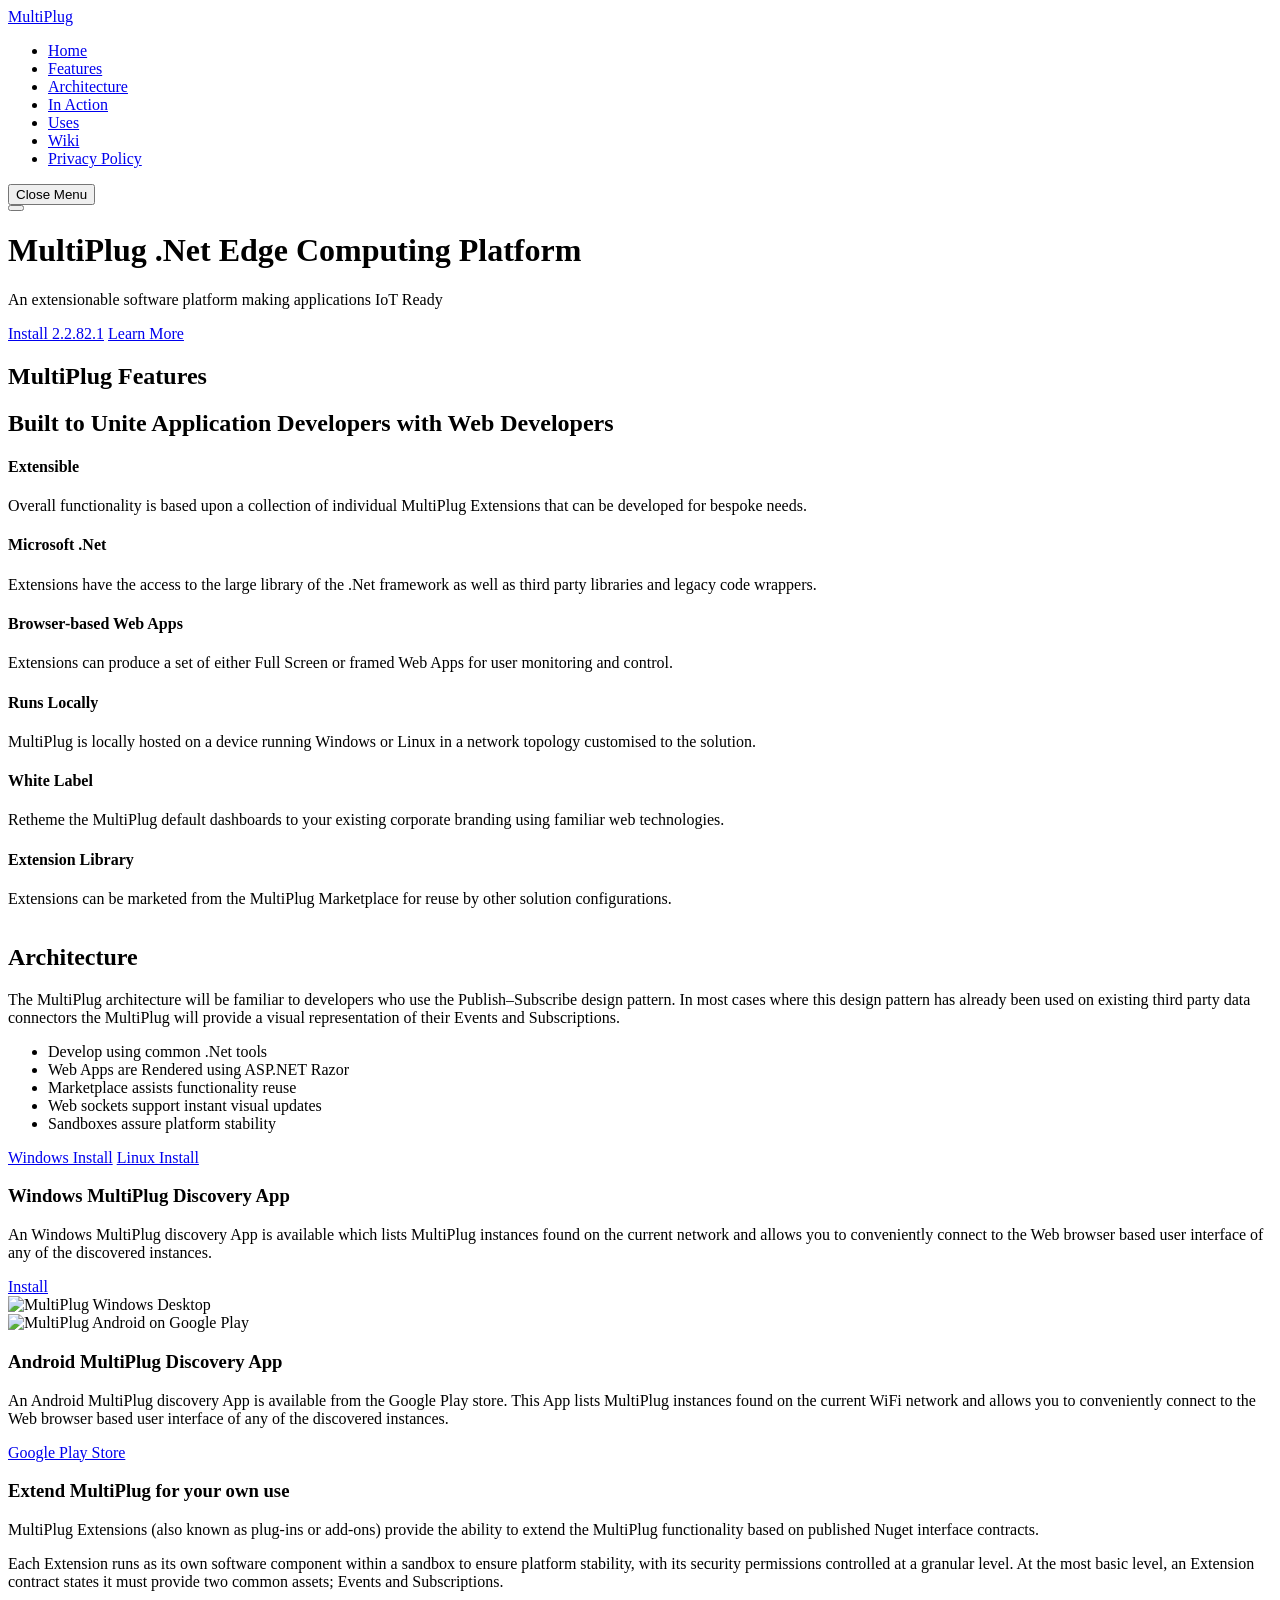
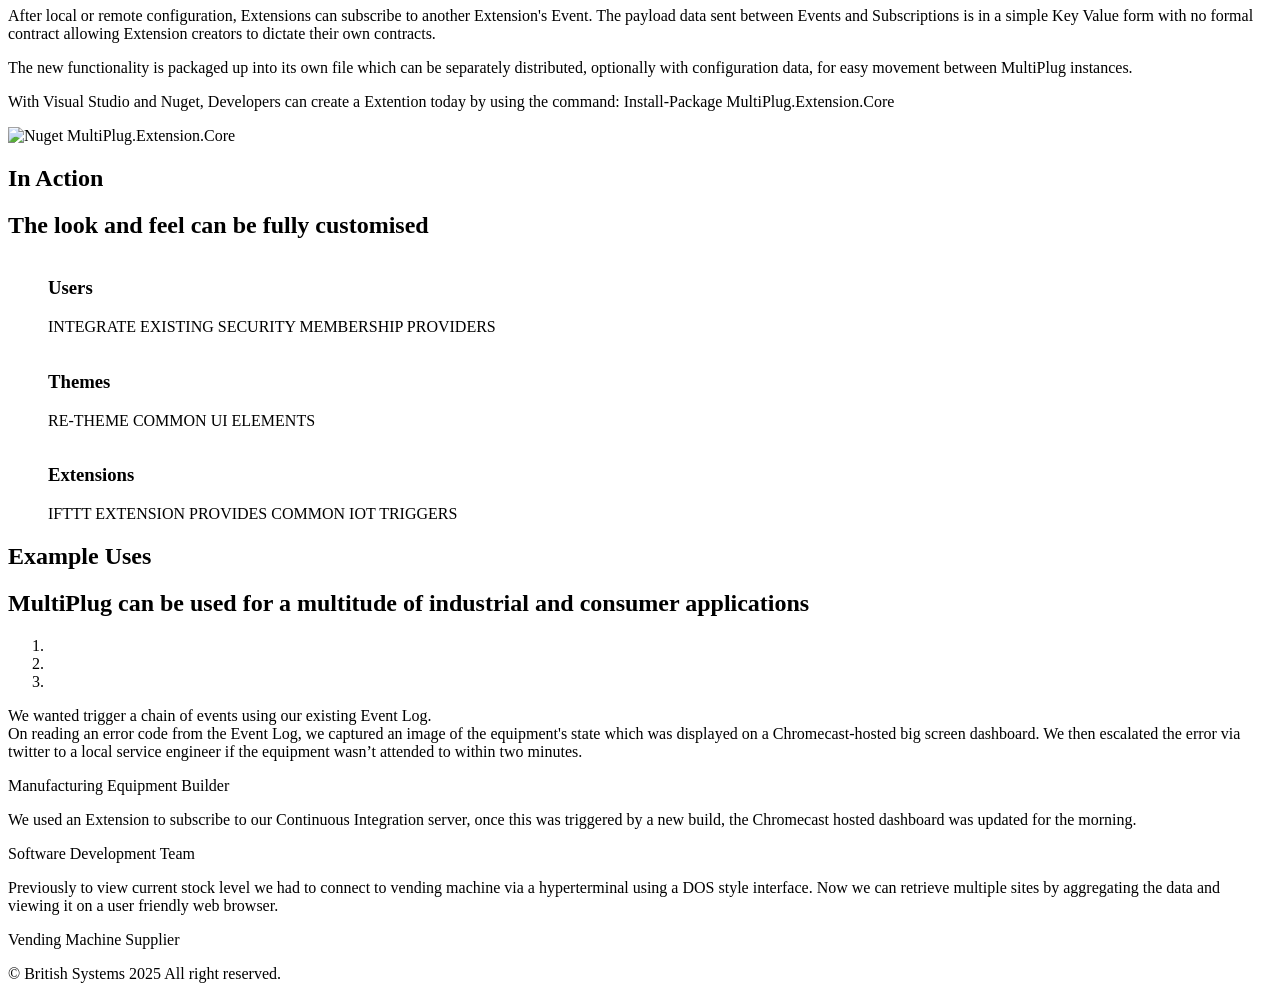
==== docs/index.html @ ded17e4e "2.2.82.1" ====
<html lang="en">
<head>
    <meta charset="utf-8">
    <meta name="description" content="MultiPlug is a Edge Computing Platform for the Internet of Things">
    <meta name="keywords" content="Internet of Things, 4IR, Edge Computing">
    <meta name="viewport" content="width=device-width, initial-scale=1, maximum-scale=1">
    <meta name="author" content="British Systems">
    <title>MultiPlug .Net Edge Computing Platform for the Internet of Things</title>
    <link href="//cdn.multiplug.app/img/mp/favicon.ico" rel="icon" type="image/x-icon" >
    <link href="//cdn.multiplug.app/img/mp/favicon.ico" rel="shortcut icon" type="image/x-icon">
    <link href="//cdn.multiplug.app/css/mp/bootstrap.min.css" rel="stylesheet">
    <!-- Font Awesome CSS -->
    <link rel="stylesheet" href="//cdn.multiplug.app/fonts/mp/font-awesome.min.css" type="text/css" media="screen">
    <!-- Include roboto.css to use the Roboto web font, material.css to include the theme and ripples.css to style the ripple effect -->
    <link href="//cdn.multiplug.app/css/mp/material.min.css" rel="stylesheet">
    <link href="//cdn.multiplug.app/css/mp/ripples.min.css" rel="stylesheet">
    <link href="//cdn.multiplug.app/css/mp/main.css" rel="stylesheet">
    <link href="//cdn.multiplug.app/css/mp/responsive.css" rel="stylesheet">
    <link href="//cdn.multiplug.app/css/mp/animate.min.css" rel="stylesheet">
</head>

<body>

    <div class="navbar navbar-invers menu-wrap">
        <div class="navbar-header text-center">
            <a class="navbar-brand logo-right" href="javascript:void(0)">MultiPlug</a>
        </div>
        <ul class="nav navbar-nav main-navigation">
            <li class="active"><a href="#home">Home</a></li>
            <li><a href="#features">Features</a></li>
            <li><a href="#why">Architecture</a></li>
            <li><a href="#screenshot">In Action</a></li>
            <li><a href="#testimonial">Uses</a></li>
            <li><a href="https://github.com/British-Systems/MultiPlug/wiki" target="_blank">Wiki</a></li>
            <li><a href="./privacy/" >Privacy Policy</a></li>
        </ul>
        <button class="close-button" id="close-button">Close Menu</button>
    </div>

    <div class="content-wrap">
        <header class="hero-area" id="home">

            <div class="container">
                <div class="col-md-12">

                    <div class="navbar navbar-inverse sticky-navigation navbar-fixed-top" role="navigation" data-spy="affix" data-offset-top="200">
                        <div class="container">
                            <div class="navbar-header">
                                <img src="//cdn.multiplug.app/img/mp/MultiPlug.png" class="logo-left" alt="">
                                <!-- @*<a class="logo-left " href="index.html"><i class="mdi-image-timelapse"></i>MultiPlug</a>*@ -->
                            </div>
                            <div class="navbar-right">
                                <button class="menu-icon" id="open-button">
                                    <i class="mdi-navigation-menu"></i>
                                </button>
                            </div>
                        </div>
                    </div>
                </div>
                <div class="contents text-right">
                    <h1 class="wow fadeInRight" data-wow-duration="1000ms" data-wow-delay="300ms">MultiPlug .Net Edge Computing Platform</h1>
                    <p class="wow fadeInRight" data-wow-duration="1000ms" data-wow-delay="400ms">An extensionable software platform making applications IoT Ready</p>
                    <a href="#why" class="btn btn-lg btn-primary wow fadeInUp btn-install" data-wow-duration="1000ms" data-wow-delay="400ms">Install 2.2.82.1</a>
                    <a href="#features" class="btn btn-lg btn-border wow fadeInUp" data-wow-duration="1000ms" data-wow-delay="500ms">Learn More</a>
                </div>
            </div>
        </header>

        <section id="features" class="section">
            <div class="container">
                <div class="section-header">
                    <h1 class="section-title wow fadeInRight" data-wow-duration="1000ms" data-wow-delay="100ms">MultiPlug Features</h1>
                    <h2 class="section-subtitle wow fadeInRight" data-wow-duration="1000ms" data-wow-delay="400ms">Built to Unite Application Developers with Web Developers</h2>
                </div>
                <div class="row">

                    <div class="col-md-4 col-sm-6 wow fadeInDown" data-wow-duration="1000ms" data-wow-delay="300ms">
                        <div class="features">
                            <div class="icon">
                                <i class="mdi-action-done-all"></i>
                            </div>
                            <div class="features-text">
                                <h4>Extensible</h4>
                                <p>
                                    Overall functionality is based upon a collection of individual MultiPlug Extensions that can be developed for bespoke needs.
                                </p>
                            </div>
                        </div>
                    </div>

                    <div class="col-md-4 col-sm-6 wow fadeInDown" data-wow-duration="1000ms" data-wow-delay="450ms">
                        <div class="features">
                            <div class="icon">
                                <i class="mdi-action-settings"></i>
                            </div>
                            <div class="features-text">
                                <h4>Microsoft .Net</h4>
                                <p>
                                    Extensions have the access to the large library of the .Net framework as well as third party libraries and legacy code wrappers.
                                </p>
                            </div>
                        </div>
                    </div>

                    <div class="col-md-4 col-sm-6 wow fadeInDown" data-wow-duration="1000ms" data-wow-delay="550ms">
                        <div class="features">
                            <div class="icon">
                                <i class="mdi-image-blur-linear"></i>
                            </div>
                            <div class="features-text">
                                <h4>Browser-based Web Apps</h4>
                                <p>
                                    Extensions can produce a set of either Full Screen or framed Web Apps for user monitoring and control.
                                </p>
                            </div>
                        </div>
                    </div>


                    <div class="col-md-4 col-sm-6 wow fadeInDown" data-wow-duration="1000ms" data-wow-delay="650ms">
                        <div class="features">
                            <div class="icon">
                                <i class="mdi-communication-business"></i>
                            </div>
                            <div class="features-text">
                                <h4>Runs Locally</h4>
                                <p>
                                    MultiPlug is locally hosted on a device running Windows or Linux in a network topology customised to the solution.
                                </p>
                            </div>
                        </div>
                    </div>


                    <div class="col-md-4 col-sm-6 wow fadeInDown" data-wow-duration="1000ms" data-wow-delay="750ms">
                        <div class="features">
                            <div class="icon">
                                <i class="mdi-action-favorite"></i>
                            </div>
                            <div class="features-text">
                                <h4>White Label</h4>
                                <p>
                                    Retheme the MultiPlug default dashboards to your existing corporate branding using familiar web technologies.
                                </p>
                            </div>
                        </div>
                    </div>

                    <div class="col-md-4 col-sm-6 wow fadeInDown" data-wow-duration="1000ms" data-wow-delay="850ms">
                        <div class="features">
                            <div class="icon">
                                <i class="mdi-hardware-phonelink"></i>
                            </div>
                            <div class="features-text">
                                <h4>Extension Library</h4>
                                <p>
                                    Extensions can be marketed from the MultiPlug Marketplace for reuse by other solution configurations. <!--<a href="/extensions/" >View Extensions</a>-->
                                </p>
                            </div>
                        </div>
                    </div>
                </div>
            </div>
        </section>

        <section id="why" class="section">
            <div class="container">

                <div class="row">

                    <div class="col-md-6 col-sm-6 wow fadeInRight" data-wow-duration="1000ms" data-wow-delay="300ms">
                        <img src="//cdn.multiplug.app/img/mp/features/multiplug-architecture.png" alt="">
                    </div>

                    <div class="col-md-6 col-sm-6 wow fadeInLeft" data-wow-duration="1000ms" data-wow-delay="300ms">
                        <div class="pull-left content">
                            <h2>Architecture</h2>
                            <p>
                                The MultiPlug architecture will be familiar to developers who use the Publish–Subscribe design pattern. In most cases where this design pattern has already been used on existing third party data connectors the MultiPlug will provide a visual representation of their Events and Subscriptions.
                            </p>
                            <ul class="list-item">
                                <li><i class="mdi-action-done"></i>Develop using common .Net tools</li>
                                <li><i class="mdi-action-done"></i>Web Apps are Rendered using ASP.NET Razor</li>
                                <li><i class="mdi-action-done"></i>Marketplace assists functionality reuse</li>
                                <li><i class="mdi-action-done"></i>Web sockets support instant visual updates</li>
                                <li><i class="mdi-action-done"></i>Sandboxes assure platform stability</li>

                            </ul>
                            <a href="https://github.com/British-Systems/MultiPlug/releases/latest/download/MultiPlug-2.2-install.exe" class="btn btn-lg btn-primary">Windows Install</a>
                            <a href="https://apt.multiplug.app" class="btn btn-lg btn-primary">Linux Install</a>
                            <!-- <a href="/extensions/" class="btn btn-lg btn-border">Extensions</a> -->
                        </div>
                    </div>
                </div>
            </div>
        </section>

        <section id="main-features" class="section main-feature-gray">
            <div class="container">


                <div class="row">
                    <div class="col-md-8 col-sm-8 wow fadeInLeft" data-wow-duration="1000ms" data-wow-delay="300ms">
                        <div class="feature-item">
                            <h3 class="title-small">
                                Windows MultiPlug Discovery App
                            </h3>
                            <p>
                                An Windows MultiPlug discovery App is available which lists MultiPlug instances found on the current network and allows you to conveniently connect to the Web browser based user interface of any of the discovered instances.
                            </p>

                            <a href="https://windows.multiplug.app" class="btn btn-lg btn-primary">Install</a>
                        </div>
                    </div>

                    <div class="col-md-4 col-sm-4 wow fadeInRight" data-wow-duration="1000ms" data-wow-delay="300ms">
                        <img src="//cdn.multiplug.app/img/mp/features/multiplug-windows-desktop.png" class="img-responsive" alt="MultiPlug Windows Desktop">
                    </div>

                </div>

            </div>
        </section>

        <section id="main-features" class="section">
            <div class="container">


                <div class="row">
                    <div class="col-md-4 col-sm-4 wow fadeInLeft" data-wow-duration="1000ms" data-wow-delay="300ms">
                        <img src="//cdn.multiplug.app/img/mp/features/multiplug-google-play.png" class="img-responsive" alt="MultiPlug Android on Google Play">
                    </div>

                    <div class="col-md-8 col-sm-8 wow fadeInRight" data-wow-duration="1000ms" data-wow-delay="300ms">
                        <div class="feature-item">
                            <h3 class="title-small">
                                Android MultiPlug Discovery App
                            </h3>
                            <p>
                                An Android MultiPlug discovery App is available from the Google Play store. This App lists MultiPlug instances found on the current WiFi network and allows you to conveniently connect to the Web browser based user interface of any of the discovered instances.
                            </p>
  
                            <a href="https://play.google.com/store/apps/details?id=uk.britishsystems.multiplug" class="btn btn-lg btn-primary">Google Play Store</a>
                        </div>
                    </div>

                </div>

            </div>
        </section>

        <section id="main-features" class="section main-feature-gray">
            <div class="container">

                <div class="row">
                    <div class="col-md-8 col-sm-8 wow fadeInLeft" data-wow-duration="1000ms" data-wow-delay="300ms">
                        <div class="feature-item">
                            <h3 class="title-small">
                                Extend MultiPlug for your own use
                            </h3>
                            <p>
                                MultiPlug Extensions (also known as plug-ins or add-ons) provide the ability to extend the MultiPlug functionality based on published Nuget interface contracts.
                            </p>
                            <p>
                                Each Extension runs as its own software component within a sandbox to ensure platform stability, with its security permissions controlled at a granular level. At the most basic level, an Extension contract states it must provide two common assets; Events and Subscriptions.
                            </p>
                            <p>
                                After local or remote configuration, Extensions can subscribe to another Extension's Event. The payload data sent between Events and Subscriptions is in a simple Key Value form with no formal contract allowing Extension creators to dictate their own contracts.
                            </p>
                            <p>
                                The new functionality is packaged up into its own file which can be separately distributed, optionally with configuration data, for easy movement between MultiPlug instances.
                            </p>
                            <p>
                                With Visual Studio and Nuget, Developers can create a Extention today by using the command: Install-Package MultiPlug.Extension.Core
                            </p>
                        </div>
                    </div>

                    <div class="col-md-4 col-sm-4 wow fadeInRight" data-wow-duration="1000ms" data-wow-delay="300ms">
                        <img src="//cdn.multiplug.app/img/mp/features/multiplug-extension-core.png" class="img-responsive" alt="Nuget MultiPlug.Extension.Core">
                    </div>

                </div>

            </div>
        </section>

        <section id="screenshot" class="section">
            <div class="container">
                <div class="section-header">
                    <h1 class="section-title wow fadeInRight" data-wow-duration="1000ms" data-wow-delay="300ms">In Action</h1>
                    <h2 class="section-subtitle wow fadeInRight" data-wow-duration="1000ms" data-wow-delay="400ms">The look and feel can be fully customised</h2>
                </div>
            </div>
            <div class="row" style="margin:0; padding:0;">
                <div class="col-md-4 col-sm-6 col-xs-12" style="margin:0; padding:0;">
                    <div class="portfolio">
                        <figure class="effect-julia">
                            <img src="//cdn.multiplug.app/img/mp/portfolio/portfolio-1.jpg" alt="">
                            <figcaption>
                                <div class="heading">
                                    <h3>Users</h3>
                                    <p>
                                        INTEGRATE EXISTING SECURITY MEMBERSHIP PROVIDERS
                                    </p>
                                </div>
                            </figcaption>
                        </figure>
                    </div>
                </div>
                <div class="col-md-4 col-sm-6 col-xs-12" style="margin:0; padding:0;">
                    <div class="portfolio">
                        <figure class="effect-julia">
                            <img src="//cdn.multiplug.app/img/mp/portfolio/portfolio-2.jpg" alt="">
                            <figcaption>
                                <div class="heading">
                                    <h3>Themes</h3>
                                    <p>
                                        RE-THEME COMMON UI ELEMENTS
                                    </p>
                                </div>
                            </figcaption>
                        </figure>
                    </div>
                </div>
                <div class="col-md-4 col-sm-6 col-xs-12" style="margin:0; padding:0;">
                    <div class="portfolio">
                        <figure class="effect-julia">
                            <img src="//cdn.multiplug.app/img/mp/portfolio/portfolio-3.jpg" alt="">
                            <figcaption>
                                <div class="heading">
                                    <h3>Extensions</h3>
                                    <p>
                                        IFTTT EXTENSION PROVIDES COMMON IOT TRIGGERS
                                    </p>
                                </div>
                            </figcaption>
                        </figure>
                    </div>
                </div>
            </div>
        </section>

        <section id="testimonial" class="section">
            <div class="container">
                <div class="section-header text-center wow fadeInDown" data-wow-duration="1000ms" data-wow-delay="400ms">
                    <h1 class="section-title">Example Uses</h1>
                    <h2 class="section-subtitle">MultiPlug can be used for a multitude of industrial and consumer applications</h2>
                </div>
                <div class="row">
                    <div class="col-sm-8 col-sm-offset-2 wow fadeInUp" data-wow-duration="1000ms" data-wow-delay="400ms">
                        <div id="testimonial-carousel" class="carousel slide" data-ride="carousel">
                            <!-- Indicators -->
                            <ol class="carousel-indicators">
                                <li data-target="#testimonial-carousel" data-slide-to="0" class="active"></li>
                                <li data-target="#testimonial-carousel" data-slide-to="1"></li>
                                <li data-target="#testimonial-carousel" data-slide-to="2"></li>
                            </ol>
                            <div class="carousel-inner">
                                <div class="item active text-center">
                                    <p>We wanted trigger a chain of events using our existing Event Log.</br>On reading an error code from the Event Log, we captured an image of the equipment's state which was displayed on a Chromecast-hosted big screen dashboard. We then escalated the error via twitter to a local service engineer if the equipment wasn’t attended to within two minutes.</p>
                                    <div class="meta">
                                        <p>Manufacturing Equipment Builder</p>
                                    </div>
                                </div>
                                <div class="item text-center">
                                    <p>We used an Extension to subscribe to our Continuous Integration server, once this was triggered by a new build, the Chromecast hosted dashboard was updated for the morning.</p>
                                    <div class="meta">
                                        <p>Software Development Team</p>
                                    </div>
                                </div>
                                <div class="item text-center">
                                    <p>Previously to view current stock level we had to connect to vending machine via a hyperterminal using a DOS style interface. Now we can retrieve multiple sites by aggregating the data and viewing it on a user friendly web browser.</p>
                                    <div class="meta">
                                        <p>Vending Machine Supplier</p>
                                    </div>
                                </div>
                            </div>
                        </div>
                    </div>
                </div>
            </div>
        </section>
        <section id="footer">
        <div class="container">
        </div>
        <!-- Go to Top Link -->
        <a href="#home" class="btn btn-primary back-to-top">
            <i class="mdi-hardware-keyboard-arrow-up"></i>
        </a>
    </section>

        <section id="copyright">
            <div class="container">
                <div class="row">
                    <div class="col-md-12">
                        <p class="copyright-text">
                            © British Systems 2025 All right reserved.

                        </p>
                    </div>
                </div>
            </div>
        </section>
    </div>


    <script src="//cdn.multiplug.app/js/mp/jquery-2.1.4.min.js"></script>
    <script src="//cdn.multiplug.app/js/mp/bootstrap.min.js"></script>
    <script src="//cdn.multiplug.app/js/mp/ripples.min.js"></script>
    <script src="//cdn.multiplug.app/js/mp/material.min.js"></script>
    <script src="//cdn.multiplug.app/js/mp/wow.js"></script>
    <script src="//cdn.multiplug.app/js/mp/jquery.mmenu.min.all.js"></script>
    <script src="//cdn.multiplug.app/js/mp/count-to.js"></script>
    <script src="//cdn.multiplug.app/js/mp/jquery.inview.min.js"></script>
    <script src="//cdn.multiplug.app/js/mp/classie.js"></script>
    <script src="//cdn.multiplug.app/js/mp/jquery.nav.js"></script>
    <script src="//cdn.multiplug.app/js/mp/smooth-on-scroll.js"></script>
    <script src="//cdn.multiplug.app/js/mp/smooth-scroll.js"></script>
    <script src="//cdn.multiplug.app/js/mp/form-validator.min.js"></script>
    <script src="//cdn.multiplug.app/js/mp/contact-form-script.js"></script>
    <script src="//cdn.multiplug.app/js/mp/main.js"></script>



    <script>
        $(document).ready(function() {
            // This command is used to initialize some elements and make them work properly
            $.material.init();
        });
    </script>

</body>

</html>
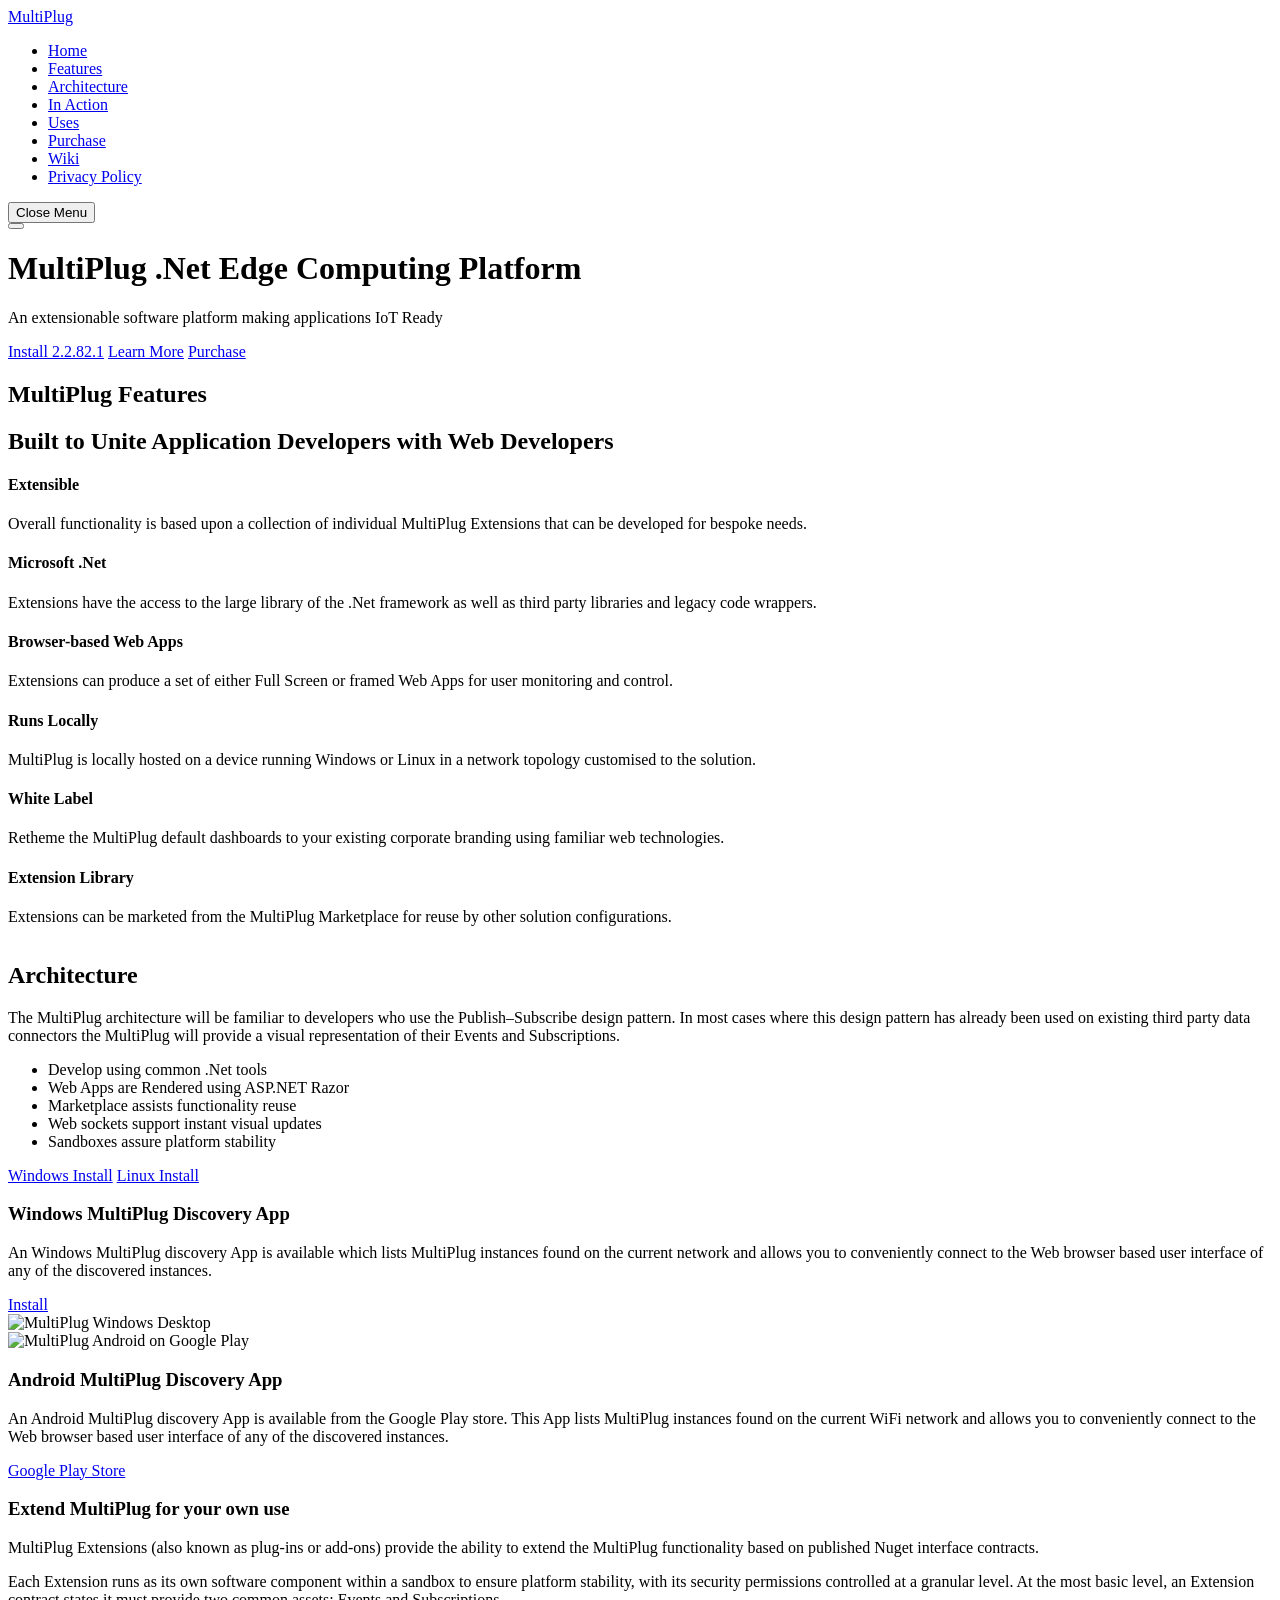
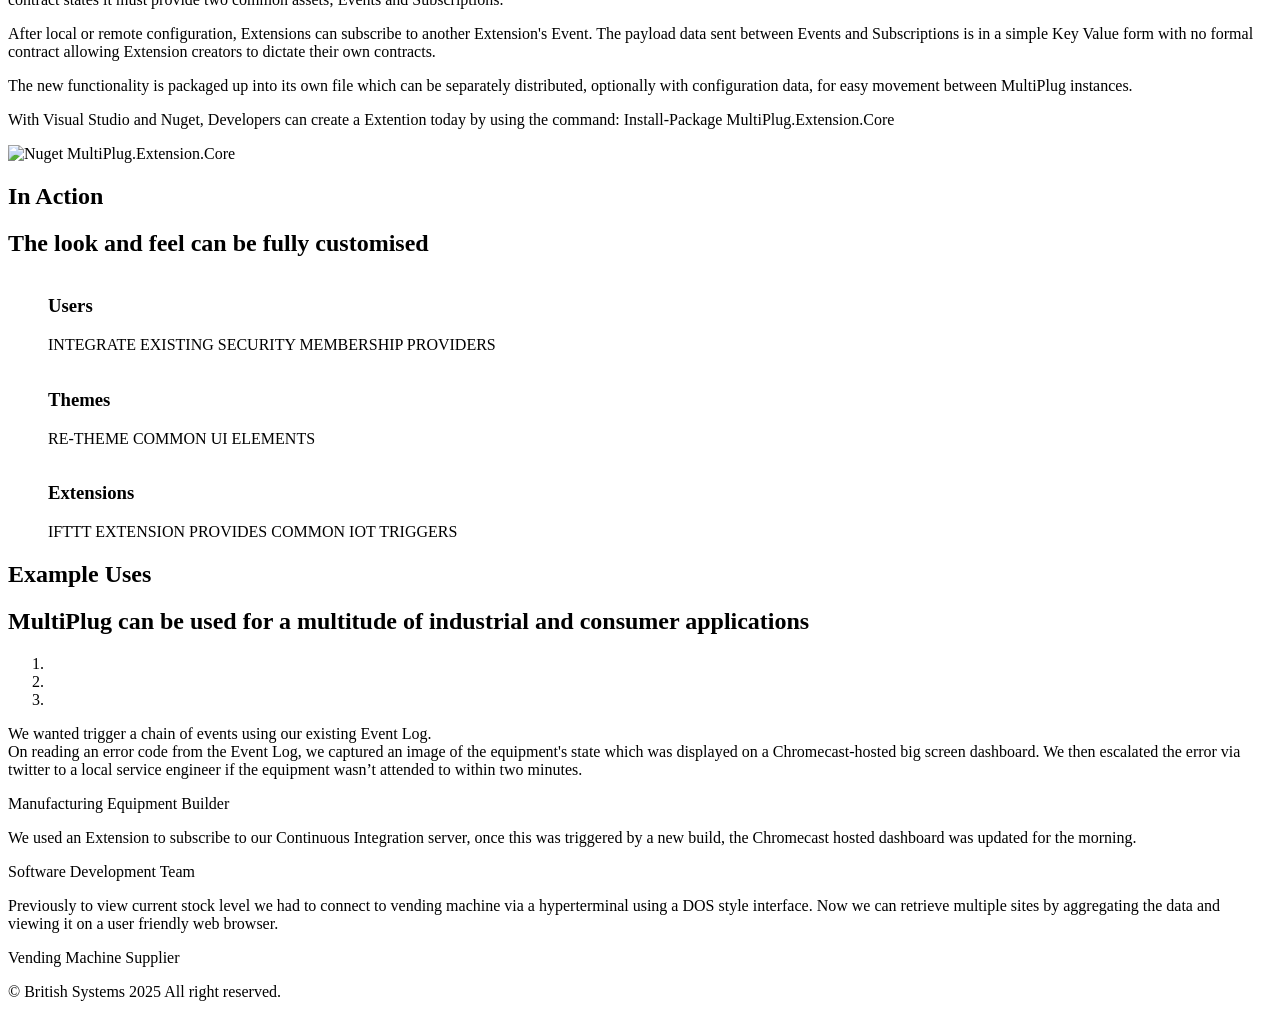
==== commit 41d9b659: "Buy Button" ====
--- a/docs/index.html
+++ b/docs/index.html
@@ -31,6 +31,7 @@
             <li><a href="#why">Architecture</a></li>
             <li><a href="#screenshot">In Action</a></li>
             <li><a href="#testimonial">Uses</a></li>
+            <li><a href="https://www.smartfactorydirect.com/multiplug-software-license" target="_blank">Purchase</a></li>
             <li><a href="https://github.com/British-Systems/MultiPlug/wiki" target="_blank">Wiki</a></li>
             <li><a href="./privacy/" >Privacy Policy</a></li>
         </ul>
@@ -61,7 +62,8 @@
                     <h1 class="wow fadeInRight" data-wow-duration="1000ms" data-wow-delay="300ms">MultiPlug .Net Edge Computing Platform</h1>
                     <p class="wow fadeInRight" data-wow-duration="1000ms" data-wow-delay="400ms">An extensionable software platform making applications IoT Ready</p>
                     <a href="#why" class="btn btn-lg btn-primary wow fadeInUp btn-install" data-wow-duration="1000ms" data-wow-delay="400ms">Install 2.2.82.1</a>
-                    <a href="#features" class="btn btn-lg btn-border wow fadeInUp" data-wow-duration="1000ms" data-wow-delay="500ms">Learn More</a>
+                    <a href="#features" class="btn btn-lg btn-primary wow fadeInUp" data-wow-duration="1000ms" data-wow-delay="500ms">Learn More</a>
+                    <a href="https://www.smartfactorydirect.com/multiplug-software-license" target="_blank" class="btn btn-lg btn-primary wow fadeInUp" data-wow-duration="1000ms" data-wow-delay="500ms">Purchase</a>
                 </div>
             </div>
         </header>
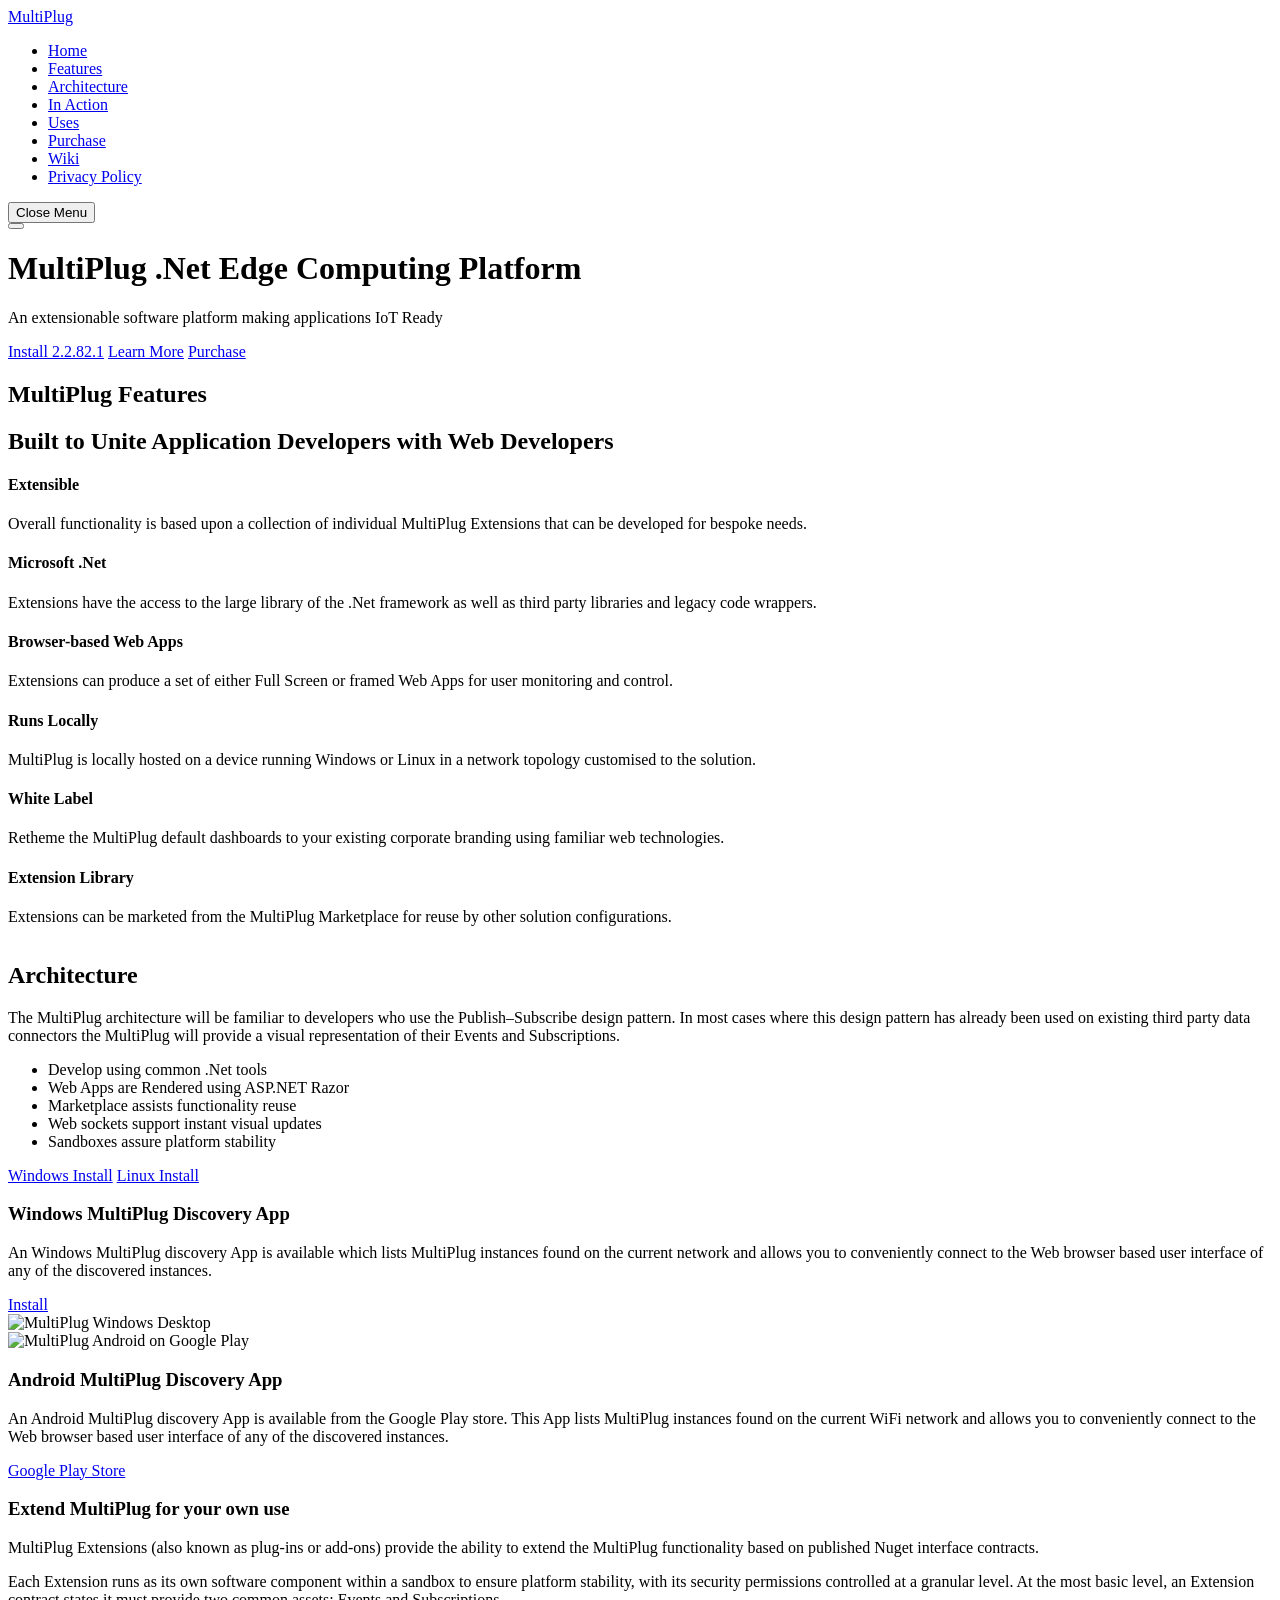
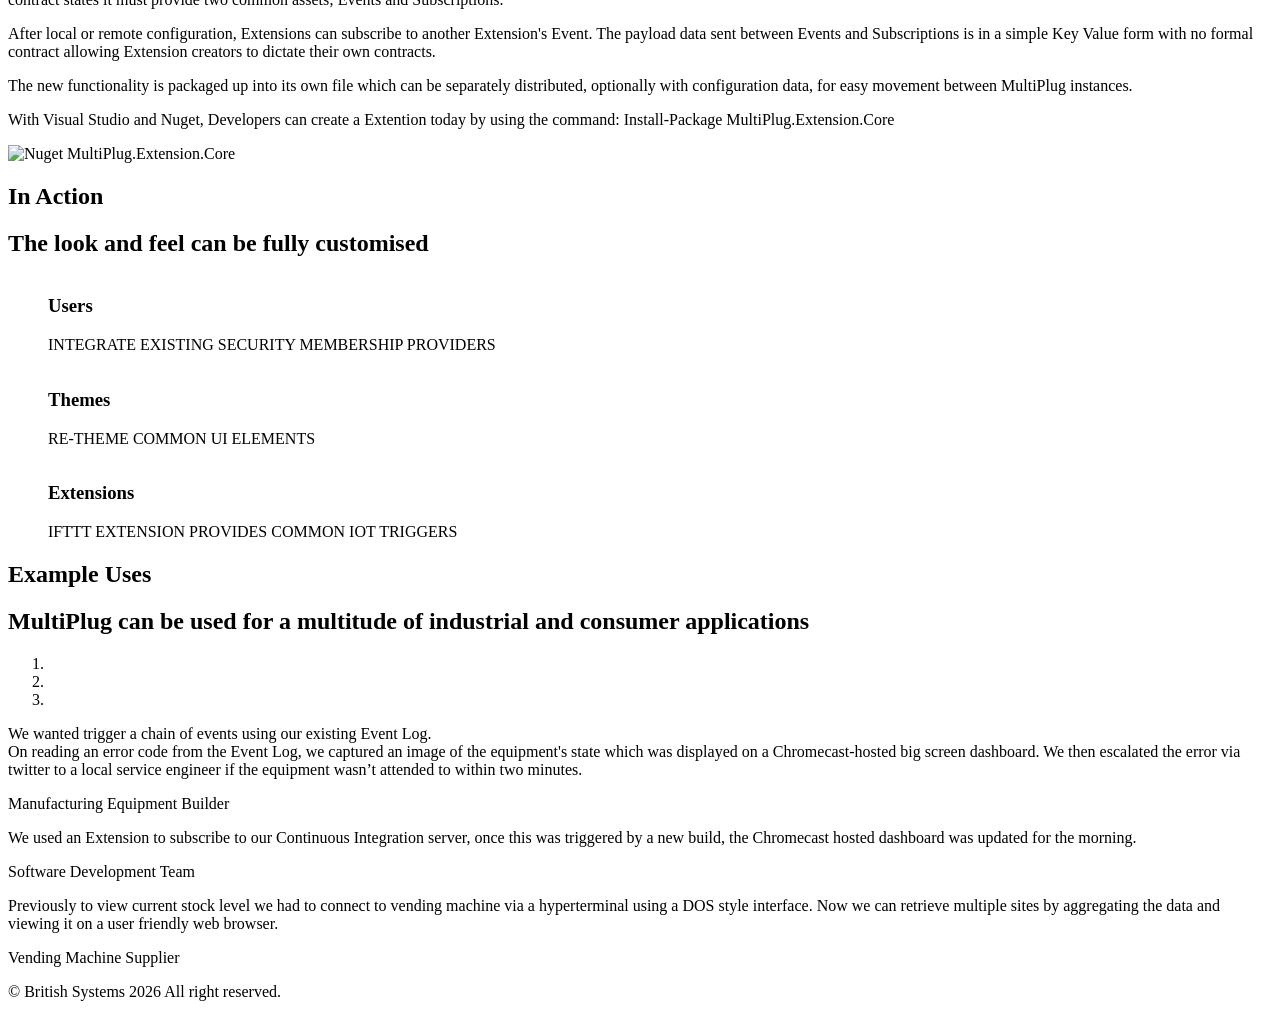
==== commit 289549ee: "Year" ====
--- a/docs/index.html
+++ b/docs/index.html
@@ -397,7 +397,7 @@
                 <div class="row">
                     <div class="col-md-12">
                         <p class="copyright-text">
-                            © British Systems 2025 All right reserved.
+                            © British Systems 2026 All right reserved.
 
                         </p>
                     </div>
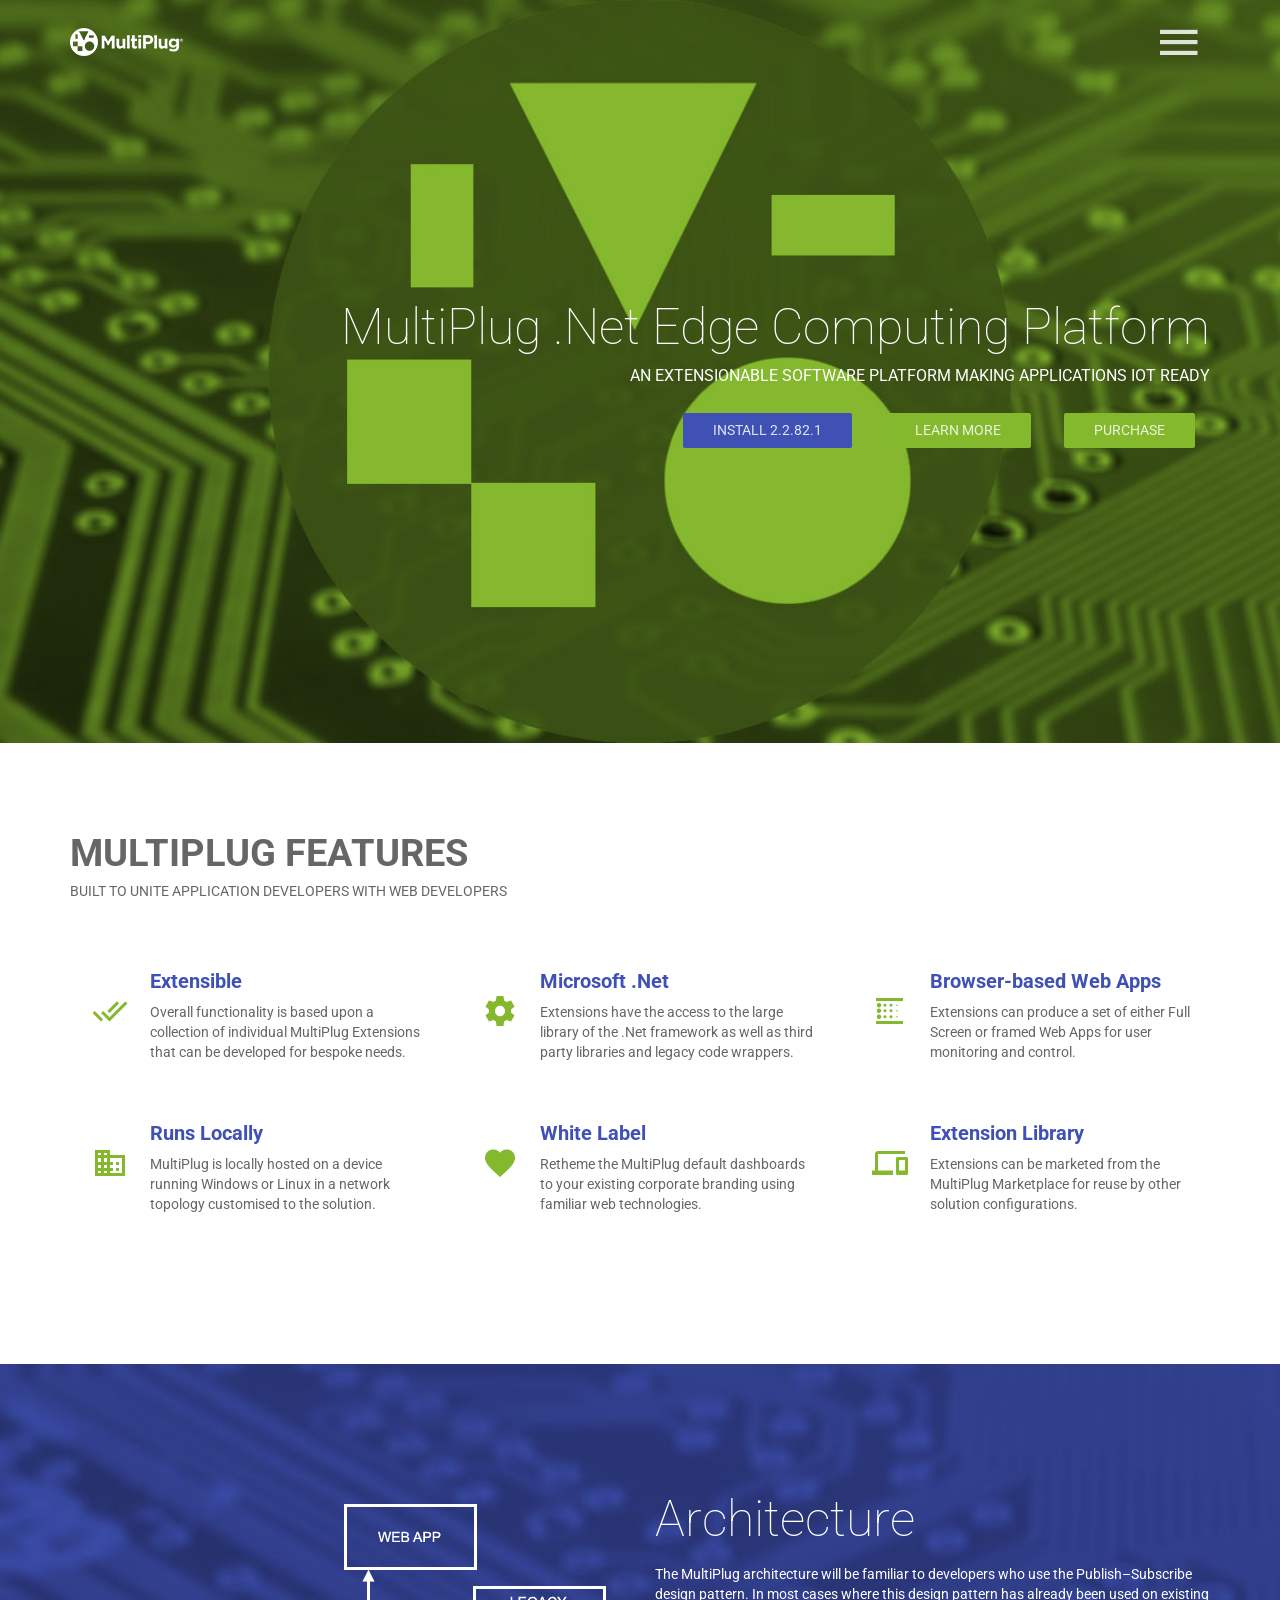
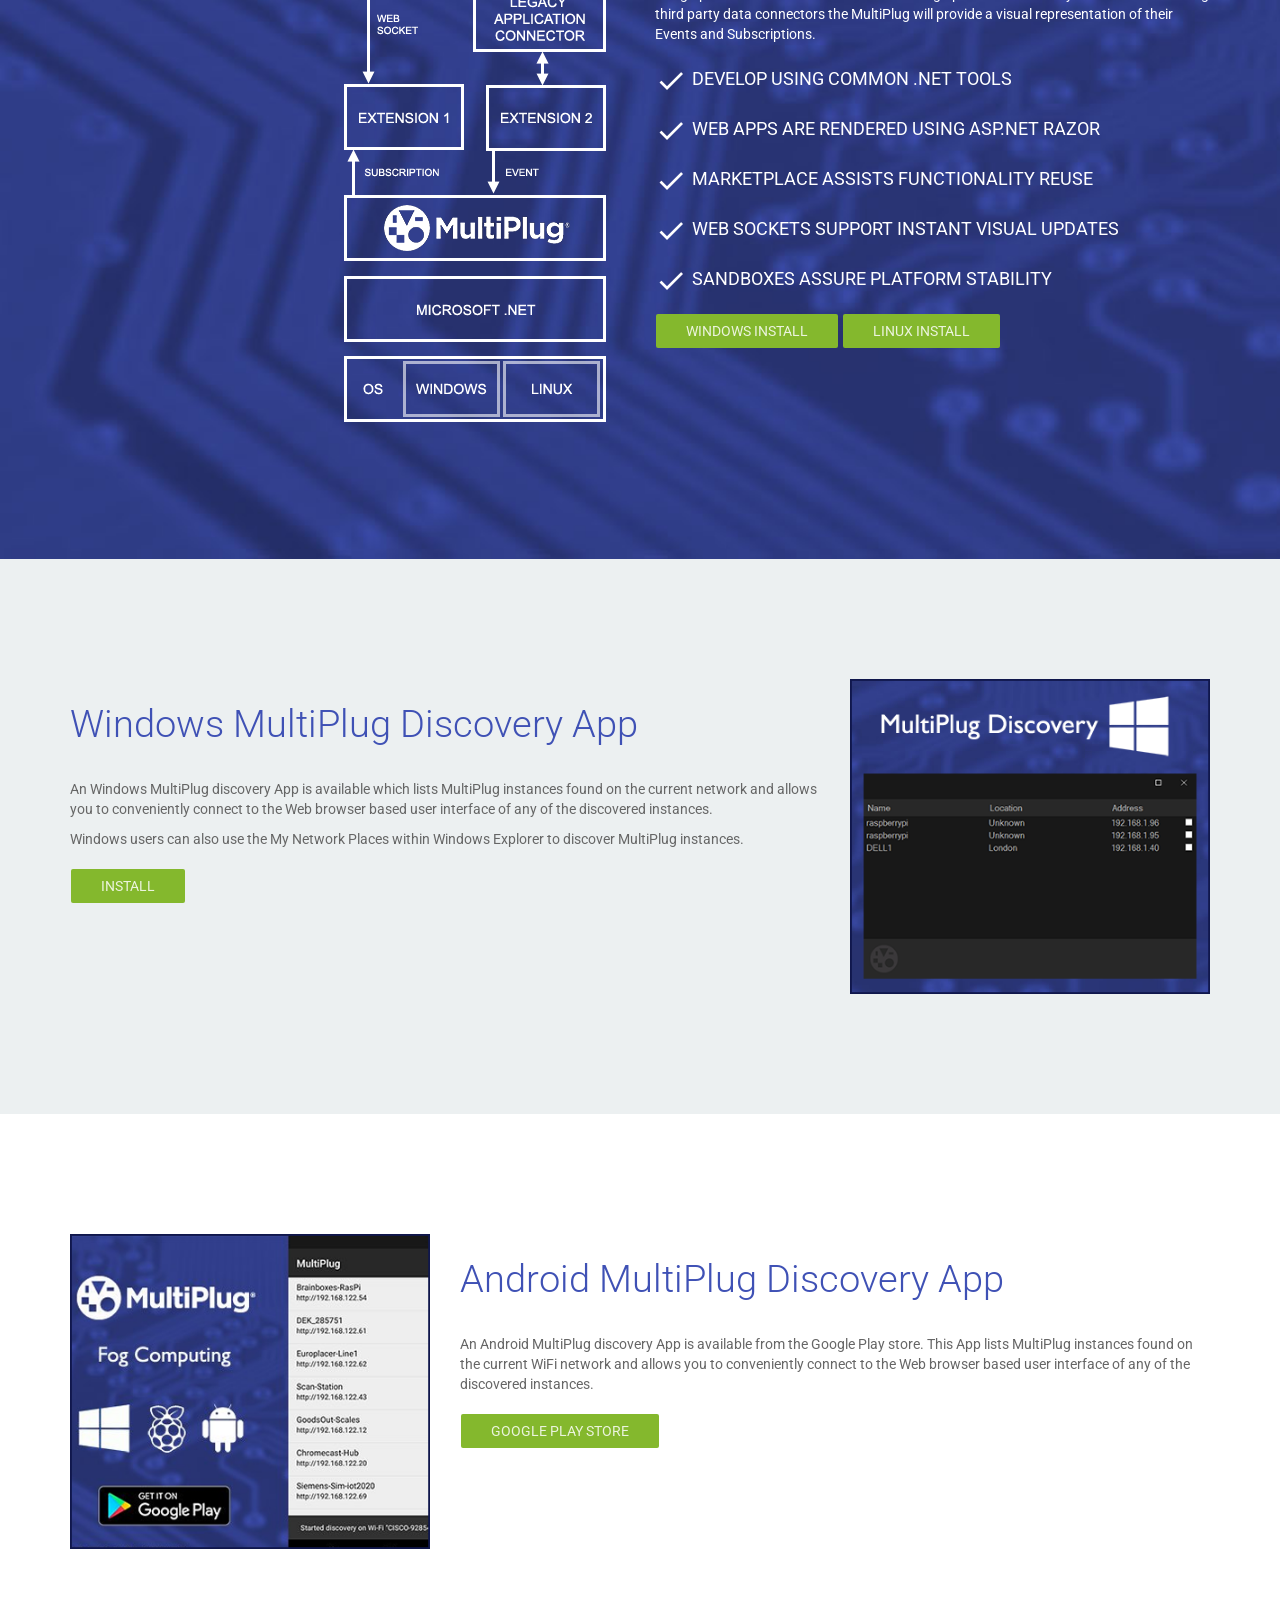
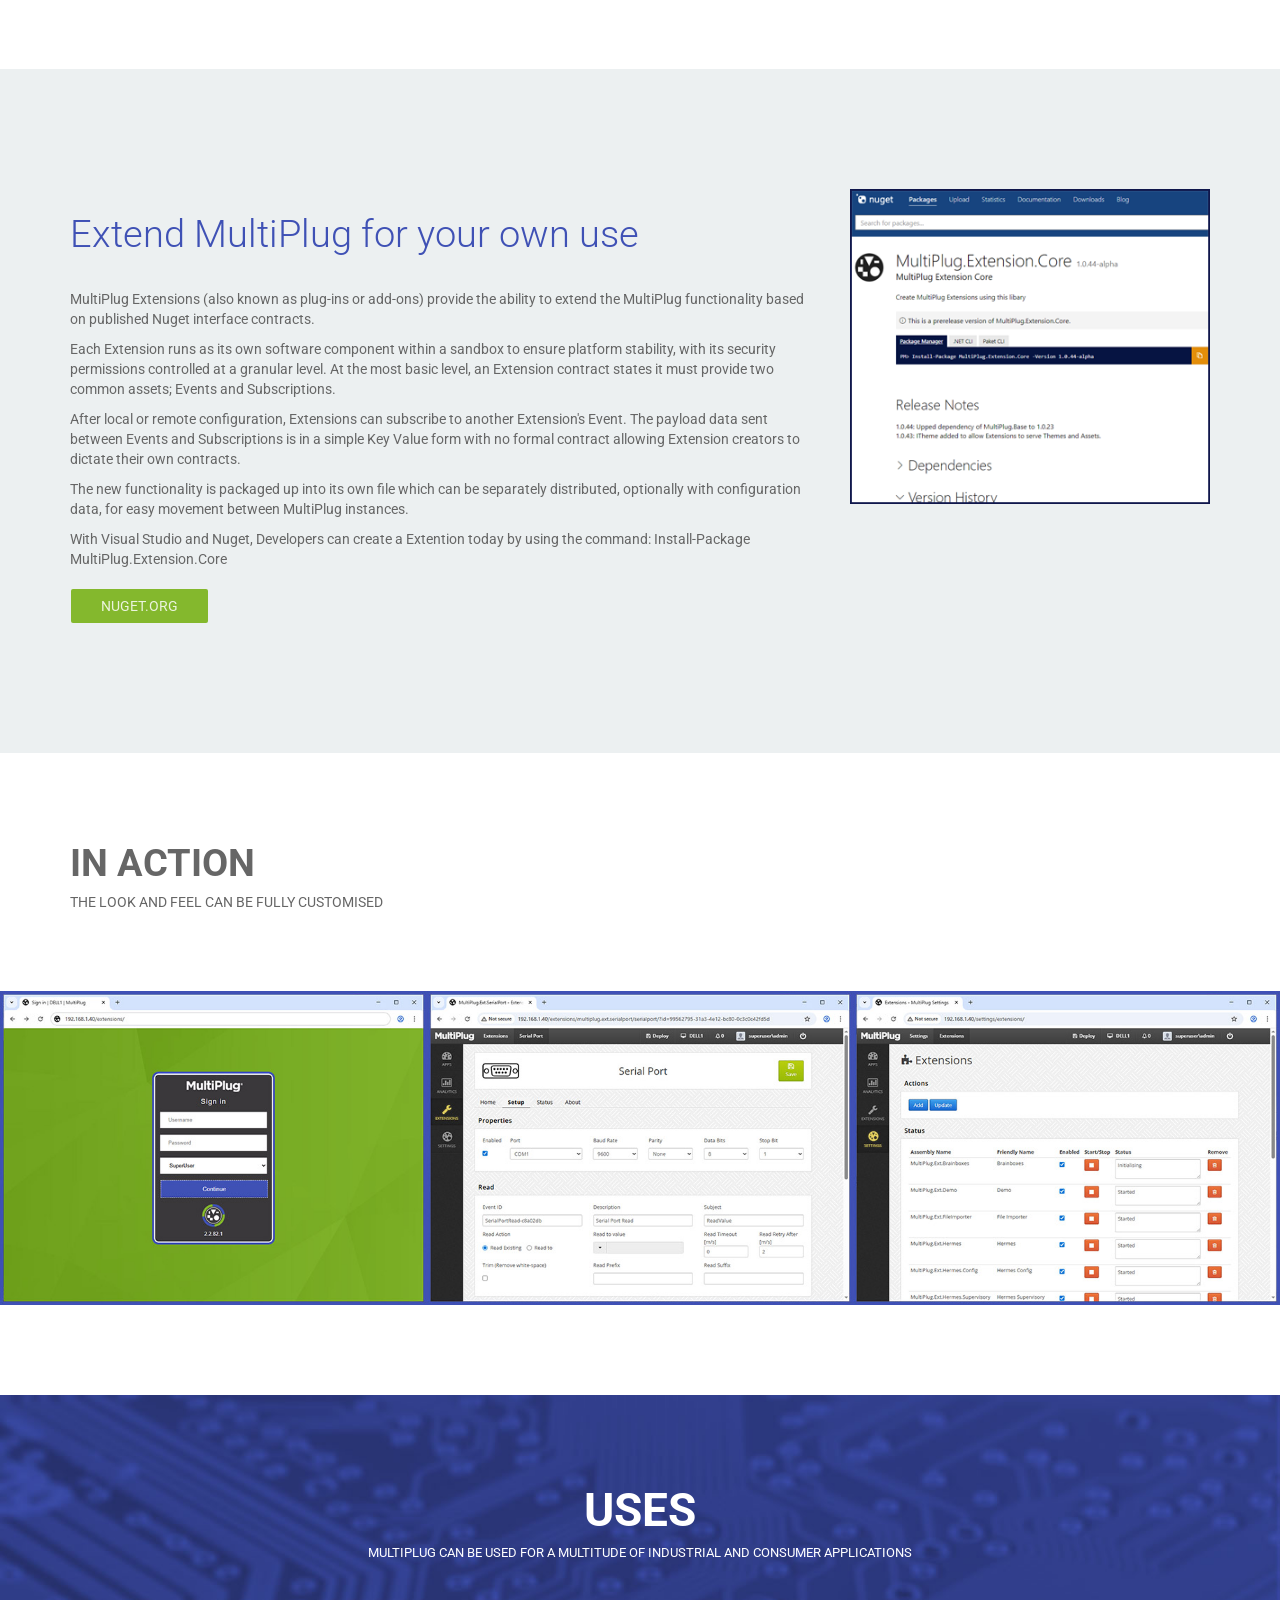
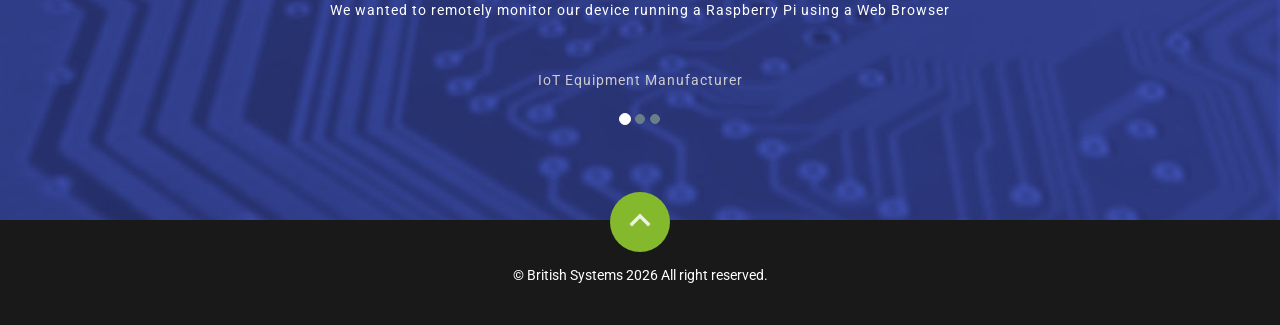
==== commit eddefe96: "Add files via upload" ====
--- a/docs/index.html
+++ b/docs/index.html
@@ -1,437 +1,450 @@
-<html lang="en">
-<head>
-    <meta charset="utf-8">
-    <meta name="description" content="MultiPlug is a Edge Computing Platform for the Internet of Things">
-    <meta name="keywords" content="Internet of Things, 4IR, Edge Computing">
-    <meta name="viewport" content="width=device-width, initial-scale=1, maximum-scale=1">
-    <meta name="author" content="British Systems">
-    <title>MultiPlug .Net Edge Computing Platform for the Internet of Things</title>
-    <link href="//cdn.multiplug.app/img/mp/favicon.ico" rel="icon" type="image/x-icon" >
-    <link href="//cdn.multiplug.app/img/mp/favicon.ico" rel="shortcut icon" type="image/x-icon">
-    <link href="//cdn.multiplug.app/css/mp/bootstrap.min.css" rel="stylesheet">
-    <!-- Font Awesome CSS -->
-    <link rel="stylesheet" href="//cdn.multiplug.app/fonts/mp/font-awesome.min.css" type="text/css" media="screen">
-    <!-- Include roboto.css to use the Roboto web font, material.css to include the theme and ripples.css to style the ripple effect -->
-    <link href="//cdn.multiplug.app/css/mp/material.min.css" rel="stylesheet">
-    <link href="//cdn.multiplug.app/css/mp/ripples.min.css" rel="stylesheet">
-    <link href="//cdn.multiplug.app/css/mp/main.css" rel="stylesheet">
-    <link href="//cdn.multiplug.app/css/mp/responsive.css" rel="stylesheet">
-    <link href="//cdn.multiplug.app/css/mp/animate.min.css" rel="stylesheet">
-</head>
-
-<body>
-
-    <div class="navbar navbar-invers menu-wrap">
-        <div class="navbar-header text-center">
-            <a class="navbar-brand logo-right" href="javascript:void(0)">MultiPlug</a>
-        </div>
-        <ul class="nav navbar-nav main-navigation">
-            <li class="active"><a href="#home">Home</a></li>
-            <li><a href="#features">Features</a></li>
-            <li><a href="#why">Architecture</a></li>
-            <li><a href="#screenshot">In Action</a></li>
-            <li><a href="#testimonial">Uses</a></li>
-            <li><a href="https://www.smartfactorydirect.com/multiplug-software-license" target="_blank">Purchase</a></li>
-            <li><a href="https://github.com/British-Systems/MultiPlug/wiki" target="_blank">Wiki</a></li>
-            <li><a href="./privacy/" >Privacy Policy</a></li>
-        </ul>
-        <button class="close-button" id="close-button">Close Menu</button>
-    </div>
-
-    <div class="content-wrap">
-        <header class="hero-area" id="home">
-
-            <div class="container">
-                <div class="col-md-12">
-
-                    <div class="navbar navbar-inverse sticky-navigation navbar-fixed-top" role="navigation" data-spy="affix" data-offset-top="200">
-                        <div class="container">
-                            <div class="navbar-header">
-                                <img src="//cdn.multiplug.app/img/mp/MultiPlug.png" class="logo-left" alt="">
-                                <!-- @*<a class="logo-left " href="index.html"><i class="mdi-image-timelapse"></i>MultiPlug</a>*@ -->
-                            </div>
-                            <div class="navbar-right">
-                                <button class="menu-icon" id="open-button">
-                                    <i class="mdi-navigation-menu"></i>
-                                </button>
-                            </div>
-                        </div>
-                    </div>
-                </div>
-                <div class="contents text-right">
-                    <h1 class="wow fadeInRight" data-wow-duration="1000ms" data-wow-delay="300ms">MultiPlug .Net Edge Computing Platform</h1>
-                    <p class="wow fadeInRight" data-wow-duration="1000ms" data-wow-delay="400ms">An extensionable software platform making applications IoT Ready</p>
-                    <a href="#why" class="btn btn-lg btn-primary wow fadeInUp btn-install" data-wow-duration="1000ms" data-wow-delay="400ms">Install 2.2.82.1</a>
-                    <a href="#features" class="btn btn-lg btn-primary wow fadeInUp" data-wow-duration="1000ms" data-wow-delay="500ms">Learn More</a>
-                    <a href="https://www.smartfactorydirect.com/multiplug-software-license" target="_blank" class="btn btn-lg btn-primary wow fadeInUp" data-wow-duration="1000ms" data-wow-delay="500ms">Purchase</a>
-                </div>
-            </div>
-        </header>
-
-        <section id="features" class="section">
-            <div class="container">
-                <div class="section-header">
-                    <h1 class="section-title wow fadeInRight" data-wow-duration="1000ms" data-wow-delay="100ms">MultiPlug Features</h1>
-                    <h2 class="section-subtitle wow fadeInRight" data-wow-duration="1000ms" data-wow-delay="400ms">Built to Unite Application Developers with Web Developers</h2>
-                </div>
-                <div class="row">
-
-                    <div class="col-md-4 col-sm-6 wow fadeInDown" data-wow-duration="1000ms" data-wow-delay="300ms">
-                        <div class="features">
-                            <div class="icon">
-                                <i class="mdi-action-done-all"></i>
-                            </div>
-                            <div class="features-text">
-                                <h4>Extensible</h4>
-                                <p>
-                                    Overall functionality is based upon a collection of individual MultiPlug Extensions that can be developed for bespoke needs.
-                                </p>
-                            </div>
-                        </div>
-                    </div>
-
-                    <div class="col-md-4 col-sm-6 wow fadeInDown" data-wow-duration="1000ms" data-wow-delay="450ms">
-                        <div class="features">
-                            <div class="icon">
-                                <i class="mdi-action-settings"></i>
-                            </div>
-                            <div class="features-text">
-                                <h4>Microsoft .Net</h4>
-                                <p>
-                                    Extensions have the access to the large library of the .Net framework as well as third party libraries and legacy code wrappers.
-                                </p>
-                            </div>
-                        </div>
-                    </div>
-
-                    <div class="col-md-4 col-sm-6 wow fadeInDown" data-wow-duration="1000ms" data-wow-delay="550ms">
-                        <div class="features">
-                            <div class="icon">
-                                <i class="mdi-image-blur-linear"></i>
-                            </div>
-                            <div class="features-text">
-                                <h4>Browser-based Web Apps</h4>
-                                <p>
-                                    Extensions can produce a set of either Full Screen or framed Web Apps for user monitoring and control.
-                                </p>
-                            </div>
-                        </div>
-                    </div>
-
-
-                    <div class="col-md-4 col-sm-6 wow fadeInDown" data-wow-duration="1000ms" data-wow-delay="650ms">
-                        <div class="features">
-                            <div class="icon">
-                                <i class="mdi-communication-business"></i>
-                            </div>
-                            <div class="features-text">
-                                <h4>Runs Locally</h4>
-                                <p>
-                                    MultiPlug is locally hosted on a device running Windows or Linux in a network topology customised to the solution.
-                                </p>
-                            </div>
-                        </div>
-                    </div>
-
-
-                    <div class="col-md-4 col-sm-6 wow fadeInDown" data-wow-duration="1000ms" data-wow-delay="750ms">
-                        <div class="features">
-                            <div class="icon">
-                                <i class="mdi-action-favorite"></i>
-                            </div>
-                            <div class="features-text">
-                                <h4>White Label</h4>
-                                <p>
-                                    Retheme the MultiPlug default dashboards to your existing corporate branding using familiar web technologies.
-                                </p>
-                            </div>
-                        </div>
-                    </div>
-
-                    <div class="col-md-4 col-sm-6 wow fadeInDown" data-wow-duration="1000ms" data-wow-delay="850ms">
-                        <div class="features">
-                            <div class="icon">
-                                <i class="mdi-hardware-phonelink"></i>
-                            </div>
-                            <div class="features-text">
-                                <h4>Extension Library</h4>
-                                <p>
-                                    Extensions can be marketed from the MultiPlug Marketplace for reuse by other solution configurations. <!--<a href="/extensions/" >View Extensions</a>-->
-                                </p>
-                            </div>
-                        </div>
-                    </div>
-                </div>
-            </div>
-        </section>
-
-        <section id="why" class="section">
-            <div class="container">
-
-                <div class="row">
-
-                    <div class="col-md-6 col-sm-6 wow fadeInRight" data-wow-duration="1000ms" data-wow-delay="300ms">
-                        <img src="//cdn.multiplug.app/img/mp/features/multiplug-architecture.png" alt="">
-                    </div>
-
-                    <div class="col-md-6 col-sm-6 wow fadeInLeft" data-wow-duration="1000ms" data-wow-delay="300ms">
-                        <div class="pull-left content">
-                            <h2>Architecture</h2>
-                            <p>
-                                The MultiPlug architecture will be familiar to developers who use the Publish–Subscribe design pattern. In most cases where this design pattern has already been used on existing third party data connectors the MultiPlug will provide a visual representation of their Events and Subscriptions.
-                            </p>
-                            <ul class="list-item">
-                                <li><i class="mdi-action-done"></i>Develop using common .Net tools</li>
-                                <li><i class="mdi-action-done"></i>Web Apps are Rendered using ASP.NET Razor</li>
-                                <li><i class="mdi-action-done"></i>Marketplace assists functionality reuse</li>
-                                <li><i class="mdi-action-done"></i>Web sockets support instant visual updates</li>
-                                <li><i class="mdi-action-done"></i>Sandboxes assure platform stability</li>
-
-                            </ul>
-                            <a href="https://github.com/British-Systems/MultiPlug/releases/latest/download/MultiPlug-2.2-install.exe" class="btn btn-lg btn-primary">Windows Install</a>
-                            <a href="https://apt.multiplug.app" class="btn btn-lg btn-primary">Linux Install</a>
-                            <!-- <a href="/extensions/" class="btn btn-lg btn-border">Extensions</a> -->
-                        </div>
-                    </div>
-                </div>
-            </div>
-        </section>
-
-        <section id="main-features" class="section main-feature-gray">
-            <div class="container">
-
-
-                <div class="row">
-                    <div class="col-md-8 col-sm-8 wow fadeInLeft" data-wow-duration="1000ms" data-wow-delay="300ms">
-                        <div class="feature-item">
-                            <h3 class="title-small">
-                                Windows MultiPlug Discovery App
-                            </h3>
-                            <p>
-                                An Windows MultiPlug discovery App is available which lists MultiPlug instances found on the current network and allows you to conveniently connect to the Web browser based user interface of any of the discovered instances.
-                            </p>
-
-                            <a href="https://windows.multiplug.app" class="btn btn-lg btn-primary">Install</a>
-                        </div>
-                    </div>
-
-                    <div class="col-md-4 col-sm-4 wow fadeInRight" data-wow-duration="1000ms" data-wow-delay="300ms">
-                        <img src="//cdn.multiplug.app/img/mp/features/multiplug-windows-desktop.png" class="img-responsive" alt="MultiPlug Windows Desktop">
-                    </div>
-
-                </div>
-
-            </div>
-        </section>
-
-        <section id="main-features" class="section">
-            <div class="container">
-
-
-                <div class="row">
-                    <div class="col-md-4 col-sm-4 wow fadeInLeft" data-wow-duration="1000ms" data-wow-delay="300ms">
-                        <img src="//cdn.multiplug.app/img/mp/features/multiplug-google-play.png" class="img-responsive" alt="MultiPlug Android on Google Play">
-                    </div>
-
-                    <div class="col-md-8 col-sm-8 wow fadeInRight" data-wow-duration="1000ms" data-wow-delay="300ms">
-                        <div class="feature-item">
-                            <h3 class="title-small">
-                                Android MultiPlug Discovery App
-                            </h3>
-                            <p>
-                                An Android MultiPlug discovery App is available from the Google Play store. This App lists MultiPlug instances found on the current WiFi network and allows you to conveniently connect to the Web browser based user interface of any of the discovered instances.
-                            </p>
-  
-                            <a href="https://play.google.com/store/apps/details?id=uk.britishsystems.multiplug" class="btn btn-lg btn-primary">Google Play Store</a>
-                        </div>
-                    </div>
-
-                </div>
-
-            </div>
-        </section>
-
-        <section id="main-features" class="section main-feature-gray">
-            <div class="container">
-
-                <div class="row">
-                    <div class="col-md-8 col-sm-8 wow fadeInLeft" data-wow-duration="1000ms" data-wow-delay="300ms">
-                        <div class="feature-item">
-                            <h3 class="title-small">
-                                Extend MultiPlug for your own use
-                            </h3>
-                            <p>
-                                MultiPlug Extensions (also known as plug-ins or add-ons) provide the ability to extend the MultiPlug functionality based on published Nuget interface contracts.
-                            </p>
-                            <p>
-                                Each Extension runs as its own software component within a sandbox to ensure platform stability, with its security permissions controlled at a granular level. At the most basic level, an Extension contract states it must provide two common assets; Events and Subscriptions.
-                            </p>
-                            <p>
-                                After local or remote configuration, Extensions can subscribe to another Extension's Event. The payload data sent between Events and Subscriptions is in a simple Key Value form with no formal contract allowing Extension creators to dictate their own contracts.
-                            </p>
-                            <p>
-                                The new functionality is packaged up into its own file which can be separately distributed, optionally with configuration data, for easy movement between MultiPlug instances.
-                            </p>
-                            <p>
-                                With Visual Studio and Nuget, Developers can create a Extention today by using the command: Install-Package MultiPlug.Extension.Core
-                            </p>
-                        </div>
-                    </div>
-
-                    <div class="col-md-4 col-sm-4 wow fadeInRight" data-wow-duration="1000ms" data-wow-delay="300ms">
-                        <img src="//cdn.multiplug.app/img/mp/features/multiplug-extension-core.png" class="img-responsive" alt="Nuget MultiPlug.Extension.Core">
-                    </div>
-
-                </div>
-
-            </div>
-        </section>
-
-        <section id="screenshot" class="section">
-            <div class="container">
-                <div class="section-header">
-                    <h1 class="section-title wow fadeInRight" data-wow-duration="1000ms" data-wow-delay="300ms">In Action</h1>
-                    <h2 class="section-subtitle wow fadeInRight" data-wow-duration="1000ms" data-wow-delay="400ms">The look and feel can be fully customised</h2>
-                </div>
-            </div>
-            <div class="row" style="margin:0; padding:0;">
-                <div class="col-md-4 col-sm-6 col-xs-12" style="margin:0; padding:0;">
-                    <div class="portfolio">
-                        <figure class="effect-julia">
-                            <img src="//cdn.multiplug.app/img/mp/portfolio/portfolio-1.jpg" alt="">
-                            <figcaption>
-                                <div class="heading">
-                                    <h3>Users</h3>
-                                    <p>
-                                        INTEGRATE EXISTING SECURITY MEMBERSHIP PROVIDERS
-                                    </p>
-                                </div>
-                            </figcaption>
-                        </figure>
-                    </div>
-                </div>
-                <div class="col-md-4 col-sm-6 col-xs-12" style="margin:0; padding:0;">
-                    <div class="portfolio">
-                        <figure class="effect-julia">
-                            <img src="//cdn.multiplug.app/img/mp/portfolio/portfolio-2.jpg" alt="">
-                            <figcaption>
-                                <div class="heading">
-                                    <h3>Themes</h3>
-                                    <p>
-                                        RE-THEME COMMON UI ELEMENTS
-                                    </p>
-                                </div>
-                            </figcaption>
-                        </figure>
-                    </div>
-                </div>
-                <div class="col-md-4 col-sm-6 col-xs-12" style="margin:0; padding:0;">
-                    <div class="portfolio">
-                        <figure class="effect-julia">
-                            <img src="//cdn.multiplug.app/img/mp/portfolio/portfolio-3.jpg" alt="">
-                            <figcaption>
-                                <div class="heading">
-                                    <h3>Extensions</h3>
-                                    <p>
-                                        IFTTT EXTENSION PROVIDES COMMON IOT TRIGGERS
-                                    </p>
-                                </div>
-                            </figcaption>
-                        </figure>
-                    </div>
-                </div>
-            </div>
-        </section>
-
-        <section id="testimonial" class="section">
-            <div class="container">
-                <div class="section-header text-center wow fadeInDown" data-wow-duration="1000ms" data-wow-delay="400ms">
-                    <h1 class="section-title">Example Uses</h1>
-                    <h2 class="section-subtitle">MultiPlug can be used for a multitude of industrial and consumer applications</h2>
-                </div>
-                <div class="row">
-                    <div class="col-sm-8 col-sm-offset-2 wow fadeInUp" data-wow-duration="1000ms" data-wow-delay="400ms">
-                        <div id="testimonial-carousel" class="carousel slide" data-ride="carousel">
-                            <!-- Indicators -->
-                            <ol class="carousel-indicators">
-                                <li data-target="#testimonial-carousel" data-slide-to="0" class="active"></li>
-                                <li data-target="#testimonial-carousel" data-slide-to="1"></li>
-                                <li data-target="#testimonial-carousel" data-slide-to="2"></li>
-                            </ol>
-                            <div class="carousel-inner">
-                                <div class="item active text-center">
-                                    <p>We wanted trigger a chain of events using our existing Event Log.</br>On reading an error code from the Event Log, we captured an image of the equipment's state which was displayed on a Chromecast-hosted big screen dashboard. We then escalated the error via twitter to a local service engineer if the equipment wasn’t attended to within two minutes.</p>
-                                    <div class="meta">
-                                        <p>Manufacturing Equipment Builder</p>
-                                    </div>
-                                </div>
-                                <div class="item text-center">
-                                    <p>We used an Extension to subscribe to our Continuous Integration server, once this was triggered by a new build, the Chromecast hosted dashboard was updated for the morning.</p>
-                                    <div class="meta">
-                                        <p>Software Development Team</p>
-                                    </div>
-                                </div>
-                                <div class="item text-center">
-                                    <p>Previously to view current stock level we had to connect to vending machine via a hyperterminal using a DOS style interface. Now we can retrieve multiple sites by aggregating the data and viewing it on a user friendly web browser.</p>
-                                    <div class="meta">
-                                        <p>Vending Machine Supplier</p>
-                                    </div>
-                                </div>
-                            </div>
-                        </div>
-                    </div>
-                </div>
-            </div>
-        </section>
-        <section id="footer">
-        <div class="container">
-        </div>
-        <!-- Go to Top Link -->
-        <a href="#home" class="btn btn-primary back-to-top">
-            <i class="mdi-hardware-keyboard-arrow-up"></i>
-        </a>
-    </section>
-
-        <section id="copyright">
-            <div class="container">
-                <div class="row">
-                    <div class="col-md-12">
-                        <p class="copyright-text">
-                            © British Systems 2026 All right reserved.
-
-                        </p>
-                    </div>
-                </div>
-            </div>
-        </section>
-    </div>
-
-
-    <script src="//cdn.multiplug.app/js/mp/jquery-2.1.4.min.js"></script>
-    <script src="//cdn.multiplug.app/js/mp/bootstrap.min.js"></script>
-    <script src="//cdn.multiplug.app/js/mp/ripples.min.js"></script>
-    <script src="//cdn.multiplug.app/js/mp/material.min.js"></script>
-    <script src="//cdn.multiplug.app/js/mp/wow.js"></script>
-    <script src="//cdn.multiplug.app/js/mp/jquery.mmenu.min.all.js"></script>
-    <script src="//cdn.multiplug.app/js/mp/count-to.js"></script>
-    <script src="//cdn.multiplug.app/js/mp/jquery.inview.min.js"></script>
-    <script src="//cdn.multiplug.app/js/mp/classie.js"></script>
-    <script src="//cdn.multiplug.app/js/mp/jquery.nav.js"></script>
-    <script src="//cdn.multiplug.app/js/mp/smooth-on-scroll.js"></script>
-    <script src="//cdn.multiplug.app/js/mp/smooth-scroll.js"></script>
-    <script src="//cdn.multiplug.app/js/mp/form-validator.min.js"></script>
-    <script src="//cdn.multiplug.app/js/mp/contact-form-script.js"></script>
-    <script src="//cdn.multiplug.app/js/mp/main.js"></script>
-
-
-
-    <script>
-        $(document).ready(function() {
-            // This command is used to initialize some elements and make them work properly
-            $.material.init();
-        });
-    </script>
-
-</body>
-
-</html>
+<html lang="en">
+<head>
+    <meta charset="utf-8">
+    <meta name="description" content="MultiPlug is a Edge Computing Platform for the Internet of Things">
+    <meta name="keywords" content="Internet of Things, 4IR, Edge Computing">
+    <meta name="viewport" content="width=device-width, initial-scale=1, maximum-scale=1">
+    <meta name="author" content="British Systems">
+    <title>MultiPlug .Net Edge Computing Platform for the Internet of Things</title>
+    <link href="img/mp/favicon.ico" rel="icon" type="image/x-icon" >
+    <link href="img/mp/favicon.ico" rel="shortcut icon" type="image/x-icon">
+    <link href="css/mp/bootstrap.min.css" rel="stylesheet">
+    <!-- Font Awesome CSS -->
+    <link rel="stylesheet" href="fonts/mp/font-awesome.min.css" type="text/css" media="screen">
+    <!-- Include roboto.css to use the Roboto web font, material.css to include the theme and ripples.css to style the ripple effect -->
+    <link href="css/mp/material.min.css" rel="stylesheet">
+    <link href="css/mp/ripples.min.css" rel="stylesheet">
+    <link href="css/mp/main.css" rel="stylesheet">
+    <link href="css/mp/responsive.css" rel="stylesheet">
+    <link href="css/mp/animate.min.css" rel="stylesheet">
+</head>
+
+<body>
+
+    <div class="navbar navbar-invers menu-wrap">
+        <div class="navbar-header text-center">
+            <a class="navbar-brand logo-right" href="javascript:void(0)">MultiPlug</a>
+        </div>
+        <ul class="nav navbar-nav main-navigation">
+            <li class="active"><a href="#home">Home</a></li>
+            <li><a href="#features">Features</a></li>
+            <li><a href="#why">Architecture</a></li>
+            <li><a href="#screenshot">In Action</a></li>
+            <li><a href="#testimonial">Uses</a></li>
+            <li><a href="https://www.smartfactorydirect.com/multiplug-software-license" target="_blank">Purchase</a></li>
+            <li><a href="https://github.com/British-Systems/MultiPlug/wiki" target="_blank">Wiki</a></li>
+            <li><a href="./privacy/" >Privacy Policy</a></li>
+        </ul>
+        <button class="close-button" id="close-button">Close Menu</button>
+    </div>
+
+    <div class="content-wrap">
+        <header class="hero-area" id="home">
+
+            <div class="container">
+                <div class="col-md-12">
+
+                    <div class="navbar navbar-inverse sticky-navigation navbar-fixed-top" role="navigation" data-spy="affix" data-offset-top="200">
+                        <div class="container">
+                            <div class="navbar-header">
+                                <img src="img/mp/MultiPlug.png" class="logo-left" alt="">
+                                <!-- @*<a class="logo-left " href="index.html"><i class="mdi-image-timelapse"></i>MultiPlug</a>*@ -->
+                            </div>
+                            <div class="navbar-right">
+                                <button class="menu-icon" id="open-button">
+                                    <i class="mdi-navigation-menu"></i>
+                                </button>
+                            </div>
+                        </div>
+                    </div>
+                </div>
+                <div class="contents text-right">
+                    <h1 class="wow fadeInRight" data-wow-duration="100ms" data-wow-delay="100ms">MultiPlug .Net Edge Computing Platform</h1>
+                    <p class="wow fadeInRight" data-wow-duration="100ms" data-wow-delay="400ms">An extensionable software platform making applications IoT Ready</p>
+                    <a href="#why" class="btn btn-lg btn-primary wow fadeInUp btn-install" data-wow-duration="1000ms" data-wow-delay="400ms">Install 2.2.82.1</a>
+                    <a href="#features" class="btn btn-lg btn-primary wow fadeInUp" data-wow-duration="1000ms" data-wow-delay="500ms">Learn More</a>
+                    <a href="https://www.smartfactorydirect.com/multiplug-software-license" target="_blank" class="btn btn-lg btn-primary wow fadeInUp" data-wow-duration="1000ms" data-wow-delay="600ms">Purchase</a>
+                </div>
+            </div>
+        </header>
+
+        <section id="features" class="section">
+            <div class="container">
+                <div class="section-header">
+                    <h1 class="section-title wow fadeInRight" data-wow-duration="1000ms" data-wow-delay="100ms">MultiPlug Features</h1>
+                    <h2 class="section-subtitle wow fadeInRight" data-wow-duration="1000ms" data-wow-delay="400ms">Built to Unite Application Developers with Web Developers</h2>
+                </div>
+                <div class="row">
+
+                    <div class="col-md-4 col-sm-6 wow fadeInDown" data-wow-duration="1000ms" data-wow-delay="300ms">
+                        <div class="features">
+                            <div class="icon">
+                                <i class="mdi-action-done-all"></i>
+                            </div>
+                            <div class="features-text">
+                                <h4>Extensible</h4>
+                                <p>
+                                    Overall functionality is based upon a collection of individual MultiPlug Extensions that can be developed for bespoke needs.
+                                </p>
+                            </div>
+                        </div>
+                    </div>
+
+                    <div class="col-md-4 col-sm-6 wow fadeInDown" data-wow-duration="1000ms" data-wow-delay="300ms">
+                        <div class="features">
+                            <div class="icon">
+                                <i class="mdi-action-settings"></i>
+                            </div>
+                            <div class="features-text">
+                                <h4>Microsoft .Net</h4>
+                                <p>
+                                    Extensions have the access to the large library of the .Net framework as well as third party libraries and legacy code wrappers.
+                                </p>
+                            </div>
+                        </div>
+                    </div>
+
+                    <div class="col-md-4 col-sm-6 wow fadeInDown" data-wow-duration="1000ms" data-wow-delay="300ms">
+                        <div class="features">
+                            <div class="icon">
+                                <i class="mdi-image-blur-linear"></i>
+                            </div>
+                            <div class="features-text">
+                                <h4>Browser-based Web Apps</h4>
+                                <p>
+                                    Extensions can produce a set of either Full Screen or framed Web Apps for user monitoring and control.
+                                </p>
+                            </div>
+                        </div>
+                    </div>
+
+
+                    <div class="col-md-4 col-sm-6 wow fadeInDown" data-wow-duration="1000ms" data-wow-delay="400ms">
+                        <div class="features">
+                            <div class="icon">
+                                <i class="mdi-communication-business"></i>
+                            </div>
+                            <div class="features-text">
+                                <h4>Runs Locally</h4>
+                                <p>
+                                    MultiPlug is locally hosted on a device running Windows or Linux in a network topology customised to the solution.
+                                </p>
+                            </div>
+                        </div>
+                    </div>
+
+
+                    <div class="col-md-4 col-sm-6 wow fadeInDown" data-wow-duration="1000ms" data-wow-delay="400ms">
+                        <div class="features">
+                            <div class="icon">
+                                <i class="mdi-action-favorite"></i>
+                            </div>
+                            <div class="features-text">
+                                <h4>White Label</h4>
+                                <p>
+                                    Retheme the MultiPlug default dashboards to your existing corporate branding using familiar web technologies.
+                                </p>
+                            </div>
+                        </div>
+                    </div>
+
+                    <div class="col-md-4 col-sm-6 wow fadeInDown" data-wow-duration="1000ms" data-wow-delay="400ms">
+                        <div class="features">
+                            <div class="icon">
+                                <i class="mdi-hardware-phonelink"></i>
+                            </div>
+                            <div class="features-text">
+                                <h4>Extension Library</h4>
+                                <p>
+                                    Extensions can be marketed from the MultiPlug Marketplace for reuse by other solution configurations. <!--<a href="/extensions/" >View Extensions</a>-->
+                                </p>
+                            </div>
+                        </div>
+                    </div>
+                </div>
+            </div>
+        </section>
+
+        <section id="why" class="section">
+            <div class="container">
+
+                <div class="row">
+
+                    <div class="col-md-6 col-sm-6 wow fadeInRight" data-wow-duration="500ms" data-wow-delay="300ms">
+                        <img src="img/mp/features/multiplug-architecture.png" alt="">
+                    </div>
+
+                    <div class="col-md-6 col-sm-6 wow fadeInLeft" data-wow-duration="1000ms" data-wow-delay="600ms">
+                        <div class="pull-left content">
+                            <h2>Architecture</h2>
+                            <p>
+                                The MultiPlug architecture will be familiar to developers who use the Publish–Subscribe design pattern. In most cases where this design pattern has already been used on existing third party data connectors the MultiPlug will provide a visual representation of their Events and Subscriptions.
+                            </p>
+                            <ul class="list-item">
+                                <li><i class="mdi-action-done"></i>Develop using common .Net tools</li>
+                                <li><i class="mdi-action-done"></i>Web Apps are Rendered using ASP.NET Razor</li>
+                                <li><i class="mdi-action-done"></i>Marketplace assists functionality reuse</li>
+                                <li><i class="mdi-action-done"></i>Web sockets support instant visual updates</li>
+                                <li><i class="mdi-action-done"></i>Sandboxes assure platform stability</li>
+
+                            </ul>
+                            <a href="https://github.com/British-Systems/MultiPlug/releases/latest/download/MultiPlug-2.2-install.exe" class="btn btn-lg btn-primary">Windows Install</a>
+                            <a href="https://apt.multiplug.app" class="btn btn-lg btn-primary">Linux Install</a>
+                            <!-- <a href="/extensions/" class="btn btn-lg btn-border">Extensions</a> -->
+                        </div>
+                    </div>
+                </div>
+            </div>
+        </section>
+
+        <section id="main-features" class="section main-feature-gray">
+            <div class="container">
+
+
+                <div class="row">
+                    <div class="col-md-8 col-sm-8 wow fadeInLeft" data-wow-duration="1000ms" data-wow-delay="0ms">
+                        <div class="feature-item">
+                            <h3 class="title-small">
+                                Windows MultiPlug Discovery App
+                            </h3>
+                            <p>
+                                An Windows MultiPlug discovery App is available which lists MultiPlug instances found on the current network and allows you to conveniently connect to the Web browser based user interface of any of the discovered instances.
+                            </p>
+                            <p>
+                                Windows users can also use the My Network Places within Windows Explorer to discover MultiPlug instances.
+                            </p>							
+
+                            <a href="https://windows.multiplug.app" target="_blank" class="btn btn-lg btn-primary">Install</a>
+							
+
+                        </div>
+                    </div>
+
+                    <div class="col-md-4 col-sm-4 wow fadeInRight" data-wow-duration="1000ms" data-wow-delay="0ms">
+                        <img src="img/mp/features/multiplug-windows-desktop.png" class="img-responsive" alt="MultiPlug Windows Desktop">
+                    </div>
+
+                </div>
+
+            </div>
+        </section>
+
+        <section id="main-features" class="section">
+            <div class="container">
+
+
+                <div class="row">
+                    <div class="col-md-4 col-sm-4 wow fadeInLeft" data-wow-duration="1000ms" data-wow-delay="0ms">
+                        <img src="img/mp/features/multiplug-google-play.png" class="img-responsive" alt="MultiPlug Android on Google Play">
+                    </div>
+
+                    <div class="col-md-8 col-sm-8 wow fadeInRight" data-wow-duration="1000ms" data-wow-delay="0ms">
+                        <div class="feature-item">
+                            <h3 class="title-small">
+                                Android MultiPlug Discovery App
+                            </h3>
+                            <p>
+                                An Android MultiPlug discovery App is available from the Google Play store. This App lists MultiPlug instances found on the current WiFi network and allows you to conveniently connect to the Web browser based user interface of any of the discovered instances.
+                            </p>
+  
+                            <a href="https://play.google.com/store/apps/details?id=uk.britishsystems.multiplug" target="_blank" class="btn btn-lg btn-primary">Google Play Store</a>
+                        </div>
+                    </div>
+
+                </div>
+
+            </div>
+        </section>
+
+        <section id="main-features" class="section main-feature-gray">
+            <div class="container">
+
+                <div class="row">
+                    <div class="col-md-8 col-sm-8 wow fadeInLeft" data-wow-duration="1000ms" data-wow-delay="0ms">
+                        <div class="feature-item">
+                            <h3 class="title-small">
+                                Extend MultiPlug for your own use
+                            </h3>
+                            <p>
+                                MultiPlug Extensions (also known as plug-ins or add-ons) provide the ability to extend the MultiPlug functionality based on published Nuget interface contracts.
+                            </p>
+                            <p>
+                                Each Extension runs as its own software component within a sandbox to ensure platform stability, with its security permissions controlled at a granular level. At the most basic level, an Extension contract states it must provide two common assets; Events and Subscriptions.
+                            </p>
+                            <p>
+                                After local or remote configuration, Extensions can subscribe to another Extension's Event. The payload data sent between Events and Subscriptions is in a simple Key Value form with no formal contract allowing Extension creators to dictate their own contracts.
+                            </p>
+                            <p>
+                                The new functionality is packaged up into its own file which can be separately distributed, optionally with configuration data, for easy movement between MultiPlug instances.
+                            </p>
+                            <p>
+                                With Visual Studio and Nuget, Developers can create a Extention today by using the command: Install-Package MultiPlug.Extension.Core
+                            </p>
+							
+                            <a href="https://www.nuget.org/packages/MultiPlug.Extension.Core" target="_blank" class="btn btn-lg btn-primary">Nuget.org</a>
+                        </div>
+                    </div>
+
+                    <div class="col-md-4 col-sm-4 wow fadeInRight" data-wow-duration="1000ms" data-wow-delay="0ms">
+                        <img src="img/mp/features/multiplug-extension-core.png" class="img-responsive" alt="Nuget MultiPlug.Extension.Core">
+                    </div>
+
+                </div>
+
+            </div>
+        </section>
+
+        <section id="screenshot" class="section">
+            <div class="container">
+                <div class="section-header">
+                    <h1 class="section-title wow fadeInRight" data-wow-duration="1000ms" data-wow-delay="300ms">In Action</h1>
+                    <h2 class="section-subtitle wow fadeInRight" data-wow-duration="1000ms" data-wow-delay="400ms">The look and feel can be fully customised</h2>
+                </div>
+            </div>
+            <div class="row" style="margin:0; padding:0;">
+                <div class="col-md-4 col-sm-6 col-xs-12" style="margin:0; padding:0;">
+                    <div class="portfolio">
+                        <figure class="effect-julia">
+                            <img src="img/mp/portfolio/multiplug-signin.jpg" alt="Multiplug SignIn" title="Multiplug SignIn">
+                            <figcaption>
+                                <div class="heading">
+                                    <h3>User Security</h3>
+                                    <p>
+                                        LOCAL, MACHINE OR ACTIVE DIRECTORY SECURITY MEMBERSHIP PROVIDERS
+                                    </p>
+                                </div>
+                            </figcaption>
+                        </figure>
+                    </div>
+                </div>
+                <div class="col-md-4 col-sm-6 col-xs-12" style="margin:0; padding:0;">
+                    <div class="portfolio">
+                        <figure class="effect-julia">
+                            <img src="img/mp/portfolio/multiplug-extension.jpg" alt="Multiplug Extension Example" title="Multiplug Extension Example">
+                            <figcaption>
+                                <div class="heading">
+                                    <h3>Extensions</h3>
+                                    <p>
+                                        Grow MultiPlug's use by Extensions
+                                    </p>
+                                </div>
+                            </figcaption>
+                        </figure>
+                    </div>
+                </div>
+                <div class="col-md-4 col-sm-6 col-xs-12" style="margin:0; padding:0;">
+                    <div class="portfolio">
+                        <figure class="effect-julia">
+                            <img src="img/mp/portfolio/multiplug-extensions-management.jpg" alt="Multiplug Extension Management" title="Multiplug Extension Management">
+                            <figcaption>
+                                <div class="heading">
+                                    <h3>Management</h3>
+                                    <p>
+                                        INTEGRATED HOUSEKEEPING AND LOGGING
+                                    </p>
+                                </div>
+                            </figcaption>
+                        </figure>
+                    </div>
+                </div>
+            </div>
+        </section>
+
+        <section id="testimonial" class="section">
+            <div class="container">
+                <div class="section-header text-center wow fadeInDown" data-wow-duration="500ms" data-wow-delay="200ms">
+                    <h1 class="section-title">Uses</h1>
+                    <h2 class="section-subtitle">MultiPlug can be used for a multitude of industrial and consumer applications</h2>
+                </div>
+                <div class="row">
+                    <div class="col-sm-8 col-sm-offset-2 wow fadeInUp" data-wow-duration="500ms" data-wow-delay="200ms">
+                        <div id="testimonial-carousel" class="carousel slide" data-ride="carousel">
+                            <!-- Indicators -->
+                            <ol class="carousel-indicators">
+                                <li data-target="#testimonial-carousel" data-slide-to="0" class="active"></li>
+                                <li data-target="#testimonial-carousel" data-slide-to="1"></li>
+                                <li data-target="#testimonial-carousel" data-slide-to="2"></li>
+                            </ol>
+                            <div class="carousel-inner">
+                                <div class="item active text-center">
+                                    <p>We wanted to remotely monitor our device running a Raspberry Pi using a Web Browser</p>
+                                    <div class="meta">
+                                        <p>IoT Equipment Manufacturer</p>
+                                    </div>
+                                </div>
+                                <div class="item text-center">
+                                    <p>We wanted to create Digital Outdoor Signage.</p>
+                                    <div class="meta">
+                                        <p>Arts Centre</p>
+                                    </div>
+                                </div>
+                                <div class="item text-center">
+                                    <p>We wanted to retrieve data from multiple sites and view it on a browser user interface</p>
+                                    <div class="meta">
+                                        <p>Vending Machine Supplier</p>
+                                    </div>
+                                </div>
+                                <div class="item text-center">
+                                    <p>We wanted to provide our customers with digital ordering touch screens</p>
+                                    <div class="meta">
+                                        <p>Takeaway Restaurant</p>
+                                    </div>
+                                </div>
+                            </div>
+                        </div>
+                    </div>
+                </div>
+            </div>
+        </section>
+        <section id="footer">
+        <div class="container">
+        </div>
+        <!-- Go to Top Link -->
+        <a href="#home" class="btn btn-primary back-to-top">
+            <i class="mdi-hardware-keyboard-arrow-up"></i>
+        </a>
+    </section>
+
+        <section id="copyright">
+            <div class="container">
+                <div class="row">
+                    <div class="col-md-12">
+                        <p class="copyright-text">
+                            © British Systems 2026 All right reserved.
+
+                        </p>
+                    </div>
+                </div>
+            </div>
+        </section>
+    </div>
+
+
+    <script src="js/mp/jquery-2.1.4.min.js"></script>
+    <script src="js/mp/bootstrap.min.js"></script>
+    <script src="js/mp/ripples.min.js"></script>
+    <script src="js/mp/material.min.js"></script>
+    <script src="js/mp/wow.js"></script>
+    <script src="js/mp/jquery.mmenu.min.all.js"></script>
+    <script src="js/mp/count-to.js"></script>
+    <script src="js/mp/jquery.inview.min.js"></script>
+    <script src="js/mp/classie.js"></script>
+    <script src="js/mp/jquery.nav.js"></script>
+    <script src="js/mp/smooth-on-scroll.js"></script>
+    <script src="js/mp/smooth-scroll.js"></script>
+    <script src="js/mp/form-validator.min.js"></script>
+    <script src="js/mp/contact-form-script.js"></script>
+    <script src="js/mp/main.js"></script>
+
+
+
+    <script>
+        $(document).ready(function() {
+            // This command is used to initialize some elements and make them work properly
+            $.material.init();
+        });
+    </script>
+
+</body>
+
+</html>
--- a/docs/css/mp/material.min.css
+++ b/docs/css/mp/material.min.css
@@ -0,0 +1,2 @@
+@font-face{font-family:Material-Design-Icons;src:url(../../fonts/mp/Material-Design-Icons.eot?3ocs8m);src:url(../../fonts/mp/Material-Design-Icons.eot?#iefix3ocs8m) format('embedded-opentype'),url(../../fonts/mp/Material-Design-Icons.woff?3ocs8m) format('woff'),url(../../fonts/mp/Material-Design-Icons.ttf?3ocs8m) format('truetype'),url(../../fonts/mp/Material-Design-Icons.svg?3ocs8m#Material-Design-Icons) format('svg')}[class^=mdi-],[class*=mdi-]{speak:none;display:inline-block;font:normal normal normal 24px/1 'Material-Design-Icons';text-rendering:auto;-webkit-font-smoothing:antialiased;-moz-osx-font-smoothing:grayscale;-webkit-transform:translate(0,0);-ms-transform:translate(0,0);transform:translate(0,0)}[class^=mdi-]:before,[class*=mdi-]:before{display:inline-block;speak:none;text-decoration:inherit}[class^=mdi-].pull-left,[class*=mdi-].pull-left{margin-right:.3em}[class^=mdi-].pull-right,[class*=mdi-].pull-right{margin-left:.3em}[class^=mdi-].mdi-lg:before,[class*=mdi-].mdi-lg:before,[class^=mdi-].mdi-lg:after,[class*=mdi-].mdi-lg:after{font-size:1.33333333em;line-height:.75em;vertical-align:-15%}[class^=mdi-].mdi-2x:before,[class*=mdi-].mdi-2x:before,[class^=mdi-].mdi-2x:after,[class*=mdi-].mdi-2x:after{font-size:2em}[class^=mdi-].mdi-3x:before,[class*=mdi-].mdi-3x:before,[class^=mdi-].mdi-3x:after,[class*=mdi-].mdi-3x:after{font-size:3em}[class^=mdi-].mdi-4x:before,[class*=mdi-].mdi-4x:before,[class^=mdi-].mdi-4x:after,[class*=mdi-].mdi-4x:after{font-size:4em}[class^=mdi-].mdi-5x:before,[class*=mdi-].mdi-5x:before,[class^=mdi-].mdi-5x:after,[class*=mdi-].mdi-5x:after{font-size:5em}[class^=mdi-device-signal-cellular-]:after,[class^=mdi-device-battery-]:after,[class^=mdi-device-battery-charging-]:after,[class^=mdi-device-signal-cellular-connected-no-internet-]:after,[class^=mdi-device-signal-wifi-]:after,[class^=mdi-device-signal-wifi-statusbar-not-connected]:after,.mdi-device-network-wifi:after{opacity:.3;position:absolute;left:0;top:0;z-index:1;display:inline-block;speak:none;text-decoration:inherit}[class^=mdi-device-signal-cellular-]:after{content:"\e758"}[class^=mdi-device-battery-]:after{content:"\e735"}[class^=mdi-device-battery-charging-]:after{content:"\e733"}[class^=mdi-device-signal-cellular-connected-no-internet-]:after{content:"\e75d"}[class^=mdi-device-signal-wifi-]:after,.mdi-device-network-wifi:after{content:"\e765"}[class^=mdi-device-signal-wifi-statusbasr-not-connected]:after{content:"\e8f7"}.mdi-device-signal-cellular-off:after,.mdi-device-signal-cellular-null:after,.mdi-device-signal-cellular-no-sim:after,.mdi-device-signal-wifi-off:after,.mdi-device-signal-wifi-4-bar:after,.mdi-device-signal-cellular-4-bar:after,.mdi-device-battery-alert:after,.mdi-device-signal-cellular-connected-no-internet-4-bar:after,.mdi-device-battery-std:after,.mdi-device-battery-full .mdi-device-battery-unknown:after{content:""}.mdi-fw{width:1.28571429em;text-align:center}.mdi-ul{padding-left:0;margin-left:2.14285714em;list-style-type:none}.mdi-ul>li{position:relative}.mdi-li{position:absolute;left:-2.14285714em;width:2.14285714em;top:.14285714em;text-align:center}.mdi-li.mdi-lg{left:-1.85714286em}.mdi-border{padding:.2em .25em .15em;border:solid .08em #eee;border-radius:.1em}.mdi-spin{-webkit-animation:mdi-spin 2s infinite linear;animation:mdi-spin 2s infinite linear;-webkit-transform-origin:50% 50%;-ms-transform-origin:50% 50%;transform-origin:50% 50%}.mdi-pulse{-webkit-animation:mdi-spin 1s steps(8) infinite;animation:mdi-spin 1s steps(8) infinite;-webkit-transform-origin:50% 50%;-ms-transform-origin:50% 50%;transform-origin:50% 50%}@-webkit-keyframes mdi-spin{0%{-webkit-transform:rotate(0deg);transform:rotate(0deg)}100%{-webkit-transform:rotate(359deg);transform:rotate(359deg)}}@keyframes mdi-spin{0%{-webkit-transform:rotate(0deg);transform:rotate(0deg)}100%{-webkit-transform:rotate(359deg);transform:rotate(359deg)}}.mdi-rotate-90{filter:progid:DXImageTransform.Microsoft.BasicImage(rotation=1);-webkit-transform:rotate(90deg);-ms-transform:rotate(90deg);transform:rotate(90deg)}.mdi-rotate-180{filter:progid:DXImageTransform.Microsoft.BasicImage(rotation=2);-webkit-transform:rotate(180deg);-ms-transform:rotate(180deg);transform:rotate(180deg)}.mdi-rotate-270{filter:progid:DXImageTransform.Microsoft.BasicImage(rotation=3);-webkit-transform:rotate(270deg);-ms-transform:rotate(270deg);transform:rotate(270deg)}.mdi-flip-horizontal{filter:progid:DXImageTransform.Microsoft.BasicImage(rotation=0,mirror=1);-webkit-transform:scale(-1,1);-ms-transform:scale(-1,1);transform:scale(-1,1)}.mdi-flip-vertical{filter:progid:DXImageTransform.Microsoft.BasicImage(rotation=2,mirror=1);-webkit-transform:scale(1,-1);-ms-transform:scale(1,-1);transform:scale(1,-1)}:root .mdi-rotate-90,:root .mdi-rotate-180,:root .mdi-rotate-270,:root .mdi-flip-horizontal,:root .mdi-flip-vertical{-webkit-filter:none;filter:none}.mdi-stack{position:relative;display:inline-block;width:2em;height:2em;line-height:2em;vertical-align:middle}.mdi-stack-1x,.mdi-stack-2x{position:absolute;left:0;width:100%;text-align:center}.mdi-stack-1x{line-height:inherit}.mdi-stack-2x{font-size:2em}.mdi-inverse{color:#fff}.mdi-action-3d-rotation:before{content:"\e600"}.mdi-action-accessibility:before{content:"\e601"}.mdi-action-account-balance-wallet:before{content:"\e602"}.mdi-action-account-balance:before{content:"\e603"}.mdi-action-account-box:before{content:"\e604"}.mdi-action-account-child:before{content:"\e605"}.mdi-action-account-circle:before{content:"\e606"}.mdi-action-add-shopping-cart:before{content:"\e607"}.mdi-action-alarm-add:before{content:"\e608"}.mdi-action-alarm-off:before{content:"\e609"}.mdi-action-alarm-on:before{content:"\e60a"}.mdi-action-alarm:before{content:"\e60b"}.mdi-action-android:before{content:"\e60c"}.mdi-action-announcement:before{content:"\e60d"}.mdi-action-aspect-ratio:before{content:"\e60e"}.mdi-action-assessment:before{content:"\e60f"}.mdi-action-assignment-ind:before{content:"\e610"}.mdi-action-assignment-late:before{content:"\e611"}.mdi-action-assignment-return:before{content:"\e612"}.mdi-action-assignment-returned:before{content:"\e613"}.mdi-action-assignment-turned-in:before{content:"\e614"}.mdi-action-assignment:before{content:"\e615"}.mdi-action-autorenew:before{content:"\e616"}.mdi-action-backup:before{content:"\e617"}.mdi-action-book:before{content:"\e618"}.mdi-action-bookmark-outline:before{content:"\e619"}.mdi-action-bookmark:before{content:"\e61a"}.mdi-action-bug-report:before{content:"\e61b"}.mdi-action-cached:before{content:"\e61c"}.mdi-action-check-circle:before{content:"\e61d"}.mdi-action-class:before{content:"\e61e"}.mdi-action-credit-card:before{content:"\e61f"}.mdi-action-dashboard:before{content:"\e620"}.mdi-action-delete:before{content:"\e621"}.mdi-action-description:before{content:"\e622"}.mdi-action-dns:before{content:"\e623"}.mdi-action-done-all:before{content:"\e624"}.mdi-action-done:before{content:"\e625"}.mdi-action-event:before{content:"\e626"}.mdi-action-exit-to-app:before{content:"\e627"}.mdi-action-explore:before{content:"\e628"}.mdi-action-extension:before{content:"\e629"}.mdi-action-face-unlock:before{content:"\e62a"}.mdi-action-favorite-outline:before{content:"\e62b"}.mdi-action-favorite:before{content:"\e62c"}.mdi-action-find-in-page:before{content:"\e62d"}.mdi-action-find-replace:before{content:"\e62e"}.mdi-action-flip-to-back:before{content:"\e62f"}.mdi-action-flip-to-front:before{content:"\e630"}.mdi-action-get-app:before{content:"\e631"}.mdi-action-grade:before{content:"\e632"}.mdi-action-group-work:before{content:"\e633"}.mdi-action-help:before{content:"\e634"}.mdi-action-highlight-remove:before{content:"\e635"}.mdi-action-history:before{content:"\e636"}.mdi-action-home:before{content:"\e637"}.mdi-action-https:before{content:"\e638"}.mdi-action-info-outline:before{content:"\e639"}.mdi-action-info:before{content:"\e63a"}.mdi-action-input:before{content:"\e63b"}.mdi-action-invert-colors:before{content:"\e63c"}.mdi-action-label-outline:before{content:"\e63d"}.mdi-action-label:before{content:"\e63e"}.mdi-action-language:before{content:"\e63f"}.mdi-action-launch:before{content:"\e640"}.mdi-action-list:before{content:"\e641"}.mdi-action-lock-open:before{content:"\e642"}.mdi-action-lock-outline:before{content:"\e643"}.mdi-action-lock:before{content:"\e644"}.mdi-action-loyalty:before{content:"\e645"}.mdi-action-markunread-mailbox:before{content:"\e646"}.mdi-action-note-add:before{content:"\e647"}.mdi-action-open-in-browser:before{content:"\e648"}.mdi-action-open-in-new:before{content:"\e649"}.mdi-action-open-with:before{content:"\e64a"}.mdi-action-pageview:before{content:"\e64b"}.mdi-action-payment:before{content:"\e64c"}.mdi-action-perm-camera-mic:before{content:"\e64d"}.mdi-action-perm-contact-cal:before{content:"\e64e"}.mdi-action-perm-data-setting:before{content:"\e64f"}.mdi-action-perm-device-info:before{content:"\e650"}.mdi-action-perm-identity:before{content:"\e651"}.mdi-action-perm-media:before{content:"\e652"}.mdi-action-perm-phone-msg:before{content:"\e653"}.mdi-action-perm-scan-wifi:before{content:"\e654"}.mdi-action-picture-in-picture:before{content:"\e655"}.mdi-action-polymer:before{content:"\e656"}.mdi-action-print:before{content:"\e657"}.mdi-action-query-builder:before{content:"\e658"}.mdi-action-question-answer:before{content:"\e659"}.mdi-action-receipt:before{content:"\e65a"}.mdi-action-redeem:before{content:"\e65b"}.mdi-action-reorder:before{content:"\e65c"}.mdi-action-report-problem:before{content:"\e65d"}.mdi-action-restore:before{content:"\e65e"}.mdi-action-room:before{content:"\e65f"}.mdi-action-schedule:before{content:"\e660"}.mdi-action-search:before{content:"\e661"}.mdi-action-settings-applications:before{content:"\e662"}.mdi-action-settings-backup-restore:before{content:"\e663"}.mdi-action-settings-bluetooth:before{content:"\e664"}.mdi-action-settings-cell:before{content:"\e665"}.mdi-action-settings-display:before{content:"\e666"}.mdi-action-settings-ethernet:before{content:"\e667"}.mdi-action-settings-input-antenna:before{content:"\e668"}.mdi-action-settings-input-component:before{content:"\e669"}.mdi-action-settings-input-composite:before{content:"\e66a"}.mdi-action-settings-input-hdmi:before{content:"\e66b"}.mdi-action-settings-input-svideo:before{content:"\e66c"}.mdi-action-settings-overscan:before{content:"\e66d"}.mdi-action-settings-phone:before{content:"\e66e"}.mdi-action-settings-power:before{content:"\e66f"}.mdi-action-settings-remote:before{content:"\e670"}.mdi-action-settings-voice:before{content:"\e671"}.mdi-action-settings:before{content:"\e672"}.mdi-action-shop-two:before{content:"\e673"}.mdi-action-shop:before{content:"\e674"}.mdi-action-shopping-basket:before{content:"\e675"}.mdi-action-shopping-cart:before{content:"\e676"}.mdi-action-speaker-notes:before{content:"\e677"}.mdi-action-spellcheck:before{content:"\e678"}.mdi-action-star-rate:before{content:"\e679"}.mdi-action-stars:before{content:"\e67a"}.mdi-action-store:before{content:"\e67b"}.mdi-action-subject:before{content:"\e67c"}.mdi-action-supervisor-account:before{content:"\e67d"}.mdi-action-swap-horiz:before{content:"\e67e"}.mdi-action-swap-vert-circle:before{content:"\e67f"}.mdi-action-swap-vert:before{content:"\e680"}.mdi-action-system-update-tv:before{content:"\e681"}.mdi-action-tab-unselected:before{content:"\e682"}.mdi-action-tab:before{content:"\e683"}.mdi-action-theaters:before{content:"\e684"}.mdi-action-thumb-down:before{content:"\e685"}.mdi-action-thumb-up:before{content:"\e686"}.mdi-action-thumbs-up-down:before{content:"\e687"}.mdi-action-toc:before{content:"\e688"}.mdi-action-today:before{content:"\e689"}.mdi-action-track-changes:before{content:"\e68a"}.mdi-action-translate:before{content:"\e68b"}.mdi-action-trending-down:before{content:"\e68c"}.mdi-action-trending-neutral:before{content:"\e68d"}.mdi-action-trending-up:before{content:"\e68e"}.mdi-action-turned-in-not:before{content:"\e68f"}.mdi-action-turned-in:before{content:"\e690"}.mdi-action-verified-user:before{content:"\e691"}.mdi-action-view-agenda:before{content:"\e692"}.mdi-action-view-array:before{content:"\e693"}.mdi-action-view-carousel:before{content:"\e694"}.mdi-action-view-column:before{content:"\e695"}.mdi-action-view-day:before{content:"\e696"}.mdi-action-view-headline:before{content:"\e697"}.mdi-action-view-list:before{content:"\e698"}.mdi-action-view-module:before{content:"\e699"}.mdi-action-view-quilt:before{content:"\e69a"}.mdi-action-view-stream:before{content:"\e69b"}.mdi-action-view-week:before{content:"\e69c"}.mdi-action-visibility-off:before{content:"\e69d"}.mdi-action-visibility:before{content:"\e69e"}.mdi-action-wallet-giftcard:before{content:"\e69f"}.mdi-action-wallet-membership:before{content:"\e6a0"}.mdi-action-wallet-travel:before{content:"\e6a1"}.mdi-action-work:before{content:"\e6a2"}.mdi-alert-error:before{content:"\e6a3"}.mdi-alert-warning:before{content:"\e6a4"}.mdi-av-album:before{content:"\e6a5"}.mdi-av-closed-caption:before{content:"\e6a6"}.mdi-av-equalizer:before{content:"\e6a7"}.mdi-av-explicit:before{content:"\e6a8"}.mdi-av-fast-forward:before{content:"\e6a9"}.mdi-av-fast-rewind:before{content:"\e6aa"}.mdi-av-games:before{content:"\e6ab"}.mdi-av-hearing:before{content:"\e6ac"}.mdi-av-high-quality:before{content:"\e6ad"}.mdi-av-loop:before{content:"\e6ae"}.mdi-av-mic-none:before{content:"\e6af"}.mdi-av-mic-off:before{content:"\e6b0"}.mdi-av-mic:before{content:"\e6b1"}.mdi-av-movie:before{content:"\e6b2"}.mdi-av-my-library-add:before{content:"\e6b3"}.mdi-av-my-library-books:before{content:"\e6b4"}.mdi-av-my-library-music:before{content:"\e6b5"}.mdi-av-new-releases:before{content:"\e6b6"}.mdi-av-not-interested:before{content:"\e6b7"}.mdi-av-pause-circle-fill:before{content:"\e6b8"}.mdi-av-pause-circle-outline:before{content:"\e6b9"}.mdi-av-pause:before{content:"\e6ba"}.mdi-av-play-arrow:before{content:"\e6bb"}.mdi-av-play-circle-fill:before{content:"\e6bc"}.mdi-av-play-circle-outline:before{content:"\e6bd"}.mdi-av-play-shopping-bag:before{content:"\e6be"}.mdi-av-playlist-add:before{content:"\e6bf"}.mdi-av-queue-music:before{content:"\e6c0"}.mdi-av-queue:before{content:"\e6c1"}.mdi-av-radio:before{content:"\e6c2"}.mdi-av-recent-actors:before{content:"\e6c3"}.mdi-av-repeat-one:before{content:"\e6c4"}.mdi-av-repeat:before{content:"\e6c5"}.mdi-av-replay:before{content:"\e6c6"}.mdi-av-shuffle:before{content:"\e6c7"}.mdi-av-skip-next:before{content:"\e6c8"}.mdi-av-skip-previous:before{content:"\e6c9"}.mdi-av-snooze:before{content:"\e6ca"}.mdi-av-stop:before{content:"\e6cb"}.mdi-av-subtitles:before{content:"\e6cc"}.mdi-av-surround-sound:before{content:"\e6cd"}.mdi-av-timer:before{content:"\e6ce"}.mdi-av-video-collection:before{content:"\e6cf"}.mdi-av-videocam-off:before{content:"\e6d0"}.mdi-av-videocam:before{content:"\e6d1"}.mdi-av-volume-down:before{content:"\e6d2"}.mdi-av-volume-mute:before{content:"\e6d3"}.mdi-av-volume-off:before{content:"\e6d4"}.mdi-av-volume-up:before{content:"\e6d5"}.mdi-av-web:before{content:"\e6d6"}.mdi-communication-business:before{content:"\e6d7"}.mdi-communication-call-end:before{content:"\e6d8"}.mdi-communication-call-made:before{content:"\e6d9"}.mdi-communication-call-merge:before{content:"\e6da"}.mdi-communication-call-missed:before{content:"\e6db"}.mdi-communication-call-received:before{content:"\e6dc"}.mdi-communication-call-split:before{content:"\e6dd"}.mdi-communication-call:before{content:"\e6de"}.mdi-communication-chat:before{content:"\e6df"}.mdi-communication-clear-all:before{content:"\e6e0"}.mdi-communication-comment:before{content:"\e6e1"}.mdi-communication-contacts:before{content:"\e6e2"}.mdi-communication-dialer-sip:before{content:"\e6e3"}.mdi-communication-dialpad:before{content:"\e6e4"}.mdi-communication-dnd-on:before{content:"\e6e5"}.mdi-communication-email:before{content:"\e6e6"}.mdi-communication-forum:before{content:"\e6e7"}.mdi-communication-import-export:before{content:"\e6e8"}.mdi-communication-invert-colors-off:before{content:"\e6e9"}.mdi-communication-invert-colors-on:before{content:"\e6ea"}.mdi-communication-live-help:before{content:"\e6eb"}.mdi-communication-location-off:before{content:"\e6ec"}.mdi-communication-location-on:before{content:"\e6ed"}.mdi-communication-message:before{content:"\e6ee"}.mdi-communication-messenger:before{content:"\e6ef"}.mdi-communication-no-sim:before{content:"\e6f0"}.mdi-communication-phone:before{content:"\e6f1"}.mdi-communication-portable-wifi-off:before{content:"\e6f2"}.mdi-communication-quick-contacts-dialer:before{content:"\e6f3"}.mdi-communication-quick-contacts-mail:before{content:"\e6f4"}.mdi-communication-ring-volume:before{content:"\e6f5"}.mdi-communication-stay-current-landscape:before{content:"\e6f6"}.mdi-communication-stay-current-portrait:before{content:"\e6f7"}.mdi-communication-stay-primary-landscape:before{content:"\e6f8"}.mdi-communication-stay-primary-portrait:before{content:"\e6f9"}.mdi-communication-swap-calls:before{content:"\e6fa"}.mdi-communication-textsms:before{content:"\e6fb"}.mdi-communication-voicemail:before{content:"\e6fc"}.mdi-communication-vpn-key:before{content:"\e6fd"}.mdi-content-add-box:before{content:"\e6fe"}.mdi-content-add-circle-outline:before{content:"\e6ff"}.mdi-content-add-circle:before{content:"\e700"}.mdi-content-add:before{content:"\e701"}.mdi-content-archive:before{content:"\e702"}.mdi-content-backspace:before{content:"\e703"}.mdi-content-block:before{content:"\e704"}.mdi-content-clear:before{content:"\e705"}.mdi-content-content-copy:before{content:"\e706"}.mdi-content-content-cut:before{content:"\e707"}.mdi-content-content-paste:before{content:"\e708"}.mdi-content-create:before{content:"\e709"}.mdi-content-drafts:before{content:"\e70a"}.mdi-content-filter-list:before{content:"\e70b"}.mdi-content-flag:before{content:"\e70c"}.mdi-content-forward:before{content:"\e70d"}.mdi-content-gesture:before{content:"\e70e"}.mdi-content-inbox:before{content:"\e70f"}.mdi-content-link:before{content:"\e710"}.mdi-content-mail:before{content:"\e711"}.mdi-content-markunread:before{content:"\e712"}.mdi-content-redo:before{content:"\e713"}.mdi-content-remove-circle-outline:before{content:"\e714"}.mdi-content-remove-circle:before{content:"\e715"}.mdi-content-remove:before{content:"\e716"}.mdi-content-reply-all:before{content:"\e717"}.mdi-content-reply:before{content:"\e718"}.mdi-content-report:before{content:"\e719"}.mdi-content-save:before{content:"\e71a"}.mdi-content-select-all:before{content:"\e71b"}.mdi-content-send:before{content:"\e71c"}.mdi-content-sort:before{content:"\e71d"}.mdi-content-text-format:before{content:"\e71e"}.mdi-content-undo:before{content:"\e71f"}.mdi-editor-attach-file:before{content:"\e776"}.mdi-editor-attach-money:before{content:"\e777"}.mdi-editor-border-all:before{content:"\e778"}.mdi-editor-border-bottom:before{content:"\e779"}.mdi-editor-border-clear:before{content:"\e77a"}.mdi-editor-border-color:before{content:"\e77b"}.mdi-editor-border-horizontal:before{content:"\e77c"}.mdi-editor-border-inner:before{content:"\e77d"}.mdi-editor-border-left:before{content:"\e77e"}.mdi-editor-border-outer:before{content:"\e77f"}.mdi-editor-border-right:before{content:"\e780"}.mdi-editor-border-style:before{content:"\e781"}.mdi-editor-border-top:before{content:"\e782"}.mdi-editor-border-vertical:before{content:"\e783"}.mdi-editor-format-align-center:before{content:"\e784"}.mdi-editor-format-align-justify:before{content:"\e785"}.mdi-editor-format-align-left:before{content:"\e786"}.mdi-editor-format-align-right:before{content:"\e787"}.mdi-editor-format-bold:before{content:"\e788"}.mdi-editor-format-clear:before{content:"\e789"}.mdi-editor-format-color-fill:before{content:"\e78a"}.mdi-editor-format-color-reset:before{content:"\e78b"}.mdi-editor-format-color-text:before{content:"\e78c"}.mdi-editor-format-indent-decrease:before{content:"\e78d"}.mdi-editor-format-indent-increase:before{content:"\e78e"}.mdi-editor-format-italic:before{content:"\e78f"}.mdi-editor-format-line-spacing:before{content:"\e790"}.mdi-editor-format-list-bulleted:before{content:"\e791"}.mdi-editor-format-list-numbered:before{content:"\e792"}.mdi-editor-format-paint:before{content:"\e793"}.mdi-editor-format-quote:before{content:"\e794"}.mdi-editor-format-size:before{content:"\e795"}.mdi-editor-format-strikethrough:before{content:"\e796"}.mdi-editor-format-textdirection-l-to-r:before{content:"\e797"}.mdi-editor-format-textdirection-r-to-l:before{content:"\e798"}.mdi-editor-format-underline:before{content:"\e799"}.mdi-editor-functions:before{content:"\e79a"}.mdi-editor-insert-chart:before{content:"\e79b"}.mdi-editor-insert-comment:before{content:"\e79c"}.mdi-editor-insert-drive-file:before{content:"\e79d"}.mdi-editor-insert-emoticon:before{content:"\e79e"}.mdi-editor-insert-invitation:before{content:"\e79f"}.mdi-editor-insert-link:before{content:"\e7a0"}.mdi-editor-insert-photo:before{content:"\e7a1"}.mdi-editor-merge-type:before{content:"\e7a2"}.mdi-editor-mode-comment:before{content:"\e7a3"}.mdi-editor-mode-edit:before{content:"\e7a4"}.mdi-editor-publish:before{content:"\e7a5"}.mdi-editor-vertical-align-bottom:before{content:"\e7a6"}.mdi-editor-vertical-align-center:before{content:"\e7a7"}.mdi-editor-vertical-align-top:before{content:"\e7a8"}.mdi-editor-wrap-text:before{content:"\e7a9"}.mdi-file-attachment:before{content:"\e7aa"}.mdi-file-cloud-circle:before{content:"\e7ab"}.mdi-file-cloud-done:before{content:"\e7ac"}.mdi-file-cloud-download:before{content:"\e7ad"}.mdi-file-cloud-off:before{content:"\e7ae"}.mdi-file-cloud-queue:before{content:"\e7af"}.mdi-file-cloud-upload:before{content:"\e7b0"}.mdi-file-cloud:before{content:"\e7b1"}.mdi-file-file-download:before{content:"\e7b2"}.mdi-file-file-upload:before{content:"\e7b3"}.mdi-file-folder-open:before{content:"\e7b4"}.mdi-file-folder-shared:before{content:"\e7b5"}.mdi-file-folder:before{content:"\e7b6"}.mdi-device-access-alarm:before{content:"\e720"}.mdi-device-access-alarms:before{content:"\e721"}.mdi-device-access-time:before{content:"\e722"}.mdi-device-add-alarm:before{content:"\e723"}.mdi-device-airplanemode-off:before{content:"\e724"}.mdi-device-airplanemode-on:before{content:"\e725"}.mdi-device-battery-20:before{content:"\e726"}.mdi-device-battery-30:before{content:"\e727"}.mdi-device-battery-50:before{content:"\e728"}.mdi-device-battery-60:before{content:"\e729"}.mdi-device-battery-80:before{content:"\e72a"}.mdi-device-battery-90:before{content:"\e72b"}.mdi-device-battery-alert:before{content:"\e72c"}.mdi-device-battery-charging-20:before{content:"\e72d"}.mdi-device-battery-charging-30:before{content:"\e72e"}.mdi-device-battery-charging-50:before{content:"\e72f"}.mdi-device-battery-charging-60:before{content:"\e730"}.mdi-device-battery-charging-80:before{content:"\e731"}.mdi-device-battery-charging-90:before{content:"\e732"}.mdi-device-battery-charging-full:before{content:"\e733"}.mdi-device-battery-full:before{content:"\e734"}.mdi-device-battery-std:before{content:"\e735"}.mdi-device-battery-unknown:before{content:"\e736"}.mdi-device-bluetooth-connected:before{content:"\e737"}.mdi-device-bluetooth-disabled:before{content:"\e738"}.mdi-device-bluetooth-searching:before{content:"\e739"}.mdi-device-bluetooth:before{content:"\e73a"}.mdi-device-brightness-auto:before{content:"\e73b"}.mdi-device-brightness-high:before{content:"\e73c"}.mdi-device-brightness-low:before{content:"\e73d"}.mdi-device-brightness-medium:before{content:"\e73e"}.mdi-device-data-usage:before{content:"\e73f"}.mdi-device-developer-mode:before{content:"\e740"}.mdi-device-devices:before{content:"\e741"}.mdi-device-dvr:before{content:"\e742"}.mdi-device-gps-fixed:before{content:"\e743"}.mdi-device-gps-not-fixed:before{content:"\e744"}.mdi-device-gps-off:before{content:"\e745"}.mdi-device-location-disabled:before{content:"\e746"}.mdi-device-location-searching:before{content:"\e747"}.mdi-device-multitrack-audio:before{content:"\e748"}.mdi-device-network-cell:before{content:"\e749"}.mdi-device-network-wifi:before{content:"\e74a"}.mdi-device-nfc:before{content:"\e74b"}.mdi-device-now-wallpaper:before{content:"\e74c"}.mdi-device-now-widgets:before{content:"\e74d"}.mdi-device-screen-lock-landscape:before{content:"\e74e"}.mdi-device-screen-lock-portrait:before{content:"\e74f"}.mdi-device-screen-lock-rotation:before{content:"\e750"}.mdi-device-screen-rotation:before{content:"\e751"}.mdi-device-sd-storage:before{content:"\e752"}.mdi-device-settings-system-daydream:before{content:"\e753"}.mdi-device-signal-cellular-0-bar:before{content:"\e754"}.mdi-device-signal-cellular-1-bar:before{content:"\e755"}.mdi-device-signal-cellular-2-bar:before{content:"\e756"}.mdi-device-signal-cellular-3-bar:before{content:"\e757"}.mdi-device-signal-cellular-4-bar:before{content:"\e758"}.mdi-signal-wifi-statusbar-connected-no-internet-after:before{content:"\e8f6"}.mdi-device-signal-cellular-connected-no-internet-0-bar:before{content:"\e759"}.mdi-device-signal-cellular-connected-no-internet-1-bar:before{content:"\e75a"}.mdi-device-signal-cellular-connected-no-internet-2-bar:before{content:"\e75b"}.mdi-device-signal-cellular-connected-no-internet-3-bar:before{content:"\e75c"}.mdi-device-signal-cellular-connected-no-internet-4-bar:before{content:"\e75d"}.mdi-device-signal-cellular-no-sim:before{content:"\e75e"}.mdi-device-signal-cellular-null:before{content:"\e75f"}.mdi-device-signal-cellular-off:before{content:"\e760"}.mdi-device-signal-wifi-0-bar:before{content:"\e761"}.mdi-device-signal-wifi-1-bar:before{content:"\e762"}.mdi-device-signal-wifi-2-bar:before{content:"\e763"}.mdi-device-signal-wifi-3-bar:before{content:"\e764"}.mdi-device-signal-wifi-4-bar:before{content:"\e765"}.mdi-device-signal-wifi-off:before{content:"\e766"}.mdi-device-signal-wifi-statusbar-1-bar:before{content:"\e767"}.mdi-device-signal-wifi-statusbar-2-bar:before{content:"\e768"}.mdi-device-signal-wifi-statusbar-3-bar:before{content:"\e769"}.mdi-device-signal-wifi-statusbar-4-bar:before{content:"\e76a"}.mdi-device-signal-wifi-statusbar-connected-no-internet-:before{content:"\e76b"}.mdi-device-signal-wifi-statusbar-connected-no-internet:before{content:"\e76f"}.mdi-device-signal-wifi-statusbar-connected-no-internet-2:before{content:"\e76c"}.mdi-device-signal-wifi-statusbar-connected-no-internet-3:before{content:"\e76d"}.mdi-device-signal-wifi-statusbar-connected-no-internet-4:before{content:"\e76e"}.mdi-signal-wifi-statusbar-not-connected-after:before{content:"\e8f7"}.mdi-device-signal-wifi-statusbar-not-connected:before{content:"\e770"}.mdi-device-signal-wifi-statusbar-null:before{content:"\e771"}.mdi-device-storage:before{content:"\e772"}.mdi-device-usb:before{content:"\e773"}.mdi-device-wifi-lock:before{content:"\e774"}.mdi-device-wifi-tethering:before{content:"\e775"}.mdi-hardware-cast-connected:before{content:"\e7b7"}.mdi-hardware-cast:before{content:"\e7b8"}.mdi-hardware-computer:before{content:"\e7b9"}.mdi-hardware-desktop-mac:before{content:"\e7ba"}.mdi-hardware-desktop-windows:before{content:"\e7bb"}.mdi-hardware-dock:before{content:"\e7bc"}.mdi-hardware-gamepad:before{content:"\e7bd"}.mdi-hardware-headset-mic:before{content:"\e7be"}.mdi-hardware-headset:before{content:"\e7bf"}.mdi-hardware-keyboard-alt:before{content:"\e7c0"}.mdi-hardware-keyboard-arrow-down:before{content:"\e7c1"}.mdi-hardware-keyboard-arrow-left:before{content:"\e7c2"}.mdi-hardware-keyboard-arrow-right:before{content:"\e7c3"}.mdi-hardware-keyboard-arrow-up:before{content:"\e7c4"}.mdi-hardware-keyboard-backspace:before{content:"\e7c5"}.mdi-hardware-keyboard-capslock:before{content:"\e7c6"}.mdi-hardware-keyboard-control:before{content:"\e7c7"}.mdi-hardware-keyboard-hide:before{content:"\e7c8"}.mdi-hardware-keyboard-return:before{content:"\e7c9"}.mdi-hardware-keyboard-tab:before{content:"\e7ca"}.mdi-hardware-keyboard-voice:before{content:"\e7cb"}.mdi-hardware-keyboard:before{content:"\e7cc"}.mdi-hardware-laptop-chromebook:before{content:"\e7cd"}.mdi-hardware-laptop-mac:before{content:"\e7ce"}.mdi-hardware-laptop-windows:before{content:"\e7cf"}.mdi-hardware-laptop:before{content:"\e7d0"}.mdi-hardware-memory:before{content:"\e7d1"}.mdi-hardware-mouse:before{content:"\e7d2"}.mdi-hardware-phone-android:before{content:"\e7d3"}.mdi-hardware-phone-iphone:before{content:"\e7d4"}.mdi-hardware-phonelink-off:before{content:"\e7d5"}.mdi-hardware-phonelink:before{content:"\e7d6"}.mdi-hardware-security:before{content:"\e7d7"}.mdi-hardware-sim-card:before{content:"\e7d8"}.mdi-hardware-smartphone:before{content:"\e7d9"}.mdi-hardware-speaker:before{content:"\e7da"}.mdi-hardware-tablet-android:before{content:"\e7db"}.mdi-hardware-tablet-mac:before{content:"\e7dc"}.mdi-hardware-tablet:before{content:"\e7dd"}.mdi-hardware-tv:before{content:"\e7de"}.mdi-hardware-watch:before{content:"\e7df"}.mdi-image-add-to-photos:before{content:"\e7e0"}.mdi-image-adjust:before{content:"\e7e1"}.mdi-image-assistant-photo:before{content:"\e7e2"}.mdi-image-audiotrack:before{content:"\e7e3"}.mdi-image-blur-circular:before{content:"\e7e4"}.mdi-image-blur-linear:before{content:"\e7e5"}.mdi-image-blur-off:before{content:"\e7e6"}.mdi-image-blur-on:before{content:"\e7e7"}.mdi-image-brightness-1:before{content:"\e7e8"}.mdi-image-brightness-2:before{content:"\e7e9"}.mdi-image-brightness-3:before{content:"\e7ea"}.mdi-image-brightness-4:before{content:"\e7eb"}.mdi-image-brightness-5:before{content:"\e7ec"}.mdi-image-brightness-6:before{content:"\e7ed"}.mdi-image-brightness-7:before{content:"\e7ee"}.mdi-image-brush:before{content:"\e7ef"}.mdi-image-camera-alt:before{content:"\e7f0"}.mdi-image-camera-front:before{content:"\e7f1"}.mdi-image-camera-rear:before{content:"\e7f2"}.mdi-image-camera-roll:before{content:"\e7f3"}.mdi-image-camera:before{content:"\e7f4"}.mdi-image-center-focus-strong:before{content:"\e7f5"}.mdi-image-center-focus-weak:before{content:"\e7f6"}.mdi-image-collections:before{content:"\e7f7"}.mdi-image-color-lens:before{content:"\e7f8"}.mdi-image-colorize:before{content:"\e7f9"}.mdi-image-compare:before{content:"\e7fa"}.mdi-image-control-point-duplicate:before{content:"\e7fb"}.mdi-image-control-point:before{content:"\e7fc"}.mdi-image-crop-3-2:before{content:"\e7fd"}.mdi-image-crop-5-4:before{content:"\e7fe"}.mdi-image-crop-7-5:before{content:"\e7ff"}.mdi-image-crop-16-9:before{content:"\e800"}.mdi-image-crop-din:before{content:"\e801"}.mdi-image-crop-free:before{content:"\e802"}.mdi-image-crop-landscape:before{content:"\e803"}.mdi-image-crop-original:before{content:"\e804"}.mdi-image-crop-portrait:before{content:"\e805"}.mdi-image-crop-square:before{content:"\e806"}.mdi-image-crop:before{content:"\e807"}.mdi-image-dehaze:before{content:"\e808"}.mdi-image-details:before{content:"\e809"}.mdi-image-edit:before{content:"\e80a"}.mdi-image-exposure-minus-1:before{content:"\e80b"}.mdi-image-exposure-minus-2:before{content:"\e80c"}.mdi-image-exposure-plus-1:before{content:"\e80d"}.mdi-image-exposure-plus-2:before{content:"\e80e"}.mdi-image-exposure-zero:before{content:"\e80f"}.mdi-image-exposure:before{content:"\e810"}.mdi-image-filter-1:before{content:"\e811"}.mdi-image-filter-2:before{content:"\e812"}.mdi-image-filter-3:before{content:"\e813"}.mdi-image-filter-4:before{content:"\e814"}.mdi-image-filter-5:before{content:"\e815"}.mdi-image-filter-6:before{content:"\e816"}.mdi-image-filter-7:before{content:"\e817"}.mdi-image-filter-8:before{content:"\e818"}.mdi-image-filter-9-plus:before{content:"\e819"}.mdi-image-filter-9:before{content:"\e81a"}.mdi-image-filter-b-and-w:before{content:"\e81b"}.mdi-image-filter-center-focus:before{content:"\e81c"}.mdi-image-filter-drama:before{content:"\e81d"}.mdi-image-filter-frames:before{content:"\e81e"}.mdi-image-filter-hdr:before{content:"\e81f"}.mdi-image-filter-none:before{content:"\e820"}.mdi-image-filter-tilt-shift:before{content:"\e821"}.mdi-image-filter-vintage:before{content:"\e822"}.mdi-image-filter:before{content:"\e823"}.mdi-image-flare:before{content:"\e824"}.mdi-image-flash-auto:before{content:"\e825"}.mdi-image-flash-off:before{content:"\e826"}.mdi-image-flash-on:before{content:"\e827"}.mdi-image-flip:before{content:"\e828"}.mdi-image-gradient:before{content:"\e829"}.mdi-image-grain:before{content:"\e82a"}.mdi-image-grid-off:before{content:"\e82b"}.mdi-image-grid-on:before{content:"\e82c"}.mdi-image-hdr-off:before{content:"\e82d"}.mdi-image-hdr-on:before{content:"\e82e"}.mdi-image-hdr-strong:before{content:"\e82f"}.mdi-image-hdr-weak:before{content:"\e830"}.mdi-image-healing:before{content:"\e831"}.mdi-image-image-aspect-ratio:before{content:"\e832"}.mdi-image-image:before{content:"\e833"}.mdi-image-iso:before{content:"\e834"}.mdi-image-landscape:before{content:"\e835"}.mdi-image-leak-add:before{content:"\e836"}.mdi-image-leak-remove:before{content:"\e837"}.mdi-image-lens:before{content:"\e838"}.mdi-image-looks-3:before{content:"\e839"}.mdi-image-looks-4:before{content:"\e83a"}.mdi-image-looks-5:before{content:"\e83b"}.mdi-image-looks-6:before{content:"\e83c"}.mdi-image-looks-one:before{content:"\e83d"}.mdi-image-looks-two:before{content:"\e83e"}.mdi-image-looks:before{content:"\e83f"}.mdi-image-loupe:before{content:"\e840"}.mdi-image-movie-creation:before{content:"\e841"}.mdi-image-nature-people:before{content:"\e842"}.mdi-image-nature:before{content:"\e843"}.mdi-image-navigate-before:before{content:"\e844"}.mdi-image-navigate-next:before{content:"\e845"}.mdi-image-palette:before{content:"\e846"}.mdi-image-panorama-fisheye:before{content:"\e847"}.mdi-image-panorama-horizontal:before{content:"\e848"}.mdi-image-panorama-vertical:before{content:"\e849"}.mdi-image-panorama-wide-angle:before{content:"\e84a"}.mdi-image-panorama:before{content:"\e84b"}.mdi-image-photo-album:before{content:"\e84c"}.mdi-image-photo-camera:before{content:"\e84d"}.mdi-image-photo-library:before{content:"\e84e"}.mdi-image-photo:before{content:"\e84f"}.mdi-image-portrait:before{content:"\e850"}.mdi-image-remove-red-eye:before{content:"\e851"}.mdi-image-rotate-left:before{content:"\e852"}.mdi-image-rotate-right:before{content:"\e853"}.mdi-image-slideshow:before{content:"\e854"}.mdi-image-straighten:before{content:"\e855"}.mdi-image-style:before{content:"\e856"}.mdi-image-switch-camera:before{content:"\e857"}.mdi-image-switch-video:before{content:"\e858"}.mdi-image-tag-faces:before{content:"\e859"}.mdi-image-texture:before{content:"\e85a"}.mdi-image-timelapse:before{content:"\e85b"}.mdi-image-timer-3:before{content:"\e85c"}.mdi-image-timer-10:before{content:"\e85d"}.mdi-image-timer-auto:before{content:"\e85e"}.mdi-image-timer-off:before{content:"\e85f"}.mdi-image-timer:before{content:"\e860"}.mdi-image-tonality:before{content:"\e861"}.mdi-image-transform:before{content:"\e862"}.mdi-image-tune:before{content:"\e863"}.mdi-image-wb-auto:before{content:"\e864"}.mdi-image-wb-cloudy:before{content:"\e865"}.mdi-image-wb-incandescent:before{content:"\e866"}.mdi-image-wb-irradescent:before{content:"\e867"}.mdi-image-wb-sunny:before{content:"\e868"}.mdi-maps-beenhere:before{content:"\e869"}.mdi-maps-directions-bike:before{content:"\e86a"}.mdi-maps-directions-bus:before{content:"\e86b"}.mdi-maps-directions-car:before{content:"\e86c"}.mdi-maps-directions-ferry:before{content:"\e86d"}.mdi-maps-directions-subway:before{content:"\e86e"}.mdi-maps-directions-train:before{content:"\e86f"}.mdi-maps-directions-transit:before{content:"\e870"}.mdi-maps-directions-walk:before{content:"\e871"}.mdi-maps-directions:before{content:"\e872"}.mdi-maps-flight:before{content:"\e873"}.mdi-maps-hotel:before{content:"\e874"}.mdi-maps-layers-clear:before{content:"\e875"}.mdi-maps-layers:before{content:"\e876"}.mdi-maps-local-airport:before{content:"\e877"}.mdi-maps-local-atm:before{content:"\e878"}.mdi-maps-local-attraction:before{content:"\e879"}.mdi-maps-local-bar:before{content:"\e87a"}.mdi-maps-local-cafe:before{content:"\e87b"}.mdi-maps-local-car-wash:before{content:"\e87c"}.mdi-maps-local-convenience-store:before{content:"\e87d"}.mdi-maps-local-drink:before{content:"\e87e"}.mdi-maps-local-florist:before{content:"\e87f"}.mdi-maps-local-gas-station:before{content:"\e880"}.mdi-maps-local-grocery-store:before{content:"\e881"}.mdi-maps-local-hospital:before{content:"\e882"}.mdi-maps-local-hotel:before{content:"\e883"}.mdi-maps-local-laundry-service:before{content:"\e884"}.mdi-maps-local-library:before{content:"\e885"}.mdi-maps-local-mall:before{content:"\e886"}.mdi-maps-local-movies:before{content:"\e887"}.mdi-maps-local-offer:before{content:"\e888"}.mdi-maps-local-parking:before{content:"\e889"}.mdi-maps-local-pharmacy:before{content:"\e88a"}.mdi-maps-local-phone:before{content:"\e88b"}.mdi-maps-local-pizza:before{content:"\e88c"}.mdi-maps-local-play:before{content:"\e88d"}.mdi-maps-local-post-office:before{content:"\e88e"}.mdi-maps-local-print-shop:before{content:"\e88f"}.mdi-maps-local-restaurant:before{content:"\e890"}.mdi-maps-local-see:before{content:"\e891"}.mdi-maps-local-shipping:before{content:"\e892"}.mdi-maps-local-taxi:before{content:"\e893"}.mdi-maps-location-history:before{content:"\e894"}.mdi-maps-map:before{content:"\e895"}.mdi-maps-my-location:before{content:"\e896"}.mdi-maps-navigation:before{content:"\e897"}.mdi-maps-pin-drop:before{content:"\e898"}.mdi-maps-place:before{content:"\e899"}.mdi-maps-rate-review:before{content:"\e89a"}.mdi-maps-restaurant-menu:before{content:"\e89b"}.mdi-maps-satellite:before{content:"\e89c"}.mdi-maps-store-mall-directory:before{content:"\e89d"}.mdi-maps-terrain:before{content:"\e89e"}.mdi-maps-traffic:before{content:"\e89f"}.mdi-navigation-apps:before{content:"\e8a0"}.mdi-navigation-arrow-back:before{content:"\e8a1"}.mdi-navigation-arrow-drop-down-circle:before{content:"\e8a2"}.mdi-navigation-arrow-drop-down:before{content:"\e8a3"}.mdi-navigation-arrow-drop-up:before{content:"\e8a4"}.mdi-navigation-arrow-forward:before{content:"\e8a5"}.mdi-navigation-cancel:before{content:"\e8a6"}.mdi-navigation-check:before{content:"\e8a7"}.mdi-navigation-chevron-left:before{content:"\e8a8"}.mdi-navigation-chevron-right:before{content:"\e8a9"}.mdi-navigation-close:before{content:"\e8aa"}.mdi-navigation-expand-less:before{content:"\e8ab"}.mdi-navigation-expand-more:before{content:"\e8ac"}.mdi-navigation-fullscreen-exit:before{content:"\e8ad"}.mdi-navigation-fullscreen:before{content:"\e8ae"}.mdi-navigation-menu:before{content:"\e8af"}.mdi-navigation-more-horiz:before{content:"\e8b0"}.mdi-navigation-more-vert:before{content:"\e8b1"}.mdi-navigation-refresh:before{content:"\e8b2"}.mdi-navigation-unfold-less:before{content:"\e8b3"}.mdi-navigation-unfold-more:before{content:"\e8b4"}.mdi-notification-adb:before{content:"\e8b5"}.mdi-notification-bluetooth-audio:before{content:"\e8b6"}.mdi-notification-disc-full:before{content:"\e8b7"}.mdi-notification-dnd-forwardslash:before{content:"\e8b8"}.mdi-notification-do-not-disturb:before{content:"\e8b9"}.mdi-notification-drive-eta:before{content:"\e8ba"}.mdi-notification-event-available:before{content:"\e8bb"}.mdi-notification-event-busy:before{content:"\e8bc"}.mdi-notification-event-note:before{content:"\e8bd"}.mdi-notification-folder-special:before{content:"\e8be"}.mdi-notification-mms:before{content:"\e8bf"}.mdi-notification-more:before{content:"\e8c0"}.mdi-notification-network-locked:before{content:"\e8c1"}.mdi-notification-phone-bluetooth-speaker:before{content:"\e8c2"}.mdi-notification-phone-forwarded:before{content:"\e8c3"}.mdi-notification-phone-in-talk:before{content:"\e8c4"}.mdi-notification-phone-locked:before{content:"\e8c5"}.mdi-notification-phone-missed:before{content:"\e8c6"}.mdi-notification-phone-paused:before{content:"\e8c7"}.mdi-notification-play-download:before{content:"\e8c8"}.mdi-notification-play-install:before{content:"\e8c9"}.mdi-notification-sd-card:before{content:"\e8ca"}.mdi-notification-sim-card-alert:before{content:"\e8cb"}.mdi-notification-sms-failed:before{content:"\e8cc"}.mdi-notification-sms:before{content:"\e8cd"}.mdi-notification-sync-disabled:before{content:"\e8ce"}.mdi-notification-sync-problem:before{content:"\e8cf"}.mdi-notification-sync:before{content:"\e8d0"}.mdi-notification-system-update:before{content:"\e8d1"}.mdi-notification-tap-and-play:before{content:"\e8d2"}.mdi-notification-time-to-leave:before{content:"\e8d3"}.mdi-notification-vibration:before{content:"\e8d4"}.mdi-notification-voice-chat:before{content:"\e8d5"}.mdi-notification-vpn-lock:before{content:"\e8d6"}.mdi-social-cake:before{content:"\e8d7"}.mdi-social-domain:before{content:"\e8d8"}.mdi-social-group-add:before{content:"\e8d9"}.mdi-social-group:before{content:"\e8da"}.mdi-social-location-city:before{content:"\e8db"}.mdi-social-mood:before{content:"\e8dc"}.mdi-social-notifications-none:before{content:"\e8dd"}.mdi-social-notifications-off:before{content:"\e8de"}.mdi-social-notifications-on:before{content:"\e8df"}.mdi-social-notifications-paused:before{content:"\e8e0"}.mdi-social-notifications:before{content:"\e8e1"}.mdi-social-pages:before{content:"\e8e2"}.mdi-social-party-mode:before{content:"\e8e3"}.mdi-social-people-outline:before{content:"\e8e4"}.mdi-social-people:before{content:"\e8e5"}.mdi-social-person-add:before{content:"\e8e6"}.mdi-social-person-outline:before{content:"\e8e7"}.mdi-social-person:before{content:"\e8e8"}.mdi-social-plus-one:before{content:"\e8e9"}.mdi-social-poll:before{content:"\e8ea"}.mdi-social-public:before{content:"\e8eb"}.mdi-social-school:before{content:"\e8ec"}.mdi-social-share:before{content:"\e8ed"}.mdi-social-whatshot:before{content:"\e8ee"}.mdi-toggle-check-box-outline-blank:before{content:"\e8ef"}.mdi-toggle-check-box:before{content:"\e8f0"}.mdi-toggle-radio-button-off:before{content:"\e8f1"}.mdi-toggle-radio-button-on:before{content:"\e8f2"}.mdi-toggle-star-half:before{content:"\e8f3"}.mdi-toggle-star-outline:before{content:"\e8f4"}.mdi-toggle-star:before{content:"\e8f5"}body{background-color:#eee}body.inverse{background:#333}body.inverse,body.inverse .form-control{color:rgba(255,255,255,.84)}body.inverse .modal,body.inverse .panel-default,body.inverse .card,body.inverse .modal .form-control,body.inverse .panel-default .form-control,body.inverse .card .form-control{background-color:initial;color:initial}body,h1,h2,h3,h4,h5,h6,.h1,.h2,.h3,.h4{font-family:RobotoDraft,Roboto,Helvetica Neue,Helvetica,Arial,sans-serif;font-weight:300}h5,h6{font-weight:400}a,a:hover,a:focus{color:#84b82d}body .well.well-sm,.container .well.well-sm,.container-fluid .well.well-sm{padding:10px}body .well.well-lg,.container .well.well-lg,.container-fluid .well.well-lg{padding:26px}body .well,.container .well,.container-fluid .well,body .jumbotron,.container .jumbotron,.container-fluid .jumbotron{background-color:#fff;padding:19px;margin-bottom:20px;box-shadow:0 8px 17px 0 rgba(0,0,0,.2),0 6px 20px 0 rgba(0,0,0,.19);border-radius:2px;border:0}body .well p,.container .well p,.container-fluid .well p,body .jumbotron p,.container .jumbotron p,.container-fluid .jumbotron p{font-weight:300}body .well,.container .well,.container-fluid .well,body .jumbotron,.container .jumbotron,.container-fluid .jumbotron,body .well-default,.container .well-default,.container-fluid .well-default,body .jumbotron-default,.container .jumbotron-default,.container-fluid .jumbotron-default{background-color:#fff}body .well-black,.container .well-black,.container-fluid .well-black,body .jumbotron-black,.container .jumbotron-black,.container-fluid .jumbotron-black{background-color:#000}body .well-white,.container .well-white,.container-fluid .well-white,body .jumbotron-white,.container .jumbotron-white,.container-fluid .jumbotron-white{background-color:#fff}body .well-inverse,.container .well-inverse,.container-fluid .well-inverse,body .jumbotron-inverse,.container .jumbotron-inverse,.container-fluid .jumbotron-inverse{background-color:#3f51b5}body .well-primary,.container .well-primary,.container-fluid .well-primary,body .jumbotron-primary,.container .jumbotron-primary,.container-fluid .jumbotron-primary{background-color:#84b82d}body .well-success,.container .well-success,.container-fluid .well-success,body .jumbotron-success,.container .jumbotron-success,.container-fluid .jumbotron-success{background-color:#4caf50}body .well-info,.container .well-info,.container-fluid .well-info,body .jumbotron-info,.container .jumbotron-info,.container-fluid .jumbotron-info{background-color:#03a9f4}body .well-warning,.container .well-warning,.container-fluid .well-warning,body .jumbotron-warning,.container .jumbotron-warning,.container-fluid .jumbotron-warning{background-color:#ff5722}body .well-danger,.container .well-danger,.container-fluid .well-danger,body .jumbotron-danger,.container .jumbotron-danger,.container-fluid .jumbotron-danger{background-color:#f44336}body .well-material-red,.container .well-material-red,.container-fluid .well-material-red,body .jumbotron-material-red,.container .jumbotron-material-red,.container-fluid .jumbotron-material-red{background-color:#f44336}body .well-material-pink,.container .well-material-pink,.container-fluid .well-material-pink,body .jumbotron-material-pink,.container .jumbotron-material-pink,.container-fluid .jumbotron-material-pink{background-color:#e91e63}body .well-material-purple,.container .well-material-purple,.container-fluid .well-material-purple,body .jumbotron-material-purple,.container .jumbotron-material-purple,.container-fluid .jumbotron-material-purple{background-color:#9c27b0}body .well-material-deep-purple,.container .well-material-deep-purple,.container-fluid .well-material-deep-purple,body .jumbotron-material-deep-purple,.container .jumbotron-material-deep-purple,.container-fluid .jumbotron-material-deep-purple{background-color:#673ab7}body .well-material-indigo,.container .well-material-indigo,.container-fluid .well-material-indigo,body .jumbotron-material-indigo,.container .jumbotron-material-indigo,.container-fluid .jumbotron-material-indigo{background-color:#3f51b5}body .well-material-blue,.container .well-material-blue,.container-fluid .well-material-blue,body .jumbotron-material-blue,.container .jumbotron-material-blue,.container-fluid .jumbotron-material-blue{background-color:#2196f3}body .well-material-light-blue,.container .well-material-light-blue,.container-fluid .well-material-light-blue,body .jumbotron-material-light-blue,.container .jumbotron-material-light-blue,.container-fluid .jumbotron-material-light-blue{background-color:#03a9f4}body .well-material-cyan,.container .well-material-cyan,.container-fluid .well-material-cyan,body .jumbotron-material-cyan,.container .jumbotron-material-cyan,.container-fluid .jumbotron-material-cyan{background-color:#00bcd4}body .well-material-teal,.container .well-material-teal,.container-fluid .well-material-teal,body .jumbotron-material-teal,.container .jumbotron-material-teal,.container-fluid .jumbotron-material-teal{background-color:#84b82d}body .well-material-green,.container .well-material-green,.container-fluid .well-material-green,body .jumbotron-material-green,.container .jumbotron-material-green,.container-fluid .jumbotron-material-green{background-color:#4caf50}body .well-material-light-green,.container .well-material-light-green,.container-fluid .well-material-light-green,body .jumbotron-material-light-green,.container .jumbotron-material-light-green,.container-fluid .jumbotron-material-light-green{background-color:#8bc34a}body .well-material-lime,.container .well-material-lime,.container-fluid .well-material-lime,body .jumbotron-material-lime,.container .jumbotron-material-lime,.container-fluid .jumbotron-material-lime{background-color:#cddc39}body .well-material-yellow,.container .well-material-yellow,.container-fluid .well-material-yellow,body .jumbotron-material-yellow,.container .jumbotron-material-yellow,.container-fluid .jumbotron-material-yellow{background-color:#ffeb3b}body .well-material-amber,.container .well-material-amber,.container-fluid .well-material-amber,body .jumbotron-material-amber,.container .jumbotron-material-amber,.container-fluid .jumbotron-material-amber{background-color:#ffc107}body .well-material-orange,.container .well-material-orange,.container-fluid .well-material-orange,body .jumbotron-material-orange,.container .jumbotron-material-orange,.container-fluid .jumbotron-material-orange{background-color:#ff9800}body .well-material-deep-orange,.container .well-material-deep-orange,.container-fluid .well-material-deep-orange,body .jumbotron-material-deep-orange,.container .jumbotron-material-deep-orange,.container-fluid .jumbotron-material-deep-orange{background-color:#ff5722}body .well-material-brown,.container .well-material-brown,.container-fluid .well-material-brown,body .jumbotron-material-brown,.container .jumbotron-material-brown,.container-fluid .jumbotron-material-brown{background-color:#795548}body .well-material-grey,.container .well-material-grey,.container-fluid .well-material-grey,body .jumbotron-material-grey,.container .jumbotron-material-grey,.container-fluid .jumbotron-material-grey{background-color:#9e9e9e}body .well-material-blue-grey,.container .well-material-blue-grey,.container-fluid .well-material-blue-grey,body .jumbotron-material-blue-grey,.container .jumbotron-material-blue-grey,.container-fluid .jumbotron-material-blue-grey{background-color:#607d8b}.btn{position:relative;padding:8px 30px;border:0;margin:10px 1px;cursor:pointer;border-radius:2px;text-transform:uppercase;text-decoration:none;color:rgba(255,255,255,.84);transition:background-color .2s ease,box-shadow .28s cubic-bezier(.4,0,.2,1);outline:none!important}.btn:hover:not(.btn-link):not(.btn-flat):not(.btn-fab){box-shadow:0 1px 6px 0 rgba(0,0,0,.12),0 1px 6px 0 rgba(0,0,0,.12)}.btn:active:not(.btn-link):not(.btn-flat):not(.btn-fab){box-shadow:0 5px 11px 0 rgba(0,0,0,.18),0 4px 15px 0 rgba(0,0,0,.15)}.btn.btn-flat:not(.btn-link),.btn-default.btn-flat:not(.btn-link){color:rgba(0,0,0,.84)}.btn-black.btn-flat:not(.btn-link){color:#000}.btn-white.btn-flat:not(.btn-link){color:#fff}.btn-inverse.btn-flat:not(.btn-link){color:#3f51b5}.btn-primary.btn-flat:not(.btn-link){color:#84b82d}.btn-success.btn-flat:not(.btn-link){color:#4caf50}.btn-info.btn-flat:not(.btn-link){color:#03a9f4}.btn-warning.btn-flat:not(.btn-link){color:#ff5722}.btn-danger.btn-flat:not(.btn-link){color:#f44336}.btn-material-red.btn-flat:not(.btn-link){color:#f44336}.btn-material-pink.btn-flat:not(.btn-link){color:#e91e63}.btn-material-purple.btn-flat:not(.btn-link){color:#9c27b0}.btn-material-deep-purple.btn-flat:not(.btn-link){color:#673ab7}.btn-material-indigo.btn-flat:not(.btn-link){color:#3f51b5}.btn-material-blue.btn-flat:not(.btn-link){color:#2196f3}.btn-material-light-blue.btn-flat:not(.btn-link){color:#03a9f4}.btn-material-cyan.btn-flat:not(.btn-link){color:#00bcd4}.btn-material-teal.btn-flat:not(.btn-link){color:#84b82d}.btn-material-green.btn-flat:not(.btn-link){color:#4caf50}.btn-material-light-green.btn-flat:not(.btn-link){color:#8bc34a}.btn-material-lime.btn-flat:not(.btn-link){color:#cddc39}.btn-material-yellow.btn-flat:not(.btn-link){color:#ffeb3b}.btn-material-amber.btn-flat:not(.btn-link){color:#ffc107}.btn-material-orange.btn-flat:not(.btn-link){color:#ff9800}.btn-material-deep-orange.btn-flat:not(.btn-link){color:#ff5722}.btn-material-brown.btn-flat:not(.btn-link){color:#795548}.btn-material-grey.btn-flat:not(.btn-link){color:#9e9e9e}.btn-material-blue-grey.btn-flat:not(.btn-link){color:#607d8b}.btn:not(.btn-link):not(.btn-flat),.btn-default:not(.btn-link):not(.btn-flat){background-color:transparent;color:rgba(255,255,255,.84);color:rgba(0,0,0,.84)}.btn-black:not(.btn-link):not(.btn-flat){background-color:#000;color:rgba(255,255,255,.84)}.btn-white:not(.btn-link):not(.btn-flat){background-color:#fff;color:rgba(0,0,0,.84)}.btn-inverse:not(.btn-link):not(.btn-flat){background-color:#84b82d;color:rgba(255,255,255,.84)}.btn-primary:not(.btn-link):not(.btn-flat){background-color:#84b82d;color:rgba(255,255,255,.84)}.btn-success:not(.btn-link):not(.btn-flat){background-color:#4caf50;color:rgba(255,255,255,.84)}.btn-info:not(.btn-link):not(.btn-flat){background-color:#03a9f4;color:rgba(255,255,255,.84)}.btn-warning:not(.btn-link):not(.btn-flat){background-color:#ff5722;color:rgba(255,255,255,.84)}.btn-danger:not(.btn-link):not(.btn-flat){background-color:#f44336;color:rgba(255,255,255,.84)}.btn-material-red:not(.btn-link):not(.btn-flat){background-color:#f44336;color:rgba(255,255,255,.84)}.btn-material-pink:not(.btn-link):not(.btn-flat){background-color:#e91e63;color:rgba(255,255,255,.84)}.btn-material-purple:not(.btn-link):not(.btn-flat){background-color:#9c27b0;color:rgba(255,255,255,.84)}.btn-material-deep-purple:not(.btn-link):not(.btn-flat){background-color:#673ab7;color:rgba(255,255,255,.84)}.btn-material-indigo:not(.btn-link):not(.btn-flat){background-color:#3f51b5;color:rgba(255,255,255,.84)}.btn-material-blue:not(.btn-link):not(.btn-flat){background-color:#2196f3;color:rgba(255,255,255,.84)}.btn-material-light-blue:not(.btn-link):not(.btn-flat){background-color:#03a9f4;color:rgba(255,255,255,.84)}.btn-material-cyan:not(.btn-link):not(.btn-flat){background-color:#00bcd4;color:rgba(0,0,0,.84)}.btn-material-teal:not(.btn-link):not(.btn-flat){background-color:#84b82d;color:rgba(255,255,255,.84)}.btn-material-green:not(.btn-link):not(.btn-flat){background-color:#4caf50;color:rgba(255,255,255,.84)}.btn-material-light-green:not(.btn-link):not(.btn-flat){background-color:#8bc34a;color:rgba(0,0,0,.84)}.btn-material-lime:not(.btn-link):not(.btn-flat){background-color:#cddc39;color:rgba(0,0,0,.84)}.btn-material-yellow:not(.btn-link):not(.btn-flat){background-color:#ffeb3b;color:rgba(0,0,0,.84)}.btn-material-amber:not(.btn-link):not(.btn-flat){background-color:#ffc107;color:rgba(0,0,0,.84)}.btn-material-orange:not(.btn-link):not(.btn-flat){background-color:#ff9800;color:rgba(0,0,0,.84)}.btn-material-deep-orange:not(.btn-link):not(.btn-flat){background-color:#ff5722;color:rgba(255,255,255,.84)}.btn-material-brown:not(.btn-link):not(.btn-flat){background-color:#795548;color:rgba(255,255,255,.84)}.btn-material-grey:not(.btn-link):not(.btn-flat){background-color:#9e9e9e;color:rgba(255,255,255,.84)}.btn-material-blue-grey:not(.btn-link):not(.btn-flat){background-color:#607d8b;color:rgba(255,255,255,.84)}.btn:hover:not(.btn-link):not(.btn-flat),.btn-default:hover:not(.btn-link):not(.btn-flat){background-color:rgba(10,10,10,0)}.btn-black:hover:not(.btn-link):not(.btn-flat){background-color:#0a0a0a}.btn-white:hover:not(.btn-link):not(.btn-flat){background-color:#f5f5f5}.btn-inverse:hover:not(.btn-link):not(.btn-flat){background-color:#495bc0}.btn-primary:hover:not(.btn-link):not(.btn-flat){background-color:#84b82d}.btn-success:hover:not(.btn-link):not(.btn-flat){background-color:#59b75c}.btn-info:hover:not(.btn-link):not(.btn-flat){background-color:#0fb2fc}.btn-warning:hover:not(.btn-link):not(.btn-flat){background-color:#ff6736}.btn-danger:hover:not(.btn-link):not(.btn-flat){background-color:#f55549}.btn-material-red:hover:not(.btn-link):not(.btn-flat){background-color:#f55549}.btn-material-pink:hover:not(.btn-link):not(.btn-flat){background-color:#eb3170}.btn-material-purple:hover:not(.btn-link):not(.btn-flat){background-color:#ab2bc1}.btn-material-deep-purple:hover:not(.btn-link):not(.btn-flat){background-color:#7142c3}.btn-material-indigo:hover:not(.btn-link):not(.btn-flat){background-color:#495bc0}.btn-material-blue:hover:not(.btn-link):not(.btn-flat){background-color:#349ff4}.btn-material-light-blue:hover:not(.btn-link):not(.btn-flat){background-color:#0fb2fc}.btn-material-cyan:hover:not(.btn-link):not(.btn-flat){background-color:#00aac0}.btn-material-teal:hover:not(.btn-link):not(.btn-flat){background-color:#00aa9a}.btn-material-green:hover:not(.btn-link):not(.btn-flat){background-color:#59b75c}.btn-material-light-green:hover:not(.btn-link):not(.btn-flat){background-color:#81bb3e}.btn-material-lime:hover:not(.btn-link):not(.btn-flat){background-color:#c9d928}.btn-material-yellow:hover:not(.btn-link):not(.btn-flat){background-color:#ffe927}.btn-material-amber:hover:not(.btn-link):not(.btn-flat){background-color:#f2b500}.btn-material-orange:hover:not(.btn-link):not(.btn-flat){background-color:#eb8c00}.btn-material-deep-orange:hover:not(.btn-link):not(.btn-flat){background-color:#ff6736}.btn-material-brown:hover:not(.btn-link):not(.btn-flat){background-color:#865e50}.btn-material-grey:hover:not(.btn-link):not(.btn-flat){background-color:#a8a8a8}.btn-material-blue-grey:hover:not(.btn-link):not(.btn-flat){background-color:#688897}.btn:active:not(.btn-link):not(.btn-flat),.btn-default:active:not(.btn-link):not(.btn-flat){background-color:rgba(15,15,15,0)}.btn-black:active:not(.btn-link):not(.btn-flat){background-color:#0f0f0f}.btn-white:active:not(.btn-link):not(.btn-flat){background-color:#f0f0f0}.btn-inverse:active:not(.btn-link):not(.btn-flat){background-color:#5062c2}.btn-primary:active:not(.btn-link):not(.btn-flat){background-color:#00b5a4}.btn-success:active:not(.btn-link):not(.btn-flat){background-color:#60ba63}.btn-info:active:not(.btn-link):not(.btn-flat){background-color:#19b6fc}.btn-warning:active:not(.btn-link):not(.btn-flat){background-color:#ff6e41}.btn-danger:active:not(.btn-link):not(.btn-flat){background-color:#f65e53}.btn-material-red:active:not(.btn-link):not(.btn-flat){background-color:#f65e53}.btn-material-pink:active:not(.btn-link):not(.btn-flat){background-color:#ec3a76}.btn-material-purple:active:not(.btn-link):not(.btn-flat){background-color:#b22dc9}.btn-material-deep-purple:active:not(.btn-link):not(.btn-flat){background-color:#764ac6}.btn-material-indigo:active:not(.btn-link):not(.btn-flat){background-color:#5062c2}.btn-material-blue:active:not(.btn-link):not(.btn-flat){background-color:#3ea4f5}.btn-material-light-blue:active:not(.btn-link):not(.btn-flat){background-color:#19b6fc}.btn-material-cyan:active:not(.btn-link):not(.btn-flat){background-color:#00a1b5}.btn-material-teal:active:not(.btn-link):not(.btn-flat){background-color:#00b5a4}.btn-material-green:active:not(.btn-link):not(.btn-flat){background-color:#60ba63}.btn-material-light-green:active:not(.btn-link):not(.btn-flat){background-color:#7cb33b}.btn-material-lime:active:not(.btn-link):not(.btn-flat){background-color:#c2d125}.btn-material-yellow:active:not(.btn-link):not(.btn-flat){background-color:#ffe81c}.btn-material-amber:active:not(.btn-link):not(.btn-flat){background-color:#e7ae00}.btn-material-orange:active:not(.btn-link):not(.btn-flat){background-color:#e08600}.btn-material-deep-orange:active:not(.btn-link):not(.btn-flat){background-color:#ff6e41}.btn-material-brown:active:not(.btn-link):not(.btn-flat){background-color:#8c6253}.btn-material-grey:active:not(.btn-link):not(.btn-flat){background-color:#adadad}.btn-material-blue-grey:active:not(.btn-link):not(.btn-flat){background-color:#6e8d9b}.btn.active:not(.btn-link):not(.btn-flat),.btn-default.active:not(.btn-link):not(.btn-flat){background-color:rgba(15,15,15,0)}.btn-black.active:not(.btn-link):not(.btn-flat){background-color:#0f0f0f}.btn-white.active:not(.btn-link):not(.btn-flat){background-color:#f0f0f0}.btn-inverse.active:not(.btn-link):not(.btn-flat){background-color:#5062c2}.btn-primary.active:not(.btn-link):not(.btn-flat){background-color:#00b5a4}.btn-success.active:not(.btn-link):not(.btn-flat){background-color:#60ba63}.btn-info.active:not(.btn-link):not(.btn-flat){background-color:#19b6fc}.btn-warning.active:not(.btn-link):not(.btn-flat){background-color:#ff6e41}.btn-danger.active:not(.btn-link):not(.btn-flat){background-color:#f65e53}.btn-material-red.active:not(.btn-link):not(.btn-flat){background-color:#f65e53}.btn-material-pink.active:not(.btn-link):not(.btn-flat){background-color:#ec3a76}.btn-material-purple.active:not(.btn-link):not(.btn-flat){background-color:#b22dc9}.btn-material-deep-purple.active:not(.btn-link):not(.btn-flat){background-color:#764ac6}.btn-material-indigo.active:not(.btn-link):not(.btn-flat){background-color:#5062c2}.btn-material-blue.active:not(.btn-link):not(.btn-flat){background-color:#3ea4f5}.btn-material-light-blue.active:not(.btn-link):not(.btn-flat){background-color:#19b6fc}.btn-material-cyan.active:not(.btn-link):not(.btn-flat){background-color:#00a1b5}.btn-material-teal.active:not(.btn-link):not(.btn-flat){background-color:#00b5a4}.btn-material-green.active:not(.btn-link):not(.btn-flat){background-color:#60ba63}.btn-material-light-green.active:not(.btn-link):not(.btn-flat){background-color:#7cb33b}.btn-material-lime.active:not(.btn-link):not(.btn-flat){background-color:#c2d125}.btn-material-yellow.active:not(.btn-link):not(.btn-flat){background-color:#ffe81c}.btn-material-amber.active:not(.btn-link):not(.btn-flat){background-color:#e7ae00}.btn-material-orange.active:not(.btn-link):not(.btn-flat){background-color:#e08600}.btn-material-deep-orange.active:not(.btn-link):not(.btn-flat){background-color:#ff6e41}.btn-material-brown.active:not(.btn-link):not(.btn-flat){background-color:#8c6253}.btn-material-grey.active:not(.btn-link):not(.btn-flat){background-color:#adadad}.btn-material-blue-grey.active:not(.btn-link):not(.btn-flat){background-color:#6e8d9b}.btn.btn-flat:hover:not(.btn-ink),.btn-default.btn-flat:hover:not(.btn-ink){background-color:rgba(0,0,0,.2)}.btn-black.btn-flat:hover:not(.btn-ink){background-color:rgba(0,0,0,.2)}.btn-white.btn-flat:hover:not(.btn-ink){background-color:rgba(255,255,255,.2)}.btn-inverse.btn-flat:hover:not(.btn-ink){background-color:rgba(63,81,181,.2)}.btn-primary.btn-flat:hover:not(.btn-ink){background-color:rgba(0,150,136,.2)}.btn-success.btn-flat:hover:not(.btn-ink){background-color:rgba(76,175,80,.2)}.btn-info.btn-flat:hover:not(.btn-ink){background-color:rgba(3,169,244,.2)}.btn-warning.btn-flat:hover:not(.btn-ink){background-color:rgba(255,87,34,.2)}.btn-danger.btn-flat:hover:not(.btn-ink){background-color:rgba(244,67,54,.2)}.btn-material-red.btn-flat:hover:not(.btn-ink){background-color:rgba(244,67,54,.2)}.btn-material-pink.btn-flat:hover:not(.btn-ink){background-color:rgba(233,30,99,.2)}.btn-material-purple.btn-flat:hover:not(.btn-ink){background-color:rgba(156,39,176,.2)}.btn-material-deep-purple.btn-flat:hover:not(.btn-ink){background-color:rgba(103,58,183,.2)}.btn-material-indigo.btn-flat:hover:not(.btn-ink){background-color:rgba(63,81,181,.2)}.btn-material-blue.btn-flat:hover:not(.btn-ink){background-color:rgba(33,150,243,.2)}.btn-material-light-blue.btn-flat:hover:not(.btn-ink){background-color:rgba(3,169,244,.2)}.btn-material-cyan.btn-flat:hover:not(.btn-ink){background-color:rgba(0,188,212,.2)}.btn-material-teal.btn-flat:hover:not(.btn-ink){background-color:rgba(0,150,136,.2)}.btn-material-green.btn-flat:hover:not(.btn-ink){background-color:rgba(76,175,80,.2)}.btn-material-light-green.btn-flat:hover:not(.btn-ink){background-color:rgba(139,195,74,.2)}.btn-material-lime.btn-flat:hover:not(.btn-ink){background-color:rgba(205,220,57,.2)}.btn-material-yellow.btn-flat:hover:not(.btn-ink){background-color:rgba(255,235,59,.2)}.btn-material-amber.btn-flat:hover:not(.btn-ink){background-color:rgba(255,193,7,.2)}.btn-material-orange.btn-flat:hover:not(.btn-ink){background-color:rgba(255,152,0,.2)}.btn-material-deep-orange.btn-flat:hover:not(.btn-ink){background-color:rgba(255,87,34,.2)}.btn-material-brown.btn-flat:hover:not(.btn-ink){background-color:rgba(121,85,72,.2)}.btn-material-grey.btn-flat:hover:not(.btn-ink){background-color:rgba(158,158,158,.2)}.btn-material-blue-grey.btn-flat:hover:not(.btn-ink){background-color:rgba(96,125,139,.2)}.btn.btn-flat{background:none;box-shadow:none;font-weight:500}.btn.btn-flat:disabled{color:#a8a8a8!important}.btn.btn-sm{padding:5px 20px}.btn.btn-xs{padding:4px 15px;font-size:10px}.btn.btn-raised{box-shadow:0 1px 6px 0 rgba(0,0,0,.12),0 1px 6px 0 rgba(0,0,0,.12);transition:box-shadow .28s cubic-bezier(.4,0,.2,1)}.btn.btn-raised:active:not(.btn-link){box-shadow:0 5px 11px 0 rgba(0,0,0,.18),0 4px 15px 0 rgba(0,0,0,.15)}.btn.btn-fab{margin:0;padding:15px;font-size:26px;width:56px;height:56px}.btn.btn-fab,.btn.btn-fab:hover,.btn.btn-fab:active,.btn.btn-fab-default,.btn.btn-fab:hover-default,.btn.btn-fab:active-default{background-color:transparent}.btn.btn-fab-black,.btn.btn-fab:hover-black,.btn.btn-fab:active-black{background-color:#000}.btn.btn-fab-white,.btn.btn-fab:hover-white,.btn.btn-fab:active-white{background-color:#fff}.btn.btn-fab-inverse,.btn.btn-fab:hover-inverse,.btn.btn-fab:active-inverse{background-color:#3f51b5}.btn.btn-fab-primary,.btn.btn-fab:hover-primary,.btn.btn-fab:active-primary{background-color:#84b82d}.btn.btn-fab-success,.btn.btn-fab:hover-success,.btn.btn-fab:active-success{background-color:#4caf50}.btn.btn-fab-info,.btn.btn-fab:hover-info,.btn.btn-fab:active-info{background-color:#03a9f4}.btn.btn-fab-warning,.btn.btn-fab:hover-warning,.btn.btn-fab:active-warning{background-color:#ff5722}.btn.btn-fab-danger,.btn.btn-fab:hover-danger,.btn.btn-fab:active-danger{background-color:#f44336}.btn.btn-fab-material-red,.btn.btn-fab:hover-material-red,.btn.btn-fab:active-material-red{background-color:#f44336}.btn.btn-fab-material-pink,.btn.btn-fab:hover-material-pink,.btn.btn-fab:active-material-pink{background-color:#e91e63}.btn.btn-fab-material-purple,.btn.btn-fab:hover-material-purple,.btn.btn-fab:active-material-purple{background-color:#9c27b0}.btn.btn-fab-material-deep-purple,.btn.btn-fab:hover-material-deep-purple,.btn.btn-fab:active-material-deep-purple{background-color:#673ab7}.btn.btn-fab-material-indigo,.btn.btn-fab:hover-material-indigo,.btn.btn-fab:active-material-indigo{background-color:#3f51b5}.btn.btn-fab-material-blue,.btn.btn-fab:hover-material-blue,.btn.btn-fab:active-material-blue{background-color:#2196f3}.btn.btn-fab-material-light-blue,.btn.btn-fab:hover-material-light-blue,.btn.btn-fab:active-material-light-blue{background-color:#03a9f4}.btn.btn-fab-material-cyan,.btn.btn-fab:hover-material-cyan,.btn.btn-fab:active-material-cyan{background-color:#00bcd4}.btn.btn-fab-material-teal,.btn.btn-fab:hover-material-teal,.btn.btn-fab:active-material-teal{background-color:#84b82d}.btn.btn-fab-material-green,.btn.btn-fab:hover-material-green,.btn.btn-fab:active-material-green{background-color:#4caf50}.btn.btn-fab-material-light-green,.btn.btn-fab:hover-material-light-green,.btn.btn-fab:active-material-light-green{background-color:#8bc34a}.btn.btn-fab-material-lime,.btn.btn-fab:hover-material-lime,.btn.btn-fab:active-material-lime{background-color:#cddc39}.btn.btn-fab-material-yellow,.btn.btn-fab:hover-material-yellow,.btn.btn-fab:active-material-yellow{background-color:#ffeb3b}.btn.btn-fab-material-amber,.btn.btn-fab:hover-material-amber,.btn.btn-fab:active-material-amber{background-color:#ffc107}.btn.btn-fab-material-orange,.btn.btn-fab:hover-material-orange,.btn.btn-fab:active-material-orange{background-color:#ff9800}.btn.btn-fab-material-deep-orange,.btn.btn-fab:hover-material-deep-orange,.btn.btn-fab:active-material-deep-orange{background-color:#ff5722}.btn.btn-fab-material-brown,.btn.btn-fab:hover-material-brown,.btn.btn-fab:active-material-brown{background-color:#795548}.btn.btn-fab-material-grey,.btn.btn-fab:hover-material-grey,.btn.btn-fab:active-material-grey{background-color:#9e9e9e}.btn.btn-fab-material-blue-grey,.btn.btn-fab:hover-material-blue-grey,.btn.btn-fab:active-material-blue-grey{background-color:#607d8b}.btn.btn-fab,.btn.btn-fab:hover{box-shadow:0 1px 6px 0 rgba(0,0,0,.12),0 1px 6px 0 rgba(0,0,0,.12)}.btn.btn-fab:active{box-shadow:0 5px 11px 0 rgba(0,0,0,.18),0 4px 15px 0 rgba(0,0,0,.15)}.btn.btn-fab,.btn.btn-fab .ripple-wrapper{border-radius:100%}.btn.btn-fab.btn-fab-mini{width:40px;height:40px;padding:13px 0;font-size:15px}.btn.btn-fab i{position:relative;top:-5px;margin:0 auto}.btn-link,.btn:not([class*=btn-]),.btn-default{color:rgba(0,0,0,.84)}.btn-link:hover,.btn:not([class*=btn-]):hover,.btn-default:hover{color:rgba(0,0,0,.84)}.btn:not([class*=btn-]):hover,.btn-default:hover,.btn-flat:not(.btn-link):hover,.btn:not([class*=btn-]).active,.btn-default.active,.btn-flat:not(.btn-link).active{background-color:rgba(255,255,255,.5)}.open>.dropdown-toggle.btn,.open>.dropdown-toggle.btn-default{background-color:transparent}.open>.dropdown-toggle.btn-black{background-color:#000}.open>.dropdown-toggle.btn-white{background-color:#fff}.open>.dropdown-toggle.btn-inverse{background-color:#3f51b5}.open>.dropdown-toggle.btn-primary{background-color:#84b82d}.open>.dropdown-toggle.btn-success{background-color:#4caf50}.open>.dropdown-toggle.btn-info{background-color:#03a9f4}.open>.dropdown-toggle.btn-warning{background-color:#ff5722}.open>.dropdown-toggle.btn-danger{background-color:#f44336}.open>.dropdown-toggle.btn-material-red{background-color:#f44336}.open>.dropdown-toggle.btn-material-pink{background-color:#e91e63}.open>.dropdown-toggle.btn-material-purple{background-color:#9c27b0}.open>.dropdown-toggle.btn-material-deep-purple{background-color:#673ab7}.open>.dropdown-toggle.btn-material-indigo{background-color:#3f51b5}.open>.dropdown-toggle.btn-material-blue{background-color:#2196f3}.open>.dropdown-toggle.btn-material-light-blue{background-color:#03a9f4}.open>.dropdown-toggle.btn-material-cyan{background-color:#00bcd4}.open>.dropdown-toggle.btn-material-teal{background-color:#84b82d}.open>.dropdown-toggle.btn-material-green{background-color:#4caf50}.open>.dropdown-toggle.btn-material-light-green{background-color:#8bc34a}.open>.dropdown-toggle.btn-material-lime{background-color:#cddc39}.open>.dropdown-toggle.btn-material-yellow{background-color:#ffeb3b}.open>.dropdown-toggle.btn-material-amber{background-color:#ffc107}.open>.dropdown-toggle.btn-material-orange{background-color:#ff9800}.open>.dropdown-toggle.btn-material-deep-orange{background-color:#ff5722}.open>.dropdown-toggle.btn-material-brown{background-color:#795548}.open>.dropdown-toggle.btn-material-grey{background-color:#9e9e9e}.open>.dropdown-toggle.btn-material-blue-grey{background-color:#607d8b}.btn-group .btn+.btn,.btn-group .btn+.btn-group,.btn-group .btn-group+.btn,.btn-group .btn-group+.btn-group{margin-left:0}.btn-group,.btn-group-vertical{position:relative;border-radius:2px;margin:10px 1px;box-shadow:0 1px 6px 0 rgba(0,0,0,.12),0 1px 6px 0 rgba(0,0,0,.12);transition:box-shadow .28s cubic-bezier(.4,0,.2,1)}.btn-group:active:not(.btn-link),.btn-group-vertical:active:not(.btn-link){box-shadow:0 5px 11px 0 rgba(0,0,0,.18),0 4px 15px 0 rgba(0,0,0,.15)}.btn-group.open .dropdown-toggle,.btn-group-vertical.open .dropdown-toggle{box-shadow:none}.btn-group.btn-group-raised,.btn-group-vertical.btn-group-raised{box-shadow:0 1px 6px 0 rgba(0,0,0,.12),0 1px 6px 0 rgba(0,0,0,.12);transition:box-shadow .28s cubic-bezier(.4,0,.2,1)}.btn-group.btn-group-raised:active:not(.btn-link),.btn-group-vertical.btn-group-raised:active:not(.btn-link){box-shadow:0 5px 11px 0 rgba(0,0,0,.18),0 4px 15px 0 rgba(0,0,0,.15)}.btn-group .btn,.btn-group-vertical .btn,.btn-group .btn:active,.btn-group-vertical .btn:active,.btn-group .btn-group,.btn-group-vertical .btn-group{box-shadow:none!important;margin:0}.btn-group-flat{box-shadow:none!important}.form-horizontal .checkbox{padding-top:20px}.checkbox{-webkit-transform:translateZ(0);transform:translateZ(0)}.checkbox label{cursor:pointer;padding-left:0}.checkbox input[type=checkbox]{opacity:0;position:absolute;margin:0;z-index:-1;width:0;height:0;overflow:hidden;left:0;pointer-events:none}.checkbox .checkbox-material{vertical-align:middle;position:relative;top:3px}.checkbox .checkbox-material:before{display:block;position:absolute;left:0;content:"";background-color:rgba(0,0,0,.84);height:20px;width:20px;border-radius:100%;z-index:1;opacity:0;margin:0;-webkit-transform:scale3d(2.3,2.3,1);transform:scale3d(2.3,2.3,1)}.checkbox .checkbox-material .check{position:relative;display:inline-block;width:20px;height:20px;border:2px solid;border-radius:2px;overflow:hidden;z-index:1}.checkbox .checkbox-material .check:before{position:absolute;content:"";-webkit-transform:rotate(45deg);-ms-transform:rotate(45deg);transform:rotate(45deg);display:block;margin-top:-4px;margin-left:6px;width:0;height:0;box-shadow:0 0 0 0,0 0 0 0,0 0 0 0,0 0 0 0,0 0 0 0,0 0 0 0,0 0 0 0 inset;-webkit-animation:checkbox-off .3s forwards;animation:checkbox-off .3s forwards}.checkbox input[type=checkbox]:focus+.checkbox-material .check:after{opacity:.2}.checkbox input[type=checkbox]:checked+.checkbox-material .check:before{box-shadow:0 0 0 10px,10px -10px 0 10px,32px 0 0 20px,0 32px 0 20px,-5px 5px 0 10px,20px -12px 0 11px;-webkit-animation:checkbox-on .3s forwards;animation:checkbox-on .3s forwards}.checkbox input[type=checkbox]:not(:checked)+.checkbox-material:before{-webkit-animation:rippleOff 500ms;animation:rippleOff 500ms}.checkbox input[type=checkbox]:checked+.checkbox-material:before{-webkit-animation:rippleOn 500ms;animation:rippleOn 500ms}.checkbox input[type=checkbox]:not(:checked)+.checkbox-material .check:after{-webkit-animation:rippleOff 500ms forwards;animation:rippleOff 500ms forwards}.checkbox input[type=checkbox]:checked+.checkbox-material .check:after{-webkit-animation:rippleOn 500ms forwards;animation:rippleOn 500ms forwards}.checkbox input[type="checkbox][disabled"]:not(:checked)~.checkbox-material .check:before,.checkbox input[type="checkbox][disabled"]+.circle{opacity:.5}.checkbox input[type="checkbox][disabled"]+.checkbox-material .check:after{background-color:rgba(0,0,0,.84);-webkit-transform:rotate(-45deg);-ms-transform:rotate(-45deg);transform:rotate(-45deg)}.checkbox input[type=checkbox]:checked+.checkbox-material .check:after,.checkbox-default input[type=checkbox]:checked+.checkbox-material .check:after{background-color:#4caf50}.checkbox-black input[type=checkbox]:checked+.checkbox-material .check:after{background-color:#000}.checkbox-white input[type=checkbox]:checked+.checkbox-material .check:after{background-color:#fff}.checkbox-inverse input[type=checkbox]:checked+.checkbox-material .check:after{background-color:#3f51b5}.checkbox-primary input[type=checkbox]:checked+.checkbox-material .check:after{background-color:#84b82d}.checkbox-success input[type=checkbox]:checked+.checkbox-material .check:after{background-color:#4caf50}.checkbox-info input[type=checkbox]:checked+.checkbox-material .check:after{background-color:#03a9f4}.checkbox-warning input[type=checkbox]:checked+.checkbox-material .check:after{background-color:#ff5722}.checkbox-danger input[type=checkbox]:checked+.checkbox-material .check:after{background-color:#f44336}.checkbox-material-red input[type=checkbox]:checked+.checkbox-material .check:after{background-color:#f44336}.checkbox-material-pink input[type=checkbox]:checked+.checkbox-material .check:after{background-color:#e91e63}.checkbox-material-purple input[type=checkbox]:checked+.checkbox-material .check:after{background-color:#9c27b0}.checkbox-material-deep-purple input[type=checkbox]:checked+.checkbox-material .check:after{background-color:#673ab7}.checkbox-material-indigo input[type=checkbox]:checked+.checkbox-material .check:after{background-color:#3f51b5}.checkbox-material-blue input[type=checkbox]:checked+.checkbox-material .check:after{background-color:#2196f3}.checkbox-material-light-blue input[type=checkbox]:checked+.checkbox-material .check:after{background-color:#03a9f4}.checkbox-material-cyan input[type=checkbox]:checked+.checkbox-material .check:after{background-color:#00bcd4}.checkbox-material-teal input[type=checkbox]:checked+.checkbox-material .check:after{background-color:#84b82d}.checkbox-material-green input[type=checkbox]:checked+.checkbox-material .check:after{background-color:#4caf50}.checkbox-material-light-green input[type=checkbox]:checked+.checkbox-material .check:after{background-color:#8bc34a}.checkbox-material-lime input[type=checkbox]:checked+.checkbox-material .check:after{background-color:#cddc39}.checkbox-material-yellow input[type=checkbox]:checked+.checkbox-material .check:after{background-color:#ffeb3b}.checkbox-material-amber input[type=checkbox]:checked+.checkbox-material .check:after{background-color:#ffc107}.checkbox-material-orange input[type=checkbox]:checked+.checkbox-material .check:after{background-color:#ff9800}.checkbox-material-deep-orange input[type=checkbox]:checked+.checkbox-material .check:after{background-color:#ff5722}.checkbox-material-brown input[type=checkbox]:checked+.checkbox-material .check:after{background-color:#795548}.checkbox-material-grey input[type=checkbox]:checked+.checkbox-material .check:after{background-color:#9e9e9e}.checkbox-material-blue-grey input[type=checkbox]:checked+.checkbox-material .check:after{background-color:#607d8b}.checkbox input[type=checkbox]:checked+.checkbox-material .check:before,.checkbox-default input[type=checkbox]:checked+.checkbox-material .check:before{color:#4caf50}.checkbox-black input[type=checkbox]:checked+.checkbox-material .check:before{color:#000}.checkbox-white input[type=checkbox]:checked+.checkbox-material .check:before{color:#fff}.checkbox-inverse input[type=checkbox]:checked+.checkbox-material .check:before{color:#3f51b5}.checkbox-primary input[type=checkbox]:checked+.checkbox-material .check:before{color:#84b82d}.checkbox-success input[type=checkbox]:checked+.checkbox-material .check:before{color:#4caf50}.checkbox-info input[type=checkbox]:checked+.checkbox-material .check:before{color:#03a9f4}.checkbox-warning input[type=checkbox]:checked+.checkbox-material .check:before{color:#ff5722}.checkbox-danger input[type=checkbox]:checked+.checkbox-material .check:before{color:#f44336}.checkbox-material-red input[type=checkbox]:checked+.checkbox-material .check:before{color:#f44336}.checkbox-material-pink input[type=checkbox]:checked+.checkbox-material .check:before{color:#e91e63}.checkbox-material-purple input[type=checkbox]:checked+.checkbox-material .check:before{color:#9c27b0}.checkbox-material-deep-purple input[type=checkbox]:checked+.checkbox-material .check:before{color:#673ab7}.checkbox-material-indigo input[type=checkbox]:checked+.checkbox-material .check:before{color:#3f51b5}.checkbox-material-blue input[type=checkbox]:checked+.checkbox-material .check:before{color:#2196f3}.checkbox-material-light-blue input[type=checkbox]:checked+.checkbox-material .check:before{color:#03a9f4}.checkbox-material-cyan input[type=checkbox]:checked+.checkbox-material .check:before{color:#00bcd4}.checkbox-material-teal input[type=checkbox]:checked+.checkbox-material .check:before{color:#84b82d}.checkbox-material-green input[type=checkbox]:checked+.checkbox-material .check:before{color:#4caf50}.checkbox-material-light-green input[type=checkbox]:checked+.checkbox-material .check:before{color:#8bc34a}.checkbox-material-lime input[type=checkbox]:checked+.checkbox-material .check:before{color:#cddc39}.checkbox-material-yellow input[type=checkbox]:checked+.checkbox-material .check:before{color:#ffeb3b}.checkbox-material-amber input[type=checkbox]:checked+.checkbox-material .check:before{color:#ffc107}.checkbox-material-orange input[type=checkbox]:checked+.checkbox-material .check:before{color:#ff9800}.checkbox-material-deep-orange input[type=checkbox]:checked+.checkbox-material .check:before{color:#ff5722}.checkbox-material-brown input[type=checkbox]:checked+.checkbox-material .check:before{color:#795548}.checkbox-material-grey input[type=checkbox]:checked+.checkbox-material .check:before{color:#9e9e9e}.checkbox-material-blue-grey input[type=checkbox]:checked+.checkbox-material .check:before{color:#607d8b}.checkbox input[type=checkbox]:checked+.checkbox-material .check,.checkbox-default input[type=checkbox]:checked+.checkbox-material .check{color:#4caf50}.checkbox-black input[type=checkbox]:checked+.checkbox-material .check{color:#000}.checkbox-white input[type=checkbox]:checked+.checkbox-material .check{color:#fff}.checkbox-inverse input[type=checkbox]:checked+.checkbox-material .check{color:#3f51b5}.checkbox-primary input[type=checkbox]:checked+.checkbox-material .check{color:#84b82d}.checkbox-success input[type=checkbox]:checked+.checkbox-material .check{color:#4caf50}.checkbox-info input[type=checkbox]:checked+.checkbox-material .check{color:#03a9f4}.checkbox-warning input[type=checkbox]:checked+.checkbox-material .check{color:#ff5722}.checkbox-danger input[type=checkbox]:checked+.checkbox-material .check{color:#f44336}.checkbox-material-red input[type=checkbox]:checked+.checkbox-material .check{color:#f44336}.checkbox-material-pink input[type=checkbox]:checked+.checkbox-material .check{color:#e91e63}.checkbox-material-purple input[type=checkbox]:checked+.checkbox-material .check{color:#9c27b0}.checkbox-material-deep-purple input[type=checkbox]:checked+.checkbox-material .check{color:#673ab7}.checkbox-material-indigo input[type=checkbox]:checked+.checkbox-material .check{color:#3f51b5}.checkbox-material-blue input[type=checkbox]:checked+.checkbox-material .check{color:#2196f3}.checkbox-material-light-blue input[type=checkbox]:checked+.checkbox-material .check{color:#03a9f4}.checkbox-material-cyan input[type=checkbox]:checked+.checkbox-material .check{color:#00bcd4}.checkbox-material-teal input[type=checkbox]:checked+.checkbox-material .check{color:#84b82d}.checkbox-material-green input[type=checkbox]:checked+.checkbox-material .check{color:#4caf50}.checkbox-material-light-green input[type=checkbox]:checked+.checkbox-material .check{color:#8bc34a}.checkbox-material-lime input[type=checkbox]:checked+.checkbox-material .check{color:#cddc39}.checkbox-material-yellow input[type=checkbox]:checked+.checkbox-material .check{color:#ffeb3b}.checkbox-material-amber input[type=checkbox]:checked+.checkbox-material .check{color:#ffc107}.checkbox-material-orange input[type=checkbox]:checked+.checkbox-material .check{color:#ff9800}.checkbox-material-deep-orange input[type=checkbox]:checked+.checkbox-material .check{color:#ff5722}.checkbox-material-brown input[type=checkbox]:checked+.checkbox-material .check{color:#795548}.checkbox-material-grey input[type=checkbox]:checked+.checkbox-material .check{color:#9e9e9e}.checkbox-material-blue-grey input[type=checkbox]:checked+.checkbox-material .check{color:#607d8b}@-webkit-keyframes checkbox-on{0%{box-shadow:0 0 0 10px,10px -10px 0 10px,32px 0 0 20px,0 32px 0 20px,-5px 5px 0 10px,15px 2px 0 11px}50%{box-shadow:0 0 0 10px,10px -10px 0 10px,32px 0 0 20px,0 32px 0 20px,-5px 5px 0 10px,20px 2px 0 11px}100%{box-shadow:0 0 0 10px,10px -10px 0 10px,32px 0 0 20px,0 32px 0 20px,-5px 5px 0 10px,20px -12px 0 11px}}@keyframes checkbox-on{0%{box-shadow:0 0 0 10px,10px -10px 0 10px,32px 0 0 20px,0 32px 0 20px,-5px 5px 0 10px,15px 2px 0 11px}50%{box-shadow:0 0 0 10px,10px -10px 0 10px,32px 0 0 20px,0 32px 0 20px,-5px 5px 0 10px,20px 2px 0 11px}100%{box-shadow:0 0 0 10px,10px -10px 0 10px,32px 0 0 20px,0 32px 0 20px,-5px 5px 0 10px,20px -12px 0 11px}}@-webkit-keyframes checkbox-off{0%{box-shadow:0 0 0 10px,10px -10px 0 10px,32px 0 0 20px,0 32px 0 20px,-5px 5px 0 10px,20px -12px 0 11px,0 0 0 0 inset}25%{box-shadow:0 0 0 10px,10px -10px 0 10px,32px 0 0 20px,0 32px 0 20px,-5px 5px 0 10px,20px -12px 0 11px,0 0 0 0 inset}50%{-webkit-transform:rotate(45deg);transform:rotate(45deg);margin-top:-4px;margin-left:6px;width:0;height:0;box-shadow:0 0 0 10px,10px -10px 0 10px,32px 0 0 20px,0 32px 0 20px,-5px 5px 0 10px,15px 2px 0 11px,0 0 0 0 inset}51%{-webkit-transform:rotate(0deg);transform:rotate(0deg);margin-top:-2px;margin-left:-2px;width:20px;height:20px;box-shadow:0 0 0 0,0 0 0 0,0 0 0 0,0 0 0 0,0 0 0 0,0 0 0 0,0 0 0 10px inset}100%{-webkit-transform:rotate(0deg);transform:rotate(0deg);margin-top:-2px;margin-left:-2px;width:20px;height:20px;box-shadow:0 0 0 0,0 0 0 0,0 0 0 0,0 0 0 0,0 0 0 0,0 0 0 0,0 0 0 0 inset}}@keyframes checkbox-off{0%{box-shadow:0 0 0 10px,10px -10px 0 10px,32px 0 0 20px,0 32px 0 20px,-5px 5px 0 10px,20px -12px 0 11px,0 0 0 0 inset}25%{box-shadow:0 0 0 10px,10px -10px 0 10px,32px 0 0 20px,0 32px 0 20px,-5px 5px 0 10px,20px -12px 0 11px,0 0 0 0 inset}50%{-webkit-transform:rotate(45deg);transform:rotate(45deg);margin-top:-4px;margin-left:6px;width:0;height:0;box-shadow:0 0 0 10px,10px -10px 0 10px,32px 0 0 20px,0 32px 0 20px,-5px 5px 0 10px,15px 2px 0 11px,0 0 0 0 inset}51%{-webkit-transform:rotate(0deg);transform:rotate(0deg);margin-top:-2px;margin-left:-2px;width:20px;height:20px;box-shadow:0 0 0 0,0 0 0 0,0 0 0 0,0 0 0 0,0 0 0 0,0 0 0 0,0 0 0 10px inset}100%{-webkit-transform:rotate(0deg);transform:rotate(0deg);margin-top:-2px;margin-left:-2px;width:20px;height:20px;box-shadow:0 0 0 0,0 0 0 0,0 0 0 0,0 0 0 0,0 0 0 0,0 0 0 0,0 0 0 0 inset}}@-webkit-keyframes rippleOn{0%{opacity:0}50%{opacity:.2}100%{opacity:0}}@keyframes rippleOn{0%{opacity:0}50%{opacity:.2}100%{opacity:0}}@-webkit-keyframes rippleOff{0%{opacity:0}50%{opacity:.2}100%{opacity:0}}@keyframes rippleOff{0%{opacity:0}50%{opacity:.2}100%{opacity:0}}.togglebutton{vertical-align:middle}.togglebutton,.togglebutton label,.togglebutton input,.togglebutton .toggle{-webkit-user-select:none;-moz-user-select:none;-ms-user-select:none;user-select:none}.togglebutton label{font-weight:400;cursor:pointer}.togglebutton label input[type=checkbox]{opacity:0;width:0;height:0}.togglebutton label .toggle,.togglebutton label input[type="checkbox][disabled"]+.toggle{content:"";display:inline-block;width:30px;height:15px;background-color:rgba(80,80,80,.7);border-radius:15px;margin-right:10px;transition:background .3s ease;vertical-align:middle}.togglebutton label .toggle:after{content:"";display:inline-block;width:20px;height:20px;background-color:#f1f1f1;border-radius:20px;position:relative;box-shadow:0 1px 3px 1px rgba(0,0,0,.4);left:-5px;top:-2px;transition:left .3s ease,background .3s ease,box-shadow .1s ease}.togglebutton label input[type="checkbox][disabled"]+.toggle:after,.togglebutton label input[type="checkbox][disabled"]:checked+.toggle:after{background-color:#bdbdbd}.togglebutton label input[type=checkbox]+.toggle:active:after,.togglebutton label input[type="checkbox][disabled"]+.toggle:active:after{box-shadow:0 1px 3px 1px rgba(0,0,0,.4),0 0 0 15px rgba(0,0,0,.1)}.togglebutton label input[type=checkbox]:checked+.toggle:after{left:15px}.togglebutton label input[type=checkbox]:checked+.toggle,.togglebutton-default label input[type=checkbox]:checked+.toggle{background-color:rgba(0,150,136,.5)}.togglebutton-black label input[type=checkbox]:checked+.toggle{background-color:rgba(0,0,0,.5)}.togglebutton-white label input[type=checkbox]:checked+.toggle{background-color:rgba(255,255,255,.5)}.togglebutton-inverse label input[type=checkbox]:checked+.toggle{background-color:rgba(63,81,181,.5)}.togglebutton-primary label input[type=checkbox]:checked+.toggle{background-color:rgba(0,150,136,.5)}.togglebutton-success label input[type=checkbox]:checked+.toggle{background-color:rgba(76,175,80,.5)}.togglebutton-info label input[type=checkbox]:checked+.toggle{background-color:rgba(3,169,244,.5)}.togglebutton-warning label input[type=checkbox]:checked+.toggle{background-color:rgba(255,87,34,.5)}.togglebutton-danger label input[type=checkbox]:checked+.toggle{background-color:rgba(244,67,54,.5)}.togglebutton-material-red label input[type=checkbox]:checked+.toggle{background-color:rgba(244,67,54,.5)}.togglebutton-material-pink label input[type=checkbox]:checked+.toggle{background-color:rgba(233,30,99,.5)}.togglebutton-material-purple label input[type=checkbox]:checked+.toggle{background-color:rgba(156,39,176,.5)}.togglebutton-material-deep-purple label input[type=checkbox]:checked+.toggle{background-color:rgba(103,58,183,.5)}.togglebutton-material-indigo label input[type=checkbox]:checked+.toggle{background-color:rgba(63,81,181,.5)}.togglebutton-material-blue label input[type=checkbox]:checked+.toggle{background-color:rgba(33,150,243,.5)}.togglebutton-material-light-blue label input[type=checkbox]:checked+.toggle{background-color:rgba(3,169,244,.5)}.togglebutton-material-cyan label input[type=checkbox]:checked+.toggle{background-color:rgba(0,188,212,.5)}.togglebutton-material-teal label input[type=checkbox]:checked+.toggle{background-color:rgba(0,150,136,.5)}.togglebutton-material-green label input[type=checkbox]:checked+.toggle{background-color:rgba(76,175,80,.5)}.togglebutton-material-light-green label input[type=checkbox]:checked+.toggle{background-color:rgba(139,195,74,.5)}.togglebutton-material-lime label input[type=checkbox]:checked+.toggle{background-color:rgba(205,220,57,.5)}.togglebutton-material-yellow label input[type=checkbox]:checked+.toggle{background-color:rgba(255,235,59,.5)}.togglebutton-material-amber label input[type=checkbox]:checked+.toggle{background-color:rgba(255,193,7,.5)}.togglebutton-material-orange label input[type=checkbox]:checked+.toggle{background-color:rgba(255,152,0,.5)}.togglebutton-material-deep-orange label input[type=checkbox]:checked+.toggle{background-color:rgba(255,87,34,.5)}.togglebutton-material-brown label input[type=checkbox]:checked+.toggle{background-color:rgba(121,85,72,.5)}.togglebutton-material-grey label input[type=checkbox]:checked+.toggle{background-color:rgba(158,158,158,.5)}.togglebutton-material-blue-grey label input[type=checkbox]:checked+.toggle{background-color:rgba(96,125,139,.5)}.togglebutton label input[type=checkbox]:checked+.toggle:after,.togglebutton-default label input[type=checkbox]:checked+.toggle:after{background-color:#84b82d}.togglebutton-black label input[type=checkbox]:checked+.toggle:after{background-color:#000}.togglebutton-white label input[type=checkbox]:checked+.toggle:after{background-color:#fff}.togglebutton-inverse label input[type=checkbox]:checked+.toggle:after{background-color:#3f51b5}.togglebutton-primary label input[type=checkbox]:checked+.toggle:after{background-color:#84b82d}.togglebutton-success label input[type=checkbox]:checked+.toggle:after{background-color:#4caf50}.togglebutton-info label input[type=checkbox]:checked+.toggle:after{background-color:#03a9f4}.togglebutton-warning label input[type=checkbox]:checked+.toggle:after{background-color:#ff5722}.togglebutton-danger label input[type=checkbox]:checked+.toggle:after{background-color:#f44336}.togglebutton-material-red label input[type=checkbox]:checked+.toggle:after{background-color:#f44336}.togglebutton-material-pink label input[type=checkbox]:checked+.toggle:after{background-color:#e91e63}.togglebutton-material-purple label input[type=checkbox]:checked+.toggle:after{background-color:#9c27b0}.togglebutton-material-deep-purple label input[type=checkbox]:checked+.toggle:after{background-color:#673ab7}.togglebutton-material-indigo label input[type=checkbox]:checked+.toggle:after{background-color:#3f51b5}.togglebutton-material-blue label input[type=checkbox]:checked+.toggle:after{background-color:#2196f3}.togglebutton-material-light-blue label input[type=checkbox]:checked+.toggle:after{background-color:#03a9f4}.togglebutton-material-cyan label input[type=checkbox]:checked+.toggle:after{background-color:#00bcd4}.togglebutton-material-teal label input[type=checkbox]:checked+.toggle:after{background-color:#84b82d}.togglebutton-material-green label input[type=checkbox]:checked+.toggle:after{background-color:#4caf50}.togglebutton-material-light-green label input[type=checkbox]:checked+.toggle:after{background-color:#8bc34a}.togglebutton-material-lime label input[type=checkbox]:checked+.toggle:after{background-color:#cddc39}.togglebutton-material-yellow label input[type=checkbox]:checked+.toggle:after{background-color:#ffeb3b}.togglebutton-material-amber label input[type=checkbox]:checked+.toggle:after{background-color:#ffc107}.togglebutton-material-orange label input[type=checkbox]:checked+.toggle:after{background-color:#ff9800}.togglebutton-material-deep-orange label input[type=checkbox]:checked+.toggle:after{background-color:#ff5722}.togglebutton-material-brown label input[type=checkbox]:checked+.toggle:after{background-color:#795548}.togglebutton-material-grey label input[type=checkbox]:checked+.toggle:after{background-color:#9e9e9e}.togglebutton-material-blue-grey label input[type=checkbox]:checked+.toggle:after{background-color:#607d8b}.togglebutton label input[type=checkbox]:checked+.toggle:active:after,.togglebutton-default label input[type=checkbox]:checked+.toggle:active:after{box-shadow:0 1px 3px 1px rgba(0,0,0,.4),0 0 0 15px rgba(0,150,136,.1)}.togglebutton-black label input[type=checkbox]:checked+.toggle:active:after{box-shadow:0 1px 3px 1px rgba(0,0,0,.4),0 0 0 15px rgba(0,0,0,.1)}.togglebutton-white label input[type=checkbox]:checked+.toggle:active:after{box-shadow:0 1px 3px 1px rgba(0,0,0,.4),0 0 0 15px rgba(255,255,255,.1)}.togglebutton-inverse label input[type=checkbox]:checked+.toggle:active:after{box-shadow:0 1px 3px 1px rgba(0,0,0,.4),0 0 0 15px rgba(63,81,181,.1)}.togglebutton-primary label input[type=checkbox]:checked+.toggle:active:after{box-shadow:0 1px 3px 1px rgba(0,0,0,.4),0 0 0 15px rgba(0,150,136,.1)}.togglebutton-success label input[type=checkbox]:checked+.toggle:active:after{box-shadow:0 1px 3px 1px rgba(0,0,0,.4),0 0 0 15px rgba(76,175,80,.1)}.togglebutton-info label input[type=checkbox]:checked+.toggle:active:after{box-shadow:0 1px 3px 1px rgba(0,0,0,.4),0 0 0 15px rgba(3,169,244,.1)}.togglebutton-warning label input[type=checkbox]:checked+.toggle:active:after{box-shadow:0 1px 3px 1px rgba(0,0,0,.4),0 0 0 15px rgba(255,87,34,.1)}.togglebutton-danger label input[type=checkbox]:checked+.toggle:active:after{box-shadow:0 1px 3px 1px rgba(0,0,0,.4),0 0 0 15px rgba(244,67,54,.1)}.togglebutton-material-red label input[type=checkbox]:checked+.toggle:active:after{box-shadow:0 1px 3px 1px rgba(0,0,0,.4),0 0 0 15px rgba(244,67,54,.1)}.togglebutton-material-pink label input[type=checkbox]:checked+.toggle:active:after{box-shadow:0 1px 3px 1px rgba(0,0,0,.4),0 0 0 15px rgba(233,30,99,.1)}.togglebutton-material-purple label input[type=checkbox]:checked+.toggle:active:after{box-shadow:0 1px 3px 1px rgba(0,0,0,.4),0 0 0 15px rgba(156,39,176,.1)}.togglebutton-material-deep-purple label input[type=checkbox]:checked+.toggle:active:after{box-shadow:0 1px 3px 1px rgba(0,0,0,.4),0 0 0 15px rgba(103,58,183,.1)}.togglebutton-material-indigo label input[type=checkbox]:checked+.toggle:active:after{box-shadow:0 1px 3px 1px rgba(0,0,0,.4),0 0 0 15px rgba(63,81,181,.1)}.togglebutton-material-blue label input[type=checkbox]:checked+.toggle:active:after{box-shadow:0 1px 3px 1px rgba(0,0,0,.4),0 0 0 15px rgba(33,150,243,.1)}.togglebutton-material-light-blue label input[type=checkbox]:checked+.toggle:active:after{box-shadow:0 1px 3px 1px rgba(0,0,0,.4),0 0 0 15px rgba(3,169,244,.1)}.togglebutton-material-cyan label input[type=checkbox]:checked+.toggle:active:after{box-shadow:0 1px 3px 1px rgba(0,0,0,.4),0 0 0 15px rgba(0,188,212,.1)}.togglebutton-material-teal label input[type=checkbox]:checked+.toggle:active:after{box-shadow:0 1px 3px 1px rgba(0,0,0,.4),0 0 0 15px rgba(0,150,136,.1)}.togglebutton-material-green label input[type=checkbox]:checked+.toggle:active:after{box-shadow:0 1px 3px 1px rgba(0,0,0,.4),0 0 0 15px rgba(76,175,80,.1)}.togglebutton-material-light-green label input[type=checkbox]:checked+.toggle:active:after{box-shadow:0 1px 3px 1px rgba(0,0,0,.4),0 0 0 15px rgba(139,195,74,.1)}.togglebutton-material-lime label input[type=checkbox]:checked+.toggle:active:after{box-shadow:0 1px 3px 1px rgba(0,0,0,.4),0 0 0 15px rgba(205,220,57,.1)}.togglebutton-material-yellow label input[type=checkbox]:checked+.toggle:active:after{box-shadow:0 1px 3px 1px rgba(0,0,0,.4),0 0 0 15px rgba(255,235,59,.1)}.togglebutton-material-amber label input[type=checkbox]:checked+.toggle:active:after{box-shadow:0 1px 3px 1px rgba(0,0,0,.4),0 0 0 15px rgba(255,193,7,.1)}.togglebutton-material-orange label input[type=checkbox]:checked+.toggle:active:after{box-shadow:0 1px 3px 1px rgba(0,0,0,.4),0 0 0 15px rgba(255,152,0,.1)}.togglebutton-material-deep-orange label input[type=checkbox]:checked+.toggle:active:after{box-shadow:0 1px 3px 1px rgba(0,0,0,.4),0 0 0 15px rgba(255,87,34,.1)}.togglebutton-material-brown label input[type=checkbox]:checked+.toggle:active:after{box-shadow:0 1px 3px 1px rgba(0,0,0,.4),0 0 0 15px rgba(121,85,72,.1)}.togglebutton-material-grey label input[type=checkbox]:checked+.toggle:active:after{box-shadow:0 1px 3px 1px rgba(0,0,0,.4),0 0 0 15px rgba(158,158,158,.1)}.togglebutton-material-blue-grey label input[type=checkbox]:checked+.toggle:active:after{box-shadow:0 1px 3px 1px rgba(0,0,0,.4),0 0 0 15px rgba(96,125,139,.1)}.form-horizontal .radio{margin-bottom:10px}.radio label{cursor:pointer;padding-left:45px;position:relative}.radio label span{display:block;position:absolute;left:10px;top:2px;transition-duration:.2s}.radio label .circle{border:2px solid rgba(0,0,0,.84);height:15px;width:15px;border-radius:100%}.radio label .check{height:15px;width:15px;border-radius:100%;background-color:rgba(0,0,0,.84);-webkit-transform:scale3d(0,0,0);transform:scale3d(0,0,0)}.radio label .check:after{display:block;position:absolute;content:"";background-color:rgba(0,0,0,.84);left:-18px;top:-18px;height:50px;width:50px;border-radius:100%;z-index:1;opacity:0;margin:0;-webkit-transform:scale3d(1.5,1.5,1);transform:scale3d(1.5,1.5,1)}.radio label input[type=radio]:not(:checked)~.check:after{-webkit-animation:rippleOff 500ms;animation:rippleOff 500ms}.radio label input[type=radio]:checked~.check:after{-webkit-animation:rippleOn 500ms;animation:rippleOn 500ms}.radio input[type=radio]:checked~.check,.radio-default input[type=radio]:checked~.check{background-color:rgba(0,0,0,.84)}.radio-black input[type=radio]:checked~.check{background-color:#000}.radio-white input[type=radio]:checked~.check{background-color:#fff}.radio-inverse input[type=radio]:checked~.check{background-color:#3f51b5}.radio-primary input[type=radio]:checked~.check{background-color:#84b82d}.radio-success input[type=radio]:checked~.check{background-color:#4caf50}.radio-info input[type=radio]:checked~.check{background-color:#03a9f4}.radio-warning input[type=radio]:checked~.check{background-color:#ff5722}.radio-danger input[type=radio]:checked~.check{background-color:#f44336}.radio-material-red input[type=radio]:checked~.check{background-color:#f44336}.radio-material-pink input[type=radio]:checked~.check{background-color:#e91e63}.radio-material-purple input[type=radio]:checked~.check{background-color:#9c27b0}.radio-material-deep-purple input[type=radio]:checked~.check{background-color:#673ab7}.radio-material-indigo input[type=radio]:checked~.check{background-color:#3f51b5}.radio-material-blue input[type=radio]:checked~.check{background-color:#2196f3}.radio-material-light-blue input[type=radio]:checked~.check{background-color:#03a9f4}.radio-material-cyan input[type=radio]:checked~.check{background-color:#00bcd4}.radio-material-teal input[type=radio]:checked~.check{background-color:#84b82d}.radio-material-green input[type=radio]:checked~.check{background-color:#4caf50}.radio-material-light-green input[type=radio]:checked~.check{background-color:#8bc34a}.radio-material-lime input[type=radio]:checked~.check{background-color:#cddc39}.radio-material-yellow input[type=radio]:checked~.check{background-color:#ffeb3b}.radio-material-amber input[type=radio]:checked~.check{background-color:#ffc107}.radio-material-orange input[type=radio]:checked~.check{background-color:#ff9800}.radio-material-deep-orange input[type=radio]:checked~.check{background-color:#ff5722}.radio-material-brown input[type=radio]:checked~.check{background-color:#795548}.radio-material-grey input[type=radio]:checked~.check{background-color:#9e9e9e}.radio-material-blue-grey input[type=radio]:checked~.check{background-color:#607d8b}.radio input[type=radio]:checked~.circle,.radio-default input[type=radio]:checked~.circle{border-color:rgba(0,0,0,.84)}.radio-black input[type=radio]:checked~.circle{border-color:#000}.radio-white input[type=radio]:checked~.circle{border-color:#fff}.radio-inverse input[type=radio]:checked~.circle{border-color:#3f51b5}.radio-primary input[type=radio]:checked~.circle{border-color:#84b82d}.radio-success input[type=radio]:checked~.circle{border-color:#4caf50}.radio-info input[type=radio]:checked~.circle{border-color:#03a9f4}.radio-warning input[type=radio]:checked~.circle{border-color:#ff5722}.radio-danger input[type=radio]:checked~.circle{border-color:#f44336}.radio-material-red input[type=radio]:checked~.circle{border-color:#f44336}.radio-material-pink input[type=radio]:checked~.circle{border-color:#e91e63}.radio-material-purple input[type=radio]:checked~.circle{border-color:#9c27b0}.radio-material-deep-purple input[type=radio]:checked~.circle{border-color:#673ab7}.radio-material-indigo input[type=radio]:checked~.circle{border-color:#3f51b5}.radio-material-blue input[type=radio]:checked~.circle{border-color:#2196f3}.radio-material-light-blue input[type=radio]:checked~.circle{border-color:#03a9f4}.radio-material-cyan input[type=radio]:checked~.circle{border-color:#00bcd4}.radio-material-teal input[type=radio]:checked~.circle{border-color:#84b82d}.radio-material-green input[type=radio]:checked~.circle{border-color:#4caf50}.radio-material-light-green input[type=radio]:checked~.circle{border-color:#8bc34a}.radio-material-lime input[type=radio]:checked~.circle{border-color:#cddc39}.radio-material-yellow input[type=radio]:checked~.circle{border-color:#ffeb3b}.radio-material-amber input[type=radio]:checked~.circle{border-color:#ffc107}.radio-material-orange input[type=radio]:checked~.circle{border-color:#ff9800}.radio-material-deep-orange input[type=radio]:checked~.circle{border-color:#ff5722}.radio-material-brown input[type=radio]:checked~.circle{border-color:#795548}.radio-material-grey input[type=radio]:checked~.circle{border-color:#9e9e9e}.radio-material-blue-grey input[type=radio]:checked~.circle{border-color:#607d8b}.radio input[type="radio][disabled"]~.check,.radio input[type="radio][disabled"]~.circle{opacity:.5}.radio input[type=radio]{opacity:0;height:0;width:0;overflow:hidden}.radio input[type=radio]:checked~.check{-webkit-transform:scale3d(.55,.55,1);transform:scale3d(.55,.55,1)}.radio input[type="radio][disabled"]~.circle{border-color:rgba(0,0,0,.84)}.radio input[type="radio][disabled"]~.check{background-color:rgba(0,0,0,.84)}@keyframes rippleOn{0%{opacity:0}50%{opacity:.2}100%{opacity:0}}@keyframes rippleOff{0%{opacity:0}50%{opacity:.2}100%{opacity:0}}fieldset[disabled] .form-control,.form-control,fieldset[disabled] .form-control:focus,.form-control:focus,fieldset[disabled] .form-control.focus,.form-control.focus{padding:0;float:none;border:0;box-shadow:none;border-radius:0}fieldset[disabled] .form-control:disabled,.form-control:disabled,fieldset[disabled] .form-control:focus:disabled,.form-control:focus:disabled,fieldset[disabled] .form-control.focus:disabled,.form-control.focus:disabled{border-style:dashed;border-bottom:1px solid #757575}fieldset[disabled] .form-control:textarea,.form-control:textarea{height:40px}select[multiple].form-control,select[multiple].form-control:focus,select[multiple].form-control.focus{height:85px}.form-control{border:0;background-image:linear-gradient(#84b82d,#84b82d),linear-gradient(#d2d2d2,#d2d2d2);background-size:0 2px,100% 1px;background-repeat:no-repeat;background-position:center bottom,center calc(100% - 1px);background-color:transparent;transition:background 0s ease-out}.form-control::-webkit-input-placeholder{color:#bdbdbd}.form-control::-moz-placeholder{color:#bdbdbd}.form-control:-ms-input-placeholder{color:#bdbdbd}.form-control[disabled],.form-control[readonly],fieldset[disabled] .form-control{background-color:transparent}fieldset[disabled] .form-control:disabled,.form-control-wrapper .form-control:disabled,.form-control:disabled,fieldset[disabled] .form-control:focus:disabled,.form-control-wrapper .form-control:focus:disabled,.form-control:focus:disabled,fieldset[disabled] .form-control.focus:disabled,.form-control-wrapper .form-control.focus:disabled,.form-control.focus:disabled{border:0}.form-control:focus,.form-control.focus{outline:none;background-image:linear-gradient(#84b82d,#84b82d),linear-gradient(#d2d2d2,#d2d2d2);background-size:100% 2px,100% 1px;box-shadow:none;transition-duration:.3s}.form-control-wrapper{position:relative}.form-control-wrapper .floating-label{color:#bdbdbd;position:absolute;pointer-events:none;left:0;top:5px;transition:.3s ease all}.form-control-wrapper .floating-label{font-size:14px}.form-control-wrapper .form-control:focus~.floating-label,.form-control-wrapper .form-control:not(.empty)~.floating-label{top:-9.8px;font-size:9.8px}.form-control-wrapper .input-sm+.floating-label{font-size:12px;top:7px}.form-control-wrapper .form-control.input-sm:focus~.floating-label,.form-control-wrapper .form-control.input-sm:not(.empty)~.floating-label{top:-8.4px;font-size:8.4px}.form-control-wrapper .input-lg+.floating-label{font-size:18px;top:10px}.form-control-wrapper .form-control.input-lg:focus~.floating-label,.form-control-wrapper .form-control.input-lg:not(.empty)~.floating-label{top:-12.6px;font-size:12.6px}.form-control-wrapper .form-control:focus~.floating-label{color:#84b82d}.form-control-wrapper .form-control:not(.empty):invalid~.floating-label,.form-control-wrapper .form-control.focus:invalid~.floating-label{color:#f44336}.form-control-wrapper .form-control:focus~.material-input:after,.form-control-wrapper .form-control.focus~.material-input:after{background-color:#84b82d}.form-control-wrapper .form-control:invalid{background-image:linear-gradient(#f44336,#f44336),linear-gradient(#d2d2d2,#d2d2d2)}.form-control-wrapper textarea{resize:none}.form-control-wrapper textarea~.form-control-highlight{margin-top:-11px}.form-control-wrapper .hint{position:absolute;font-size:80%;display:none}.form-control-wrapper .form-control:focus~.hint,.form-control-wrapper .form-control.focus~.hint{display:block}.form-control-wrapper select~.material-input:after{display:none}.form-control-wrapper select{appearance:none}.form-group.has-warning .form-control{box-shadow:none}.form-group.has-warning .material-input:focus,.form-group.has-warning .form-control:focus,.form-group.has-warning .form-control.focus{background-image:linear-gradient(#ff5722,#ff5722),linear-gradient(#d2d2d2,#d2d2d2);box-shadow:none}.form-group.has-warning .control-label,.form-group.has-warning input.form-control:focus~.floating-label{color:#ff5722}.form-group.has-error .form-control{box-shadow:none}.form-group.has-error .material-input:focus,.form-group.has-error .form-control:focus,.form-group.has-error .form-control.focus{background-image:linear-gradient(#f44336,#f44336),linear-gradient(#d2d2d2,#d2d2d2);box-shadow:none}.form-group.has-error .control-label,.form-group.has-error input.form-control:focus~.floating-label{color:#f44336}.form-group.has-success .form-control{box-shadow:none}.form-group.has-success .material-input:focus,.form-group.has-success .form-control:focus,.form-group.has-success .form-control.focus{background-image:linear-gradient(#4caf50,#4caf50),linear-gradient(#d2d2d2,#d2d2d2);box-shadow:none}.form-group.has-success .control-label,.form-group.has-success input.form-control:focus~.floating-label{color:#4caf50}.form-group.has-info .form-control{box-shadow:none}.form-group.has-info .material-input:focus,.form-group.has-info .form-control:focus,.form-group.has-info .form-control.focus{background-image:linear-gradient(#03a9f4,#03a9f4),linear-gradient(#d2d2d2,#d2d2d2);box-shadow:none}.form-group.has-info .control-label,.form-group.has-info input.form-control:focus~.floating-label{color:#03a9f4}.form-group .form-control:focus,.form-group-default .form-control:focus{background-image:linear-gradient(#84b82d,#84b82d),linear-gradient(#d2d2d2,#d2d2d2)}.form-group-black .form-control:focus{background-image:linear-gradient(#000,#000),linear-gradient(#d2d2d2,#d2d2d2)}.form-group-white .form-control:focus{background-image:linear-gradient(#fff,#fff),linear-gradient(#d2d2d2,#d2d2d2)}.form-group-inverse .form-control:focus{background-image:linear-gradient(#3f51b5,#3f51b5),linear-gradient(#d2d2d2,#d2d2d2)}.form-group-primary .form-control:focus{background-image:linear-gradient(#84b82d,#84b82d),linear-gradient(#d2d2d2,#d2d2d2)}.form-group-success .form-control:focus{background-image:linear-gradient(#4caf50,#4caf50),linear-gradient(#d2d2d2,#d2d2d2)}.form-group-info .form-control:focus{background-image:linear-gradient(#03a9f4,#03a9f4),linear-gradient(#d2d2d2,#d2d2d2)}.form-group-warning .form-control:focus{background-image:linear-gradient(#ff5722,#ff5722),linear-gradient(#d2d2d2,#d2d2d2)}.form-group-danger .form-control:focus{background-image:linear-gradient(#f44336,#f44336),linear-gradient(#d2d2d2,#d2d2d2)}.form-group-material-red .form-control:focus{background-image:linear-gradient(#f44336,#f44336),linear-gradient(#d2d2d2,#d2d2d2)}.form-group-material-pink .form-control:focus{background-image:linear-gradient(#e91e63,#e91e63),linear-gradient(#d2d2d2,#d2d2d2)}.form-group-material-purple .form-control:focus{background-image:linear-gradient(#9c27b0,#9c27b0),linear-gradient(#d2d2d2,#d2d2d2)}.form-group-material-deep-purple .form-control:focus{background-image:linear-gradient(#673ab7,#673ab7),linear-gradient(#d2d2d2,#d2d2d2)}.form-group-material-indigo .form-control:focus{background-image:linear-gradient(#3f51b5,#3f51b5),linear-gradient(#d2d2d2,#d2d2d2)}.form-group-material-blue .form-control:focus{background-image:linear-gradient(#2196f3,#2196f3),linear-gradient(#d2d2d2,#d2d2d2)}.form-group-material-light-blue .form-control:focus{background-image:linear-gradient(#03a9f4,#03a9f4),linear-gradient(#d2d2d2,#d2d2d2)}.form-group-material-cyan .form-control:focus{background-image:linear-gradient(#00bcd4,#00bcd4),linear-gradient(#d2d2d2,#d2d2d2)}.form-group-material-teal .form-control:focus{background-image:linear-gradient(#84b82d,#84b82d),linear-gradient(#d2d2d2,#d2d2d2)}.form-group-material-green .form-control:focus{background-image:linear-gradient(#4caf50,#4caf50),linear-gradient(#d2d2d2,#d2d2d2)}.form-group-material-light-green .form-control:focus{background-image:linear-gradient(#8bc34a,#8bc34a),linear-gradient(#d2d2d2,#d2d2d2)}.form-group-material-lime .form-control:focus{background-image:linear-gradient(#cddc39,#cddc39),linear-gradient(#d2d2d2,#d2d2d2)}.form-group-material-yellow .form-control:focus{background-image:linear-gradient(#ffeb3b,#ffeb3b),linear-gradient(#d2d2d2,#d2d2d2)}.form-group-material-amber .form-control:focus{background-image:linear-gradient(#ffc107,#ffc107),linear-gradient(#d2d2d2,#d2d2d2)}.form-group-material-orange .form-control:focus{background-image:linear-gradient(#ff9800,#ff9800),linear-gradient(#d2d2d2,#d2d2d2)}.form-group-material-deep-orange .form-control:focus{background-image:linear-gradient(#ff5722,#ff5722),linear-gradient(#d2d2d2,#d2d2d2)}.form-group-material-brown .form-control:focus{background-image:linear-gradient(#795548,#795548),linear-gradient(#d2d2d2,#d2d2d2)}.form-group-material-grey .form-control:focus{background-image:linear-gradient(#9e9e9e,#9e9e9e),linear-gradient(#d2d2d2,#d2d2d2)}.form-group-material-blue-grey .form-control:focus{background-image:linear-gradient(#607d8b,#607d8b),linear-gradient(#d2d2d2,#d2d2d2)}.form-group .form-control.focus,.form-group-default .form-control.focus{background-image:linear-gradient(#84b82d,#84b82d),linear-gradient(#d2d2d2,#d2d2d2)}.form-group-black .form-control.focus{background-image:linear-gradient(#000,#000),linear-gradient(#d2d2d2,#d2d2d2)}.form-group-white .form-control.focus{background-image:linear-gradient(#fff,#fff),linear-gradient(#d2d2d2,#d2d2d2)}.form-group-inverse .form-control.focus{background-image:linear-gradient(#3f51b5,#3f51b5),linear-gradient(#d2d2d2,#d2d2d2)}.form-group-primary .form-control.focus{background-image:linear-gradient(#84b82d,#84b82d),linear-gradient(#d2d2d2,#d2d2d2)}.form-group-success .form-control.focus{background-image:linear-gradient(#4caf50,#4caf50),linear-gradient(#d2d2d2,#d2d2d2)}.form-group-info .form-control.focus{background-image:linear-gradient(#03a9f4,#03a9f4),linear-gradient(#d2d2d2,#d2d2d2)}.form-group-warning .form-control.focus{background-image:linear-gradient(#ff5722,#ff5722),linear-gradient(#d2d2d2,#d2d2d2)}.form-group-danger .form-control.focus{background-image:linear-gradient(#f44336,#f44336),linear-gradient(#d2d2d2,#d2d2d2)}.form-group-material-red .form-control.focus{background-image:linear-gradient(#f44336,#f44336),linear-gradient(#d2d2d2,#d2d2d2)}.form-group-material-pink .form-control.focus{background-image:linear-gradient(#e91e63,#e91e63),linear-gradient(#d2d2d2,#d2d2d2)}.form-group-material-purple .form-control.focus{background-image:linear-gradient(#9c27b0,#9c27b0),linear-gradient(#d2d2d2,#d2d2d2)}.form-group-material-deep-purple .form-control.focus{background-image:linear-gradient(#673ab7,#673ab7),linear-gradient(#d2d2d2,#d2d2d2)}.form-group-material-indigo .form-control.focus{background-image:linear-gradient(#3f51b5,#3f51b5),linear-gradient(#d2d2d2,#d2d2d2)}.form-group-material-blue .form-control.focus{background-image:linear-gradient(#2196f3,#2196f3),linear-gradient(#d2d2d2,#d2d2d2)}.form-group-material-light-blue .form-control.focus{background-image:linear-gradient(#03a9f4,#03a9f4),linear-gradient(#d2d2d2,#d2d2d2)}.form-group-material-cyan .form-control.focus{background-image:linear-gradient(#00bcd4,#00bcd4),linear-gradient(#d2d2d2,#d2d2d2)}.form-group-material-teal .form-control.focus{background-image:linear-gradient(#84b82d,#84b82d),linear-gradient(#d2d2d2,#d2d2d2)}.form-group-material-green .form-control.focus{background-image:linear-gradient(#4caf50,#4caf50),linear-gradient(#d2d2d2,#d2d2d2)}.form-group-material-light-green .form-control.focus{background-image:linear-gradient(#8bc34a,#8bc34a),linear-gradient(#d2d2d2,#d2d2d2)}.form-group-material-lime .form-control.focus{background-image:linear-gradient(#cddc39,#cddc39),linear-gradient(#d2d2d2,#d2d2d2)}.form-group-material-yellow .form-control.focus{background-image:linear-gradient(#ffeb3b,#ffeb3b),linear-gradient(#d2d2d2,#d2d2d2)}.form-group-material-amber .form-control.focus{background-image:linear-gradient(#ffc107,#ffc107),linear-gradient(#d2d2d2,#d2d2d2)}.form-group-material-orange .form-control.focus{background-image:linear-gradient(#ff9800,#ff9800),linear-gradient(#d2d2d2,#d2d2d2)}.form-group-material-deep-orange .form-control.focus{background-image:linear-gradient(#ff5722,#ff5722),linear-gradient(#d2d2d2,#d2d2d2)}.form-group-material-brown .form-control.focus{background-image:linear-gradient(#795548,#795548),linear-gradient(#d2d2d2,#d2d2d2)}.form-group-material-grey .form-control.focus{background-image:linear-gradient(#9e9e9e,#9e9e9e),linear-gradient(#d2d2d2,#d2d2d2)}.form-group-material-blue-grey .form-control.focus{background-image:linear-gradient(#607d8b,#607d8b),linear-gradient(#d2d2d2,#d2d2d2)}.form-group .control-label,.form-group-default .control-label{color:rgba(0,0,0,.84)}.form-group-black .control-label{color:#000}.form-group-white .control-label{color:#fff}.form-group-inverse .control-label{color:#3f51b5}.form-group-primary .control-label{color:#84b82d}.form-group-success .control-label{color:#4caf50}.form-group-info .control-label{color:#03a9f4}.form-group-warning .control-label{color:#ff5722}.form-group-danger .control-label{color:#f44336}.form-group-material-red .control-label{color:#f44336}.form-group-material-pink .control-label{color:#e91e63}.form-group-material-purple .control-label{color:#9c27b0}.form-group-material-deep-purple .control-label{color:#673ab7}.form-group-material-indigo .control-label{color:#3f51b5}.form-group-material-blue .control-label{color:#2196f3}.form-group-material-light-blue .control-label{color:#03a9f4}.form-group-material-cyan .control-label{color:#00bcd4}.form-group-material-teal .control-label{color:#84b82d}.form-group-material-green .control-label{color:#4caf50}.form-group-material-light-green .control-label{color:#8bc34a}.form-group-material-lime .control-label{color:#cddc39}.form-group-material-yellow .control-label{color:#ffeb3b}.form-group-material-amber .control-label{color:#ffc107}.form-group-material-orange .control-label{color:#ff9800}.form-group-material-deep-orange .control-label{color:#ff5722}.form-group-material-brown .control-label{color:#795548}.form-group-material-grey .control-label{color:#9e9e9e}.form-group-material-blue-grey .control-label{color:#607d8b}.form-group input.form-control:focus~.floating-label,.form-group-default input.form-control:focus~.floating-label{color:#84b82d}.form-group-black input.form-control:focus~.floating-label{color:#000}.form-group-white input.form-control:focus~.floating-label{color:#fff}.form-group-inverse input.form-control:focus~.floating-label{color:#3f51b5}.form-group-primary input.form-control:focus~.floating-label{color:#84b82d}.form-group-success input.form-control:focus~.floating-label{color:#4caf50}.form-group-info input.form-control:focus~.floating-label{color:#03a9f4}.form-group-warning input.form-control:focus~.floating-label{color:#ff5722}.form-group-danger input.form-control:focus~.floating-label{color:#f44336}.form-group-material-red input.form-control:focus~.floating-label{color:#f44336}.form-group-material-pink input.form-control:focus~.floating-label{color:#e91e63}.form-group-material-purple input.form-control:focus~.floating-label{color:#9c27b0}.form-group-material-deep-purple input.form-control:focus~.floating-label{color:#673ab7}.form-group-material-indigo input.form-control:focus~.floating-label{color:#3f51b5}.form-group-material-blue input.form-control:focus~.floating-label{color:#2196f3}.form-group-material-light-blue input.form-control:focus~.floating-label{color:#03a9f4}.form-group-material-cyan input.form-control:focus~.floating-label{color:#00bcd4}.form-group-material-teal input.form-control:focus~.floating-label{color:#84b82d}.form-group-material-green input.form-control:focus~.floating-label{color:#4caf50}.form-group-material-light-green input.form-control:focus~.floating-label{color:#8bc34a}.form-group-material-lime input.form-control:focus~.floating-label{color:#cddc39}.form-group-material-yellow input.form-control:focus~.floating-label{color:#ffeb3b}.form-group-material-amber input.form-control:focus~.floating-label{color:#ffc107}.form-group-material-orange input.form-control:focus~.floating-label{color:#ff9800}.form-group-material-deep-orange input.form-control:focus~.floating-label{color:#ff5722}.form-group-material-brown input.form-control:focus~.floating-label{color:#795548}.form-group-material-grey input.form-control:focus~.floating-label{color:#9e9e9e}.form-group-material-blue-grey input.form-control:focus~.floating-label{color:#607d8b}.input-group .form-control-wrapper{margin-right:5px;margin-left:5px}.input-group .form-control-wrapper .form-control{float:none}.input-group .input-group-addon{border:0;background:transparent}.input-group .input-group-btn .btn{border-radius:4px;margin:0}select.form-control{border:0;box-shadow:none;border-radius:0}select.form-control:focus,select.form-control.focus{box-shadow:none;border-color:#757575}.form-control-wrapper input[type=file]{opacity:0;position:absolute;top:0;right:0;bottom:0;left:0;width:100%;height:100%;z-index:100}legend{border-bottom:0}.list-group{border-radius:0}.list-group .list-group-item{background-color:transparent;overflow:hidden;border:0;border-radius:0;padding:0 16px}.list-group .list-group-item.baseline{border-bottom:1px solid #cecece}.list-group .list-group-item.baseline:last-child{border-bottom:none}.list-group .list-group-item .row-picture,.list-group .list-group-item .row-action-primary{float:left;display:inline-block;padding-right:16px}.list-group .list-group-item .row-picture img,.list-group .list-group-item .row-action-primary img,.list-group .list-group-item .row-picture i,.list-group .list-group-item .row-action-primary i,.list-group .list-group-item .row-picture label,.list-group .list-group-item .row-action-primary label{display:block;width:56px;height:56px}.list-group .list-group-item .row-picture img,.list-group .list-group-item .row-action-primary img{background:rgba(0,0,0,.1);padding:1px}.list-group .list-group-item .row-picture img.circle,.list-group .list-group-item .row-action-primary img.circle{border-radius:100%}.list-group .list-group-item .row-picture i,.list-group .list-group-item .row-action-primary i{background:rgba(0,0,0,.25);border-radius:100%;text-align:center;line-height:56px;font-size:20px;color:white}.list-group .list-group-item .row-picture label,.list-group .list-group-item .row-action-primary label{margin-left:7px;margin-right:-7px;margin-top:5px;margin-bottom:-5px}.list-group .list-group-item .row-picture label .checkbox-material,.list-group .list-group-item .row-action-primary label .checkbox-material{left:-10px}.list-group .list-group-item .row-content{display:inline-block;width:calc(100% - 92px);min-height:66px}.list-group .list-group-item .row-content .action-secondary{position:absolute;right:16px;top:16px}.list-group .list-group-item .row-content .action-secondary i{font-size:20px;color:rgba(0,0,0,.25);cursor:pointer}.list-group .list-group-item .row-content .action-secondary~*{max-width:calc(100% - 30px)}.list-group .list-group-item .row-content .least-content{position:absolute;right:16px;top:0;color:rgba(0,0,0,.54);font-size:14px}.list-group .list-group-item .list-group-item-heading{color:rgba(0,0,0,.77);font-size:20px;line-height:29px}.list-group .list-group-item.active:hover,.list-group .list-group-item.active:focus{background:rgba(0,0,0,.15);outline:10px solid rgba(0,0,0,.15)}.list-group .list-group-item.active .list-group-item-heading,.list-group .list-group-item.active .list-group-item-text{color:rgba(0,0,0,.84)}.list-group .list-group-separator{clear:both;overflow:hidden;margin-top:10px;margin-bottom:10px}.list-group .list-group-separator:before{content:"";width:calc(100% - 90px);border-bottom:1px solid rgba(0,0,0,.1);float:right}.navbar{background-color:#84b82d;border:0;border-radius:0}.navbar .navbar-brand{position:relative;height:60px;line-height:30px;color:inherit}.navbar .navbar-brand:hover,.navbar .navbar-brand:focus{color:inherit;background-color:transparent}.navbar .navbar-text{color:inherit;margin-top:20px;margin-bottom:20px}.navbar .navbar-nav>li>a{color:inherit;padding-top:20px;padding-bottom:20px}.navbar .navbar-nav>li>a:hover,.navbar .navbar-nav>li>a:focus{color:inherit;background-color:transparent}.navbar .navbar-nav>.active>a,.navbar .navbar-nav>.active>a:hover,.navbar .navbar-nav>.active>a:focus{color:inherit;background-color:rgba(255,255,255,.1)}.navbar .navbar-nav>.disabled>a,.navbar .navbar-nav>.disabled>a:hover,.navbar .navbar-nav>.disabled>a:focus{color:inherit;background-color:transparent;opacity:.9}.navbar .navbar-toggle{border:0}.navbar .navbar-toggle:hover,.navbar .navbar-toggle:focus{background-color:transparent}.navbar .navbar-toggle .icon-bar{background-color:inherit;border:1px solid}.navbar .navbar-default .navbar-toggle,.navbar .navbar-inverse .navbar-toggle{border-color:transparent}.navbar .navbar-collapse,.navbar .navbar-form{border-color:rgba(0,0,0,.1)}.navbar .navbar-nav>.open>a,.navbar .navbar-nav>.open>a:hover,.navbar .navbar-nav>.open>a:focus{background-color:transparent;color:inherit}@media(max-width:767px){.navbar .navbar-nav .navbar-text{color:inherit;margin-top:15px;margin-bottom:15px}.navbar .navbar-nav .open .dropdown-menu>.dropdown-header{border:0;color:inherit}.navbar .navbar-nav .open .dropdown-menu .divider{border-bottom:1px solid;opacity:.08}.navbar .navbar-nav .open .dropdown-menu>li>a{color:inherit}.navbar .navbar-nav .open .dropdown-menu>li>a:hover,.navbar .navbar-nav .open .dropdown-menu>li>a:focus{color:inherit;background-color:transparent}.navbar .navbar-nav .open .dropdown-menu>.active>a,.navbar .navbar-nav .open .dropdown-menu>.active>a:hover,.navbar .navbar-nav .open .dropdown-menu>.active>a:focus{color:inherit;background-color:transparent}.navbar .navbar-nav .open .dropdown-menu>.disabled>a,.navbar .navbar-nav .open .dropdown-menu>.disabled>a:hover,.navbar .navbar-nav .open .dropdown-menu>.disabled>a:focus{color:inherit;background-color:transparent}}.navbar .navbar-link{color:inherit}.navbar .navbar-link:hover{color:inherit}.navbar .btn-link{color:inherit}.navbar .btn-link:hover,.navbar .btn-link:focus{color:inherit}.navbar .btn-link[disabled]:hover,fieldset[disabled] .navbar .btn-link:hover,.navbar .btn-link[disabled]:focus,fieldset[disabled] .navbar .btn-link:focus{color:inherit}.navbar .navbar-form{margin-top:16px}.navbar .navbar-form .form-control-wrapper .form-control,.navbar .navbar-form .form-control{border-color:inherit;color:inherit}.navbar .navbar-form .form-control-wrapper .material-input:before,.navbar .navbar-form .form-control-wrapper input:focus~.material-input:after{background-color:inherit}.navbar.navbar,.navbar-default.navbar{background-color:#84b82d;color:rgba(255,255,255,.84)}.navbar.navbar .navbar-form .form-control-wrapper input.form-control::-webkit-input-placeholder,.navbar-default.navbar .navbar-form .form-control-wrapper input.form-control::-webkit-input-placeholder,.navbar.navbar .navbar-form input.form-control::-webkit-input-placeholder,.navbar-default.navbar .navbar-form input.form-control::-webkit-input-placeholder{color:rgba(255,255,255,.84)}.navbar.navbar .navbar-form .form-control-wrapper input.form-control::-moz-placeholder,.navbar-default.navbar .navbar-form .form-control-wrapper input.form-control::-moz-placeholder,.navbar.navbar .navbar-form input.form-control::-moz-placeholder,.navbar-default.navbar .navbar-form input.form-control::-moz-placeholder{color:rgba(255,255,255,.84)}.navbar.navbar .navbar-form .form-control-wrapper input.form-control:-ms-input-placeholder,.navbar-default.navbar .navbar-form .form-control-wrapper input.form-control:-ms-input-placeholder,.navbar.navbar .navbar-form input.form-control:-ms-input-placeholder,.navbar-default.navbar .navbar-form input.form-control:-ms-input-placeholder{color:rgba(255,255,255,.84)}.navbar.navbar .navbar-form .form-control-wrapper input.form-control::placeholder,.navbar-default.navbar .navbar-form .form-control-wrapper input.form-control::placeholder,.navbar.navbar .navbar-form input.form-control::placeholder,.navbar-default.navbar .navbar-form input.form-control::placeholder{color:rgba(255,255,255,.84)}.navbar.navbar .dropdown-menu,.navbar-default.navbar .dropdown-menu{border-radius:2px}.navbar.navbar .dropdown-menu li>a,.navbar-default.navbar .dropdown-menu li>a{font-size:16px;padding:13px 16px}.navbar.navbar .dropdown-menu li>a:hover,.navbar-default.navbar .dropdown-menu li>a:hover,.navbar.navbar .dropdown-menu li>a:focus,.navbar-default.navbar .dropdown-menu li>a:focus{color:#84b82d;background-color:#eee}.navbar.navbar .dropdown-menu .active>a,.navbar-default.navbar .dropdown-menu .active>a{background-color:#84b82d;color:rgba(255,255,255,.84)}.navbar.navbar .dropdown-menu .active>a:hover,.navbar-default.navbar .dropdown-menu .active>a:hover,.navbar.navbar .dropdown-menu .active>a:focus,.navbar-default.navbar .dropdown-menu .active>a:focus{color:rgba(255,255,255,.84)}.navbar-black.navbar{background-color:#000;color:rgba(255,255,255,.84)}.navbar-black.navbar .navbar-form .form-control-wrapper input.form-control::-webkit-input-placeholder,.navbar-black.navbar .navbar-form input.form-control::-webkit-input-placeholder{color:rgba(255,255,255,.84)}.navbar-black.navbar .navbar-form .form-control-wrapper input.form-control::-moz-placeholder,.navbar-black.navbar .navbar-form input.form-control::-moz-placeholder{color:rgba(255,255,255,.84)}.navbar-black.navbar .navbar-form .form-control-wrapper input.form-control:-ms-input-placeholder,.navbar-black.navbar .navbar-form input.form-control:-ms-input-placeholder{color:rgba(255,255,255,.84)}.navbar-black.navbar .navbar-form .form-control-wrapper input.form-control::placeholder,.navbar-black.navbar .navbar-form input.form-control::placeholder{color:rgba(255,255,255,.84)}.navbar-black.navbar .dropdown-menu{border-radius:2px}.navbar-black.navbar .dropdown-menu li>a{font-size:16px;padding:13px 16px}.navbar-black.navbar .dropdown-menu li>a:hover,.navbar-black.navbar .dropdown-menu li>a:focus{color:#000;background-color:#eee}.navbar-black.navbar .dropdown-menu .active>a{background-color:#000;color:rgba(255,255,255,.84)}.navbar-black.navbar .dropdown-menu .active>a:hover,.navbar-black.navbar .dropdown-menu .active>a:focus{color:rgba(255,255,255,.84)}.navbar-white.navbar{background-color:#fff;color:rgba(0,0,0,.84)}.navbar-white.navbar .navbar-form .form-control-wrapper input.form-control::-webkit-input-placeholder,.navbar-white.navbar .navbar-form input.form-control::-webkit-input-placeholder{color:rgba(0,0,0,.84)}.navbar-white.navbar .navbar-form .form-control-wrapper input.form-control::-moz-placeholder,.navbar-white.navbar .navbar-form input.form-control::-moz-placeholder{color:rgba(0,0,0,.84)}.navbar-white.navbar .navbar-form .form-control-wrapper input.form-control:-ms-input-placeholder,.navbar-white.navbar .navbar-form input.form-control:-ms-input-placeholder{color:rgba(0,0,0,.84)}.navbar-white.navbar .navbar-form .form-control-wrapper input.form-control::placeholder,.navbar-white.navbar .navbar-form input.form-control::placeholder{color:rgba(0,0,0,.84)}.navbar-white.navbar .dropdown-menu{border-radius:2px}.navbar-white.navbar .dropdown-menu li>a{font-size:16px;padding:13px 16px}.navbar-white.navbar .dropdown-menu li>a:hover,.navbar-white.navbar .dropdown-menu li>a:focus{color:#fff;background-color:#eee}.navbar-white.navbar .dropdown-menu .active>a{background-color:#fff;color:rgba(0,0,0,.84)}.navbar-white.navbar .dropdown-menu .active>a:hover,.navbar-white.navbar .dropdown-menu .active>a:focus{color:rgba(0,0,0,.84)}.navbar-inverse.navbar{background-color:#3f51b5;color:rgba(255,255,255,.84)}.navbar-inverse.navbar .navbar-form .form-control-wrapper input.form-control::-webkit-input-placeholder,.navbar-inverse.navbar .navbar-form input.form-control::-webkit-input-placeholder{color:rgba(255,255,255,.84)}.navbar-inverse.navbar .navbar-form .form-control-wrapper input.form-control::-moz-placeholder,.navbar-inverse.navbar .navbar-form input.form-control::-moz-placeholder{color:rgba(255,255,255,.84)}.navbar-inverse.navbar .navbar-form .form-control-wrapper input.form-control:-ms-input-placeholder,.navbar-inverse.navbar .navbar-form input.form-control:-ms-input-placeholder{color:rgba(255,255,255,.84)}.navbar-inverse.navbar .navbar-form .form-control-wrapper input.form-control::placeholder,.navbar-inverse.navbar .navbar-form input.form-control::placeholder{color:rgba(255,255,255,.84)}.navbar-inverse.navbar .dropdown-menu{border-radius:2px}.navbar-inverse.navbar .dropdown-menu li>a{font-size:16px;padding:13px 16px}.navbar-inverse.navbar .dropdown-menu li>a:hover,.navbar-inverse.navbar .dropdown-menu li>a:focus{color:#3f51b5;background-color:#eee}.navbar-inverse.navbar .dropdown-menu .active>a{background-color:#3f51b5;color:rgba(255,255,255,.84)}.navbar-inverse.navbar .dropdown-menu .active>a:hover,.navbar-inverse.navbar .dropdown-menu .active>a:focus{color:rgba(255,255,255,.84)}.navbar-primary.navbar{background-color:#84b82d;color:rgba(255,255,255,.84)}.navbar-primary.navbar .navbar-form .form-control-wrapper input.form-control::-webkit-input-placeholder,.navbar-primary.navbar .navbar-form input.form-control::-webkit-input-placeholder{color:rgba(255,255,255,.84)}.navbar-primary.navbar .navbar-form .form-control-wrapper input.form-control::-moz-placeholder,.navbar-primary.navbar .navbar-form input.form-control::-moz-placeholder{color:rgba(255,255,255,.84)}.navbar-primary.navbar .navbar-form .form-control-wrapper input.form-control:-ms-input-placeholder,.navbar-primary.navbar .navbar-form input.form-control:-ms-input-placeholder{color:rgba(255,255,255,.84)}.navbar-primary.navbar .navbar-form .form-control-wrapper input.form-control::placeholder,.navbar-primary.navbar .navbar-form input.form-control::placeholder{color:rgba(255,255,255,.84)}.navbar-primary.navbar .dropdown-menu{border-radius:2px}.navbar-primary.navbar .dropdown-menu li>a{font-size:16px;padding:13px 16px}.navbar-primary.navbar .dropdown-menu li>a:hover,.navbar-primary.navbar .dropdown-menu li>a:focus{color:#84b82d;background-color:#eee}.navbar-primary.navbar .dropdown-menu .active>a{background-color:#84b82d;color:rgba(255,255,255,.84)}.navbar-primary.navbar .dropdown-menu .active>a:hover,.navbar-primary.navbar .dropdown-menu .active>a:focus{color:rgba(255,255,255,.84)}.navbar-success.navbar{background-color:#4caf50;color:rgba(255,255,255,.84)}.navbar-success.navbar .navbar-form .form-control-wrapper input.form-control::-webkit-input-placeholder,.navbar-success.navbar .navbar-form input.form-control::-webkit-input-placeholder{color:rgba(255,255,255,.84)}.navbar-success.navbar .navbar-form .form-control-wrapper input.form-control::-moz-placeholder,.navbar-success.navbar .navbar-form input.form-control::-moz-placeholder{color:rgba(255,255,255,.84)}.navbar-success.navbar .navbar-form .form-control-wrapper input.form-control:-ms-input-placeholder,.navbar-success.navbar .navbar-form input.form-control:-ms-input-placeholder{color:rgba(255,255,255,.84)}.navbar-success.navbar .navbar-form .form-control-wrapper input.form-control::placeholder,.navbar-success.navbar .navbar-form input.form-control::placeholder{color:rgba(255,255,255,.84)}.navbar-success.navbar .dropdown-menu{border-radius:2px}.navbar-success.navbar .dropdown-menu li>a{font-size:16px;padding:13px 16px}.navbar-success.navbar .dropdown-menu li>a:hover,.navbar-success.navbar .dropdown-menu li>a:focus{color:#4caf50;background-color:#eee}.navbar-success.navbar .dropdown-menu .active>a{background-color:#4caf50;color:rgba(255,255,255,.84)}.navbar-success.navbar .dropdown-menu .active>a:hover,.navbar-success.navbar .dropdown-menu .active>a:focus{color:rgba(255,255,255,.84)}.navbar-info.navbar{background-color:#03a9f4;color:rgba(255,255,255,.84)}.navbar-info.navbar .navbar-form .form-control-wrapper input.form-control::-webkit-input-placeholder,.navbar-info.navbar .navbar-form input.form-control::-webkit-input-placeholder{color:rgba(255,255,255,.84)}.navbar-info.navbar .navbar-form .form-control-wrapper input.form-control::-moz-placeholder,.navbar-info.navbar .navbar-form input.form-control::-moz-placeholder{color:rgba(255,255,255,.84)}.navbar-info.navbar .navbar-form .form-control-wrapper input.form-control:-ms-input-placeholder,.navbar-info.navbar .navbar-form input.form-control:-ms-input-placeholder{color:rgba(255,255,255,.84)}.navbar-info.navbar .navbar-form .form-control-wrapper input.form-control::placeholder,.navbar-info.navbar .navbar-form input.form-control::placeholder{color:rgba(255,255,255,.84)}.navbar-info.navbar .dropdown-menu{border-radius:2px}.navbar-info.navbar .dropdown-menu li>a{font-size:16px;padding:13px 16px}.navbar-info.navbar .dropdown-menu li>a:hover,.navbar-info.navbar .dropdown-menu li>a:focus{color:#03a9f4;background-color:#eee}.navbar-info.navbar .dropdown-menu .active>a{background-color:#03a9f4;color:rgba(255,255,255,.84)}.navbar-info.navbar .dropdown-menu .active>a:hover,.navbar-info.navbar .dropdown-menu .active>a:focus{color:rgba(255,255,255,.84)}.navbar-warning.navbar{background-color:#ff5722;color:rgba(255,255,255,.84)}.navbar-warning.navbar .navbar-form .form-control-wrapper input.form-control::-webkit-input-placeholder,.navbar-warning.navbar .navbar-form input.form-control::-webkit-input-placeholder{color:rgba(255,255,255,.84)}.navbar-warning.navbar .navbar-form .form-control-wrapper input.form-control::-moz-placeholder,.navbar-warning.navbar .navbar-form input.form-control::-moz-placeholder{color:rgba(255,255,255,.84)}.navbar-warning.navbar .navbar-form .form-control-wrapper input.form-control:-ms-input-placeholder,.navbar-warning.navbar .navbar-form input.form-control:-ms-input-placeholder{color:rgba(255,255,255,.84)}.navbar-warning.navbar .navbar-form .form-control-wrapper input.form-control::placeholder,.navbar-warning.navbar .navbar-form input.form-control::placeholder{color:rgba(255,255,255,.84)}.navbar-warning.navbar .dropdown-menu{border-radius:2px}.navbar-warning.navbar .dropdown-menu li>a{font-size:16px;padding:13px 16px}.navbar-warning.navbar .dropdown-menu li>a:hover,.navbar-warning.navbar .dropdown-menu li>a:focus{color:#ff5722;background-color:#eee}.navbar-warning.navbar .dropdown-menu .active>a{background-color:#ff5722;color:rgba(255,255,255,.84)}.navbar-warning.navbar .dropdown-menu .active>a:hover,.navbar-warning.navbar .dropdown-menu .active>a:focus{color:rgba(255,255,255,.84)}.navbar-danger.navbar{background-color:#f44336;color:rgba(255,255,255,.84)}.navbar-danger.navbar .navbar-form .form-control-wrapper input.form-control::-webkit-input-placeholder,.navbar-danger.navbar .navbar-form input.form-control::-webkit-input-placeholder{color:rgba(255,255,255,.84)}.navbar-danger.navbar .navbar-form .form-control-wrapper input.form-control::-moz-placeholder,.navbar-danger.navbar .navbar-form input.form-control::-moz-placeholder{color:rgba(255,255,255,.84)}.navbar-danger.navbar .navbar-form .form-control-wrapper input.form-control:-ms-input-placeholder,.navbar-danger.navbar .navbar-form input.form-control:-ms-input-placeholder{color:rgba(255,255,255,.84)}.navbar-danger.navbar .navbar-form .form-control-wrapper input.form-control::placeholder,.navbar-danger.navbar .navbar-form input.form-control::placeholder{color:rgba(255,255,255,.84)}.navbar-danger.navbar .dropdown-menu{border-radius:2px}.navbar-danger.navbar .dropdown-menu li>a{font-size:16px;padding:13px 16px}.navbar-danger.navbar .dropdown-menu li>a:hover,.navbar-danger.navbar .dropdown-menu li>a:focus{color:#f44336;background-color:#eee}.navbar-danger.navbar .dropdown-menu .active>a{background-color:#f44336;color:rgba(255,255,255,.84)}.navbar-danger.navbar .dropdown-menu .active>a:hover,.navbar-danger.navbar .dropdown-menu .active>a:focus{color:rgba(255,255,255,.84)}.navbar-material-red.navbar{background-color:#f44336;color:rgba(255,255,255,.84)}.navbar-material-red.navbar .navbar-form .form-control-wrapper input.form-control::-webkit-input-placeholder,.navbar-material-red.navbar .navbar-form input.form-control::-webkit-input-placeholder{color:rgba(255,255,255,.84)}.navbar-material-red.navbar .navbar-form .form-control-wrapper input.form-control::-moz-placeholder,.navbar-material-red.navbar .navbar-form input.form-control::-moz-placeholder{color:rgba(255,255,255,.84)}.navbar-material-red.navbar .navbar-form .form-control-wrapper input.form-control:-ms-input-placeholder,.navbar-material-red.navbar .navbar-form input.form-control:-ms-input-placeholder{color:rgba(255,255,255,.84)}.navbar-material-red.navbar .navbar-form .form-control-wrapper input.form-control::placeholder,.navbar-material-red.navbar .navbar-form input.form-control::placeholder{color:rgba(255,255,255,.84)}.navbar-material-red.navbar .dropdown-menu{border-radius:2px}.navbar-material-red.navbar .dropdown-menu li>a{font-size:16px;padding:13px 16px}.navbar-material-red.navbar .dropdown-menu li>a:hover,.navbar-material-red.navbar .dropdown-menu li>a:focus{color:#f44336;background-color:#eee}.navbar-material-red.navbar .dropdown-menu .active>a{background-color:#f44336;color:rgba(255,255,255,.84)}.navbar-material-red.navbar .dropdown-menu .active>a:hover,.navbar-material-red.navbar .dropdown-menu .active>a:focus{color:rgba(255,255,255,.84)}.navbar-material-pink.navbar{background-color:#e91e63;color:rgba(255,255,255,.84)}.navbar-material-pink.navbar .navbar-form .form-control-wrapper input.form-control::-webkit-input-placeholder,.navbar-material-pink.navbar .navbar-form input.form-control::-webkit-input-placeholder{color:rgba(255,255,255,.84)}.navbar-material-pink.navbar .navbar-form .form-control-wrapper input.form-control::-moz-placeholder,.navbar-material-pink.navbar .navbar-form input.form-control::-moz-placeholder{color:rgba(255,255,255,.84)}.navbar-material-pink.navbar .navbar-form .form-control-wrapper input.form-control:-ms-input-placeholder,.navbar-material-pink.navbar .navbar-form input.form-control:-ms-input-placeholder{color:rgba(255,255,255,.84)}.navbar-material-pink.navbar .navbar-form .form-control-wrapper input.form-control::placeholder,.navbar-material-pink.navbar .navbar-form input.form-control::placeholder{color:rgba(255,255,255,.84)}.navbar-material-pink.navbar .dropdown-menu{border-radius:2px}.navbar-material-pink.navbar .dropdown-menu li>a{font-size:16px;padding:13px 16px}.navbar-material-pink.navbar .dropdown-menu li>a:hover,.navbar-material-pink.navbar .dropdown-menu li>a:focus{color:#e91e63;background-color:#eee}.navbar-material-pink.navbar .dropdown-menu .active>a{background-color:#e91e63;color:rgba(255,255,255,.84)}.navbar-material-pink.navbar .dropdown-menu .active>a:hover,.navbar-material-pink.navbar .dropdown-menu .active>a:focus{color:rgba(255,255,255,.84)}.navbar-material-purple.navbar{background-color:#9c27b0;color:rgba(255,255,255,.84)}.navbar-material-purple.navbar .navbar-form .form-control-wrapper input.form-control::-webkit-input-placeholder,.navbar-material-purple.navbar .navbar-form input.form-control::-webkit-input-placeholder{color:rgba(255,255,255,.84)}.navbar-material-purple.navbar .navbar-form .form-control-wrapper input.form-control::-moz-placeholder,.navbar-material-purple.navbar .navbar-form input.form-control::-moz-placeholder{color:rgba(255,255,255,.84)}.navbar-material-purple.navbar .navbar-form .form-control-wrapper input.form-control:-ms-input-placeholder,.navbar-material-purple.navbar .navbar-form input.form-control:-ms-input-placeholder{color:rgba(255,255,255,.84)}.navbar-material-purple.navbar .navbar-form .form-control-wrapper input.form-control::placeholder,.navbar-material-purple.navbar .navbar-form input.form-control::placeholder{color:rgba(255,255,255,.84)}.navbar-material-purple.navbar .dropdown-menu{border-radius:2px}.navbar-material-purple.navbar .dropdown-menu li>a{font-size:16px;padding:13px 16px}.navbar-material-purple.navbar .dropdown-menu li>a:hover,.navbar-material-purple.navbar .dropdown-menu li>a:focus{color:#9c27b0;background-color:#eee}.navbar-material-purple.navbar .dropdown-menu .active>a{background-color:#9c27b0;color:rgba(255,255,255,.84)}.navbar-material-purple.navbar .dropdown-menu .active>a:hover,.navbar-material-purple.navbar .dropdown-menu .active>a:focus{color:rgba(255,255,255,.84)}.navbar-material-deep-purple.navbar{background-color:#673ab7;color:rgba(255,255,255,.84)}.navbar-material-deep-purple.navbar .navbar-form .form-control-wrapper input.form-control::-webkit-input-placeholder,.navbar-material-deep-purple.navbar .navbar-form input.form-control::-webkit-input-placeholder{color:rgba(255,255,255,.84)}.navbar-material-deep-purple.navbar .navbar-form .form-control-wrapper input.form-control::-moz-placeholder,.navbar-material-deep-purple.navbar .navbar-form input.form-control::-moz-placeholder{color:rgba(255,255,255,.84)}.navbar-material-deep-purple.navbar .navbar-form .form-control-wrapper input.form-control:-ms-input-placeholder,.navbar-material-deep-purple.navbar .navbar-form input.form-control:-ms-input-placeholder{color:rgba(255,255,255,.84)}.navbar-material-deep-purple.navbar .navbar-form .form-control-wrapper input.form-control::placeholder,.navbar-material-deep-purple.navbar .navbar-form input.form-control::placeholder{color:rgba(255,255,255,.84)}.navbar-material-deep-purple.navbar .dropdown-menu{border-radius:2px}.navbar-material-deep-purple.navbar .dropdown-menu li>a{font-size:16px;padding:13px 16px}.navbar-material-deep-purple.navbar .dropdown-menu li>a:hover,.navbar-material-deep-purple.navbar .dropdown-menu li>a:focus{color:#673ab7;background-color:#eee}.navbar-material-deep-purple.navbar .dropdown-menu .active>a{background-color:#673ab7;color:rgba(255,255,255,.84)}.navbar-material-deep-purple.navbar .dropdown-menu .active>a:hover,.navbar-material-deep-purple.navbar .dropdown-menu .active>a:focus{color:rgba(255,255,255,.84)}.navbar-material-indigo.navbar{background-color:#3f51b5;color:rgba(255,255,255,.84)}.navbar-material-indigo.navbar .navbar-form .form-control-wrapper input.form-control::-webkit-input-placeholder,.navbar-material-indigo.navbar .navbar-form input.form-control::-webkit-input-placeholder{color:rgba(255,255,255,.84)}.navbar-material-indigo.navbar .navbar-form .form-control-wrapper input.form-control::-moz-placeholder,.navbar-material-indigo.navbar .navbar-form input.form-control::-moz-placeholder{color:rgba(255,255,255,.84)}.navbar-material-indigo.navbar .navbar-form .form-control-wrapper input.form-control:-ms-input-placeholder,.navbar-material-indigo.navbar .navbar-form input.form-control:-ms-input-placeholder{color:rgba(255,255,255,.84)}.navbar-material-indigo.navbar .navbar-form .form-control-wrapper input.form-control::placeholder,.navbar-material-indigo.navbar .navbar-form input.form-control::placeholder{color:rgba(255,255,255,.84)}.navbar-material-indigo.navbar .dropdown-menu{border-radius:2px}.navbar-material-indigo.navbar .dropdown-menu li>a{font-size:16px;padding:13px 16px}.navbar-material-indigo.navbar .dropdown-menu li>a:hover,.navbar-material-indigo.navbar .dropdown-menu li>a:focus{color:#3f51b5;background-color:#eee}.navbar-material-indigo.navbar .dropdown-menu .active>a{background-color:#3f51b5;color:rgba(255,255,255,.84)}.navbar-material-indigo.navbar .dropdown-menu .active>a:hover,.navbar-material-indigo.navbar .dropdown-menu .active>a:focus{color:rgba(255,255,255,.84)}.navbar-material-blue.navbar{background-color:#2196f3;color:rgba(255,255,255,.84)}.navbar-material-blue.navbar .navbar-form .form-control-wrapper input.form-control::-webkit-input-placeholder,.navbar-material-blue.navbar .navbar-form input.form-control::-webkit-input-placeholder{color:rgba(255,255,255,.84)}.navbar-material-blue.navbar .navbar-form .form-control-wrapper input.form-control::-moz-placeholder,.navbar-material-blue.navbar .navbar-form input.form-control::-moz-placeholder{color:rgba(255,255,255,.84)}.navbar-material-blue.navbar .navbar-form .form-control-wrapper input.form-control:-ms-input-placeholder,.navbar-material-blue.navbar .navbar-form input.form-control:-ms-input-placeholder{color:rgba(255,255,255,.84)}.navbar-material-blue.navbar .navbar-form .form-control-wrapper input.form-control::placeholder,.navbar-material-blue.navbar .navbar-form input.form-control::placeholder{color:rgba(255,255,255,.84)}.navbar-material-blue.navbar .dropdown-menu{border-radius:2px}.navbar-material-blue.navbar .dropdown-menu li>a{font-size:16px;padding:13px 16px}.navbar-material-blue.navbar .dropdown-menu li>a:hover,.navbar-material-blue.navbar .dropdown-menu li>a:focus{color:#2196f3;background-color:#eee}.navbar-material-blue.navbar .dropdown-menu .active>a{background-color:#2196f3;color:rgba(255,255,255,.84)}.navbar-material-blue.navbar .dropdown-menu .active>a:hover,.navbar-material-blue.navbar .dropdown-menu .active>a:focus{color:rgba(255,255,255,.84)}.navbar-material-light-blue.navbar{background-color:#03a9f4;color:rgba(255,255,255,.84)}.navbar-material-light-blue.navbar .navbar-form .form-control-wrapper input.form-control::-webkit-input-placeholder,.navbar-material-light-blue.navbar .navbar-form input.form-control::-webkit-input-placeholder{color:rgba(255,255,255,.84)}.navbar-material-light-blue.navbar .navbar-form .form-control-wrapper input.form-control::-moz-placeholder,.navbar-material-light-blue.navbar .navbar-form input.form-control::-moz-placeholder{color:rgba(255,255,255,.84)}.navbar-material-light-blue.navbar .navbar-form .form-control-wrapper input.form-control:-ms-input-placeholder,.navbar-material-light-blue.navbar .navbar-form input.form-control:-ms-input-placeholder{color:rgba(255,255,255,.84)}.navbar-material-light-blue.navbar .navbar-form .form-control-wrapper input.form-control::placeholder,.navbar-material-light-blue.navbar .navbar-form input.form-control::placeholder{color:rgba(255,255,255,.84)}.navbar-material-light-blue.navbar .dropdown-menu{border-radius:2px}.navbar-material-light-blue.navbar .dropdown-menu li>a{font-size:16px;padding:13px 16px}.navbar-material-light-blue.navbar .dropdown-menu li>a:hover,.navbar-material-light-blue.navbar .dropdown-menu li>a:focus{color:#03a9f4;background-color:#eee}.navbar-material-light-blue.navbar .dropdown-menu .active>a{background-color:#03a9f4;color:rgba(255,255,255,.84)}.navbar-material-light-blue.navbar .dropdown-menu .active>a:hover,.navbar-material-light-blue.navbar .dropdown-menu .active>a:focus{color:rgba(255,255,255,.84)}.navbar-material-cyan.navbar{background-color:#00bcd4;color:rgba(0,0,0,.84)}.navbar-material-cyan.navbar .navbar-form .form-control-wrapper input.form-control::-webkit-input-placeholder,.navbar-material-cyan.navbar .navbar-form input.form-control::-webkit-input-placeholder{color:rgba(0,0,0,.84)}.navbar-material-cyan.navbar .navbar-form .form-control-wrapper input.form-control::-moz-placeholder,.navbar-material-cyan.navbar .navbar-form input.form-control::-moz-placeholder{color:rgba(0,0,0,.84)}.navbar-material-cyan.navbar .navbar-form .form-control-wrapper input.form-control:-ms-input-placeholder,.navbar-material-cyan.navbar .navbar-form input.form-control:-ms-input-placeholder{color:rgba(0,0,0,.84)}.navbar-material-cyan.navbar .navbar-form .form-control-wrapper input.form-control::placeholder,.navbar-material-cyan.navbar .navbar-form input.form-control::placeholder{color:rgba(0,0,0,.84)}.navbar-material-cyan.navbar .dropdown-menu{border-radius:2px}.navbar-material-cyan.navbar .dropdown-menu li>a{font-size:16px;padding:13px 16px}.navbar-material-cyan.navbar .dropdown-menu li>a:hover,.navbar-material-cyan.navbar .dropdown-menu li>a:focus{color:#00bcd4;background-color:#eee}.navbar-material-cyan.navbar .dropdown-menu .active>a{background-color:#00bcd4;color:rgba(0,0,0,.84)}.navbar-material-cyan.navbar .dropdown-menu .active>a:hover,.navbar-material-cyan.navbar .dropdown-menu .active>a:focus{color:rgba(0,0,0,.84)}.navbar-material-teal.navbar{background-color:#84b82d;color:rgba(255,255,255,.84)}.navbar-material-teal.navbar .navbar-form .form-control-wrapper input.form-control::-webkit-input-placeholder,.navbar-material-teal.navbar .navbar-form input.form-control::-webkit-input-placeholder{color:rgba(255,255,255,.84)}.navbar-material-teal.navbar .navbar-form .form-control-wrapper input.form-control::-moz-placeholder,.navbar-material-teal.navbar .navbar-form input.form-control::-moz-placeholder{color:rgba(255,255,255,.84)}.navbar-material-teal.navbar .navbar-form .form-control-wrapper input.form-control:-ms-input-placeholder,.navbar-material-teal.navbar .navbar-form input.form-control:-ms-input-placeholder{color:rgba(255,255,255,.84)}.navbar-material-teal.navbar .navbar-form .form-control-wrapper input.form-control::placeholder,.navbar-material-teal.navbar .navbar-form input.form-control::placeholder{color:rgba(255,255,255,.84)}.navbar-material-teal.navbar .dropdown-menu{border-radius:2px}.navbar-material-teal.navbar .dropdown-menu li>a{font-size:16px;padding:13px 16px}.navbar-material-teal.navbar .dropdown-menu li>a:hover,.navbar-material-teal.navbar .dropdown-menu li>a:focus{color:#84b82d;background-color:#eee}.navbar-material-teal.navbar .dropdown-menu .active>a{background-color:#84b82d;color:rgba(255,255,255,.84)}.navbar-material-teal.navbar .dropdown-menu .active>a:hover,.navbar-material-teal.navbar .dropdown-menu .active>a:focus{color:rgba(255,255,255,.84)}.navbar-material-green.navbar{background-color:#4caf50;color:rgba(255,255,255,.84)}.navbar-material-green.navbar .navbar-form .form-control-wrapper input.form-control::-webkit-input-placeholder,.navbar-material-green.navbar .navbar-form input.form-control::-webkit-input-placeholder{color:rgba(255,255,255,.84)}.navbar-material-green.navbar .navbar-form .form-control-wrapper input.form-control::-moz-placeholder,.navbar-material-green.navbar .navbar-form input.form-control::-moz-placeholder{color:rgba(255,255,255,.84)}.navbar-material-green.navbar .navbar-form .form-control-wrapper input.form-control:-ms-input-placeholder,.navbar-material-green.navbar .navbar-form input.form-control:-ms-input-placeholder{color:rgba(255,255,255,.84)}.navbar-material-green.navbar .navbar-form .form-control-wrapper input.form-control::placeholder,.navbar-material-green.navbar .navbar-form input.form-control::placeholder{color:rgba(255,255,255,.84)}.navbar-material-green.navbar .dropdown-menu{border-radius:2px}.navbar-material-green.navbar .dropdown-menu li>a{font-size:16px;padding:13px 16px}.navbar-material-green.navbar .dropdown-menu li>a:hover,.navbar-material-green.navbar .dropdown-menu li>a:focus{color:#4caf50;background-color:#eee}.navbar-material-green.navbar .dropdown-menu .active>a{background-color:#4caf50;color:rgba(255,255,255,.84)}.navbar-material-green.navbar .dropdown-menu .active>a:hover,.navbar-material-green.navbar .dropdown-menu .active>a:focus{color:rgba(255,255,255,.84)}.navbar-material-light-green.navbar{background-color:#8bc34a;color:rgba(0,0,0,.84)}.navbar-material-light-green.navbar .navbar-form .form-control-wrapper input.form-control::-webkit-input-placeholder,.navbar-material-light-green.navbar .navbar-form input.form-control::-webkit-input-placeholder{color:rgba(0,0,0,.84)}.navbar-material-light-green.navbar .navbar-form .form-control-wrapper input.form-control::-moz-placeholder,.navbar-material-light-green.navbar .navbar-form input.form-control::-moz-placeholder{color:rgba(0,0,0,.84)}.navbar-material-light-green.navbar .navbar-form .form-control-wrapper input.form-control:-ms-input-placeholder,.navbar-material-light-green.navbar .navbar-form input.form-control:-ms-input-placeholder{color:rgba(0,0,0,.84)}.navbar-material-light-green.navbar .navbar-form .form-control-wrapper input.form-control::placeholder,.navbar-material-light-green.navbar .navbar-form input.form-control::placeholder{color:rgba(0,0,0,.84)}.navbar-material-light-green.navbar .dropdown-menu{border-radius:2px}.navbar-material-light-green.navbar .dropdown-menu li>a{font-size:16px;padding:13px 16px}.navbar-material-light-green.navbar .dropdown-menu li>a:hover,.navbar-material-light-green.navbar .dropdown-menu li>a:focus{color:#8bc34a;background-color:#eee}.navbar-material-light-green.navbar .dropdown-menu .active>a{background-color:#8bc34a;color:rgba(0,0,0,.84)}.navbar-material-light-green.navbar .dropdown-menu .active>a:hover,.navbar-material-light-green.navbar .dropdown-menu .active>a:focus{color:rgba(0,0,0,.84)}.navbar-material-lime.navbar{background-color:#cddc39;color:rgba(0,0,0,.84)}.navbar-material-lime.navbar .navbar-form .form-control-wrapper input.form-control::-webkit-input-placeholder,.navbar-material-lime.navbar .navbar-form input.form-control::-webkit-input-placeholder{color:rgba(0,0,0,.84)}.navbar-material-lime.navbar .navbar-form .form-control-wrapper input.form-control::-moz-placeholder,.navbar-material-lime.navbar .navbar-form input.form-control::-moz-placeholder{color:rgba(0,0,0,.84)}.navbar-material-lime.navbar .navbar-form .form-control-wrapper input.form-control:-ms-input-placeholder,.navbar-material-lime.navbar .navbar-form input.form-control:-ms-input-placeholder{color:rgba(0,0,0,.84)}.navbar-material-lime.navbar .navbar-form .form-control-wrapper input.form-control::placeholder,.navbar-material-lime.navbar .navbar-form input.form-control::placeholder{color:rgba(0,0,0,.84)}.navbar-material-lime.navbar .dropdown-menu{border-radius:2px}.navbar-material-lime.navbar .dropdown-menu li>a{font-size:16px;padding:13px 16px}.navbar-material-lime.navbar .dropdown-menu li>a:hover,.navbar-material-lime.navbar .dropdown-menu li>a:focus{color:#cddc39;background-color:#eee}.navbar-material-lime.navbar .dropdown-menu .active>a{background-color:#cddc39;color:rgba(0,0,0,.84)}.navbar-material-lime.navbar .dropdown-menu .active>a:hover,.navbar-material-lime.navbar .dropdown-menu .active>a:focus{color:rgba(0,0,0,.84)}.navbar-material-yellow.navbar{background-color:#ffeb3b;color:rgba(0,0,0,.84)}.navbar-material-yellow.navbar .navbar-form .form-control-wrapper input.form-control::-webkit-input-placeholder,.navbar-material-yellow.navbar .navbar-form input.form-control::-webkit-input-placeholder{color:rgba(0,0,0,.84)}.navbar-material-yellow.navbar .navbar-form .form-control-wrapper input.form-control::-moz-placeholder,.navbar-material-yellow.navbar .navbar-form input.form-control::-moz-placeholder{color:rgba(0,0,0,.84)}.navbar-material-yellow.navbar .navbar-form .form-control-wrapper input.form-control:-ms-input-placeholder,.navbar-material-yellow.navbar .navbar-form input.form-control:-ms-input-placeholder{color:rgba(0,0,0,.84)}.navbar-material-yellow.navbar .navbar-form .form-control-wrapper input.form-control::placeholder,.navbar-material-yellow.navbar .navbar-form input.form-control::placeholder{color:rgba(0,0,0,.84)}.navbar-material-yellow.navbar .dropdown-menu{border-radius:2px}.navbar-material-yellow.navbar .dropdown-menu li>a{font-size:16px;padding:13px 16px}.navbar-material-yellow.navbar .dropdown-menu li>a:hover,.navbar-material-yellow.navbar .dropdown-menu li>a:focus{color:#ffeb3b;background-color:#eee}.navbar-material-yellow.navbar .dropdown-menu .active>a{background-color:#ffeb3b;color:rgba(0,0,0,.84)}.navbar-material-yellow.navbar .dropdown-menu .active>a:hover,.navbar-material-yellow.navbar .dropdown-menu .active>a:focus{color:rgba(0,0,0,.84)}.navbar-material-amber.navbar{background-color:#ffc107;color:rgba(0,0,0,.84)}.navbar-material-amber.navbar .navbar-form .form-control-wrapper input.form-control::-webkit-input-placeholder,.navbar-material-amber.navbar .navbar-form input.form-control::-webkit-input-placeholder{color:rgba(0,0,0,.84)}.navbar-material-amber.navbar .navbar-form .form-control-wrapper input.form-control::-moz-placeholder,.navbar-material-amber.navbar .navbar-form input.form-control::-moz-placeholder{color:rgba(0,0,0,.84)}.navbar-material-amber.navbar .navbar-form .form-control-wrapper input.form-control:-ms-input-placeholder,.navbar-material-amber.navbar .navbar-form input.form-control:-ms-input-placeholder{color:rgba(0,0,0,.84)}.navbar-material-amber.navbar .navbar-form .form-control-wrapper input.form-control::placeholder,.navbar-material-amber.navbar .navbar-form input.form-control::placeholder{color:rgba(0,0,0,.84)}.navbar-material-amber.navbar .dropdown-menu{border-radius:2px}.navbar-material-amber.navbar .dropdown-menu li>a{font-size:16px;padding:13px 16px}.navbar-material-amber.navbar .dropdown-menu li>a:hover,.navbar-material-amber.navbar .dropdown-menu li>a:focus{color:#ffc107;background-color:#eee}.navbar-material-amber.navbar .dropdown-menu .active>a{background-color:#ffc107;color:rgba(0,0,0,.84)}.navbar-material-amber.navbar .dropdown-menu .active>a:hover,.navbar-material-amber.navbar .dropdown-menu .active>a:focus{color:rgba(0,0,0,.84)}.navbar-material-orange.navbar{background-color:#ff9800;color:rgba(0,0,0,.84)}.navbar-material-orange.navbar .navbar-form .form-control-wrapper input.form-control::-webkit-input-placeholder,.navbar-material-orange.navbar .navbar-form input.form-control::-webkit-input-placeholder{color:rgba(0,0,0,.84)}.navbar-material-orange.navbar .navbar-form .form-control-wrapper input.form-control::-moz-placeholder,.navbar-material-orange.navbar .navbar-form input.form-control::-moz-placeholder{color:rgba(0,0,0,.84)}.navbar-material-orange.navbar .navbar-form .form-control-wrapper input.form-control:-ms-input-placeholder,.navbar-material-orange.navbar .navbar-form input.form-control:-ms-input-placeholder{color:rgba(0,0,0,.84)}.navbar-material-orange.navbar .navbar-form .form-control-wrapper input.form-control::placeholder,.navbar-material-orange.navbar .navbar-form input.form-control::placeholder{color:rgba(0,0,0,.84)}.navbar-material-orange.navbar .dropdown-menu{border-radius:2px}.navbar-material-orange.navbar .dropdown-menu li>a{font-size:16px;padding:13px 16px}.navbar-material-orange.navbar .dropdown-menu li>a:hover,.navbar-material-orange.navbar .dropdown-menu li>a:focus{color:#ff9800;background-color:#eee}.navbar-material-orange.navbar .dropdown-menu .active>a{background-color:#ff9800;color:rgba(0,0,0,.84)}.navbar-material-orange.navbar .dropdown-menu .active>a:hover,.navbar-material-orange.navbar .dropdown-menu .active>a:focus{color:rgba(0,0,0,.84)}.navbar-material-deep-orange.navbar{background-color:#ff5722;color:rgba(255,255,255,.84)}.navbar-material-deep-orange.navbar .navbar-form .form-control-wrapper input.form-control::-webkit-input-placeholder,.navbar-material-deep-orange.navbar .navbar-form input.form-control::-webkit-input-placeholder{color:rgba(255,255,255,.84)}.navbar-material-deep-orange.navbar .navbar-form .form-control-wrapper input.form-control::-moz-placeholder,.navbar-material-deep-orange.navbar .navbar-form input.form-control::-moz-placeholder{color:rgba(255,255,255,.84)}.navbar-material-deep-orange.navbar .navbar-form .form-control-wrapper input.form-control:-ms-input-placeholder,.navbar-material-deep-orange.navbar .navbar-form input.form-control:-ms-input-placeholder{color:rgba(255,255,255,.84)}.navbar-material-deep-orange.navbar .navbar-form .form-control-wrapper input.form-control::placeholder,.navbar-material-deep-orange.navbar .navbar-form input.form-control::placeholder{color:rgba(255,255,255,.84)}.navbar-material-deep-orange.navbar .dropdown-menu{border-radius:2px}.navbar-material-deep-orange.navbar .dropdown-menu li>a{font-size:16px;padding:13px 16px}.navbar-material-deep-orange.navbar .dropdown-menu li>a:hover,.navbar-material-deep-orange.navbar .dropdown-menu li>a:focus{color:#ff5722;background-color:#eee}.navbar-material-deep-orange.navbar .dropdown-menu .active>a{background-color:#ff5722;color:rgba(255,255,255,.84)}.navbar-material-deep-orange.navbar .dropdown-menu .active>a:hover,.navbar-material-deep-orange.navbar .dropdown-menu .active>a:focus{color:rgba(255,255,255,.84)}.navbar-material-brown.navbar{background-color:#795548;color:rgba(255,255,255,.84)}.navbar-material-brown.navbar .navbar-form .form-control-wrapper input.form-control::-webkit-input-placeholder,.navbar-material-brown.navbar .navbar-form input.form-control::-webkit-input-placeholder{color:rgba(255,255,255,.84)}.navbar-material-brown.navbar .navbar-form .form-control-wrapper input.form-control::-moz-placeholder,.navbar-material-brown.navbar .navbar-form input.form-control::-moz-placeholder{color:rgba(255,255,255,.84)}.navbar-material-brown.navbar .navbar-form .form-control-wrapper input.form-control:-ms-input-placeholder,.navbar-material-brown.navbar .navbar-form input.form-control:-ms-input-placeholder{color:rgba(255,255,255,.84)}.navbar-material-brown.navbar .navbar-form .form-control-wrapper input.form-control::placeholder,.navbar-material-brown.navbar .navbar-form input.form-control::placeholder{color:rgba(255,255,255,.84)}.navbar-material-brown.navbar .dropdown-menu{border-radius:2px}.navbar-material-brown.navbar .dropdown-menu li>a{font-size:16px;padding:13px 16px}.navbar-material-brown.navbar .dropdown-menu li>a:hover,.navbar-material-brown.navbar .dropdown-menu li>a:focus{color:#795548;background-color:#eee}.navbar-material-brown.navbar .dropdown-menu .active>a{background-color:#795548;color:rgba(255,255,255,.84)}.navbar-material-brown.navbar .dropdown-menu .active>a:hover,.navbar-material-brown.navbar .dropdown-menu .active>a:focus{color:rgba(255,255,255,.84)}.navbar-material-grey.navbar{background-color:#9e9e9e;color:rgba(255,255,255,.84)}.navbar-material-grey.navbar .navbar-form .form-control-wrapper input.form-control::-webkit-input-placeholder,.navbar-material-grey.navbar .navbar-form input.form-control::-webkit-input-placeholder{color:rgba(255,255,255,.84)}.navbar-material-grey.navbar .navbar-form .form-control-wrapper input.form-control::-moz-placeholder,.navbar-material-grey.navbar .navbar-form input.form-control::-moz-placeholder{color:rgba(255,255,255,.84)}.navbar-material-grey.navbar .navbar-form .form-control-wrapper input.form-control:-ms-input-placeholder,.navbar-material-grey.navbar .navbar-form input.form-control:-ms-input-placeholder{color:rgba(255,255,255,.84)}.navbar-material-grey.navbar .navbar-form .form-control-wrapper input.form-control::placeholder,.navbar-material-grey.navbar .navbar-form input.form-control::placeholder{color:rgba(255,255,255,.84)}.navbar-material-grey.navbar .dropdown-menu{border-radius:2px}.navbar-material-grey.navbar .dropdown-menu li>a{font-size:16px;padding:13px 16px}.navbar-material-grey.navbar .dropdown-menu li>a:hover,.navbar-material-grey.navbar .dropdown-menu li>a:focus{color:#9e9e9e;background-color:#eee}.navbar-material-grey.navbar .dropdown-menu .active>a{background-color:#9e9e9e;color:rgba(255,255,255,.84)}.navbar-material-grey.navbar .dropdown-menu .active>a:hover,.navbar-material-grey.navbar .dropdown-menu .active>a:focus{color:rgba(255,255,255,.84)}.navbar-material-blue-grey.navbar{background-color:#607d8b;color:rgba(255,255,255,.84)}.navbar-material-blue-grey.navbar .navbar-form .form-control-wrapper input.form-control::-webkit-input-placeholder,.navbar-material-blue-grey.navbar .navbar-form input.form-control::-webkit-input-placeholder{color:rgba(255,255,255,.84)}.navbar-material-blue-grey.navbar .navbar-form .form-control-wrapper input.form-control::-moz-placeholder,.navbar-material-blue-grey.navbar .navbar-form input.form-control::-moz-placeholder{color:rgba(255,255,255,.84)}.navbar-material-blue-grey.navbar .navbar-form .form-control-wrapper input.form-control:-ms-input-placeholder,.navbar-material-blue-grey.navbar .navbar-form input.form-control:-ms-input-placeholder{color:rgba(255,255,255,.84)}.navbar-material-blue-grey.navbar .navbar-form .form-control-wrapper input.form-control::placeholder,.navbar-material-blue-grey.navbar .navbar-form input.form-control::placeholder{color:rgba(255,255,255,.84)}.navbar-material-blue-grey.navbar .dropdown-menu{border-radius:2px}.navbar-material-blue-grey.navbar .dropdown-menu li>a{font-size:16px;padding:13px 16px}.navbar-material-blue-grey.navbar .dropdown-menu li>a:hover,.navbar-material-blue-grey.navbar .dropdown-menu li>a:focus{color:#607d8b;background-color:#eee}.navbar-material-blue-grey.navbar .dropdown-menu .active>a{background-color:#607d8b;color:rgba(255,255,255,.84)}.navbar-material-blue-grey.navbar .dropdown-menu .active>a:hover,.navbar-material-blue-grey.navbar .dropdown-menu .active>a:focus{color:rgba(255,255,255,.84)}.navbar-inverse{background-color:#3f51b5}@media(max-width:1199px){.navbar .navbar-brand{height:50px;padding:10px 15px}.navbar .navbar-form{margin-top:10px}.navbar .navbar-nav>li>a{padding-top:15px;padding-bottom:15px}}.dropdown-menu{border:0;box-shadow:0 2px 5px 0 rgba(0,0,0,.26)}.dropdown-menu .divider{background-color:rgba(229,229,229,.12)}.dropdown-menu li{overflow:hidden;position:relative}.dropdown-menu li a:hover{background-color:transparent;color:#84b82d}.dropdown-menu li a:hover,.dropdown-menu-default li a:hover{color:#84b82d}.dropdown-menu-black li a:hover{color:#000}.dropdown-menu-white li a:hover{color:#fff}.dropdown-menu-inverse li a:hover{color:#3f51b5}.dropdown-menu-primary li a:hover{color:#84b82d}.dropdown-menu-success li a:hover{color:#4caf50}.dropdown-menu-info li a:hover{color:#03a9f4}.dropdown-menu-warning li a:hover{color:#ff5722}.dropdown-menu-danger li a:hover{color:#f44336}.dropdown-menu-material-red li a:hover{color:#f44336}.dropdown-menu-material-pink li a:hover{color:#e91e63}.dropdown-menu-material-purple li a:hover{color:#9c27b0}.dropdown-menu-material-deep-purple li a:hover{color:#673ab7}.dropdown-menu-material-indigo li a:hover{color:#3f51b5}.dropdown-menu-material-blue li a:hover{color:#2196f3}.dropdown-menu-material-light-blue li a:hover{color:#03a9f4}.dropdown-menu-material-cyan li a:hover{color:#00bcd4}.dropdown-menu-material-teal li a:hover{color:#84b82d}.dropdown-menu-material-green li a:hover{color:#4caf50}.dropdown-menu-material-light-green li a:hover{color:#8bc34a}.dropdown-menu-material-lime li a:hover{color:#cddc39}.dropdown-menu-material-yellow li a:hover{color:#ffeb3b}.dropdown-menu-material-amber li a:hover{color:#ffc107}.dropdown-menu-material-orange li a:hover{color:#ff9800}.dropdown-menu-material-deep-orange li a:hover{color:#ff5722}.dropdown-menu-material-brown li a:hover{color:#795548}.dropdown-menu-material-grey li a:hover{color:#9e9e9e}.dropdown-menu-material-blue-grey li a:hover{color:#607d8b}.alert{border:0;border-radius:0}.alert,.alert-default{background-color:rgba(255,255,255,.84);color:rgba(255,255,255,.84)}.alert a,.alert-default a,.alert .alert-link,.alert-default .alert-link{color:rgba(255,255,255,.84)}.alert-black{background-color:#000;color:rgba(255,255,255,.84)}.alert-black a,.alert-black .alert-link{color:rgba(255,255,255,.84)}.alert-white{background-color:#fff;color:rgba(0,0,0,.84)}.alert-white a,.alert-white .alert-link{color:rgba(0,0,0,.84)}.alert-inverse{background-color:#3f51b5;color:rgba(255,255,255,.84)}.alert-inverse a,.alert-inverse .alert-link{color:rgba(255,255,255,.84)}.alert-primary{background-color:#84b82d;color:rgba(255,255,255,.84)}.alert-primary a,.alert-primary .alert-link{color:rgba(255,255,255,.84)}.alert-success{background-color:#4caf50;color:rgba(255,255,255,.84)}.alert-success a,.alert-success .alert-link{color:rgba(255,255,255,.84)}.alert-info{background-color:#03a9f4;color:rgba(255,255,255,.84)}.alert-info a,.alert-info .alert-link{color:rgba(255,255,255,.84)}.alert-warning{background-color:#ff5722;color:rgba(255,255,255,.84)}.alert-warning a,.alert-warning .alert-link{color:rgba(255,255,255,.84)}.alert-danger{background-color:#f44336;color:rgba(255,255,255,.84)}.alert-danger a,.alert-danger .alert-link{color:rgba(255,255,255,.84)}.alert-material-red{background-color:#f44336;color:rgba(255,255,255,.84)}.alert-material-red a,.alert-material-red .alert-link{color:rgba(255,255,255,.84)}.alert-material-pink{background-color:#e91e63;color:rgba(255,255,255,.84)}.alert-material-pink a,.alert-material-pink .alert-link{color:rgba(255,255,255,.84)}.alert-material-purple{background-color:#9c27b0;color:rgba(255,255,255,.84)}.alert-material-purple a,.alert-material-purple .alert-link{color:rgba(255,255,255,.84)}.alert-material-deep-purple{background-color:#673ab7;color:rgba(255,255,255,.84)}.alert-material-deep-purple a,.alert-material-deep-purple .alert-link{color:rgba(255,255,255,.84)}.alert-material-indigo{background-color:#3f51b5;color:rgba(255,255,255,.84)}.alert-material-indigo a,.alert-material-indigo .alert-link{color:rgba(255,255,255,.84)}.alert-material-blue{background-color:#2196f3;color:rgba(255,255,255,.84)}.alert-material-blue a,.alert-material-blue .alert-link{color:rgba(255,255,255,.84)}.alert-material-light-blue{background-color:#03a9f4;color:rgba(255,255,255,.84)}.alert-material-light-blue a,.alert-material-light-blue .alert-link{color:rgba(255,255,255,.84)}.alert-material-cyan{background-color:#00bcd4;color:rgba(0,0,0,.84)}.alert-material-cyan a,.alert-material-cyan .alert-link{color:rgba(0,0,0,.84)}.alert-material-teal{background-color:#84b82d;color:rgba(255,255,255,.84)}.alert-material-teal a,.alert-material-teal .alert-link{color:rgba(255,255,255,.84)}.alert-material-green{background-color:#4caf50;color:rgba(255,255,255,.84)}.alert-material-green a,.alert-material-green .alert-link{color:rgba(255,255,255,.84)}.alert-material-light-green{background-color:#8bc34a;color:rgba(0,0,0,.84)}.alert-material-light-green a,.alert-material-light-green .alert-link{color:rgba(0,0,0,.84)}.alert-material-lime{background-color:#cddc39;color:rgba(0,0,0,.84)}.alert-material-lime a,.alert-material-lime .alert-link{color:rgba(0,0,0,.84)}.alert-material-yellow{background-color:#ffeb3b;color:rgba(0,0,0,.84)}.alert-material-yellow a,.alert-material-yellow .alert-link{color:rgba(0,0,0,.84)}.alert-material-amber{background-color:#ffc107;color:rgba(0,0,0,.84)}.alert-material-amber a,.alert-material-amber .alert-link{color:rgba(0,0,0,.84)}.alert-material-orange{background-color:#ff9800;color:rgba(0,0,0,.84)}.alert-material-orange a,.alert-material-orange .alert-link{color:rgba(0,0,0,.84)}.alert-material-deep-orange{background-color:#ff5722;color:rgba(255,255,255,.84)}.alert-material-deep-orange a,.alert-material-deep-orange .alert-link{color:rgba(255,255,255,.84)}.alert-material-brown{background-color:#795548;color:rgba(255,255,255,.84)}.alert-material-brown a,.alert-material-brown .alert-link{color:rgba(255,255,255,.84)}.alert-material-grey{background-color:#9e9e9e;color:rgba(255,255,255,.84)}.alert-material-grey a,.alert-material-grey .alert-link{color:rgba(255,255,255,.84)}.alert-material-blue-grey{background-color:#607d8b;color:rgba(255,255,255,.84)}.alert-material-blue-grey a,.alert-material-blue-grey .alert-link{color:rgba(255,255,255,.84)}.alert-info,.alert-danger,.alert-warning,.alert-success{color:rgba(255,255,255,.84)}.alert-default a,.alert-default .alert-link{color:rgba(0,0,0,.84)}.progress{height:4px;border-radius:0;box-shadow:none;background:#c8c8c8}.progress .progress-bar{box-shadow:none}.progress .progress-bar,.progress .progress-bar-default{background-color:#84b82d}.progress .progress-bar-black{background-color:#000}.progress .progress-bar-white{background-color:#fff}.progress .progress-bar-inverse{background-color:#3f51b5}.progress .progress-bar-primary{background-color:#84b82d}.progress .progress-bar-success{background-color:#4caf50}.progress .progress-bar-info{background-color:#03a9f4}.progress .progress-bar-warning{background-color:#ff5722}.progress .progress-bar-danger{background-color:#f44336}.progress .progress-bar-material-red{background-color:#f44336}.progress .progress-bar-material-pink{background-color:#e91e63}.progress .progress-bar-material-purple{background-color:#9c27b0}.progress .progress-bar-material-deep-purple{background-color:#673ab7}.progress .progress-bar-material-indigo{background-color:#3f51b5}.progress .progress-bar-material-blue{background-color:#2196f3}.progress .progress-bar-material-light-blue{background-color:#03a9f4}.progress .progress-bar-material-cyan{background-color:#00bcd4}.progress .progress-bar-material-teal{background-color:#84b82d}.progress .progress-bar-material-green{background-color:#4caf50}.progress .progress-bar-material-light-green{background-color:#8bc34a}.progress .progress-bar-material-lime{background-color:#cddc39}.progress .progress-bar-material-yellow{background-color:#ffeb3b}.progress .progress-bar-material-amber{background-color:#ffc107}.progress .progress-bar-material-orange{background-color:#ff9800}.progress .progress-bar-material-deep-orange{background-color:#ff5722}.progress .progress-bar-material-brown{background-color:#795548}.progress .progress-bar-material-grey{background-color:#9e9e9e}.progress .progress-bar-material-blue-grey{background-color:#607d8b}.text-warning{color:#ff5722}.text-primary{color:#84b82d}.text-danger{color:#f44336}.text-success{color:#4caf50}.text-info{color:#03a9f4}.nav-tabs{background:#84b82d}.nav-tabs>li>a{color:#fff;border:0;margin:0}.nav-tabs>li>a:hover{background-color:transparent;border:0}.nav-tabs>li>a,.nav-tabs>li>a:hover,.nav-tabs>li>a:focus{background-color:transparent!important;border:0!important;color:#fff!important;font-weight:500}.nav-tabs>li.disabled>a,.nav-tabs>li.disabled>a:hover{color:rgba(255,255,255,.5)}.popover,.tooltip-inner{color:#ececec;line-height:1em;background:rgba(101,101,101,.9);border:none;border-radius:2px;box-shadow:0 1px 6px 0 rgba(0,0,0,.12),0 1px 6px 0 rgba(0,0,0,.12)}.tooltip,.tooltip.in{opacity:1}.popover .arrow,.tooltip .arrow,.popover .tooltip-arrow,.tooltip .tooltip-arrow{display:none}.mdi,icon{line-height:inherit;vertical-align:bottom}.mdi,icon,.mdi-default,icon-default{color:rgba(0,0,0,.84)}.mdi-black,icon-black{color:#000}.mdi-white,icon-white{color:#fff}.mdi-inverse,icon-inverse{color:#3f51b5}.mdi-primary,icon-primary{color:#84b82d}.mdi-success,icon-success{color:#4caf50}.mdi-info,icon-info{color:#03a9f4}.mdi-warning,icon-warning{color:#ff5722}.mdi-danger,icon-danger{color:#f44336}.mdi-material-red,icon-material-red{color:#f44336}.mdi-material-pink,icon-material-pink{color:#e91e63}.mdi-material-purple,icon-material-purple{color:#9c27b0}.mdi-material-deep-purple,icon-material-deep-purple{color:#673ab7}.mdi-material-indigo,icon-material-indigo{color:#3f51b5}.mdi-material-blue,icon-material-blue{color:#2196f3}.mdi-material-light-blue,icon-material-light-blue{color:#03a9f4}.mdi-material-cyan,icon-material-cyan{color:#00bcd4}.mdi-material-teal,icon-material-teal{color:#84b82d}.mdi-material-green,icon-material-green{color:#4caf50}.mdi-material-light-green,icon-material-light-green{color:#8bc34a}.mdi-material-lime,icon-material-lime{color:#cddc39}.mdi-material-yellow,icon-material-yellow{color:#ffeb3b}.mdi-material-amber,icon-material-amber{color:#ffc107}.mdi-material-orange,icon-material-orange{color:#ff9800}.mdi-material-deep-orange,icon-material-deep-orange{color:#ff5722}.mdi-material-brown,icon-material-brown{color:#795548}.mdi-material-grey,icon-material-grey{color:#9e9e9e}.mdi-material-blue-grey,icon-material-blue-grey{color:#607d8b}.card{display:inline-block;position:relative;width:100%;border-radius:2px;color:rgba(0,0,0,.84);background:#fff;box-shadow:0 8px 17px 0 rgba(0,0,0,.2),0 6px 20px 0 rgba(0,0,0,.19)}.card .card-height-indicator{margin-top:100%}.card .card-content{position:absolute;top:0;bottom:0;left:0;right:0}.card .card-image{height:60%;position:relative;overflow:hidden}.card .card-image img{width:100%;height:100%;border-top-left-radius:2px;border-top-right-radius:2px;pointer-events:none}.card .card-image .card-image-headline{position:absolute;bottom:16px;left:18px;color:#fff;font-size:2em}.card .card-body{height:30%;padding:18px}.card .card-footer{height:10%;padding:18px}.card .card-footer button{margin:0!important;position:relative;bottom:25px;width:auto}.card .card-footer button:first-child{left:-15px}.modal-content{box-shadow:0 27px 24px 0 rgba(0,0,0,.2),0 40px 77px 0 rgba(0,0,0,.22);border-radius:2px;border:none}.modal-content .modal-header{border-bottom:none;padding-top:24px;padding-right:24px;padding-bottom:0;padding-left:24px}.modal-content .modal-body{padding-top:24px;padding-right:24px;padding-bottom:16px;padding-left:24px}.modal-content .modal-footer{border-top:none;padding:7px}.modal-content .modal-footer button{margin:0;padding-left:16px;padding-right:16px;width:auto}.modal-content .modal-footer button.pull-left{padding-left:5px;padding-right:5px;position:relative;left:-5px}.modal-content .modal-footer button+button{margin-bottom:16px}.modal-content .modal-body+.modal-footer{padding-top:0}.modal-backdrop{background:rgba(0,0,0,.3)}.label{border-radius:1px}.label,.label-default{background-color:#9e9e9e}.label-black{background-color:#000}.label-white{background-color:#fff}.label-inverse{background-color:#3f51b5}.label-primary{background-color:#84b82d}.label-success{background-color:#4caf50}.label-info{background-color:#03a9f4}.label-warning{background-color:#ff5722}.label-danger{background-color:#f44336}.label-material-red{background-color:#f44336}.label-material-pink{background-color:#e91e63}.label-material-purple{background-color:#9c27b0}.label-material-deep-purple{background-color:#673ab7}.label-material-indigo{background-color:#3f51b5}.label-material-blue{background-color:#2196f3}.label-material-light-blue{background-color:#03a9f4}.label-material-cyan{background-color:#00bcd4}.label-material-teal{background-color:#84b82d}.label-material-green{background-color:#4caf50}.label-material-light-green{background-color:#8bc34a}.label-material-lime{background-color:#cddc39}.label-material-yellow{background-color:#ffeb3b}.label-material-amber{background-color:#ffc107}.label-material-orange{background-color:#ff9800}.label-material-deep-orange{background-color:#ff5722}.label-material-brown{background-color:#795548}.label-material-grey{background-color:#9e9e9e}.label-material-blue-grey{background-color:#607d8b}.panel{border-radius:2px;border:0;box-shadow:0 1px 6px 0 rgba(0,0,0,.12),0 1px 6px 0 rgba(0,0,0,.12)}.panel>.panel-heading,.panel-default>.panel-heading{background-color:#eee}.panel-black>.panel-heading{background-color:#000}.panel-white>.panel-heading{background-color:#fff}.panel-inverse>.panel-heading{background-color:#3f51b5}.panel-primary>.panel-heading{background-color:#84b82d}.panel-success>.panel-heading{background-color:#4caf50}.panel-info>.panel-heading{background-color:#03a9f4}.panel-warning>.panel-heading{background-color:#ff5722}.panel-danger>.panel-heading{background-color:#f44336}.panel-material-red>.panel-heading{background-color:#f44336}.panel-material-pink>.panel-heading{background-color:#e91e63}.panel-material-purple>.panel-heading{background-color:#9c27b0}.panel-material-deep-purple>.panel-heading{background-color:#673ab7}.panel-material-indigo>.panel-heading{background-color:#3f51b5}.panel-material-blue>.panel-heading{background-color:#2196f3}.panel-material-light-blue>.panel-heading{background-color:#03a9f4}.panel-material-cyan>.panel-heading{background-color:#00bcd4}.panel-material-teal>.panel-heading{background-color:#84b82d}.panel-material-green>.panel-heading{background-color:#4caf50}.panel-material-light-green>.panel-heading{background-color:#8bc34a}.panel-material-lime>.panel-heading{background-color:#cddc39}.panel-material-yellow>.panel-heading{background-color:#ffeb3b}.panel-material-amber>.panel-heading{background-color:#ffc107}.panel-material-orange>.panel-heading{background-color:#ff9800}.panel-material-deep-orange>.panel-heading{background-color:#ff5722}.panel-material-brown>.panel-heading{background-color:#795548}.panel-material-grey>.panel-heading{background-color:#9e9e9e}.panel-material-blue-grey>.panel-heading{background-color:#607d8b}[class*=panel-]>.panel-heading{color:rgba(255,255,255,.84);border:0}.panel-default>.panel-heading,.panel:not([class*=panel-])>.panel-heading{color:rgba(0,0,0,.84)}.panel-footer{background-color:#eee}hr.on-dark{color:#1a1a1a}hr.on-light{color:#fff}@media(-webkit-min-device-pixel-ratio:0.75),(min--moz-device-pixel-ratio:0.75),(-o-device-pixel-ratio:3/4),(min-device-pixel-ratio:0.75),(min-resolution:0.75dppx),(min-resolution:120dpi){hr{height:.75px}}@media(-webkit-min-device-pixel-ratio:1),(min--moz-device-pixel-ratio:1),(-o-device-pixel-ratio:1),(min-device-pixel-ratio:1),(min-resolution:1dppx),(min-resolution:160dpi){hr{height:1px}}@media(-webkit-min-device-pixel-ratio:1.33),(min--moz-device-pixel-ratio:1.33),(-o-device-pixel-ratio:133/100),(min-device-pixel-ratio:1.33),(min-resolution:1.33dppx),(min-resolution:213dpi){hr{height:1.333px}}@media(-webkit-min-device-pixel-ratio:1.5),(min--moz-device-pixel-ratio:1.5),(-o-device-pixel-ratio:3/2),(min-device-pixel-ratio:1.5),(min-resolution:1.5dppx),(min-resolution:240dpi){hr{height:1.5px}}@media(-webkit-min-device-pixel-ratio:2),(min--moz-device-pixel-ratio:2),(-o-device-pixel-ratio:2/1),(min-device-pixel-ratio:2),(min-resolution:2dppx),(min-resolution:380dpi){hr{height:2px}}@media(-webkit-min-device-pixel-ratio:3),(min--moz-device-pixel-ratio:3),(-o-device-pixel-ratio:3/1),(min-device-pixel-ratio:3),(min-resolution:3dppx),(min-resolution:480dpi){hr{height:3px}}@media(-webkit-min-device-pixel-ratio:4),(min--moz-device-pixel-ratio:4),(-o-device-pixel-ratio:4/1),(min-device-pixel-ratio:3),(min-resolution:4dppx),(min-resolution:640dpi){hr{height:4px}}*{-webkit-tap-highlight-color:rgba(255,255,255,0);-webkit-tap-highlight-color:transparent}*:focus{outline:0}.snackbar{background-color:#323232;color:rgba(255,255,255,.84);font-size:14px;border-radius:2px;box-shadow:0 1px 6px 0 rgba(0,0,0,.12),0 1px 6px 0 rgba(0,0,0,.12);height:0;transition:-webkit-transform .2s ease-in-out,opacity .2s ease-in,height 0 linear .2s,padding 0 linear .2s,height 0 linear .2s;transition:transform .2s ease-in-out,opacity .2s ease-in,height 0 linear .2s,padding 0 linear .2s,height 0 linear .2s;-webkit-transform:translateY(200%);-ms-transform:translateY(200%);transform:translateY(200%)}.snackbar.snackbar-opened{padding:14px 15px;margin-bottom:20px;height:auto;transition:-webkit-transform .2s ease-in-out,opacity .2s ease-in,height 0 linear .2s,height 0 linear .2s;transition:transform .2s ease-in-out,opacity .2s ease-in,height 0 linear .2s,height 0 linear .2s;-webkit-transform:none;-ms-transform:none;transform:none}.snackbar.toast{border-radius:200px}.noUi-target,.noUi-target *{-webkit-touch-callout:none;-ms-touch-action:none;-webkit-user-select:none;-moz-user-select:none;-ms-user-select:none;user-select:none;box-sizing:border-box}.noUi-base{width:100%;height:100%;position:relative}.noUi-origin{position:absolute;right:0;top:0;left:0;bottom:0}.noUi-handle{position:relative;z-index:1;box-sizing:border-box}.noUi-stacking .noUi-handle{z-index:10}.noUi-stacking+.noUi-origin{z-index:-1}.noUi-state-tap .noUi-origin{transition:left .3s,top .3s}.noUi-state-drag *{cursor:inherit!important}.noUi-horizontal{height:10px}.noUi-handle{box-sizing:border-box;width:12px;height:12px;left:-10px;top:-5px;cursor:ew-resize;border-radius:100%;transition:all .2s ease-out;border:1px solid}.noUi-vertical .noUi-handle{margin-left:5px;cursor:ns-resize}.noUi-horizontal.noUi-extended{padding:0 15px}.noUi-horizontal.noUi-extended .noUi-origin{right:-15px}.noUi-background{height:2px;margin:20px 0}.noUi-origin{margin:0;border-radius:0;height:2px;background:#c8c8c8}.noUi-origin[style^="left: 0"] .noUi-handle{background-color:#fff;border:2px solid #c8c8c8}.noUi-origin[style^="left: 0"] .noUi-handle.noUi-active{border-width:1px}.noUi-target{border-radius:2px}.noUi-horizontal{height:2px;margin:15px 0}.noUi-vertical{height:100%;width:2px;margin:0 15px;display:inline-block}.noUi-handle.noUi-active{-webkit-transform:scale3d(2.5,2.5,1);transform:scale3d(2.5,2.5,1)}[disabled].noUi-slider{opacity:.5}[disabled] .noUi-handle{cursor:not-allowed}.slider{background:#c8c8c8}.slider.noUi-connect,.slider-default.noUi-connect{background-color:#84b82d}.slider-black.noUi-connect{background-color:#000}.slider-white.noUi-connect{background-color:#fff}.slider-inverse.noUi-connect{background-color:#3f51b5}.slider-primary.noUi-connect{background-color:#84b82d}.slider-success.noUi-connect{background-color:#4caf50}.slider-info.noUi-connect{background-color:#03a9f4}.slider-warning.noUi-connect{background-color:#ff5722}.slider-danger.noUi-connect{background-color:#f44336}.slider-material-red.noUi-connect{background-color:#f44336}.slider-material-pink.noUi-connect{background-color:#e91e63}.slider-material-purple.noUi-connect{background-color:#9c27b0}.slider-material-deep-purple.noUi-connect{background-color:#673ab7}.slider-material-indigo.noUi-connect{background-color:#3f51b5}.slider-material-blue.noUi-connect{background-color:#2196f3}.slider-material-light-blue.noUi-connect{background-color:#03a9f4}.slider-material-cyan.noUi-connect{background-color:#00bcd4}.slider-material-teal.noUi-connect{background-color:#84b82d}.slider-material-green.noUi-connect{background-color:#4caf50}.slider-material-light-green.noUi-connect{background-color:#8bc34a}.slider-material-lime.noUi-connect{background-color:#cddc39}.slider-material-yellow.noUi-connect{background-color:#ffeb3b}.slider-material-amber.noUi-connect{background-color:#ffc107}.slider-material-orange.noUi-connect{background-color:#ff9800}.slider-material-deep-orange.noUi-connect{background-color:#ff5722}.slider-material-brown.noUi-connect{background-color:#795548}.slider-material-grey.noUi-connect{background-color:#9e9e9e}.slider-material-blue-grey.noUi-connect{background-color:#607d8b}.slider .noUi-connect,.slider-default .noUi-connect{background-color:#84b82d}.slider-black .noUi-connect{background-color:#000}.slider-white .noUi-connect{background-color:#fff}.slider-inverse .noUi-connect{background-color:#3f51b5}.slider-primary .noUi-connect{background-color:#84b82d}.slider-success .noUi-connect{background-color:#4caf50}.slider-info .noUi-connect{background-color:#03a9f4}.slider-warning .noUi-connect{background-color:#ff5722}.slider-danger .noUi-connect{background-color:#f44336}.slider-material-red .noUi-connect{background-color:#f44336}.slider-material-pink .noUi-connect{background-color:#e91e63}.slider-material-purple .noUi-connect{background-color:#9c27b0}.slider-material-deep-purple .noUi-connect{background-color:#673ab7}.slider-material-indigo .noUi-connect{background-color:#3f51b5}.slider-material-blue .noUi-connect{background-color:#2196f3}.slider-material-light-blue .noUi-connect{background-color:#03a9f4}.slider-material-cyan .noUi-connect{background-color:#00bcd4}.slider-material-teal .noUi-connect{background-color:#84b82d}.slider-material-green .noUi-connect{background-color:#4caf50}.slider-material-light-green .noUi-connect{background-color:#8bc34a}.slider-material-lime .noUi-connect{background-color:#cddc39}.slider-material-yellow .noUi-connect{background-color:#ffeb3b}.slider-material-amber .noUi-connect{background-color:#ffc107}.slider-material-orange .noUi-connect{background-color:#ff9800}.slider-material-deep-orange .noUi-connect{background-color:#ff5722}.slider-material-brown .noUi-connect{background-color:#795548}.slider-material-grey .noUi-connect{background-color:#9e9e9e}.slider-material-blue-grey .noUi-connect{background-color:#607d8b}.slider .noUi-handle,.slider-default .noUi-handle{background-color:#84b82d}.slider-black .noUi-handle{background-color:#000}.slider-white .noUi-handle{background-color:#fff}.slider-inverse .noUi-handle{background-color:#3f51b5}.slider-primary .noUi-handle{background-color:#84b82d}.slider-success .noUi-handle{background-color:#4caf50}.slider-info .noUi-handle{background-color:#03a9f4}.slider-warning .noUi-handle{background-color:#ff5722}.slider-danger .noUi-handle{background-color:#f44336}.slider-material-red .noUi-handle{background-color:#f44336}.slider-material-pink .noUi-handle{background-color:#e91e63}.slider-material-purple .noUi-handle{background-color:#9c27b0}.slider-material-deep-purple .noUi-handle{background-color:#673ab7}.slider-material-indigo .noUi-handle{background-color:#3f51b5}.slider-material-blue .noUi-handle{background-color:#2196f3}.slider-material-light-blue .noUi-handle{background-color:#03a9f4}.slider-material-cyan .noUi-handle{background-color:#00bcd4}.slider-material-teal .noUi-handle{background-color:#84b82d}.slider-material-green .noUi-handle{background-color:#4caf50}.slider-material-light-green .noUi-handle{background-color:#8bc34a}.slider-material-lime .noUi-handle{background-color:#cddc39}.slider-material-yellow .noUi-handle{background-color:#ffeb3b}.slider-material-amber .noUi-handle{background-color:#ffc107}.slider-material-orange .noUi-handle{background-color:#ff9800}.slider-material-deep-orange .noUi-handle{background-color:#ff5722}.slider-material-brown .noUi-handle{background-color:#795548}.slider-material-grey .noUi-handle{background-color:#9e9e9e}.slider-material-blue-grey .noUi-handle{background-color:#607d8b}.slider .noUi-handle,.slider-default .noUi-handle{border-color:#84b82d}.slider-black .noUi-handle{border-color:#000}.slider-white .noUi-handle{border-color:#fff}.slider-inverse .noUi-handle{border-color:#3f51b5}.slider-primary .noUi-handle{border-color:#84b82d}.slider-success .noUi-handle{border-color:#4caf50}.slider-info .noUi-handle{border-color:#03a9f4}.slider-warning .noUi-handle{border-color:#ff5722}.slider-danger .noUi-handle{border-color:#f44336}.slider-material-red .noUi-handle{border-color:#f44336}.slider-material-pink .noUi-handle{border-color:#e91e63}.slider-material-purple .noUi-handle{border-color:#9c27b0}.slider-material-deep-purple .noUi-handle{border-color:#673ab7}.slider-material-indigo .noUi-handle{border-color:#3f51b5}.slider-material-blue .noUi-handle{border-color:#2196f3}.slider-material-light-blue .noUi-handle{border-color:#03a9f4}.slider-material-cyan .noUi-handle{border-color:#00bcd4}.slider-material-teal .noUi-handle{border-color:#84b82d}.slider-material-green .noUi-handle{border-color:#4caf50}.slider-material-light-green .noUi-handle{border-color:#8bc34a}.slider-material-lime .noUi-handle{border-color:#cddc39}.slider-material-yellow .noUi-handle{border-color:#ffeb3b}.slider-material-amber .noUi-handle{border-color:#ffc107}.slider-material-orange .noUi-handle{border-color:#ff9800}.slider-material-deep-orange .noUi-handle{border-color:#ff5722}.slider-material-brown .noUi-handle{border-color:#795548}.slider-material-grey .noUi-handle{border-color:#9e9e9e}.slider-material-blue-grey .noUi-handle{border-color:#607d8b}.selectize-control.single,.selectize-control.multi{padding:0}.selectize-control.single .selectize-input,.selectize-control.multi .selectize-input,.selectize-control.single .selectize-input.input-active,.selectize-control.multi .selectize-input.input-active{cursor:text;background:transparent;box-shadow:none;border:0;padding:0;height:100%;font-size:14px;line-height:30px}.selectize-control.single .selectize-input .has-items,.selectize-control.multi .selectize-input .has-items,.selectize-control.single .selectize-input.input-active .has-items,.selectize-control.multi .selectize-input.input-active .has-items{padding:0}.selectize-control.single .selectize-input:after,.selectize-control.multi .selectize-input:after,.selectize-control.single .selectize-input.input-active:after,.selectize-control.multi .selectize-input.input-active:after{right:5px;position:absolute;font-size:7px;content:"\e894";font-family:Material-Design-Icons;speak:none;font-style:normal;font-weight:400;font-variant:normal;text-transform:none;line-height:4;-webkit-font-smoothing:antialiased;-moz-osx-font-smoothing:grayscale}.selectize-control.single .selectize-input input,.selectize-control.multi .selectize-input input,.selectize-control.single .selectize-input.input-active input,.selectize-control.multi .selectize-input.input-active input{font-size:14px;outline:0;border:0;background:transparent}.selectize-control.single .selectize-input.floating-label-fix input,.selectize-control.multi .selectize-input.floating-label-fix input,.selectize-control.single .selectize-input.input-active.floating-label-fix input,.selectize-control.multi .selectize-input.input-active.floating-label-fix input{opacity:0}.selectize-control.single .selectize-input>div,.selectize-control.multi .selectize-input>div,.selectize-control.single .selectize-input.input-active>div,.selectize-control.multi .selectize-input.input-active>div,.selectize-control.single .selectize-input>.item,.selectize-control.multi .selectize-input>.item,.selectize-control.single .selectize-input.input-active>.item,.selectize-control.multi .selectize-input.input-active>.item{display:inline-block;margin:0 8px 3px 0;padding:0;background:transparent;border:0}.selectize-control.single .selectize-input>div:after,.selectize-control.multi .selectize-input>div:after,.selectize-control.single .selectize-input.input-active>div:after,.selectize-control.multi .selectize-input.input-active>div:after,.selectize-control.single .selectize-input>.item:after,.selectize-control.multi .selectize-input>.item:after,.selectize-control.single .selectize-input.input-active>.item:after,.selectize-control.multi .selectize-input.input-active>.item:after{content:","}.selectize-control.single .selectize-input>div:last-of-type:after,.selectize-control.multi .selectize-input>div:last-of-type:after,.selectize-control.single .selectize-input.input-active>div:last-of-type:after,.selectize-control.multi .selectize-input.input-active>div:last-of-type:after,.selectize-control.single .selectize-input>.item:last-of-type:after,.selectize-control.multi .selectize-input>.item:last-of-type:after,.selectize-control.single .selectize-input.input-active>.item:last-of-type:after,.selectize-control.multi .selectize-input.input-active>.item:last-of-type:after{content:""}.selectize-control.single .selectize-input>div.active,.selectize-control.multi .selectize-input>div.active,.selectize-control.single .selectize-input.input-active>div.active,.selectize-control.multi .selectize-input.input-active>div.active,.selectize-control.single .selectize-input>.item.active,.selectize-control.multi .selectize-input>.item.active,.selectize-control.single .selectize-input.input-active>.item.active,.selectize-control.multi .selectize-input.input-active>.item.active{font-weight:700;background:transparent;border:0}.selectize-control.single .selectize-dropdown,.selectize-control.multi .selectize-dropdown{position:absolute;z-index:1000;border:0;width:100%!important;left:0!important;height:auto;background-color:#FFF;box-shadow:0 1px 3px rgba(0,0,0,.12),0 1px 2px rgba(0,0,0,.24);border-radius:2px;padding:0;margin-top:3px}.selectize-control.single .selectize-dropdown .active,.selectize-control.multi .selectize-dropdown .active{background-color:inherit}.selectize-control.single .selectize-dropdown .highlight,.selectize-control.multi .selectize-dropdown .highlight{background-color:#d5d8ff}.selectize-control.single .selectize-dropdown .selected,.selectize-control.multi .selectize-dropdown .selected,.selectize-control.single .selectize-dropdown .selected.active,.selectize-control.multi .selectize-dropdown .selected.active{background-color:#eee}.selectize-control.single .selectize-dropdown [data-selectable],.selectize-control.multi .selectize-dropdown [data-selectable],.selectize-control.single .selectize-dropdown .optgroup-header,.selectize-control.multi .selectize-dropdown .optgroup-header{padding:10px 20px;cursor:pointer}.selectize-control.single .dropdown-active~.selectize-dropdown,.selectize-control.multi .dropdown-active~.selectize-dropdown{display:block}.dropdownjs:after{right:5px;top:3px;font-size:25px;position:absolute;content:"\e894";font-family:Material-Design-Icons;speak:none;font-style:normal;font-weight:400;font-variant:normal;text-transform:none;line-height:1;-webkit-font-smoothing:antialiased;-moz-osx-font-smoothing:grayscale;pointer-events:none;color:#757575}.shadow-z-1{box-shadow:0 1px 6px 0 rgba(0,0,0,.12),0 1px 6px 0 rgba(0,0,0,.12)}.shadow-z-1-hover{box-shadow:0 5px 11px 0 rgba(0,0,0,.18),0 4px 15px 0 rgba(0,0,0,.15)}.shadow-z-2{box-shadow:0 8px 17px 0 rgba(0,0,0,.2),0 6px 20px 0 rgba(0,0,0,.19)}.shadow-z-3{box-shadow:0 12px 15px 0 rgba(0,0,0,.24),0 17px 50px 0 rgba(0,0,0,.19)}.shadow-z-4{box-shadow:0 16px 28px 0 rgba(0,0,0,.22),0 25px 55px 0 rgba(0,0,0,.21)}.shadow-z-5{box-shadow:0 27px 24px 0 rgba(0,0,0,.2),0 40px 77px 0 rgba(0,0,0,.22)}
+/*# sourceMappingURL=material.min.css.map */
--- a/docs/css/mp/ripples.min.css
+++ b/docs/css/mp/ripples.min.css
@@ -0,0 +1,2 @@
+.withripple{position:relative}.ripple-wrapper{position:absolute;top:0;left:0;z-index:1;width:100%;height:100%;overflow:hidden;border-radius:inherit;pointer-events:none}.ripple{position:absolute;width:20px;height:20px;margin-left:-10px;margin-top:-10px;border-radius:100%;background-color:rgba(0,0,0,.05);-webkit-transform:scale(1);-ms-transform:scale(1);transform:scale(1);-webkit-transform-origin:50%;-ms-transform-origin:50%;transform-origin:50%;opacity:0;pointer-events:none}.ripple.ripple-on{transition:opacity .15s ease-in 0s,-webkit-transform .5s cubic-bezier(.4,0,.2,1) .1s;transition:opacity .15s ease-in 0s,transform .5s cubic-bezier(.4,0,.2,1) .1s;opacity:.1}.ripple.ripple-out{transition:opacity .1s linear 0s!important;opacity:0}
+/*# sourceMappingURL=ripples.min.css.map */
--- a/docs/css/mp/main.css
+++ b/docs/css/mp/main.css
@@ -0,0 +1,956 @@
+@import url(http://fonts.googleapis.com/css?family=Roboto:700,400,100);
+body {
+  font-family: 'Roboto', sans-serif;
+  color: #666;
+  font-size: 14px;
+  font-weight: 400;
+  background: #fff;
+}
+.btn {
+  font-size: 14px;
+  font-weight: 400;
+}
+.btn-border {
+  background: transparent;
+  border: 1px solid #fff;
+  color: #fff !important;
+}
+
+.btn-install {
+  background-color: #3f51b5 !important;
+}
+
+.btn-border:hover {
+  background: rgba(255, 255, 255, 0.08);
+}
+.clear {
+  clear: both;
+}
+.row {
+  padding: 30px 0;
+}
+h1 {
+  font-size: 50px;
+}
+ul {
+  margin: 0;
+  padding: 0;
+}
+ul li {
+  list-style: none;
+}
+a:hover,
+a:focus {
+  text-decoration: none;
+  outline: none;
+  color: #fff;
+}
+.section {
+  padding: 90px 0;
+}
+.section-header .section-title {
+  font-size: 38px;
+  text-transform: uppercase;
+  margin-top: 0;
+  font-weight: 700;
+}
+.section-header .section-subtitle {
+  font-size: 14px;
+  font-weight: 400;
+  text-transform: uppercase;
+  margin-top: 0;
+}
+.title-small {
+  font-size: 38px;
+  color: #3f51b5;
+  margin-bottom: 30px;
+  line-height: 50px;
+}
+.content-wrap {
+  -webkit-transition: -webkit-transform 0.4s;
+  transition: transform 0.4s;
+  -webkit-transition-timing-function: cubic-bezier(0.7, 0, 0.3, 1);
+  transition-timing-function: cubic-bezier(0.7, 0, 0.3, 1);
+}
+.show-menu .content-wrap {
+  -webkit-transition-delay: 0.1s;
+  transition-delay: 0.1s;
+  -webkit-transform: translate3d(-250px, 0, 0);
+  transform: translate3d(-250px, 0, 0);
+}
+.navbar-fixed-top {
+  padding: 15px 0;
+}
+.affix {
+  -webkit-animation-duration: 1s;
+  animation-duration: 1s;
+  -webkit-animation-fill-mode: both;
+  animation-fill-mode: both;
+  -webkit-animation-name: fadeInDown;
+  animation-name: fadeInDown;
+  padding: 0!important;
+  background: #84b82d !important;
+}
+.sticky-navigation .row {
+  padding: 0;
+}
+.navbar.menu-wrap .navbar-header {
+  margin: 0 85px;
+  float: none;
+}
+.navbar.menu-wrap {
+  position: fixed;
+  width: 250px;
+  top: 0;
+  right: 0;
+  min-height: 100%;
+  border-radius: 0;
+  margin: 0;
+  z-index: 9999;
+  height: 100%;
+  -webkit-transform: translate3d(250px, 0, 0);
+  transform: translate3d(250px, 0, 0);
+  -webkit-transition: -webkit-transform 0.4s;
+  transition: transform 0.4s;
+  -webkit-transition-timing-function: cubic-bezier(0.7, 0, 0.3, 1);
+  transition-timing-function: cubic-bezier(0.7, 0, 0.3, 1);
+}
+.navbar-nav {
+  margin: 0;
+  float: none;
+}
+.navbar .navbar-nav li {
+  float: none;
+}
+.navbar .navbar-nav li a {
+  font-family: 'Roboto', sans-serif;
+  display: block;
+  font-size: 14px;
+  padding: 15px 20px;
+  text-transform: uppercase;
+  font-weight: 400;
+  transition: all 0.3s ease-in-out;
+  -moz-transition: all 0.3s ease-in-out;
+  -webkit-transition: all 0.3s ease-in-out;
+  -o-transition: all 0.3s ease-in-out;
+}
+.navbar .navbar-nav li a:hover,
+.navbar .navbar-nav li .active a {
+  background: rgba(255, 255, 255, 0.1);
+}
+.show-menu .navbar.menu-wrap {
+  -webkit-transform: translate3d(0, 0, 0);
+  transform: translate3d(0, 0, 0);
+  -webkit-transition: -webkit-transform 0.8s;
+  transition: transform 0.8s;
+  -webkit-transition-timing-function: cubic-bezier(0.7, 0, 0.3, 1);
+  transition-timing-function: cubic-bezier(0.7, 0, 0.3, 1);
+}
+.navbar.menu-wrap .navbar-form {
+  padding: 10px 20px;
+  margin: 5px 0;
+  border: none;
+  box-shadow: none;
+  display: block;
+}
+.navbar.menu-wrap .navbar-form .form-control {
+  display: block;
+  width: 100%;
+}
+.logo-left {
+  color: #fff;
+  font-size: 24px;
+}
+.logo-left i {
+  margin-right: 7px;
+}
+.logo-right {
+  margin-bottom: 15px;
+}
+.close-button {
+  width: 24px;
+  height: 24px;
+  position: absolute;
+  left: 15px;
+  top: 30px;
+  overflow: hidden;
+  text-indent: 10px;
+  border: none;
+  background: transparent;
+  color: transparent;
+}
+.close-button::before,
+.close-button::after {
+  content: '';
+  position: absolute;
+  width: 3px;
+  height: 100%;
+  top: 0;
+  left: 50%;
+  background: #bdc3c7;
+}
+.close-button::before {
+  -webkit-transform: rotate(45deg);
+  transform: rotate(45deg);
+}
+.close-button::after {
+  -webkit-transform: rotate(-45deg);
+  transform: rotate(-45deg);
+}
+.close-button:hover:before,
+.close-button:hover:after {
+  background: #fff;
+}
+.navbar .navbar-header {
+  padding: 13px 0;
+}
+.menu-icon {
+  background: transparent;
+  border: none;
+  margin-right: 15px;
+}
+.menu-icon i {
+  font-size: 50px;
+}
+.menu-icon i:hover {
+  color: #fff;
+}
+@media (max-width: 768px) {
+  body.toggled {
+    position: fixed;
+  }
+}
+.hero-area {
+  background: url(../../img/mp/hero-area.jpg) no-repeat;
+  background-size: cover;
+  background-position: center bottom;
+  color: #fff;
+  overflow: hidden;
+  padding: 90px 0;
+}
+.hero-area .sticky-navigation {
+  background: transparent;
+}
+.hero-area .contents h1 {
+  font-size: 30px;
+  font-weight: 100;
+}
+.hero-area .contents p {
+  font-size: 16px;
+  font-weight: 400;
+  text-transform: uppercase;
+}
+.hero-area .contents .btn {
+  margin: 15px;
+}
+.slider-area {
+  margin-top: -1px;
+}
+.slider-area h1 {
+  font-weight: 100;
+}
+.slider-area p {
+  font-weight: 400;
+  color: #ffffff;
+  text-transform: uppercase;
+}
+.slider-area .sticky-navigation {
+  background: transparent;
+}
+.slider-area .btn {
+  margin: 15px;
+}
+.slider-area .large_white {
+  color: #fff;
+}
+@media (min-width: 1200px) {
+  .hero-area {
+    padding: 280px 0;
+  }
+  .hero-area h1 {
+    font-size: 50px !important;
+  }
+}
+#features {
+  background: #fff;
+}
+#features .features {
+  margin: 30px 0;
+}
+#features .features .icon {
+  float: left;
+  text-align: center;
+}
+#features .features .icon i {
+  width: 80px;
+  height: 80px;
+  line-height: 80px;
+  border-radius: 50%;
+  font-size: 36px;
+  color: #84b82d;
+}
+#features .features h4 {
+  margin-bottom: 10px;
+  font-size: 20px;
+  font-weight: 700;
+  color: #3f51b5;
+}
+#features .features .features-text {
+  padding-left: 80px;
+}
+#features .features .features-text p {
+  margin: 0;
+}
+#services {
+  background: #fff;
+}
+#services .services {
+  margin: 30px 0;
+}
+#services .services .icon {
+  float: left;
+  text-align: center;
+}
+#services .services .icon i {
+  width: 80px;
+  height: 80px;
+  line-height: 80px;
+  border-radius: 50%;
+  font-size: 36px;
+  color: #3f51b5;
+}
+#services .services h4 {
+  margin-bottom: 10px;
+  font-size: 20px;
+  font-weight: 700;
+  color: #3f51b5;
+}
+#services .services .services-text {
+  padding-left: 80px;
+}
+#services .services .services-text p {
+  margin: 0;
+}
+#services .title-small {
+  text-align: center;
+}
+#services .btn-lg {
+  width: 220px;
+  margin-top: 20px;
+  margin-right: 15px;
+  margin-left: 15px;
+  text-transform: uppercase;
+}
+#services .btn-lg i {
+  padding-right: 5px;
+}
+#services .icon {
+  display: inline-block;
+  width: 60px;
+  height: 60px;
+  border-radius: 4px;
+  text-align: center;
+  position: relative;
+  z-index: 1;
+  color: #ffffff;
+}
+#services .content-left,
+#services .content-right {
+  position: relative;
+  top: 60px;
+}
+#services .content-left span {
+  float: right;
+  margin-left: 25px;
+}
+#services .content-right span {
+  float: left;
+  margin-right: 25px;
+}
+#services .box-item {
+  padding-bottom: 40px;
+}
+#services .box-item .icon {
+  background: #3F51B5;
+  text-align: center;
+  margin-top: 12px;
+  -webkit-transition: background 0.2s, color 0.2s;
+  -moz-transition: background 0.2s, color 0.2s;
+  transition: background 0.2s, color 0.2s;
+}
+#services .box-item .icon i {
+  color: #fff;
+  font-size: 24px;
+  line-height: 60px;
+  -webkit-transition: all 0.2s linear;
+  -moz-transition: all 0.2s linear;
+  -o-transition: all 0.2s linear;
+  transition: all 0.2s linear;
+}
+#services .box-item .text h4 {
+  color: #444;
+  font-weight: 100;
+  font-size: 24px;
+  line-height: 22px;
+  text-transform: uppercase;
+}
+#services .box-item .text p {
+  color: #777;
+  font-weight: 300;
+  font-size: 14px;
+  line-height: 18px;
+}
+#services .box-item:hover .icon {
+  background: #3F51B5;
+}
+#services .box-item:hover .icon i {
+  color: #ffffff;
+}
+#services .show-box {
+  padding: 22px 64px;
+}
+#why {
+  background: url(../../img/mp/why-bg.jpg);
+  background-size: cover;
+  color: #fff;
+}
+#why .content h2 {
+  font-size: 50px;
+  line-height: 70px;
+  margin-top: 0;
+  font-weight: 100;
+}
+#why .content .list-item li {
+  color: #fff;
+  line-height: 50px;
+  font-size: 18px;
+  text-transform: uppercase;
+}
+#why .content .list-item li i {
+  font-size: 32px;
+  padding-right: 5px;
+  vertical-align: middle;
+}
+#why img {
+  float: right;
+}
+#why .feature-item {
+  padding: 48px 0;
+}
+#cta {
+  background: #3f51b5;
+}
+#cta .drawer {
+  float: left;
+  margin-right: 40px;
+}
+#cta .title-small {
+  color: #fff;
+}
+.main-feature-gray {
+  background: #ecf0f1;
+}
+#screenshot .section-header {
+  margin-bottom: 80px;
+}
+#screenshot .portfolio-item {
+  padding: 30px 0;
+}
+#screenshot .portfolio figure {
+  position: relative;
+  overflow: hidden;
+  margin: 0;
+  width: 100%;
+  height: auto;
+  text-align: center;
+  cursor: pointer;
+}
+#screenshot .portfolio figure img {
+  width: 100%;
+  -webkit-transition: 0.5s ease;
+  -moz-transition: 0.5s ease;
+  transition: 0.5s ease 0s;
+}
+#screenshot .portfolio figure figcaption {
+  position: absolute;
+  top: 0;
+  width: 100%;
+  left: 0;
+  height: 100%;
+  padding: 50px;
+  color: #fff;
+}
+#screenshot .portfolio figure figcaption .heading {
+  position: absolute;
+  left: 0;
+  right: 0;
+  margin: auto;
+  top: 15%;
+  padding: 0px 62px;
+  -webkit-transition: 0.5s ease;
+  -moz-transition: 0.5s ease;
+  transition: 0.5s ease 0s;
+}
+#screenshot .portfolio figure figcaption .heading p {
+  padding: 0px 24px;
+  font-size: 16px;
+}
+#screenshot .portfolio figure .icon {
+  position: absolute;
+  top: 70%;
+  left: 0;
+  right: 0;
+  margin: auto;
+  -webkit-transition: 0.5s ease;
+  -moz-transition: 0.5s ease;
+  transition: 0.5s ease 0s;
+}
+#screenshot .portfolio figure .icon i {
+  font-size: 38px;
+}
+#screenshot .portfolio figcaption:hover .heading {
+  top: 20%;
+}
+#screenshot .portfolio figcaption:hover .icon {
+  top: 60%;
+}
+#screenshot .portfolio figure.effect-julia figcaption {
+  background: rgba(63, 81, 181, 0.8);
+  opacity: 0;
+  -webkit-transition: 1s ease 0.15s;
+  -moz-transition: 1s ease 0.15s;
+  -o-transition: 1s ease 0.15s;
+  transition: 1s ease 0.15s;
+}
+#screenshot .portfolio figure.effect-julia figcaption:hover {
+  opacity: 1;
+}
+#screenshot .portfolio figure.effect-julia:hover img {
+  -webkit-transform: scale3d(1.2, 1.3, 1);
+  -moz-transform: scale3d(1.2, 1.3, 1);
+  transform: scale3d(1.2, 1.3, 1);
+}
+#other-features {
+  padding-bottom: 35px;
+}
+#other-features .features-content {
+  padding: 30px 0;
+  transition: all 0.2s ease;
+  -moz-transition: all 0.2s ease;
+  -webkit-transition: all 0.2s ease;
+  -o-transition: all 0.2s ease;
+}
+#other-features .features-content .icon i {
+  font-size: 30px;
+  color: #ccd0d2;
+  transition: all 0.2s ease;
+  -moz-transition: all 0.2s ease;
+  -webkit-transition: all 0.2s ease;
+  -o-transition: all 0.2s ease;
+}
+#other-features .features-content h3 {
+  color: #385461;
+  line-height: 30px;
+  font-size: 24px;
+  font-weight: 300;
+}
+#other-features .features-content p {
+  color: #909090;
+  line-height: 22px;
+  padding: 0px 4px;
+}
+#other-features .features-content:hover i,
+#other-features .features-content:hover h3 {
+  color: #3f51b5;
+}
+#other-services {
+  padding-bottom: 35px;
+}
+#other-services .services-content {
+  padding: 30px 0;
+  transition: all 0.2s ease;
+  -moz-transition: all 0.2s ease;
+  -webkit-transition: all 0.2s ease;
+  -o-transition: all 0.2s ease;
+}
+#other-services .services-content .icon i {
+  font-size: 30px;
+  color: #ccd0d2;
+  transition: all 0.2s ease;
+  -moz-transition: all 0.2s ease;
+  -webkit-transition: all 0.2s ease;
+  -o-transition: all 0.2s ease;
+}
+#other-services .services-content h3 {
+  color: #385461;
+  line-height: 30px;
+  font-size: 24px;
+  font-weight: 300;
+}
+#other-services .services-content p {
+  color: #909090;
+  line-height: 22px;
+  padding: 0px 4px;
+}
+#other-services .services-content:hover i,
+#other-services .services-content:hover h3 {
+  color: #3f51b5;
+}
+#testimonial {
+  width: 100%;
+  background: url(../../img/mp/why-bg.jpg);
+  background-size: cover;
+}
+#testimonial .section-title {
+  color: #fff;
+  font-size: 46px;
+}
+#testimonial .section-subtitle {
+  color: #fff;
+  font-size: 13px;
+}
+#testimonial .carousel-inner p {
+  color: #fff;
+  letter-spacing: 1px;
+  padding: 0px 20px;
+}
+#testimonial .carousel-inner p a {
+  color: #fff;
+}
+#testimonial .carousel-inner .meta {
+  margin-top: 50px;
+}
+#testimonial .carousel-inner .meta p {
+  color: #ccc;
+}
+#testimonial .carousel-inner .meta p a {
+  color: #fff;
+}
+#testimonial .carousel-indicators {
+  position: absolute;
+  bottom: -40px;
+}
+#testimonial .carousel-indicators li {
+  background-color: #697e88;
+  border-color: #697e88;
+}
+#testimonial .carousel-indicators .active {
+  background-color: #fff;
+  border-color: #fff;
+}
+#counter {
+  background: #ecf0f1;
+}
+#counter .counter-item .icon {
+  text-align: center;
+}
+#counter .counter-item .icon i {
+  font-size: 54px;
+  color: #ccd0d2;
+  line-height: 64px;
+}
+#counter .counter-item h5 {
+  text-align: center;
+  color: #3f51b5;
+  font-size: 16px;
+  text-transform: uppercase;
+  line-height: 32px;
+}
+#counter .counter-item hr {
+  width: 50px;
+  margin: 0px auto;
+  height: 2px;
+  background: #009688;
+}
+#counter .timer {
+  font-size: 50px;
+  font-weight: 100;
+  color: #3f51b5;
+  text-transform: uppercase;
+  text-align: center;
+  line-height: 80px;
+}
+#clients .client-item-wrapper {
+  text-align: center;
+}
+#contact {
+  background: #ecf0f1;
+}
+#contact .info {
+  padding: 15px 0;
+}
+#contact .info .icon {
+  margin-bottom: 20px;
+}
+#contact .info .icon i {
+  font-size: 36px;
+  color: #3f51b5;
+}
+#contact .info h4 {
+  color: #385461;
+  font-size: 24px;
+  font-weight: 400;
+}
+#contact .info p {
+  color: #909090;
+}
+.contact-form {
+  margin-top: 52px;
+}
+.contact-form i {
+  position: absolute;
+  right: 15px;
+}
+.contact-form .form-control {
+  margin-bottom: 28px;
+}
+#footer {
+  position: relative;
+  background: #333;
+}
+#footer h3 {
+  color: #fff;
+  font-weight: 900;
+}
+#footer ul li a {
+  color: #ccc;
+  transition: all 0.2s ease;
+  -moz-transition: all 0.2s ease;
+  -webkit-transition: all 0.2s ease;
+  -o-transition: all 0.2s ease;
+  line-height: 28px;
+  text-transform: uppercase;
+}
+#footer ul li a:hover {
+  color: #fff;
+  margin-left: 4px;
+}
+#copyright {
+  background: #191919;
+}
+#copyright .copyright-text {
+  color: #fff;
+  margin-top: 15px;
+  text-align: center;
+}
+#copyright .copyright-text a {
+  transition: all 0.2s ease;
+  -moz-transition: all 0.2s ease;
+  -webkit-transition: all 0.2s ease;
+  -o-transition: all 0.2s ease;
+}
+.back-to-top {
+  position: absolute;
+  top: -28px;
+  left: 50%;
+  margin: 0px -25px;
+}
+.back-to-top {
+  display: block;
+  width: 60px;
+  height: 60px;
+  line-height: 60px;
+  padding: 0;
+  margin: 0 -30px;
+  color: #fff;
+  border-radius: 50%;
+  -webkit-border-radius: 50%;
+  -moz-border-radius: 50%;
+  -o-border-radius: 50%;
+  text-align: center;
+}
+.back-to-top i {
+  line-height: 56px;
+  font-size: 42px;
+}
+.social {
+  display: inline-block;
+  margin: 10px 2px;
+  color: #fff;
+}
+.social i {
+  width: 48px;
+  font-size: 16px;
+  height: 48px;
+  background: rgba(255, 255, 255, 0.18);
+  text-align: center;
+  line-height: 48px;
+  border-radius: 50%;
+  -webkit-transition: all 0.2s linear;
+  -moz-transition: all 0.2s linear;
+  transition: all 0.2s linear;
+}
+.social i:hover {
+  color: #fff;
+}
+.social .fa-facebook:hover {
+  background: #3B5998;
+}
+.social .fa-twitter:hover {
+  background: #00ACED;
+}
+.social .fa-google-plus:hover {
+  background: #DD4B39;
+}
+.social .fa-linkedin:hover {
+  background: #007BB6;
+}
+#loader {
+  position: fixed;
+  top: 0;
+  left: 0;
+  width: 100%;
+  height: 100%;
+  background: #ffffff;
+  z-index: 9999999999;
+}
+.loader-inner {
+  position: animation;
+  top: 50%;
+  left: 50%;
+}
+@-webkit-keyframes ball-triangle-path-1 {
+  33% {
+    -webkit-transform: translate(25px, -50px);
+    transform: translate(25px, -50px);
+  }
+  66% {
+    -webkit-transform: translate(50px, 0px);
+    transform: translate(50px, 0px);
+  }
+  100% {
+    -webkit-transform: translate(0px, 0px);
+    transform: translate(0px, 0px);
+  }
+}
+@keyframes ball-triangle-path-1 {
+  33% {
+    -webkit-transform: translate(25px, -50px);
+    transform: translate(25px, -50px);
+  }
+  66% {
+    -webkit-transform: translate(50px, 0px);
+    transform: translate(50px, 0px);
+  }
+  100% {
+    -webkit-transform: translate(0px, 0px);
+    transform: translate(0px, 0px);
+  }
+}
+@-webkit-keyframes ball-triangle-path-2 {
+  33% {
+    -webkit-transform: translate(25px, 50px);
+    transform: translate(25px, 50px);
+  }
+  66% {
+    -webkit-transform: translate(-25px, 50px);
+    transform: translate(-25px, 50px);
+  }
+  100% {
+    -webkit-transform: translate(0px, 0px);
+    transform: translate(0px, 0px);
+  }
+}
+@keyframes ball-triangle-path-2 {
+  33% {
+    -webkit-transform: translate(25px, 50px);
+    transform: translate(25px, 50px);
+  }
+  66% {
+    -webkit-transform: translate(-25px, 50px);
+    transform: translate(-25px, 50px);
+  }
+  100% {
+    -webkit-transform: translate(0px, 0px);
+    transform: translate(0px, 0px);
+  }
+}
+@-webkit-keyframes ball-triangle-path-3 {
+  33% {
+    -webkit-transform: translate(-50px, 0px);
+    transform: translate(-50px, 0px);
+  }
+  66% {
+    -webkit-transform: translate(-25px, -50px);
+    transform: translate(-25px, -50px);
+  }
+  100% {
+    -webkit-transform: translate(0px, 0px);
+    transform: translate(0px, 0px);
+  }
+}
+@keyframes ball-triangle-path-3 {
+  33% {
+    -webkit-transform: translate(-50px, 0px);
+    transform: translate(-50px, 0px);
+  }
+  66% {
+    -webkit-transform: translate(-25px, -50px);
+    transform: translate(-25px, -50px);
+  }
+  100% {
+    -webkit-transform: translate(0px, 0px);
+    transform: translate(0px, 0px);
+  }
+}
+.ball-triangle-path {
+  position: relative;
+  -webkit-transform: translate(-25px, -25px);
+  -ms-transform: translate(-25px, -25px);
+  transform: translate(-25px, -25px);
+}
+.ball-triangle-path > div:nth-child(1) {
+  -webkit-animation-name: ball-triangle-path-1;
+  animation-name: ball-triangle-path-1;
+  -webkit-animation-delay: 0;
+  animation-delay: 0;
+  -webkit-animation-duration: 2s;
+  animation-duration: 2s;
+  -webkit-animation-timing-function: ease-in-out;
+  animation-timing-function: ease-in-out;
+  -webkit-animation-iteration-count: infinite;
+  animation-iteration-count: infinite;
+}
+.ball-triangle-path > div:nth-child(2) {
+  -webkit-animation-name: ball-triangle-path-2;
+  animation-name: ball-triangle-path-2;
+  -webkit-animation-delay: 0;
+  animation-delay: 0;
+  -webkit-animation-duration: 2s;
+  animation-duration: 2s;
+  -webkit-animation-timing-function: ease-in-out;
+  animation-timing-function: ease-in-out;
+  -webkit-animation-iteration-count: infinite;
+  animation-iteration-count: infinite;
+}
+.ball-triangle-path > div:nth-child(3) {
+  -webkit-animation-name: ball-triangle-path-3;
+  animation-name: ball-triangle-path-3;
+  -webkit-animation-delay: 0;
+  animation-delay: 0;
+  -webkit-animation-duration: 2s;
+  animation-duration: 2s;
+  -webkit-animation-timing-function: ease-in-out;
+  animation-timing-function: ease-in-out;
+  -webkit-animation-iteration-count: infinite;
+  animation-iteration-count: infinite;
+}
+.ball-triangle-path > div {
+  -webkit-animation-fill-mode: both;
+  animation-fill-mode: both;
+  position: absolute;
+  width: 20px;
+  height: 20px;
+  border-radius: 100%;
+  background: #3f51b5;
+}
+.ball-triangle-path > div:nth-of-type(1) {
+  top: 50px;
+}
+.ball-triangle-path > div:nth-of-type(2) {
+  left: 25px;
+}
+.ball-triangle-path > div:nth-of-type(3) {
+  top: 50px;
+  left: 50px;
+}
--- a/docs/css/mp/responsive.css
+++ b/docs/css/mp/responsive.css
@@ -0,0 +1,152 @@
+@media (min-width: 768px) and (max-width: 1024px) {
+  .title-small {
+    font-size: 20px;
+    margin-bottom: 10px;
+  }
+  #why .content h2 {
+    font-size: 20px;
+    line-height: 30px;
+  }
+  #why img {
+    width: 100%;
+  }
+  #screenshot .portfolio figure figcaption .heading {
+    padding: 0 30px;
+  }
+  #cta h2 {
+    font-size: 18px;
+  }
+}
+@media (max-width: 568px) {
+  #portfolio .portfolio-items figure {
+    width: 100%;
+  }
+  #portfolio .portfolio-items figure figcaption .info {
+    margin-top: 120px;
+  }
+  #contact .info-inner {
+    padding-left: 15px;
+  }
+}
+@media (max-width: 480px) {
+  .section {
+    padding: 50px 0;
+  }
+  .section-header .section-title {
+    font-size: 24px;
+  }
+  .section-header .section-subtitle {
+    font-size: 11px;
+  }
+  .title-small {
+    font-size: 22px;
+    line-height: 28px;
+  }
+  .navbar .navbar-header {
+    padding: 13px 22px;
+    float: left;
+  }
+  .navbar .navbar-right {
+    float: right;
+  }
+  .hero-area .contents {
+    padding-top: 50px;
+  }
+  .hero-area .contents h1 {
+    font-size: 20px;
+  }
+  .hero-area .contents p {
+    font-size: 14px;
+  }
+  #features .box-item .icon {
+    margin: 10px 15px;
+    float: left;
+  }
+  #features .text {
+    text-align: left;
+  }
+  #features .box-item .text h4 {
+    font-size: 12px;
+    line-height: 16px;
+  }
+  #features .box-item .text p {
+    font-size: 12px;
+  }
+  #features .show-box {
+    padding: 24px 30px;
+  }
+  #features .content-left,
+  #features .content-right {
+    margin-bottom: 60px;
+  }
+  #features .features h4 {
+    font-size: 14px;
+  }
+  #features .features .icon i {
+    padding-right: 22px;
+  }
+  #why .content h2 {
+    font-size: 20px;
+    line-height: 30px;
+  }
+  #why .content .list-item li {
+    font-size: 13px;
+  }
+  #why .content .btn {
+    margin-bottom: 60px;
+  }
+  #why img {
+    width: 100%;
+  }
+  #cta h2 {
+    font-size: 18px;
+  }
+  #cta .btn {
+    margin-top: 30px;
+  }
+  #screenshot .portfolio figure figcaption .heading {
+    padding: 0;
+    top: 5%;
+  }
+  #screenshot .portfolio figcaption:hover .heading {
+    top: 15%;
+  }
+  #testimonial .section-title {
+    font-size: 22px;
+  }
+  #testimonial .section-subtitle {
+    font-size: 12px;
+    line-height: 20px;
+  }
+  #clients .client-item-wrapper {
+    margin-bottom: 30px;
+  }
+  #contact .section-title {
+    font-size: 22px;
+  }
+  #contact .info h4 {
+    font-size: 18px;
+  }
+}
+@media (max-width: 640px) and (min-width: 960px) {
+  .navbar-header {
+    width: 100px;
+    float: left;
+    padding-left: 7px !important;
+  }
+  .navbar-right {
+    float: right;
+    width: 100px;
+  }
+}
+@media (max-width: 767px) and (min-width: 479px) {
+  .navbar-header {
+    width: 100px;
+    float: left;
+    padding-left: 7px !important;
+  }
+  .navbar-right {
+    float: right;
+    width: 100px;
+  }
+}
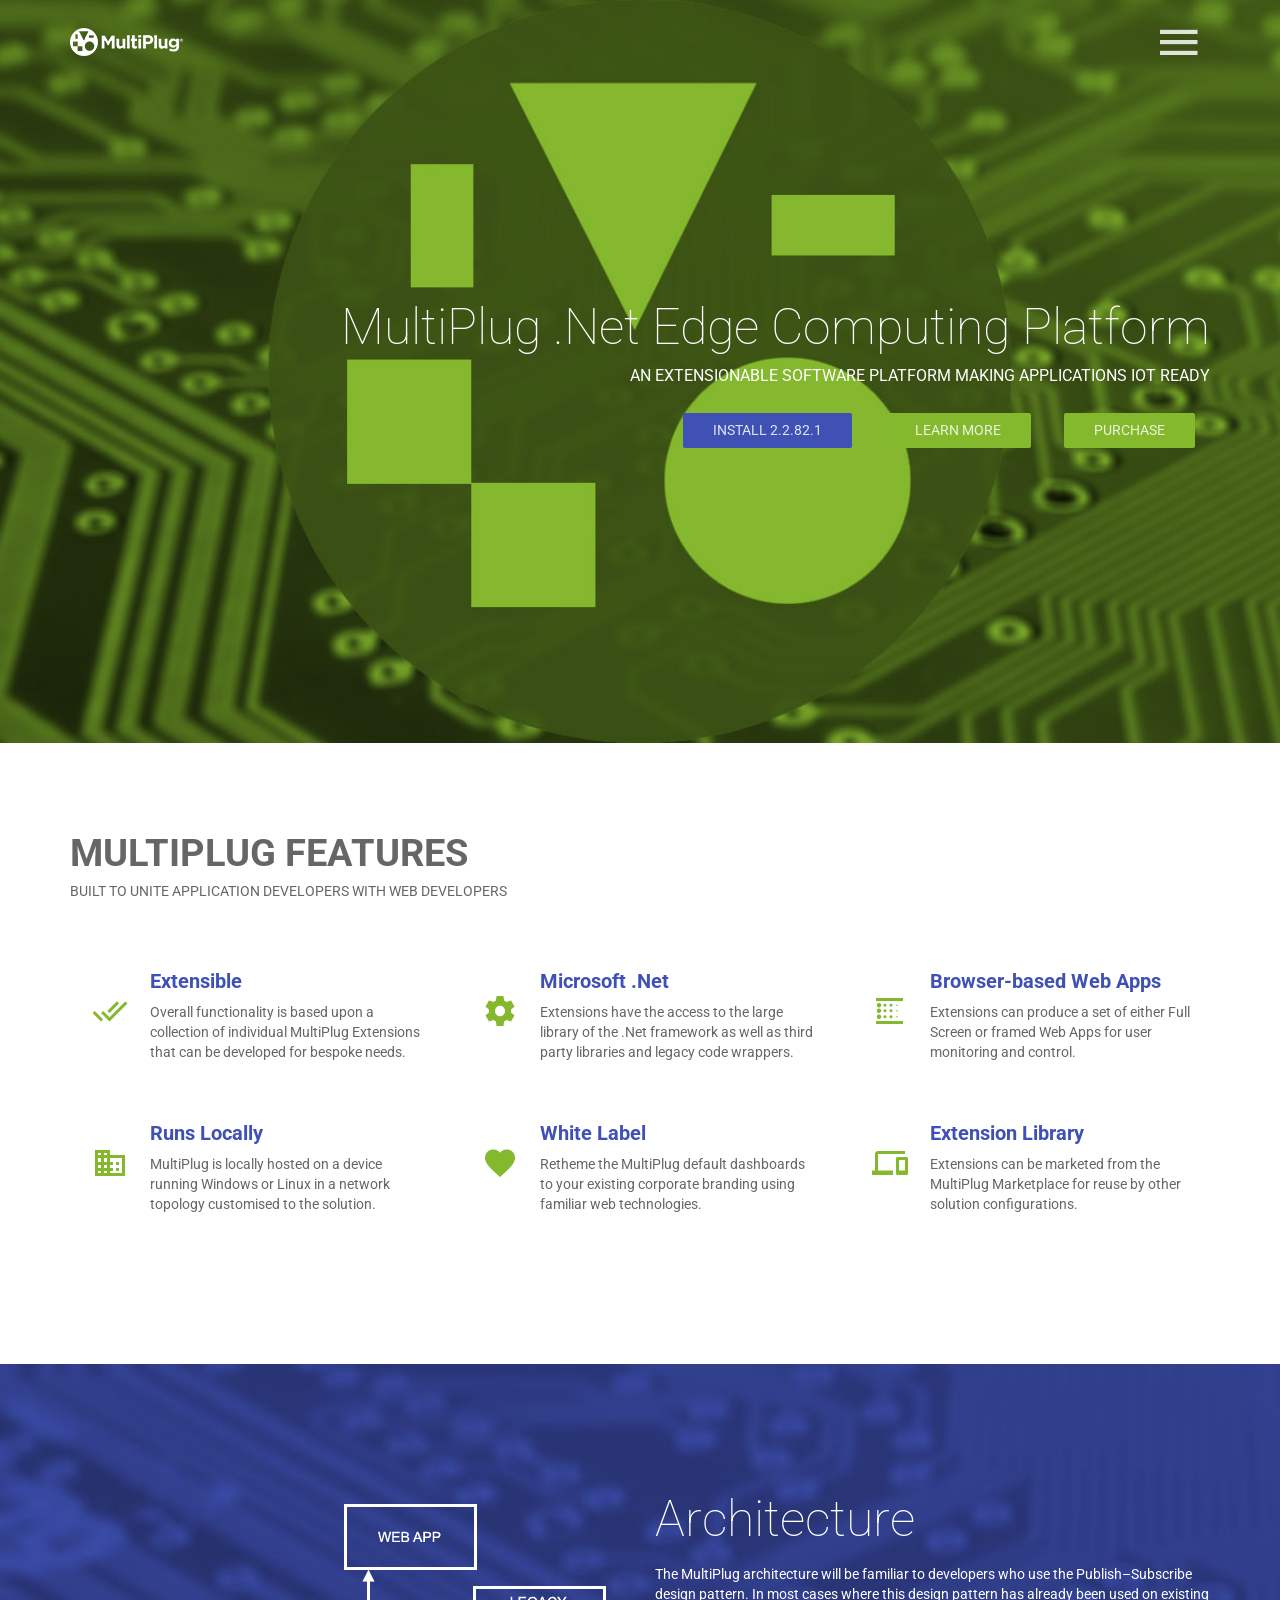
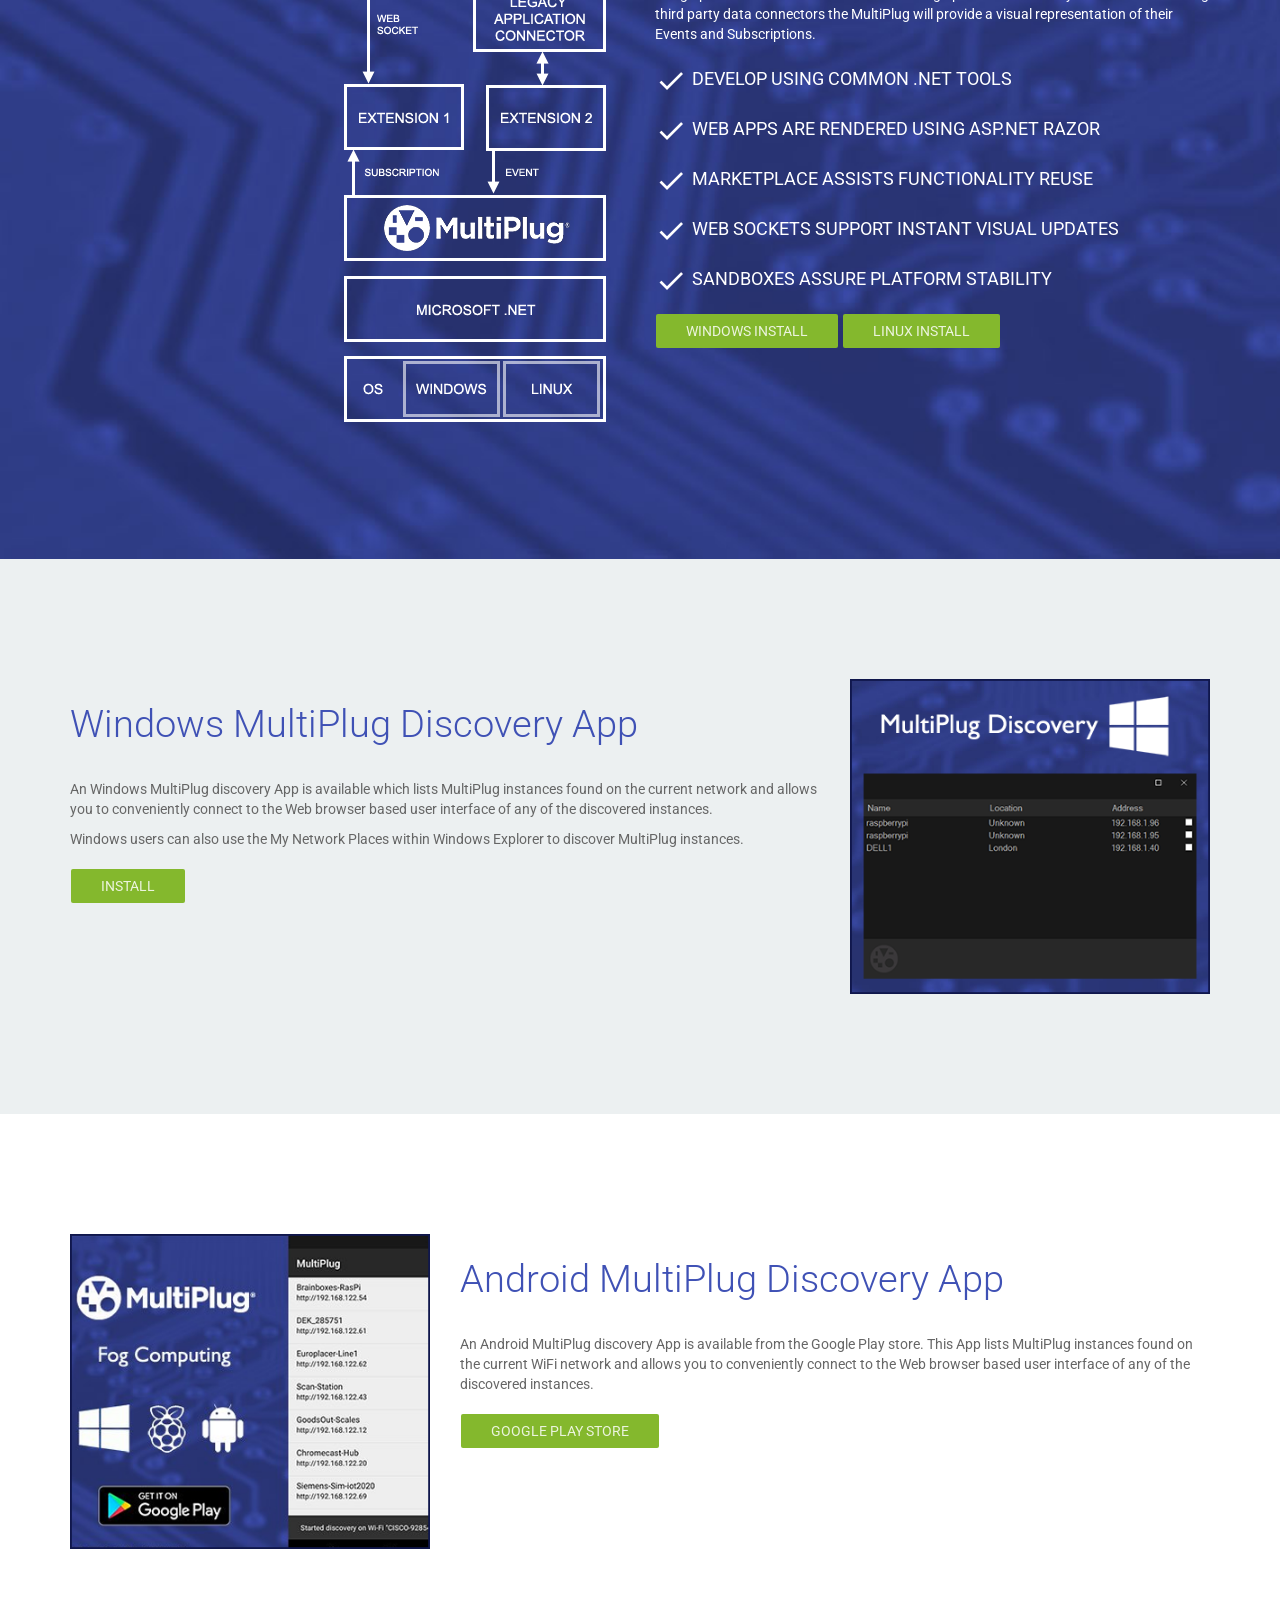
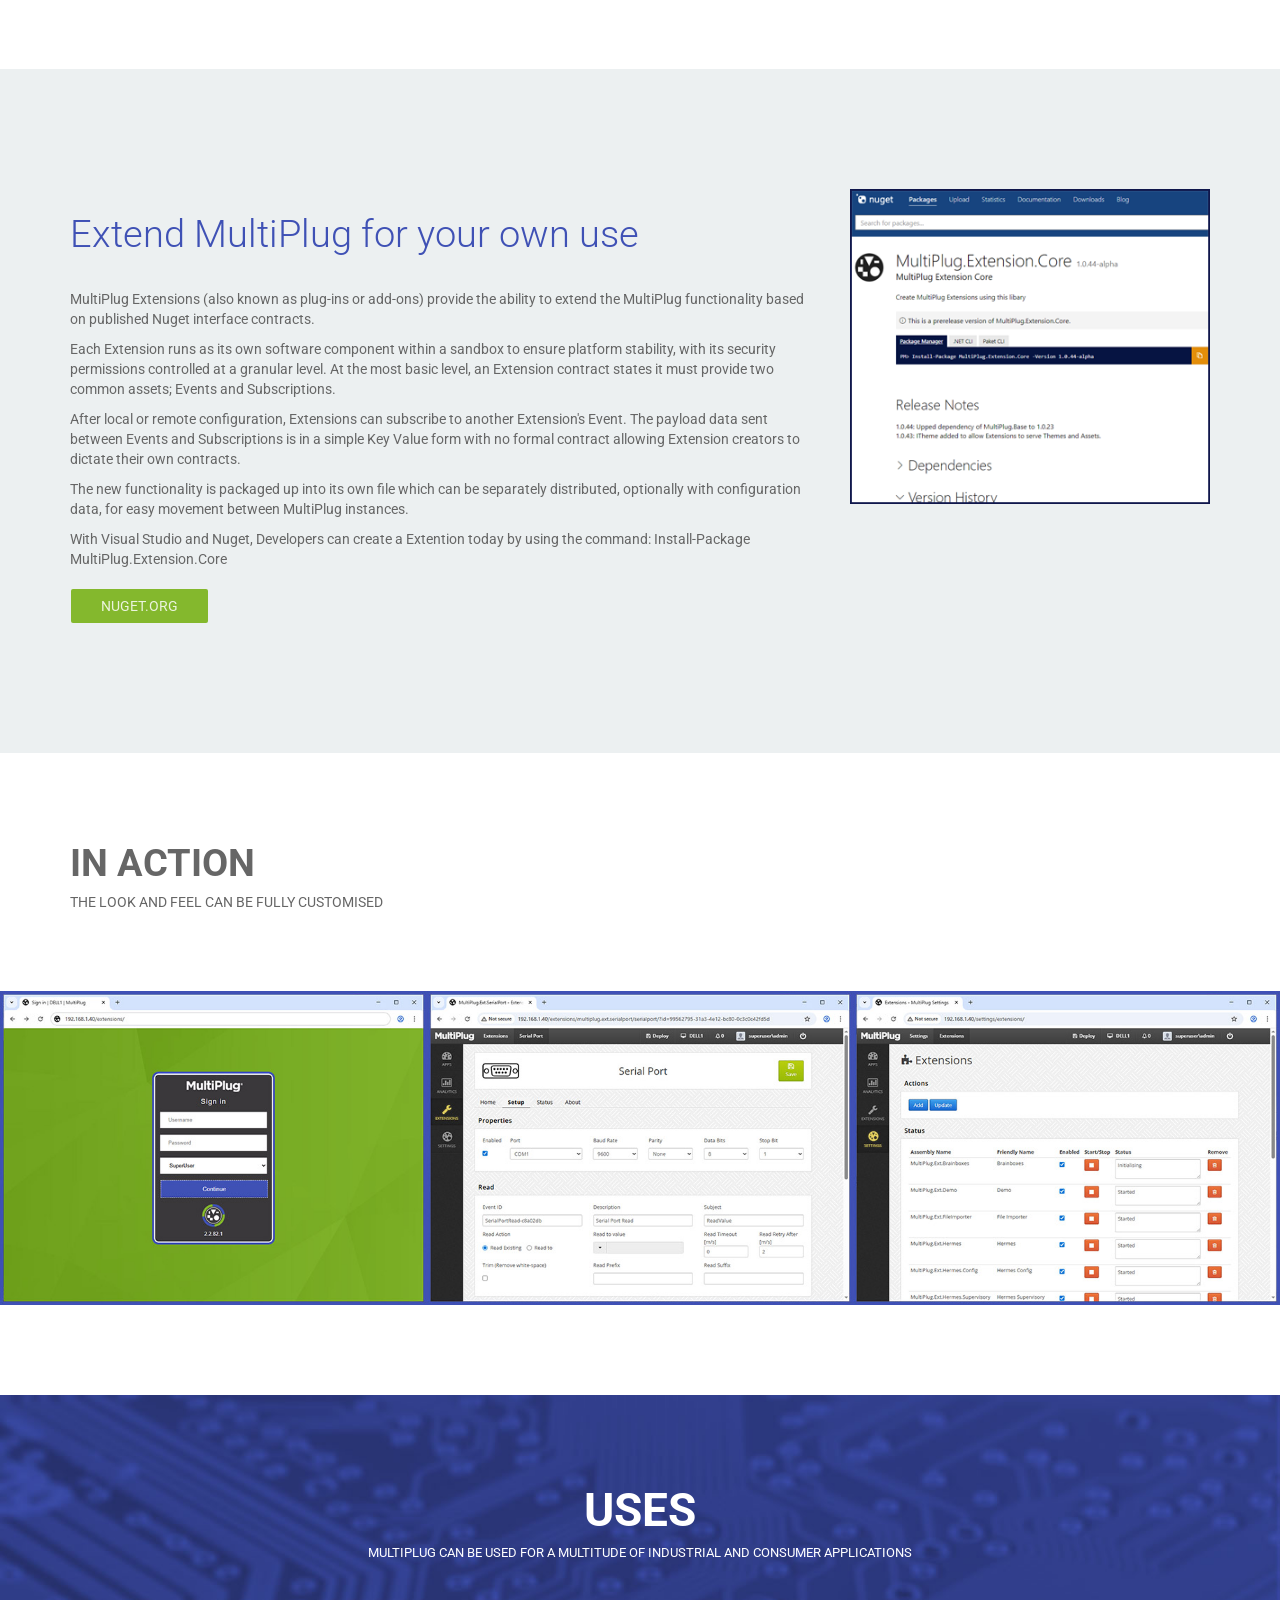
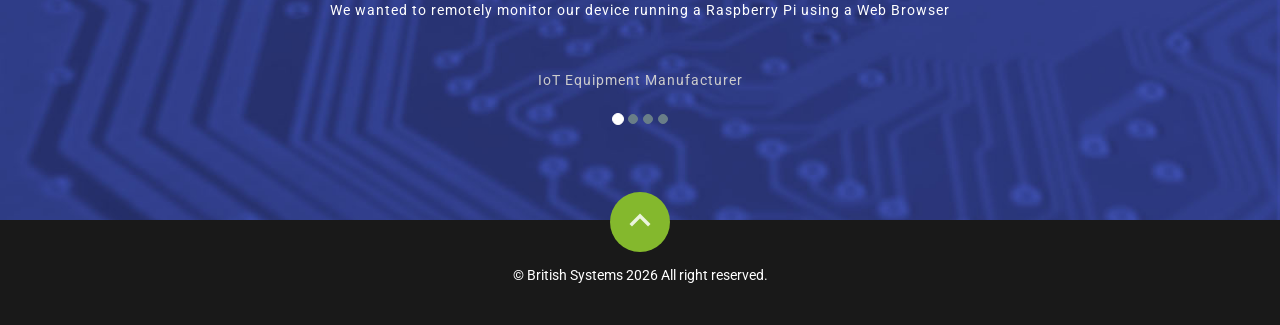
==== commit f0de4460: "Add files via upload" ====
--- a/docs/index.html
+++ b/docs/index.html
@@ -364,6 +364,7 @@
                                 <li data-target="#testimonial-carousel" data-slide-to="0" class="active"></li>
                                 <li data-target="#testimonial-carousel" data-slide-to="1"></li>
                                 <li data-target="#testimonial-carousel" data-slide-to="2"></li>
+                                <li data-target="#testimonial-carousel" data-slide-to="3"></li>
                             </ol>
                             <div class="carousel-inner">
                                 <div class="item active text-center">
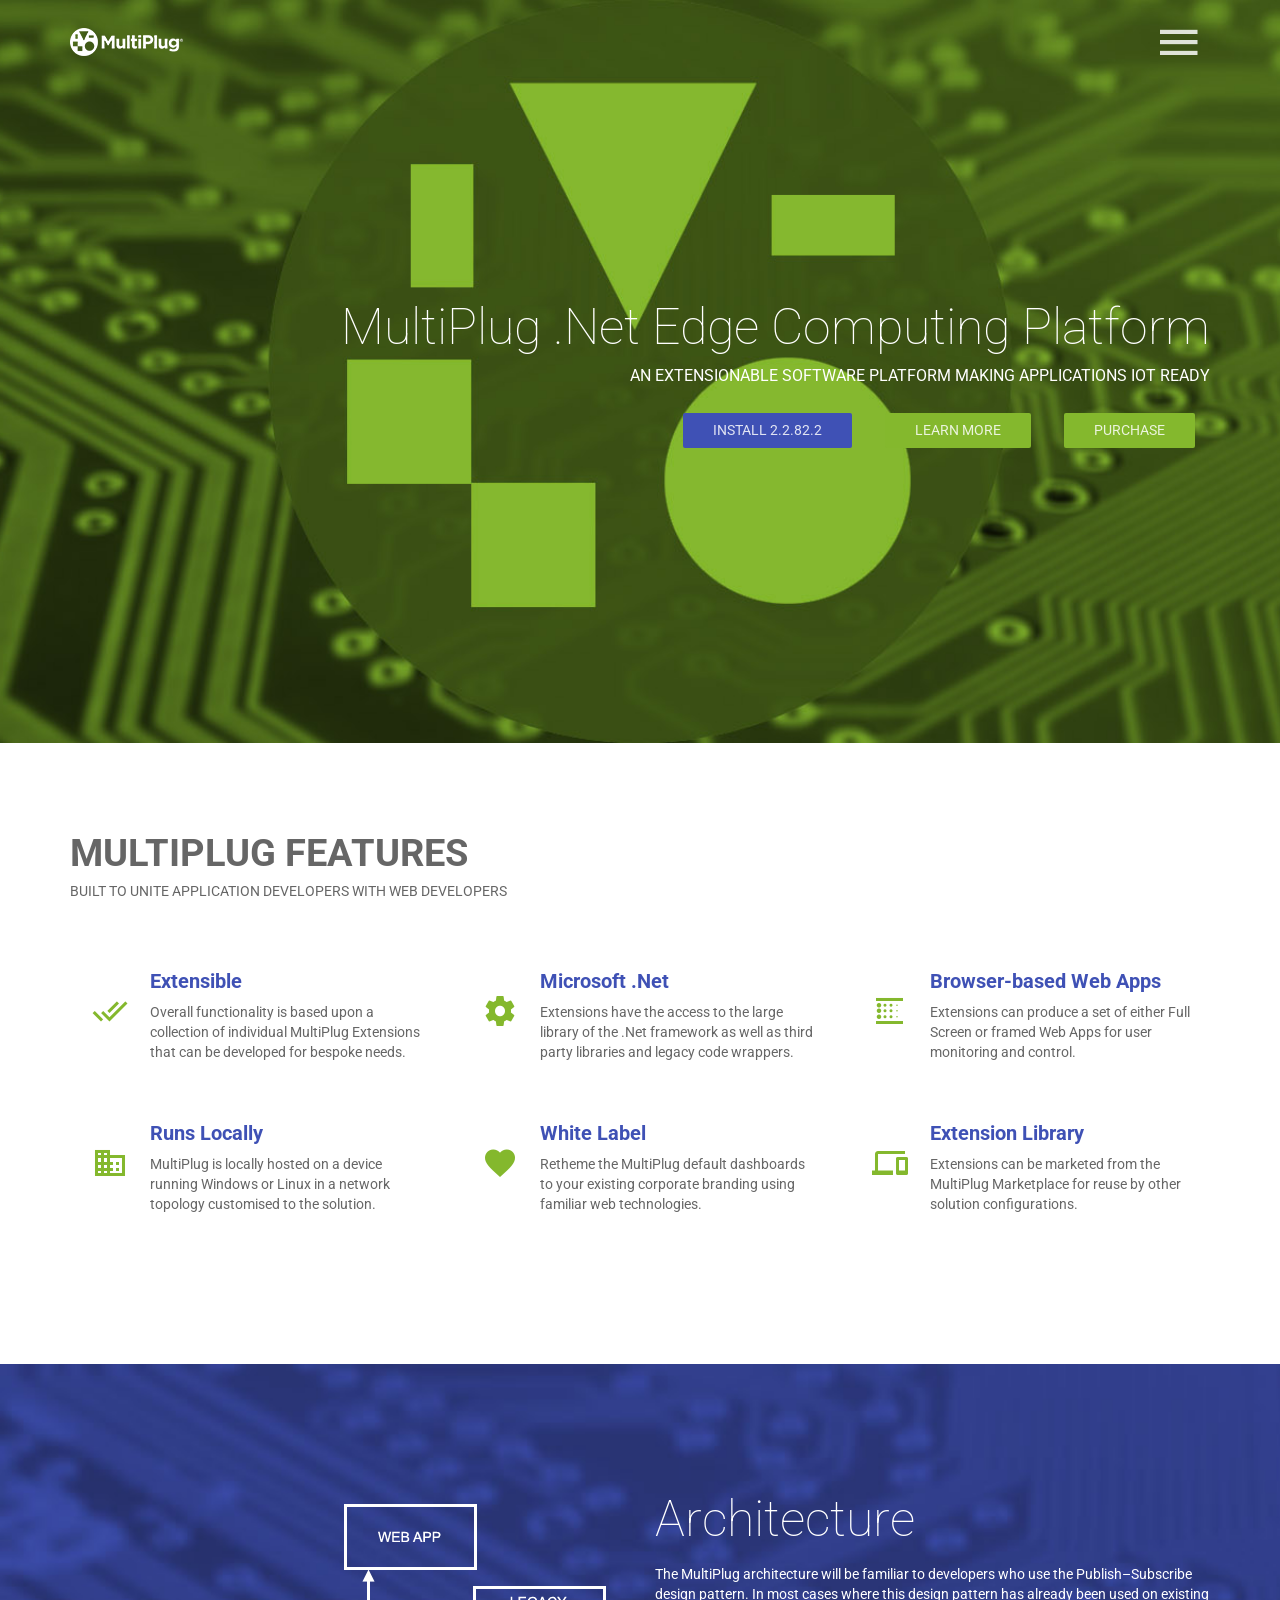
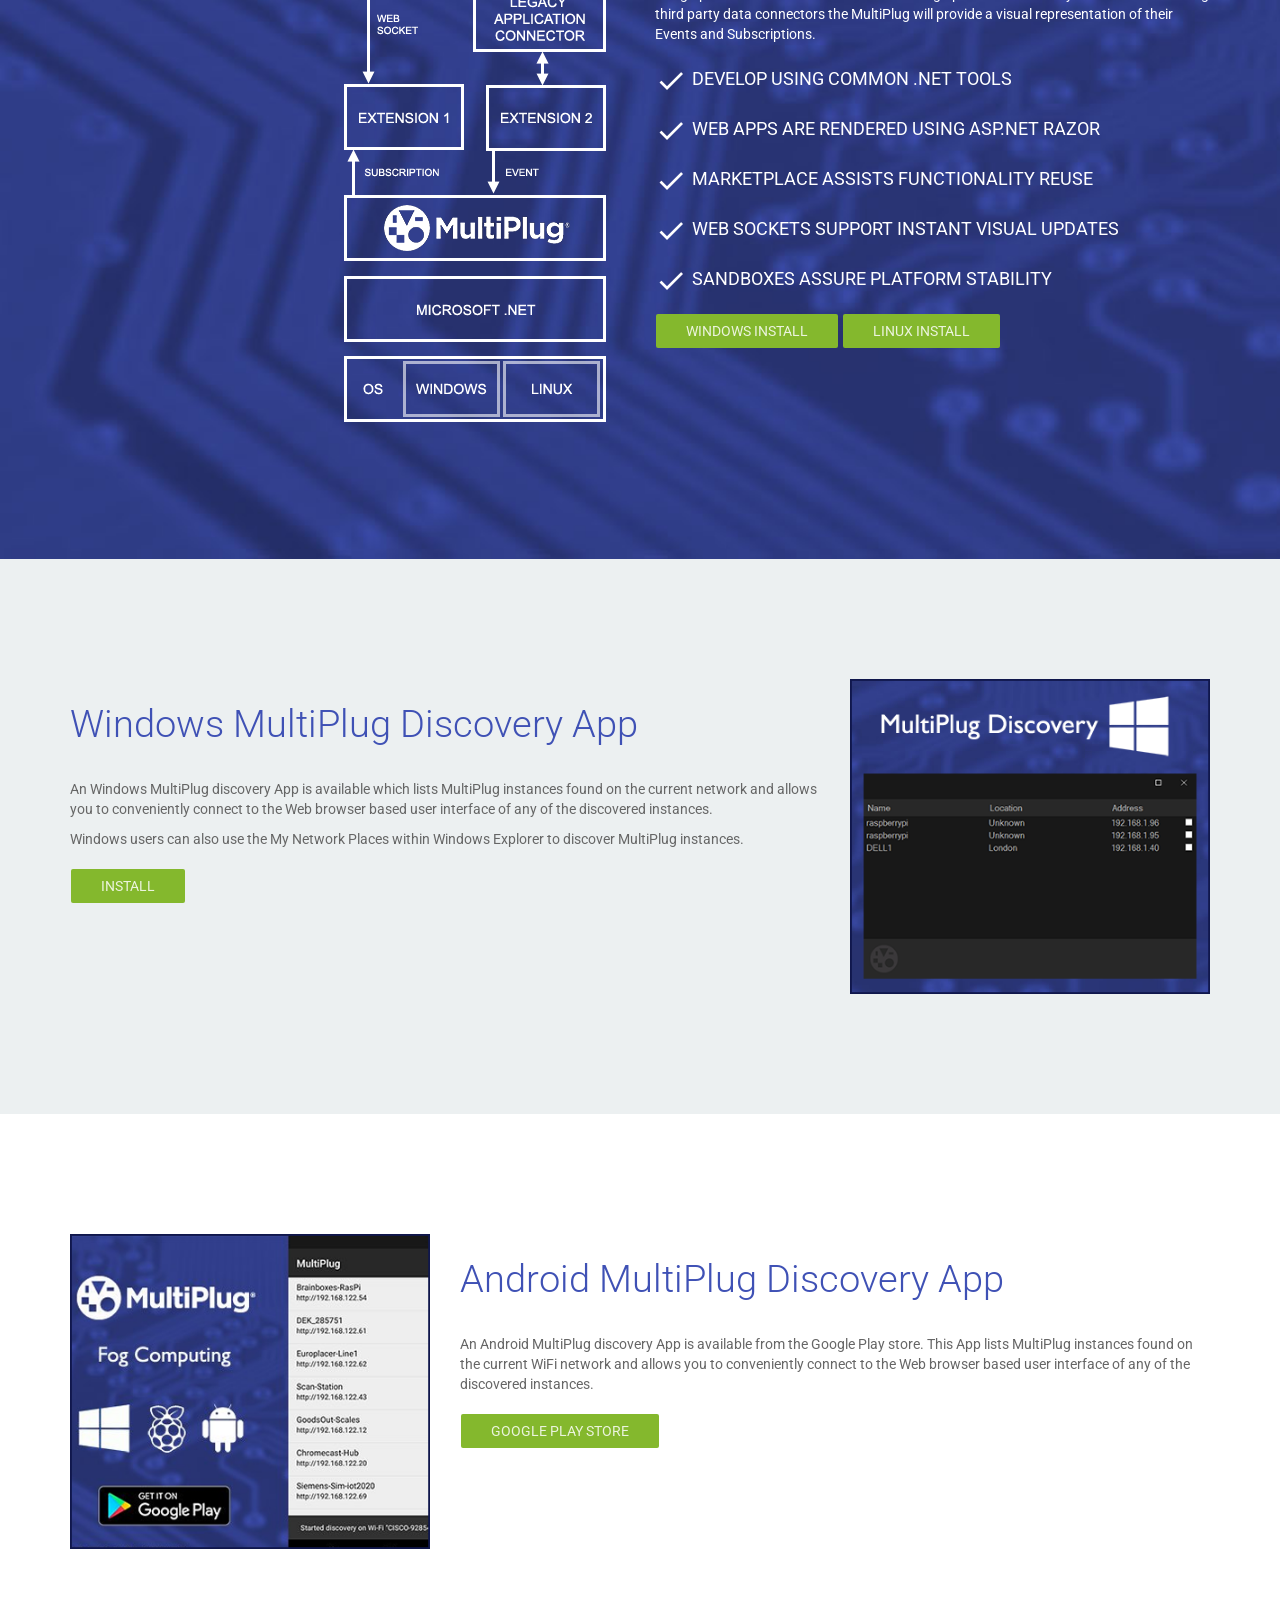
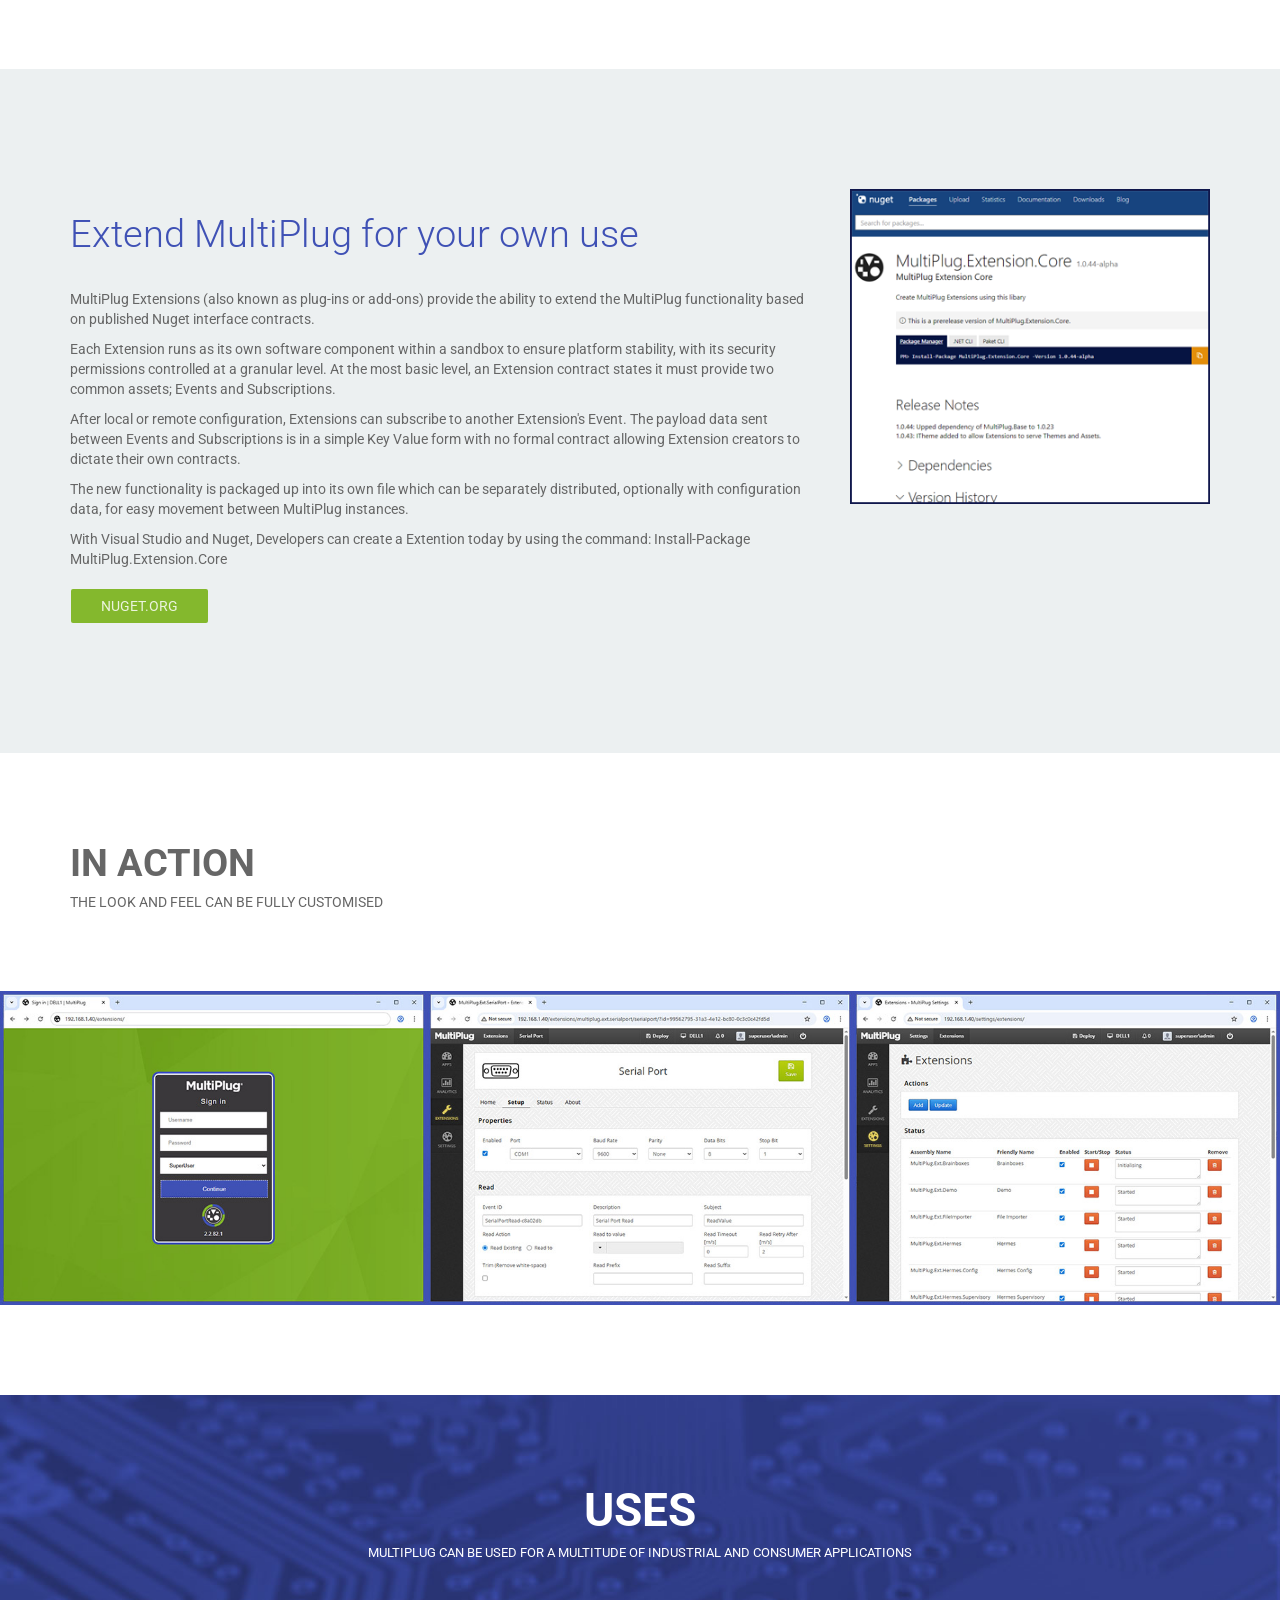
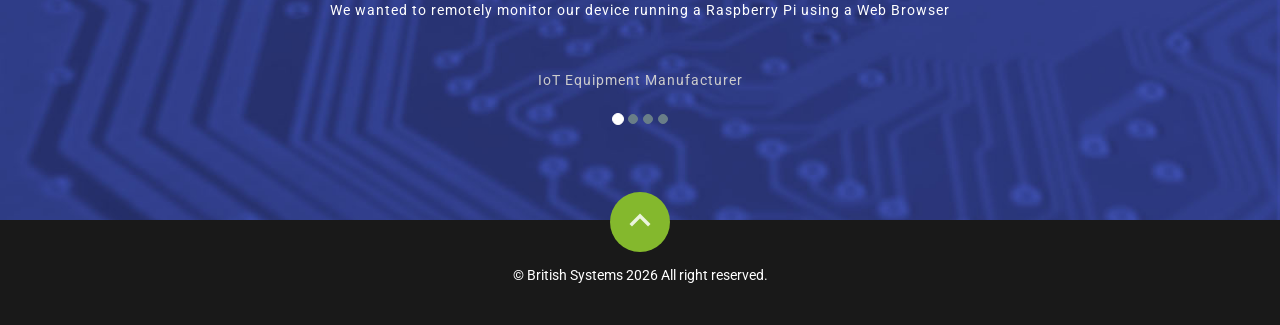
==== commit 58a6eca1: "2.2.82.2" ====
--- a/docs/index.html
+++ b/docs/index.html
@@ -61,7 +61,7 @@
                 <div class="contents text-right">
                     <h1 class="wow fadeInRight" data-wow-duration="100ms" data-wow-delay="100ms">MultiPlug .Net Edge Computing Platform</h1>
                     <p class="wow fadeInRight" data-wow-duration="100ms" data-wow-delay="400ms">An extensionable software platform making applications IoT Ready</p>
-                    <a href="#why" class="btn btn-lg btn-primary wow fadeInUp btn-install" data-wow-duration="1000ms" data-wow-delay="400ms">Install 2.2.82.1</a>
+                    <a href="#why" class="btn btn-lg btn-primary wow fadeInUp btn-install" data-wow-duration="1000ms" data-wow-delay="400ms">Install 2.2.82.2</a>
                     <a href="#features" class="btn btn-lg btn-primary wow fadeInUp" data-wow-duration="1000ms" data-wow-delay="500ms">Learn More</a>
                     <a href="https://www.smartfactorydirect.com/multiplug-software-license" target="_blank" class="btn btn-lg btn-primary wow fadeInUp" data-wow-duration="1000ms" data-wow-delay="600ms">Purchase</a>
                 </div>
--- a/docs/css/mp/main.css
+++ b/docs/css/mp/main.css
@@ -1,4 +1,4 @@
-@import url(http://fonts.googleapis.com/css?family=Roboto:700,400,100);
+@import url(https://fonts.googleapis.com/css?family=Roboto:700,400,100);
 body {
   font-family: 'Roboto', sans-serif;
   color: #666;
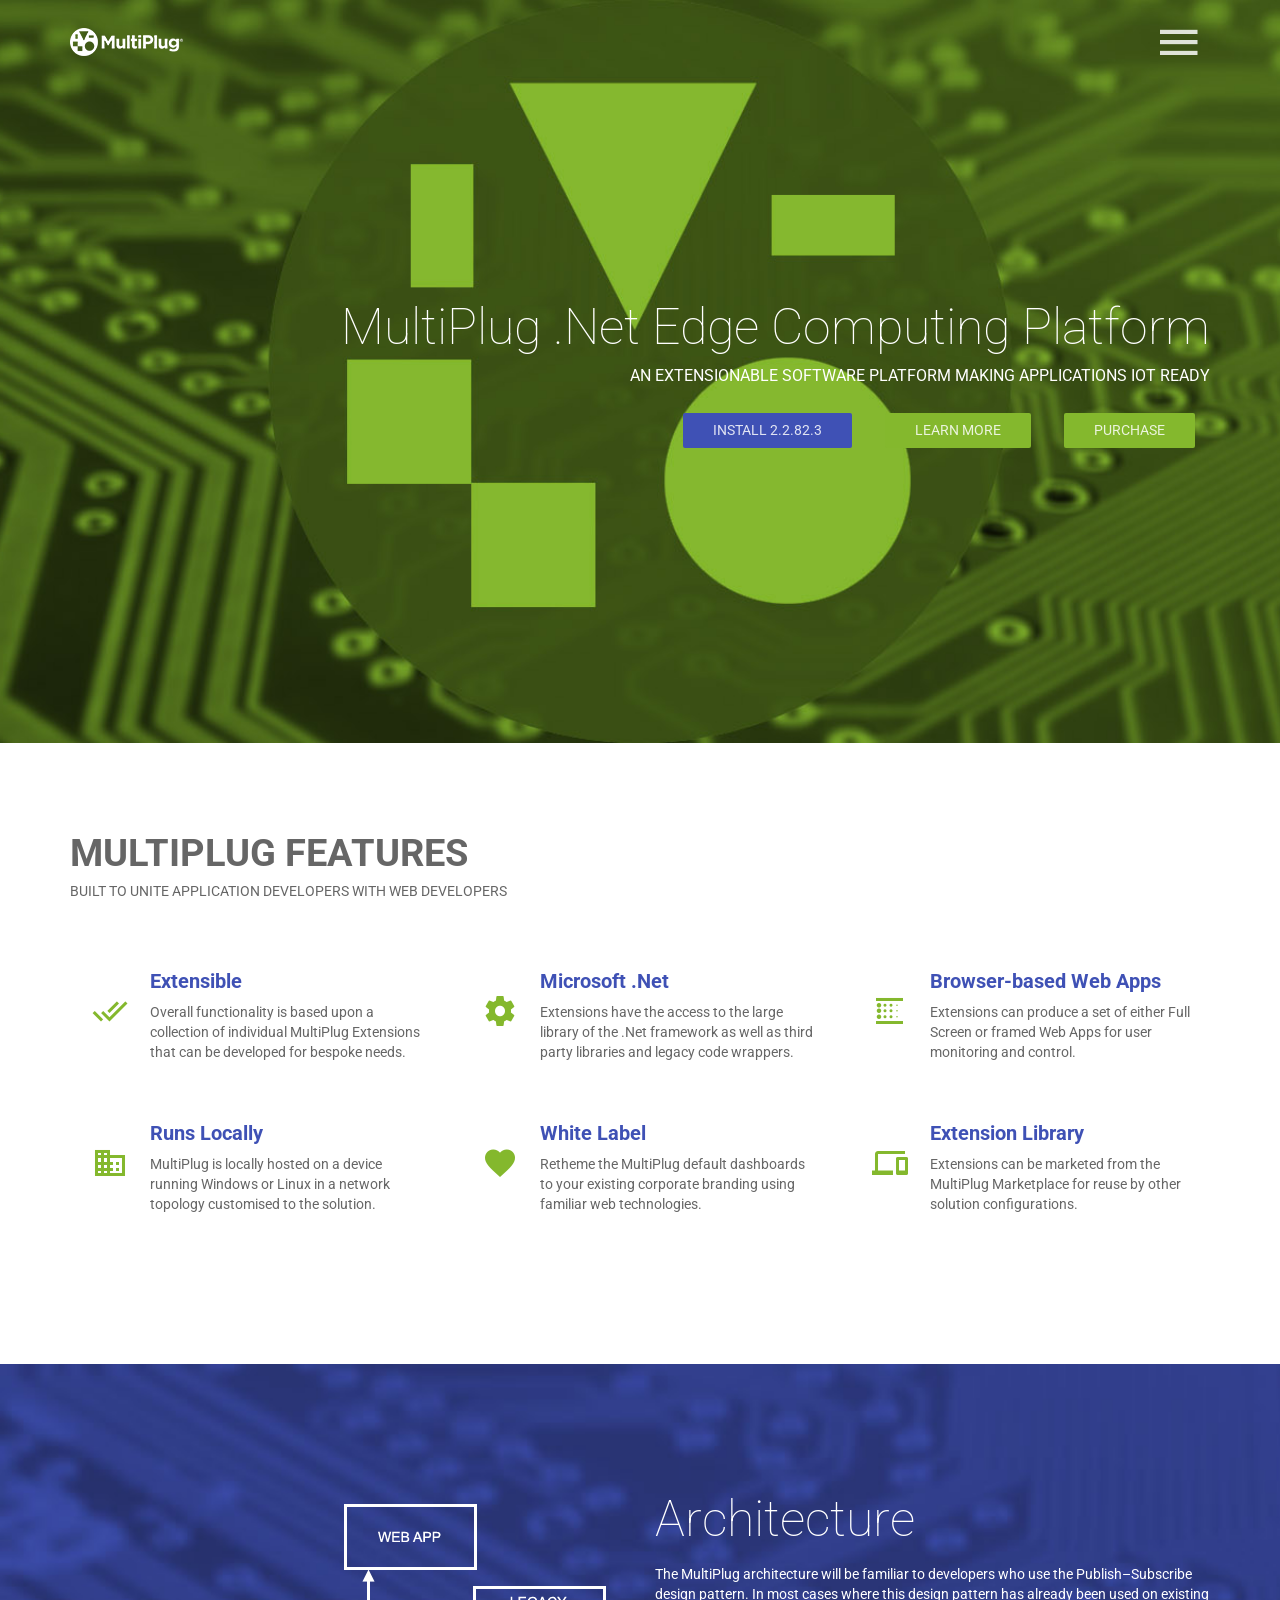
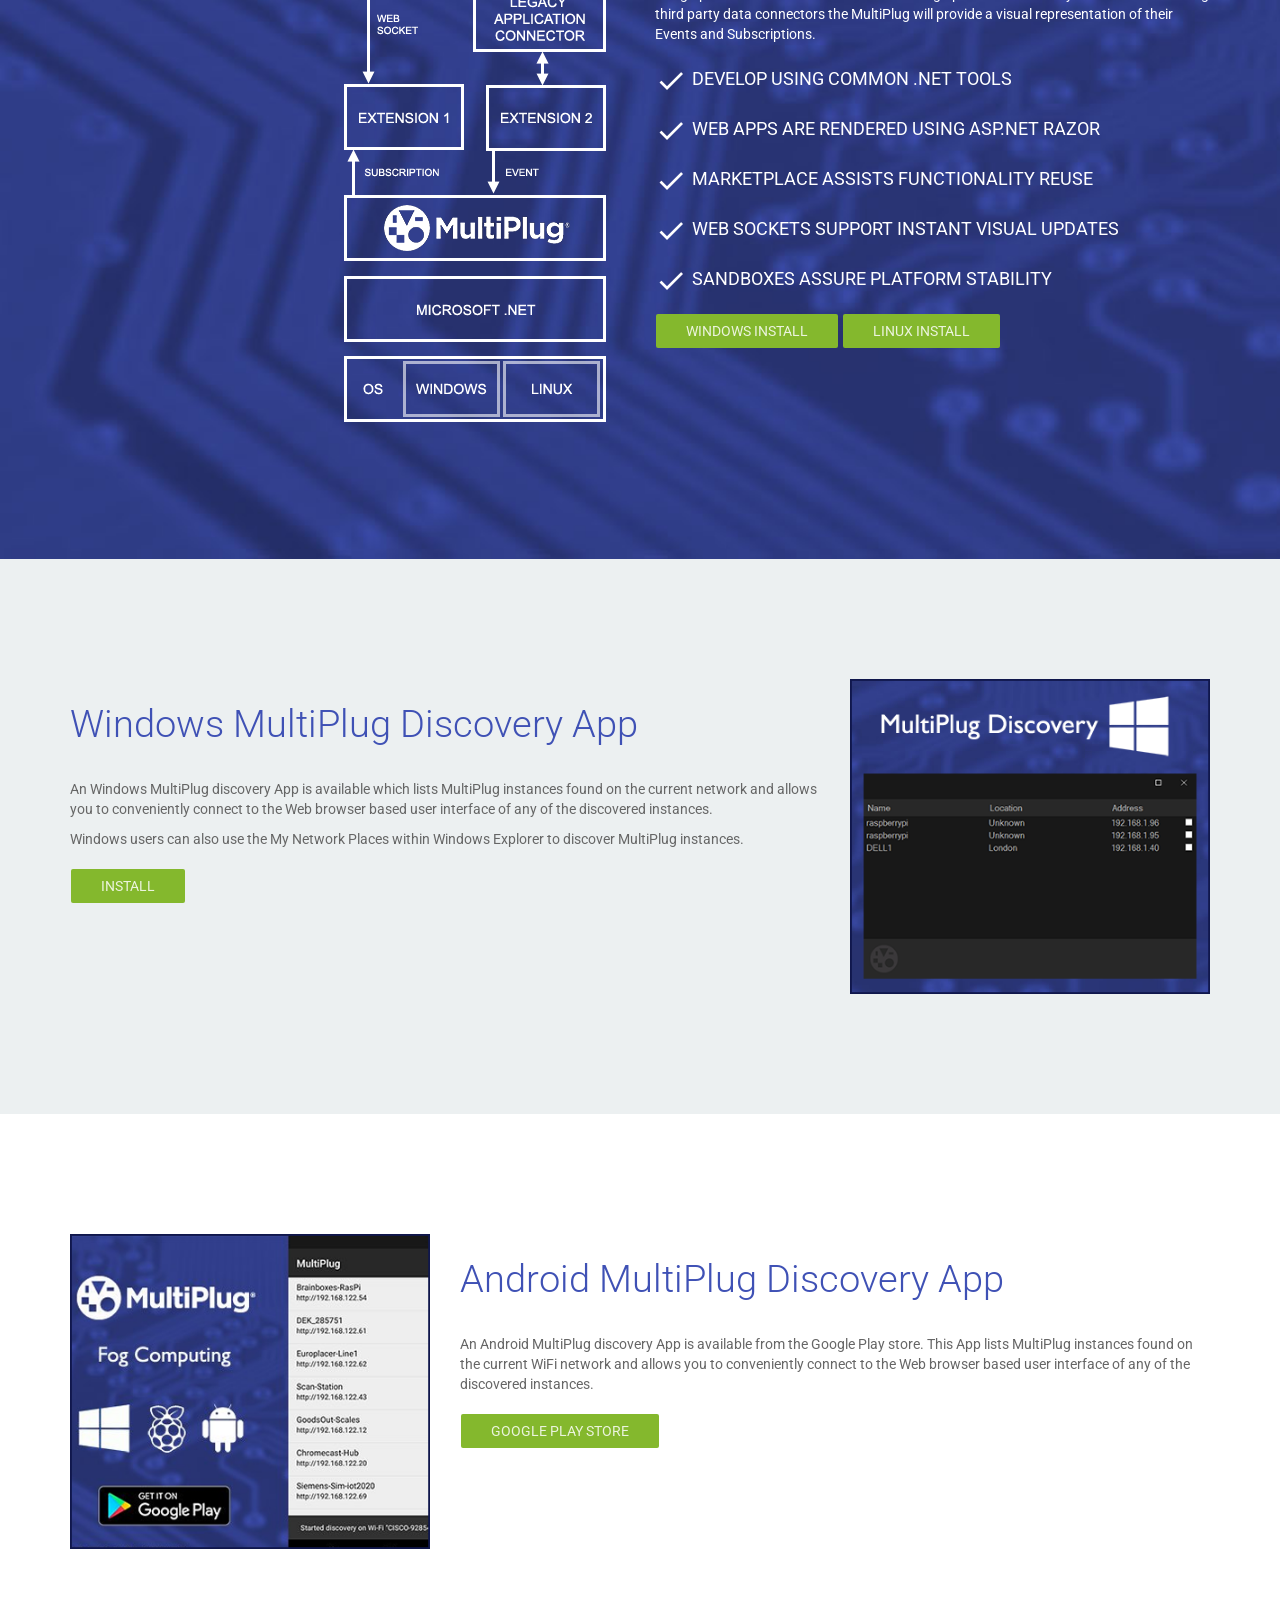
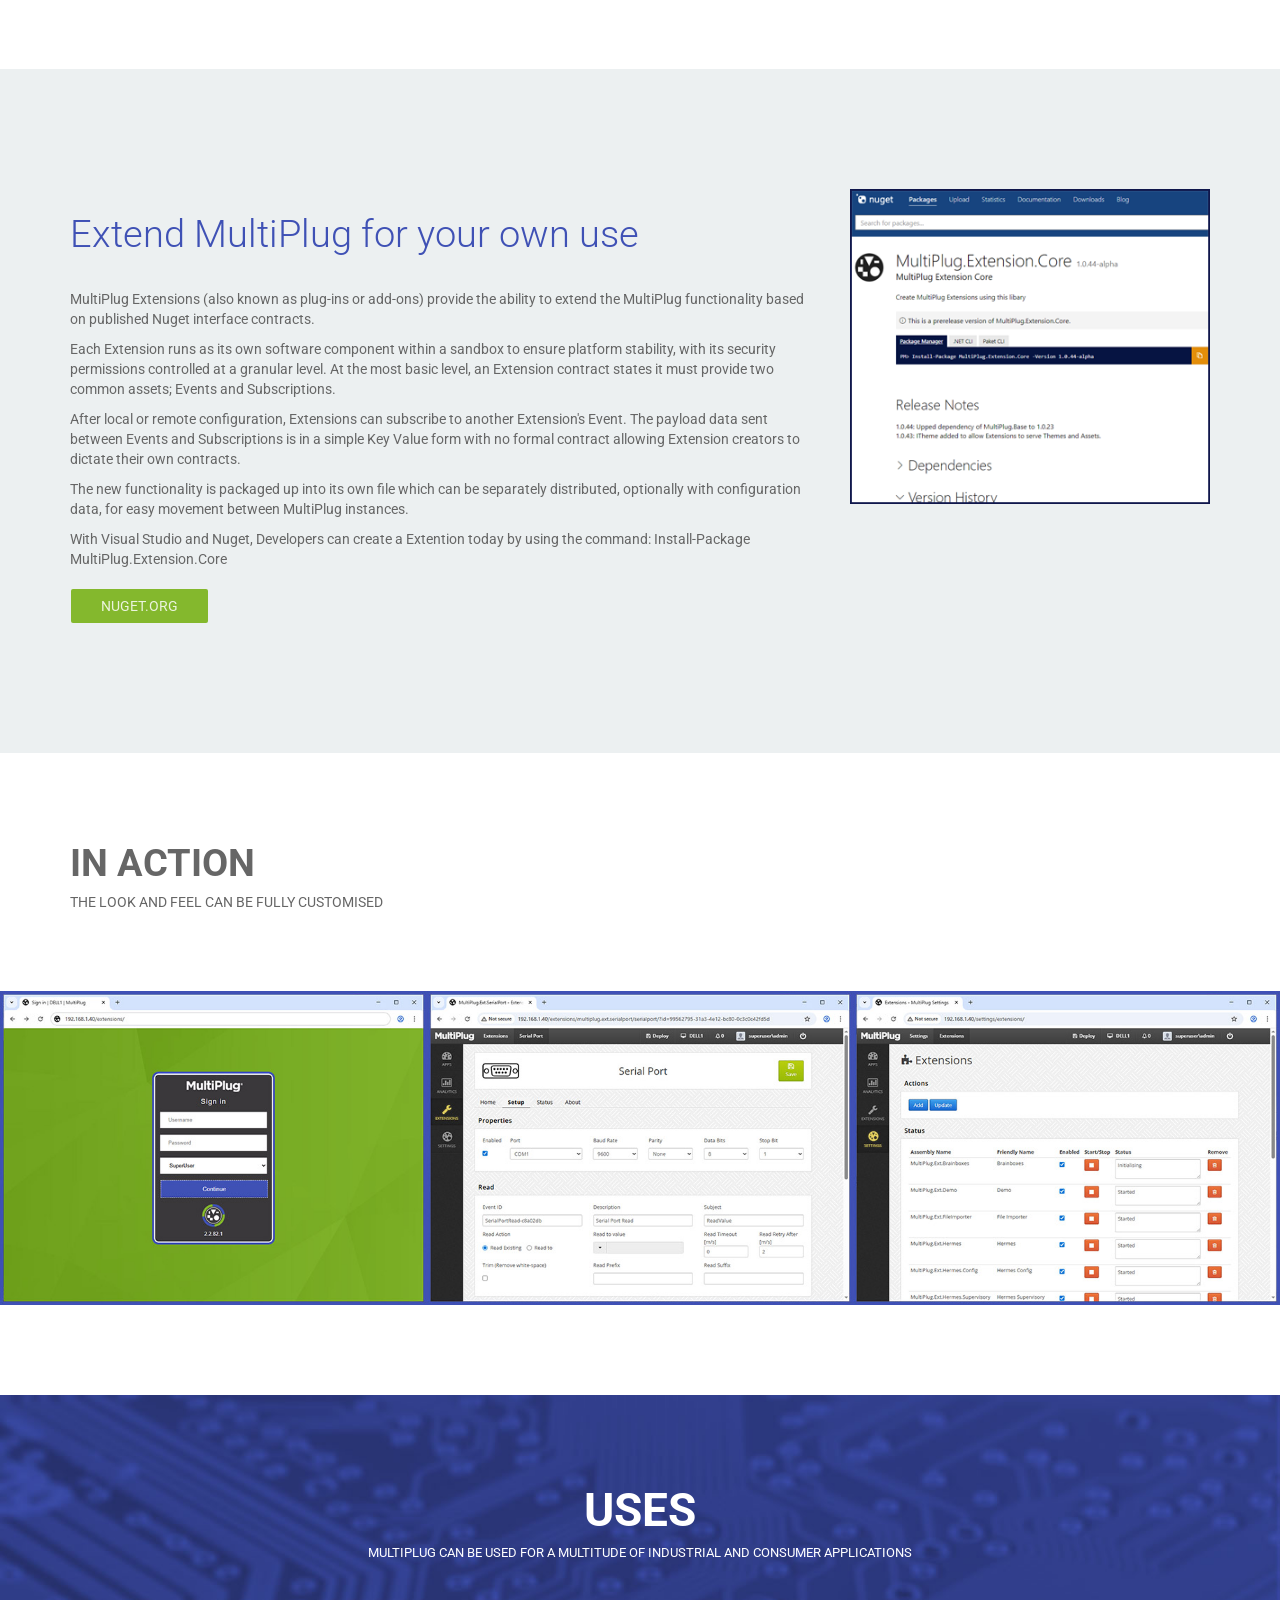
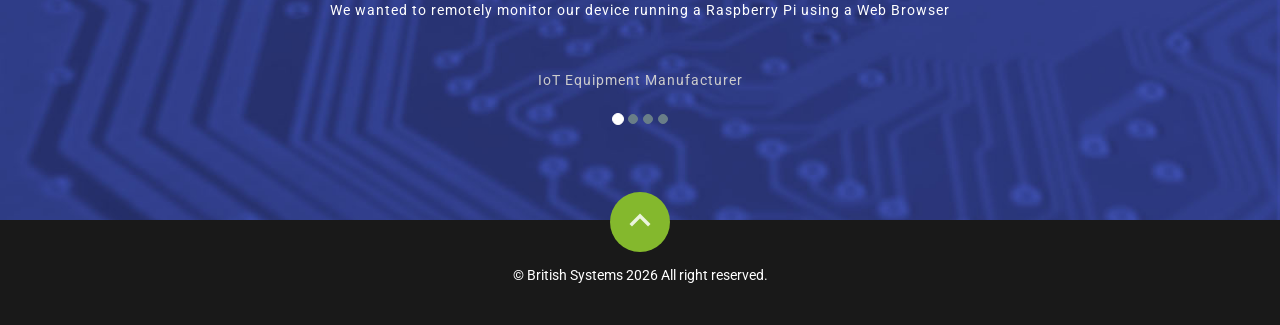
==== commit 336da879: "2.2.82.3" ====
--- a/docs/index.html
+++ b/docs/index.html
@@ -61,7 +61,7 @@
                 <div class="contents text-right">
                     <h1 class="wow fadeInRight" data-wow-duration="100ms" data-wow-delay="100ms">MultiPlug .Net Edge Computing Platform</h1>
                     <p class="wow fadeInRight" data-wow-duration="100ms" data-wow-delay="400ms">An extensionable software platform making applications IoT Ready</p>
-                    <a href="#why" class="btn btn-lg btn-primary wow fadeInUp btn-install" data-wow-duration="1000ms" data-wow-delay="400ms">Install 2.2.82.2</a>
+                    <a href="#why" class="btn btn-lg btn-primary wow fadeInUp btn-install" data-wow-duration="1000ms" data-wow-delay="400ms">Install 2.2.82.3</a>
                     <a href="#features" class="btn btn-lg btn-primary wow fadeInUp" data-wow-duration="1000ms" data-wow-delay="500ms">Learn More</a>
                     <a href="https://www.smartfactorydirect.com/multiplug-software-license" target="_blank" class="btn btn-lg btn-primary wow fadeInUp" data-wow-duration="1000ms" data-wow-delay="600ms">Purchase</a>
                 </div>
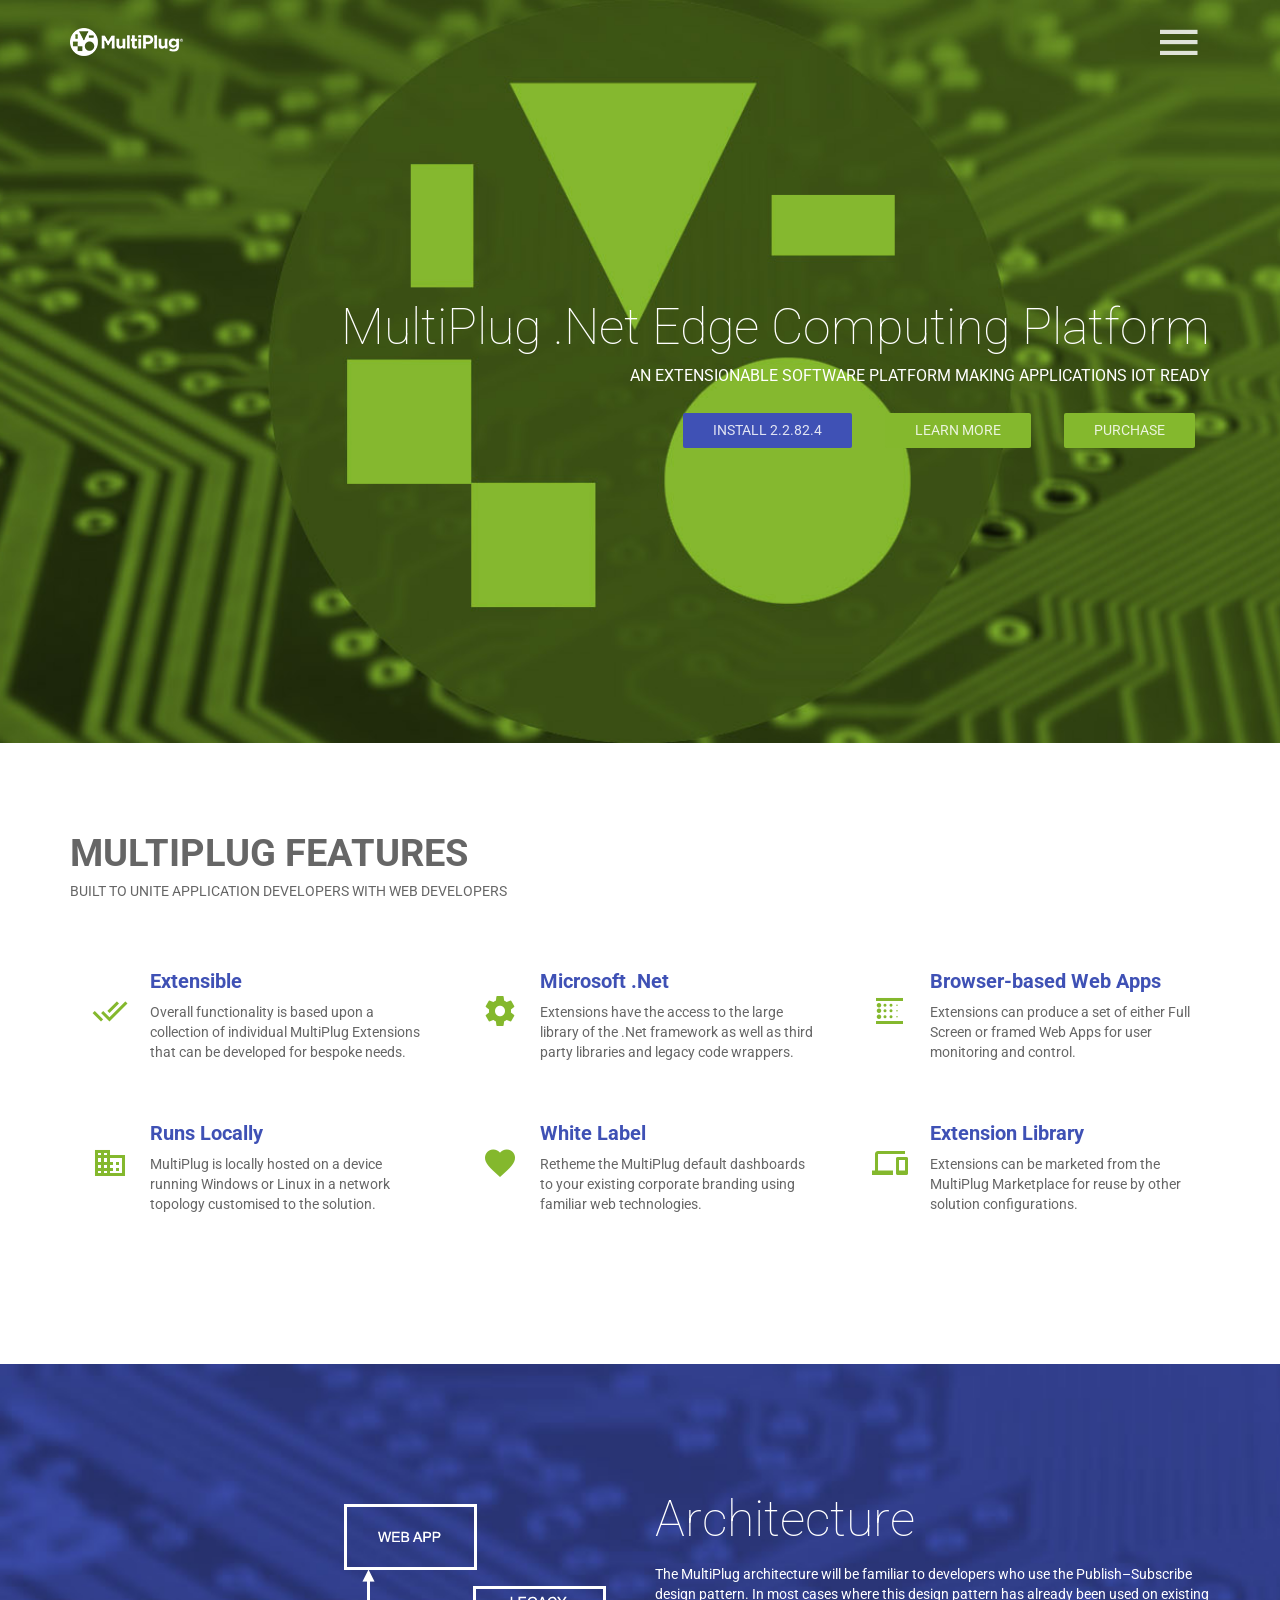
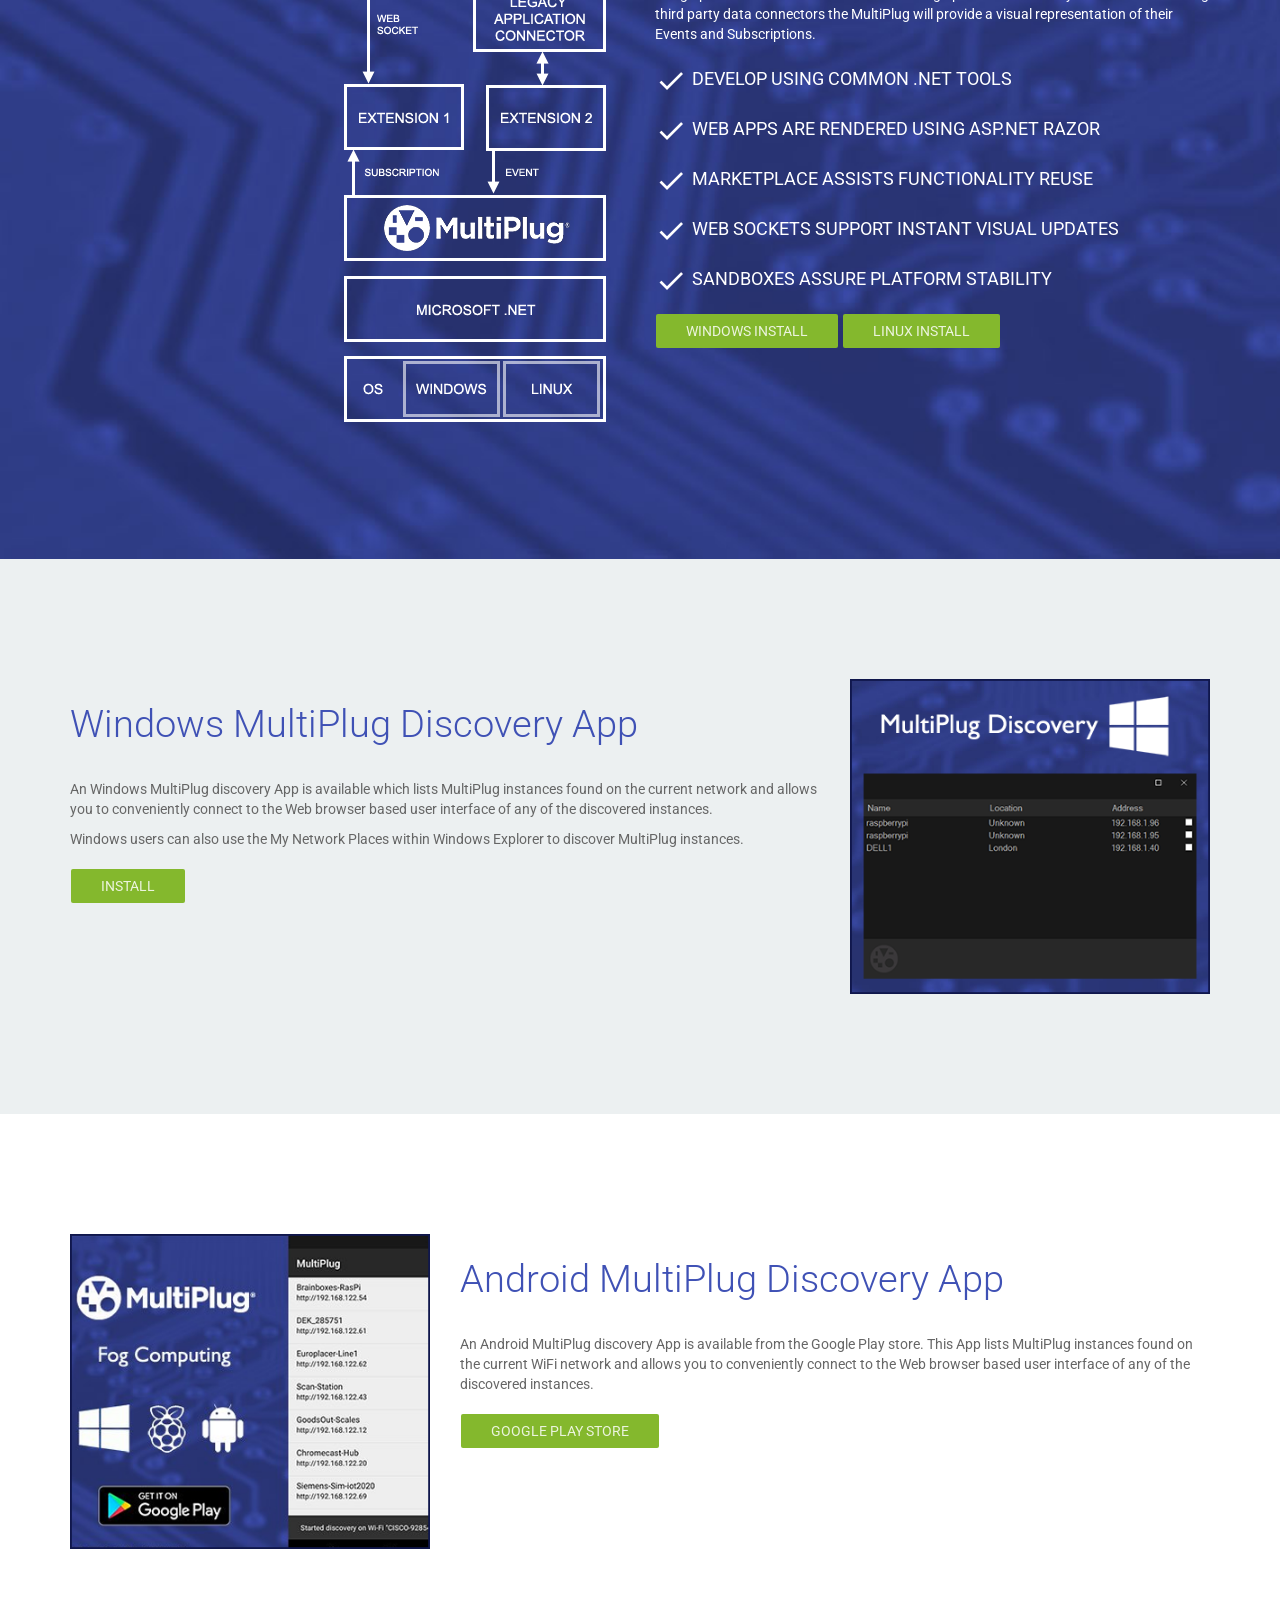
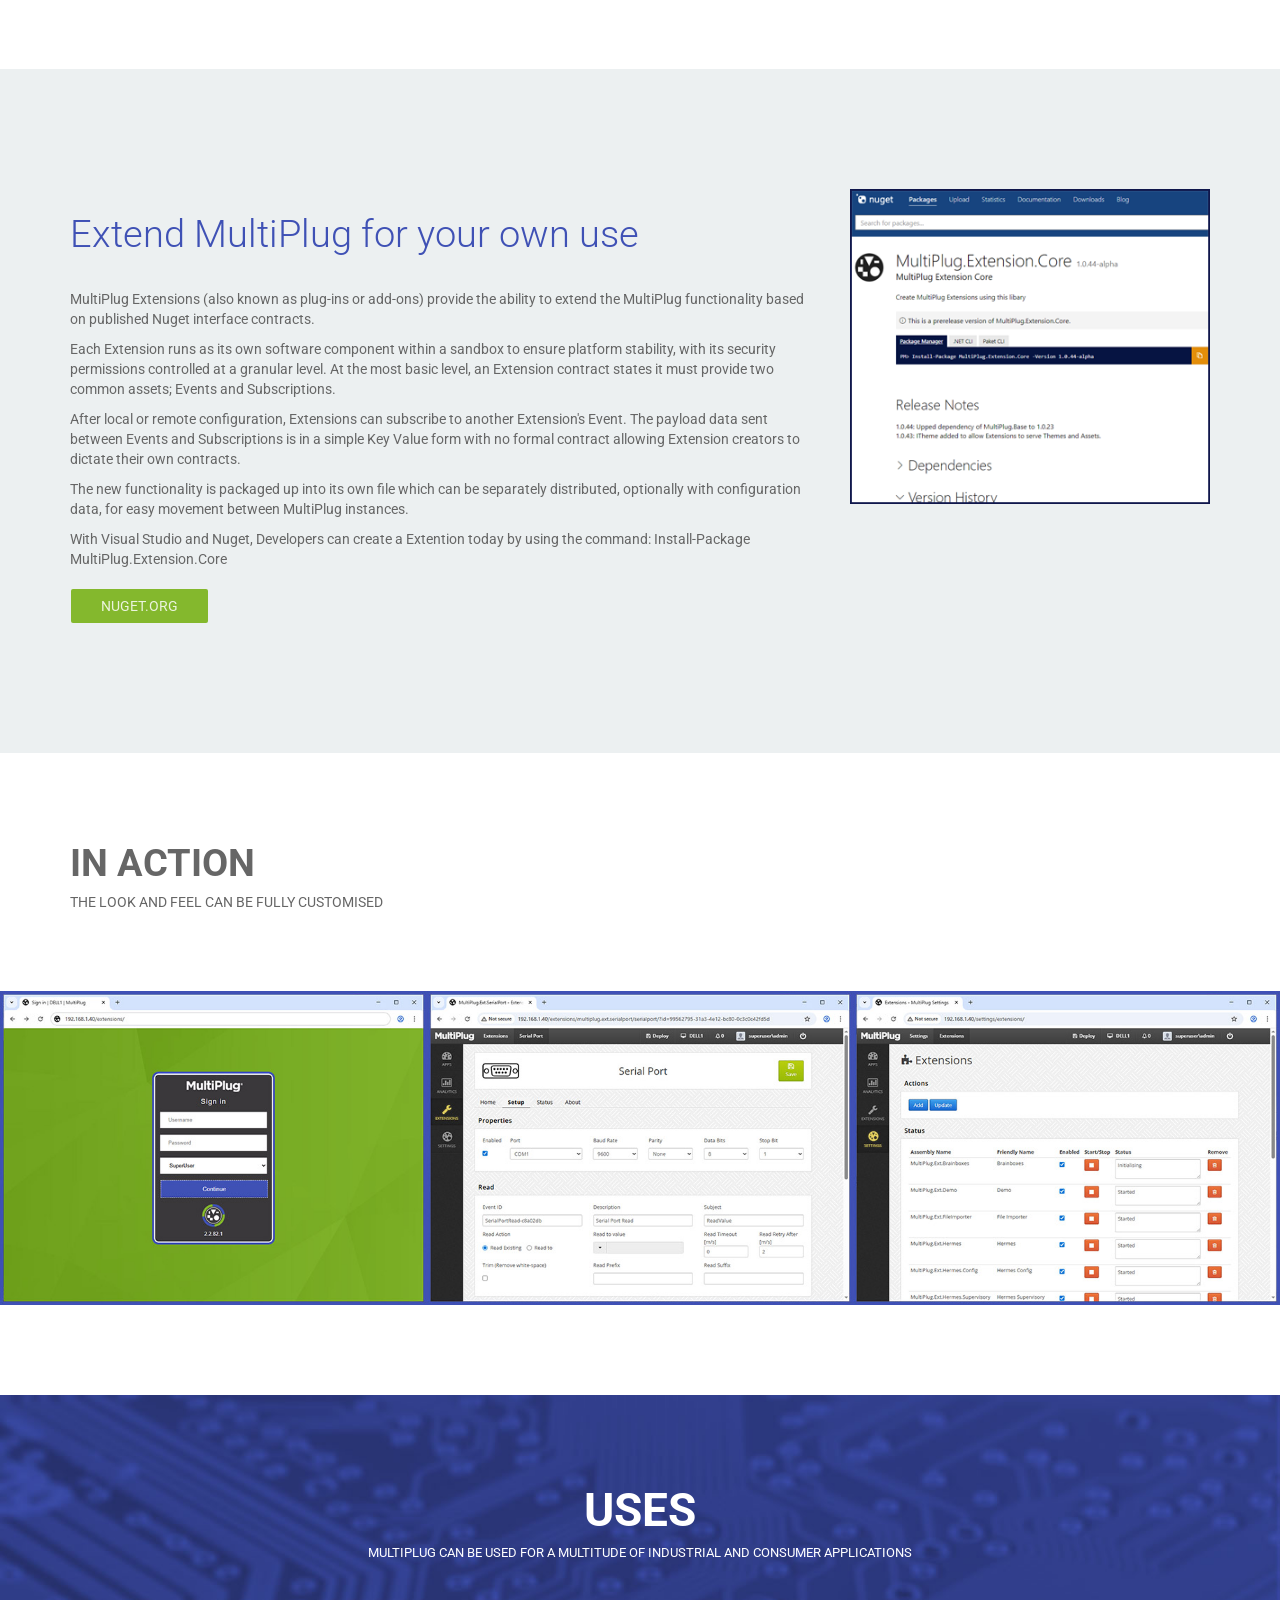
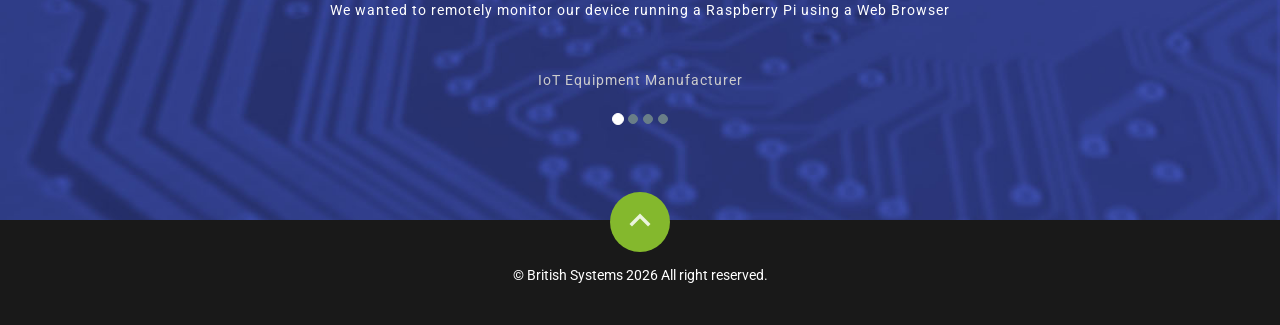
==== commit 8acf52da: "2.2.82.4" ====
--- a/docs/index.html
+++ b/docs/index.html
@@ -61,7 +61,7 @@
                 <div class="contents text-right">
                     <h1 class="wow fadeInRight" data-wow-duration="100ms" data-wow-delay="100ms">MultiPlug .Net Edge Computing Platform</h1>
                     <p class="wow fadeInRight" data-wow-duration="100ms" data-wow-delay="400ms">An extensionable software platform making applications IoT Ready</p>
-                    <a href="#why" class="btn btn-lg btn-primary wow fadeInUp btn-install" data-wow-duration="1000ms" data-wow-delay="400ms">Install 2.2.82.3</a>
+                    <a href="#why" class="btn btn-lg btn-primary wow fadeInUp btn-install" data-wow-duration="1000ms" data-wow-delay="400ms">Install 2.2.82.4</a>
                     <a href="#features" class="btn btn-lg btn-primary wow fadeInUp" data-wow-duration="1000ms" data-wow-delay="500ms">Learn More</a>
                     <a href="https://www.smartfactorydirect.com/multiplug-software-license" target="_blank" class="btn btn-lg btn-primary wow fadeInUp" data-wow-duration="1000ms" data-wow-delay="600ms">Purchase</a>
                 </div>
